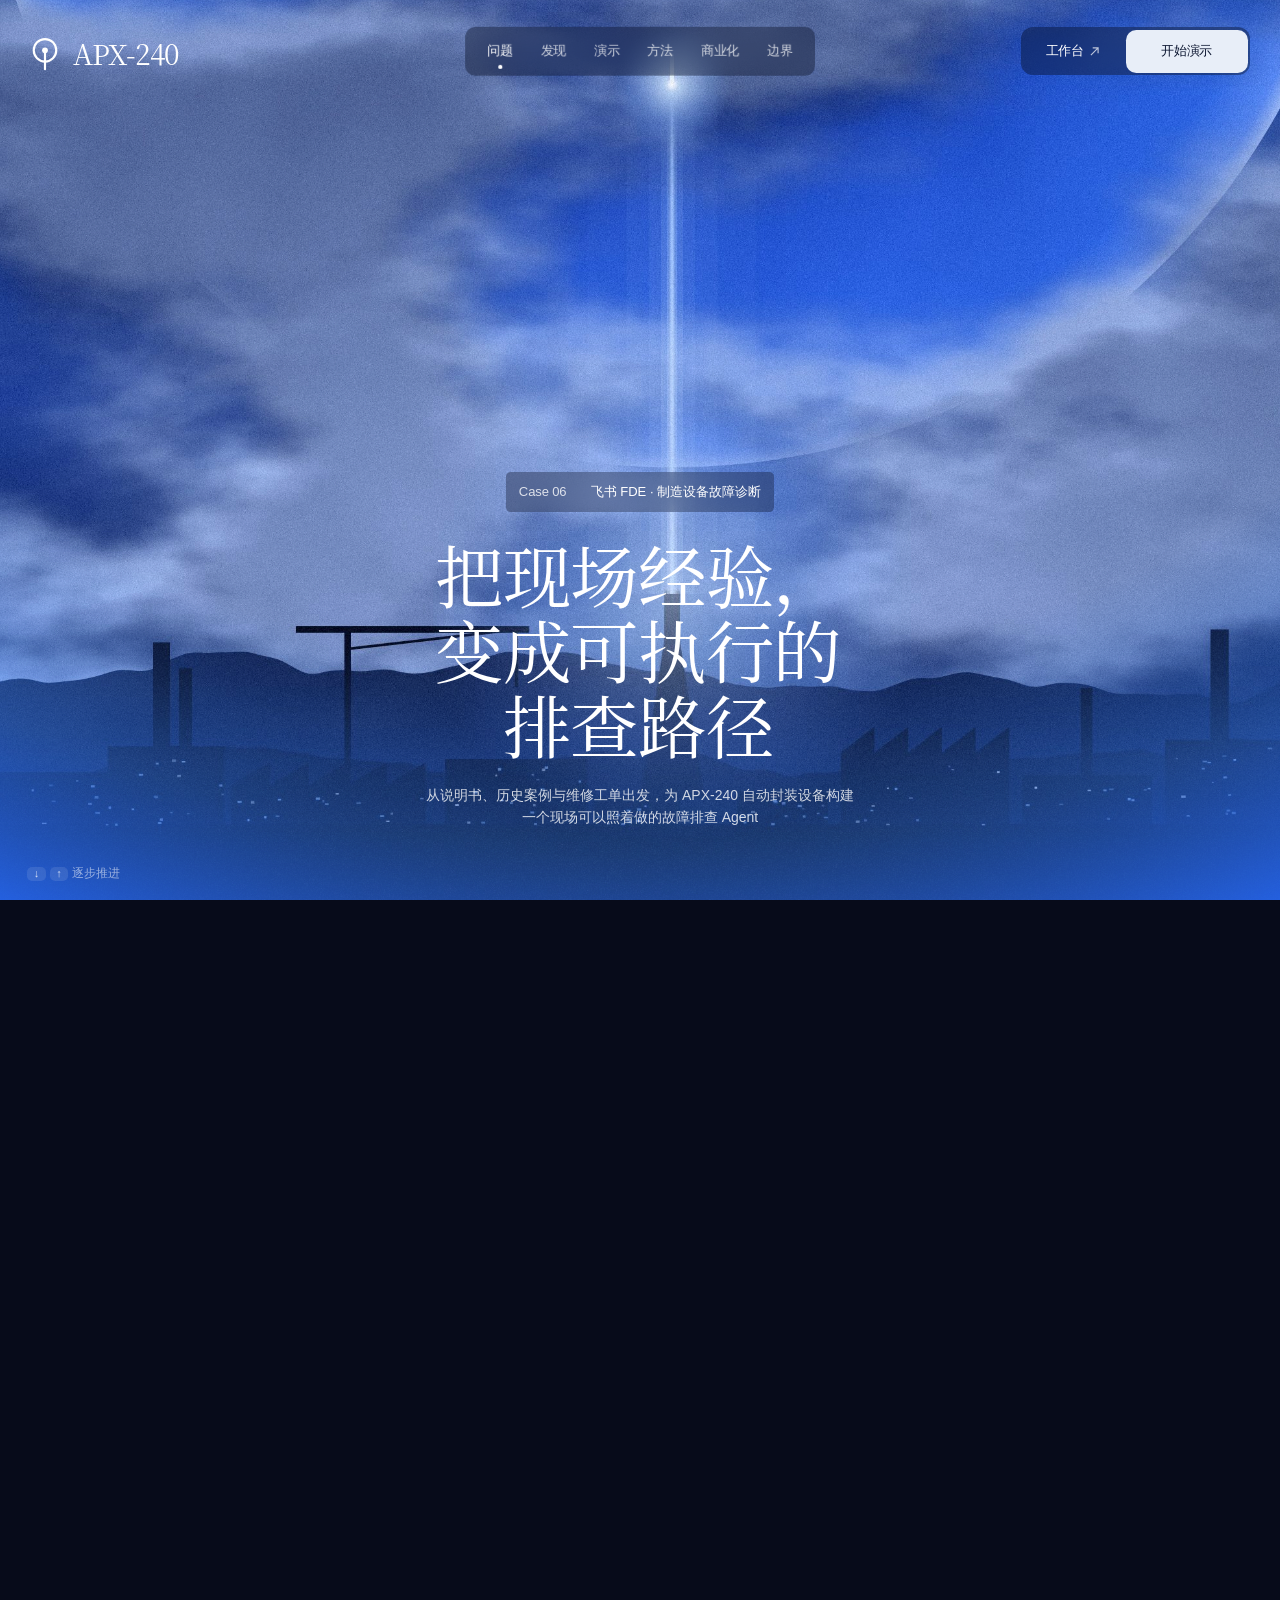
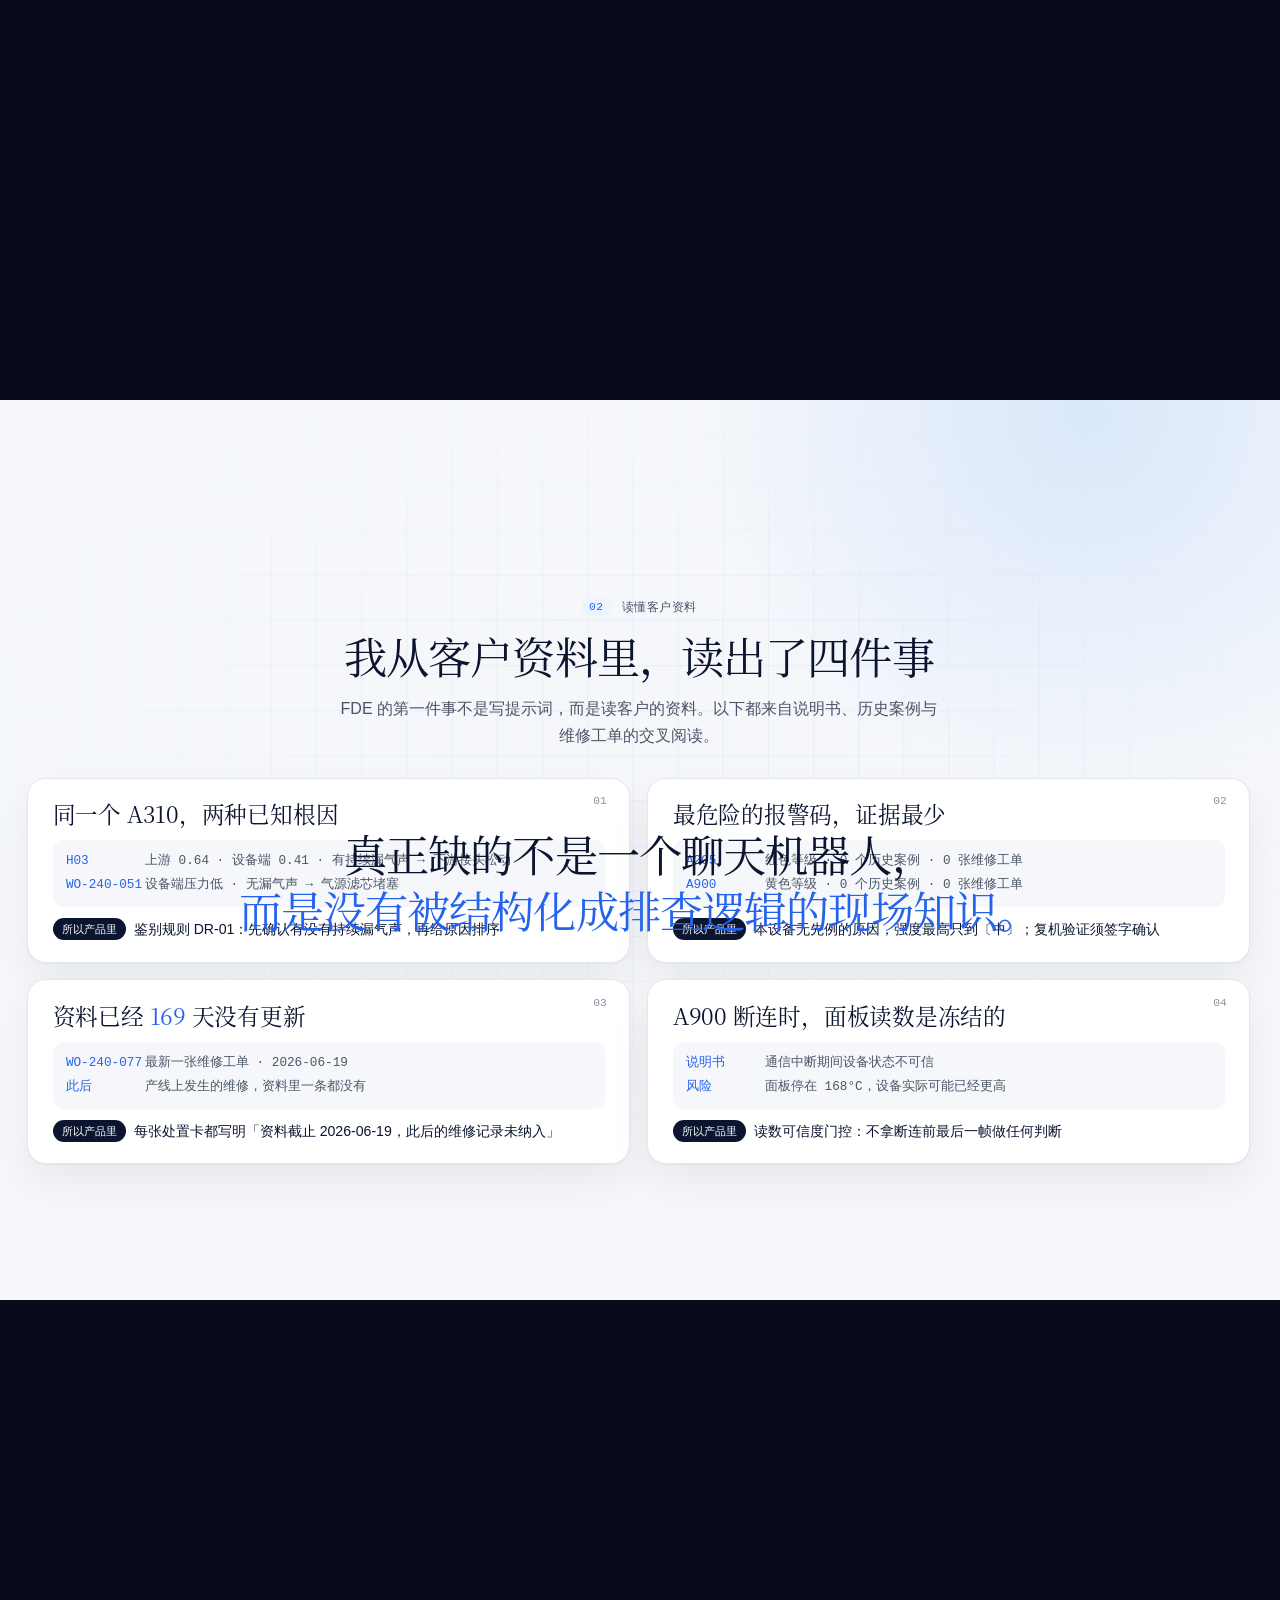
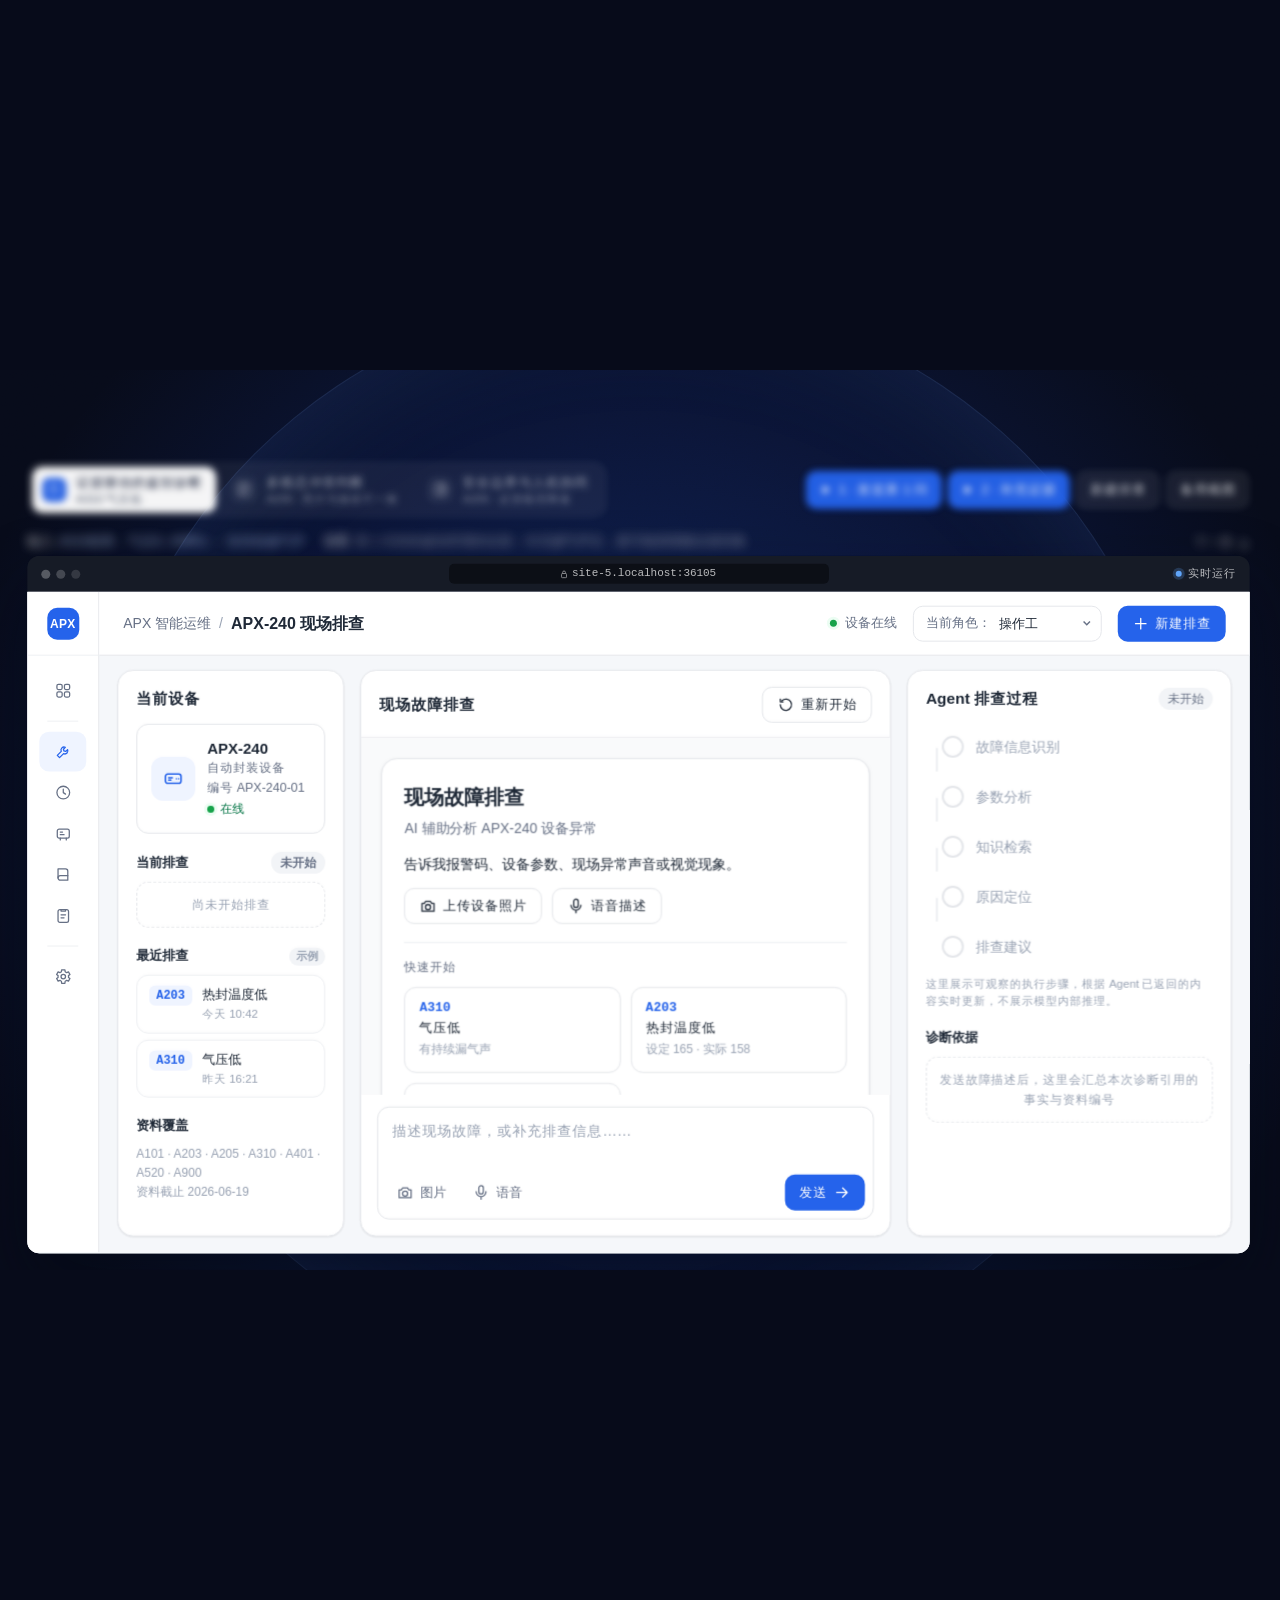
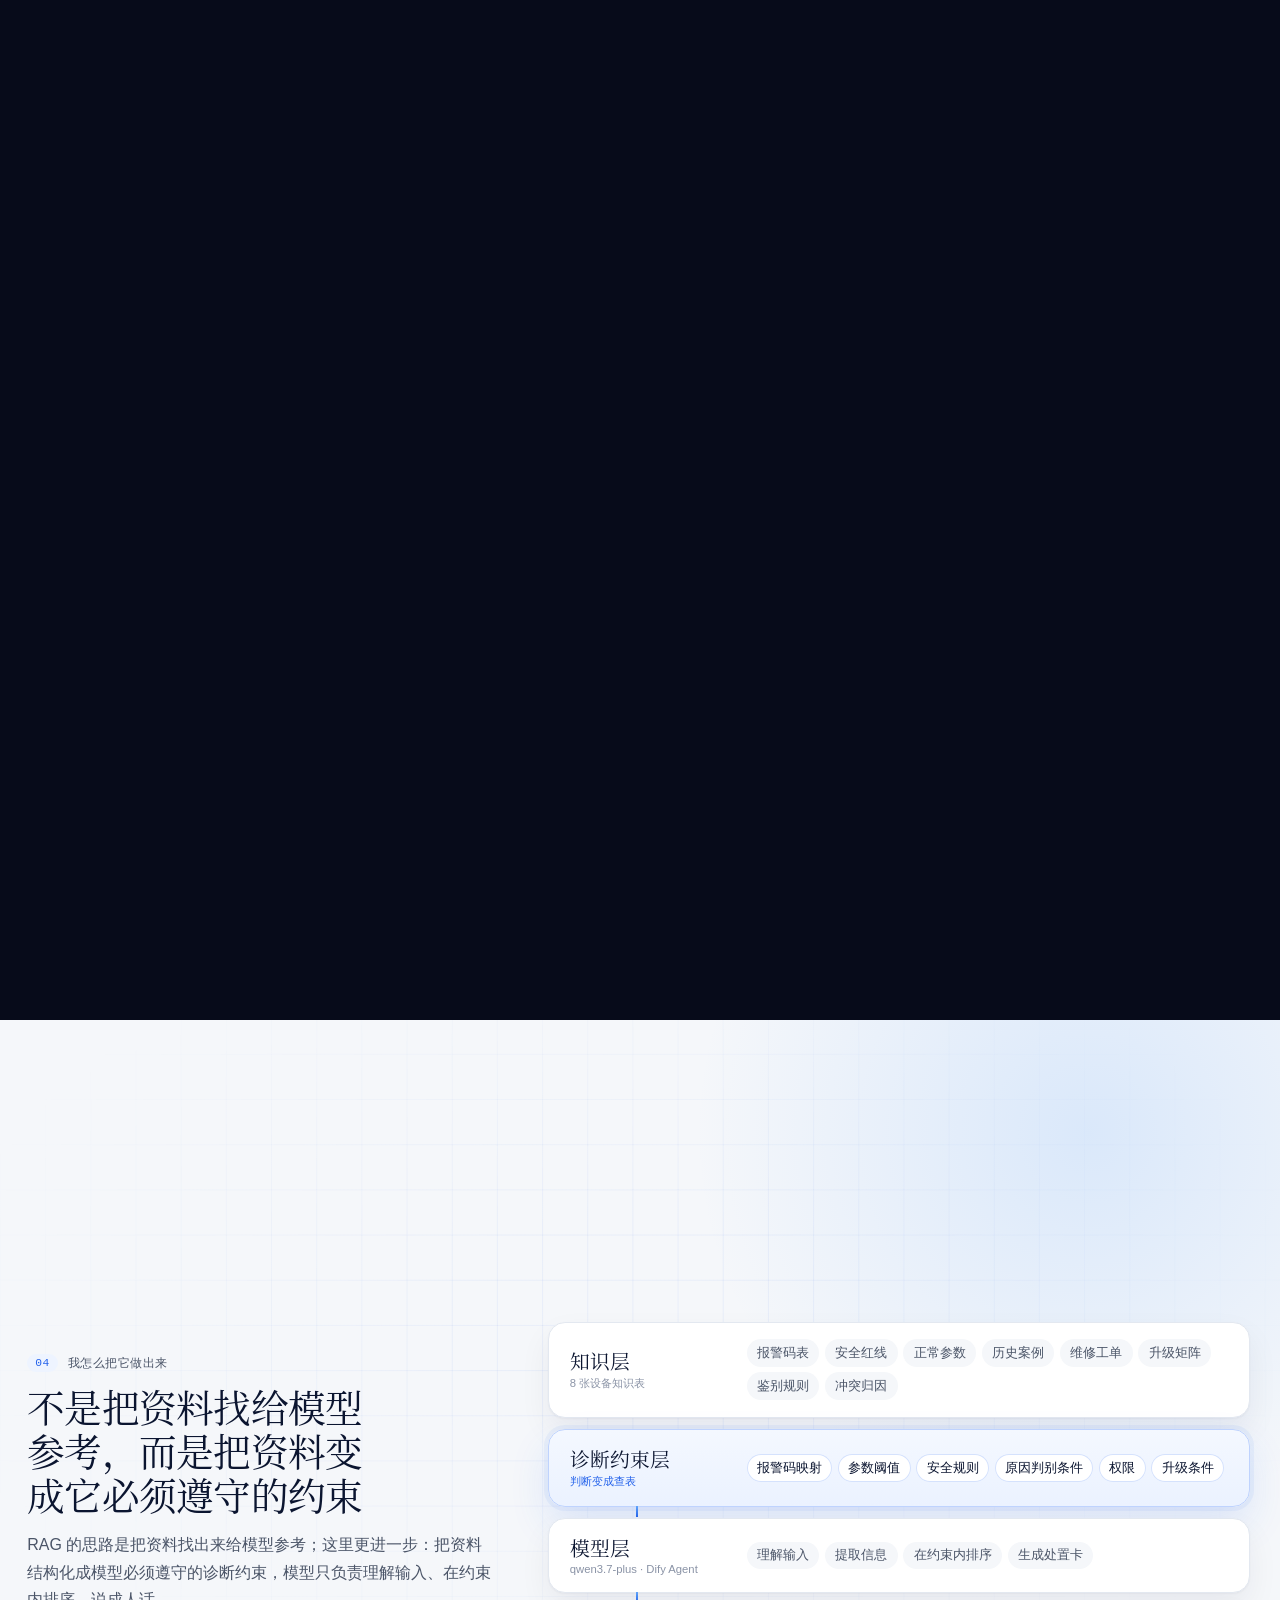
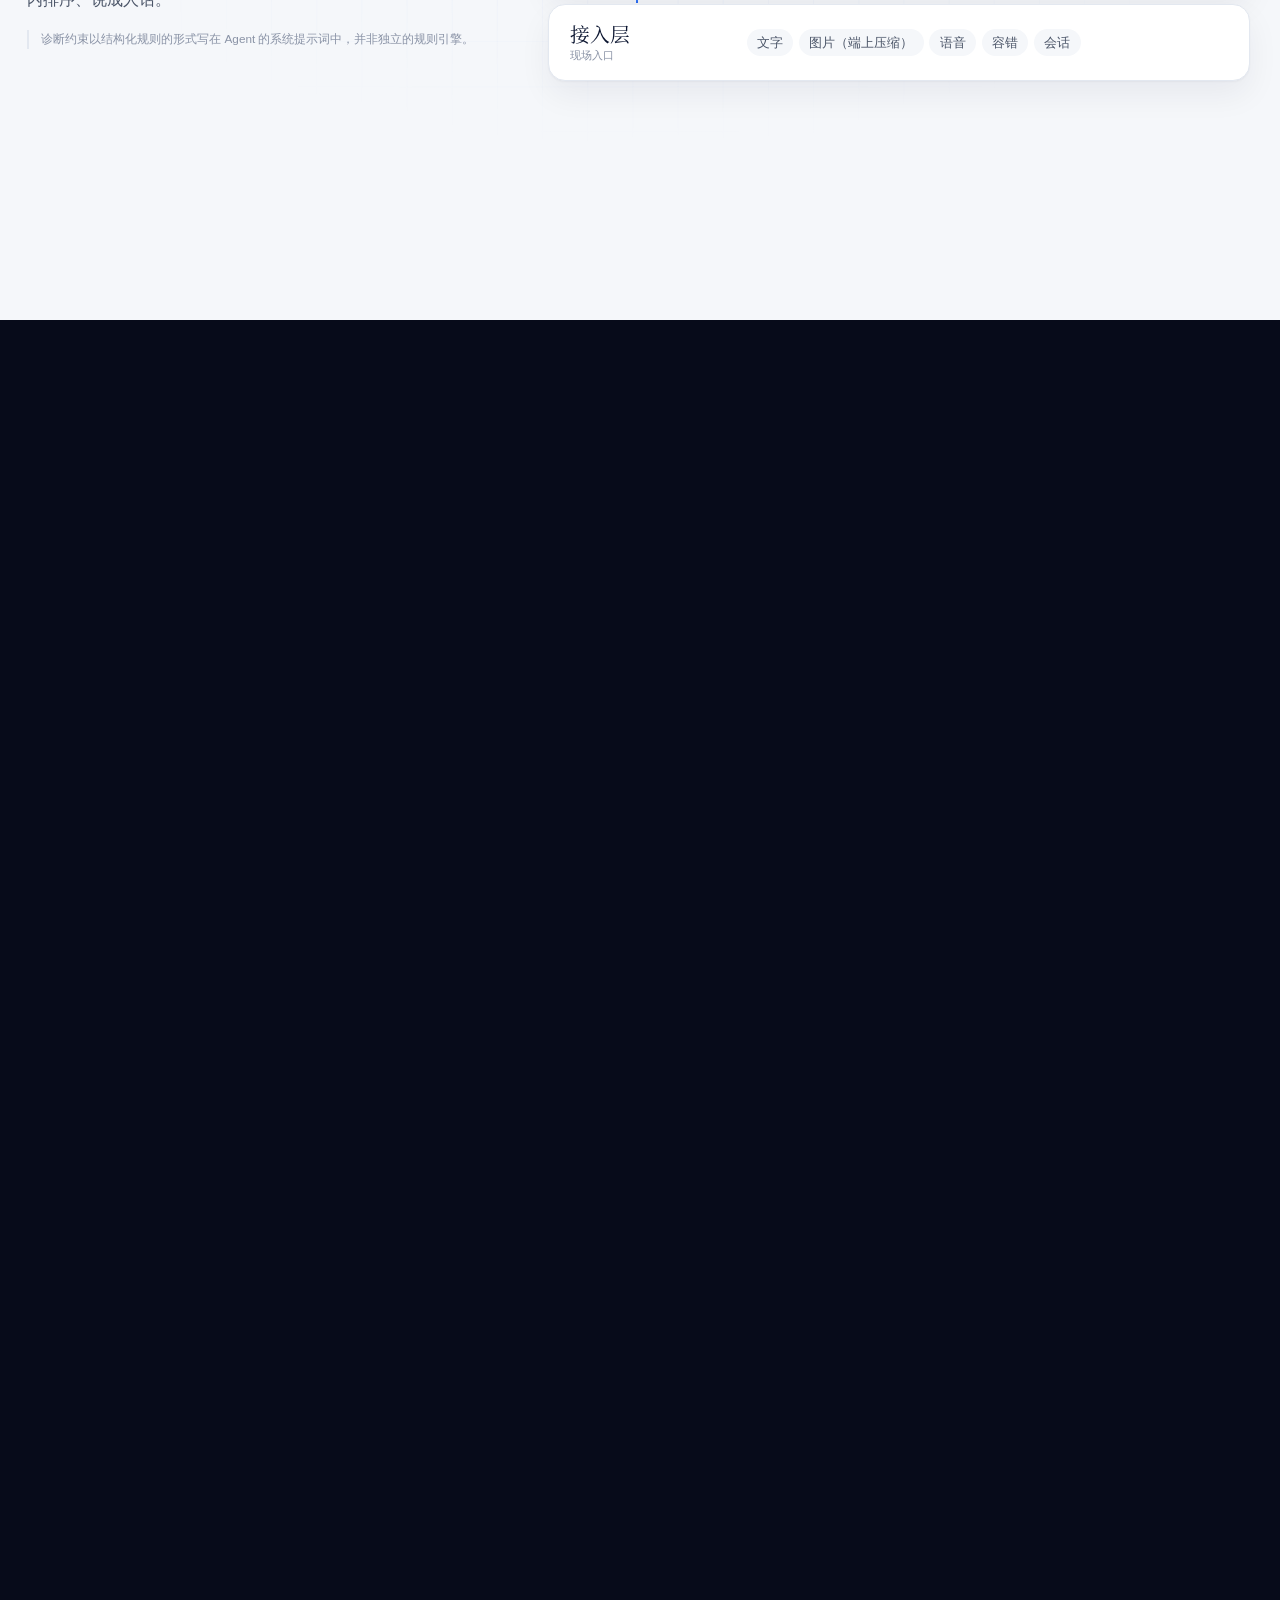
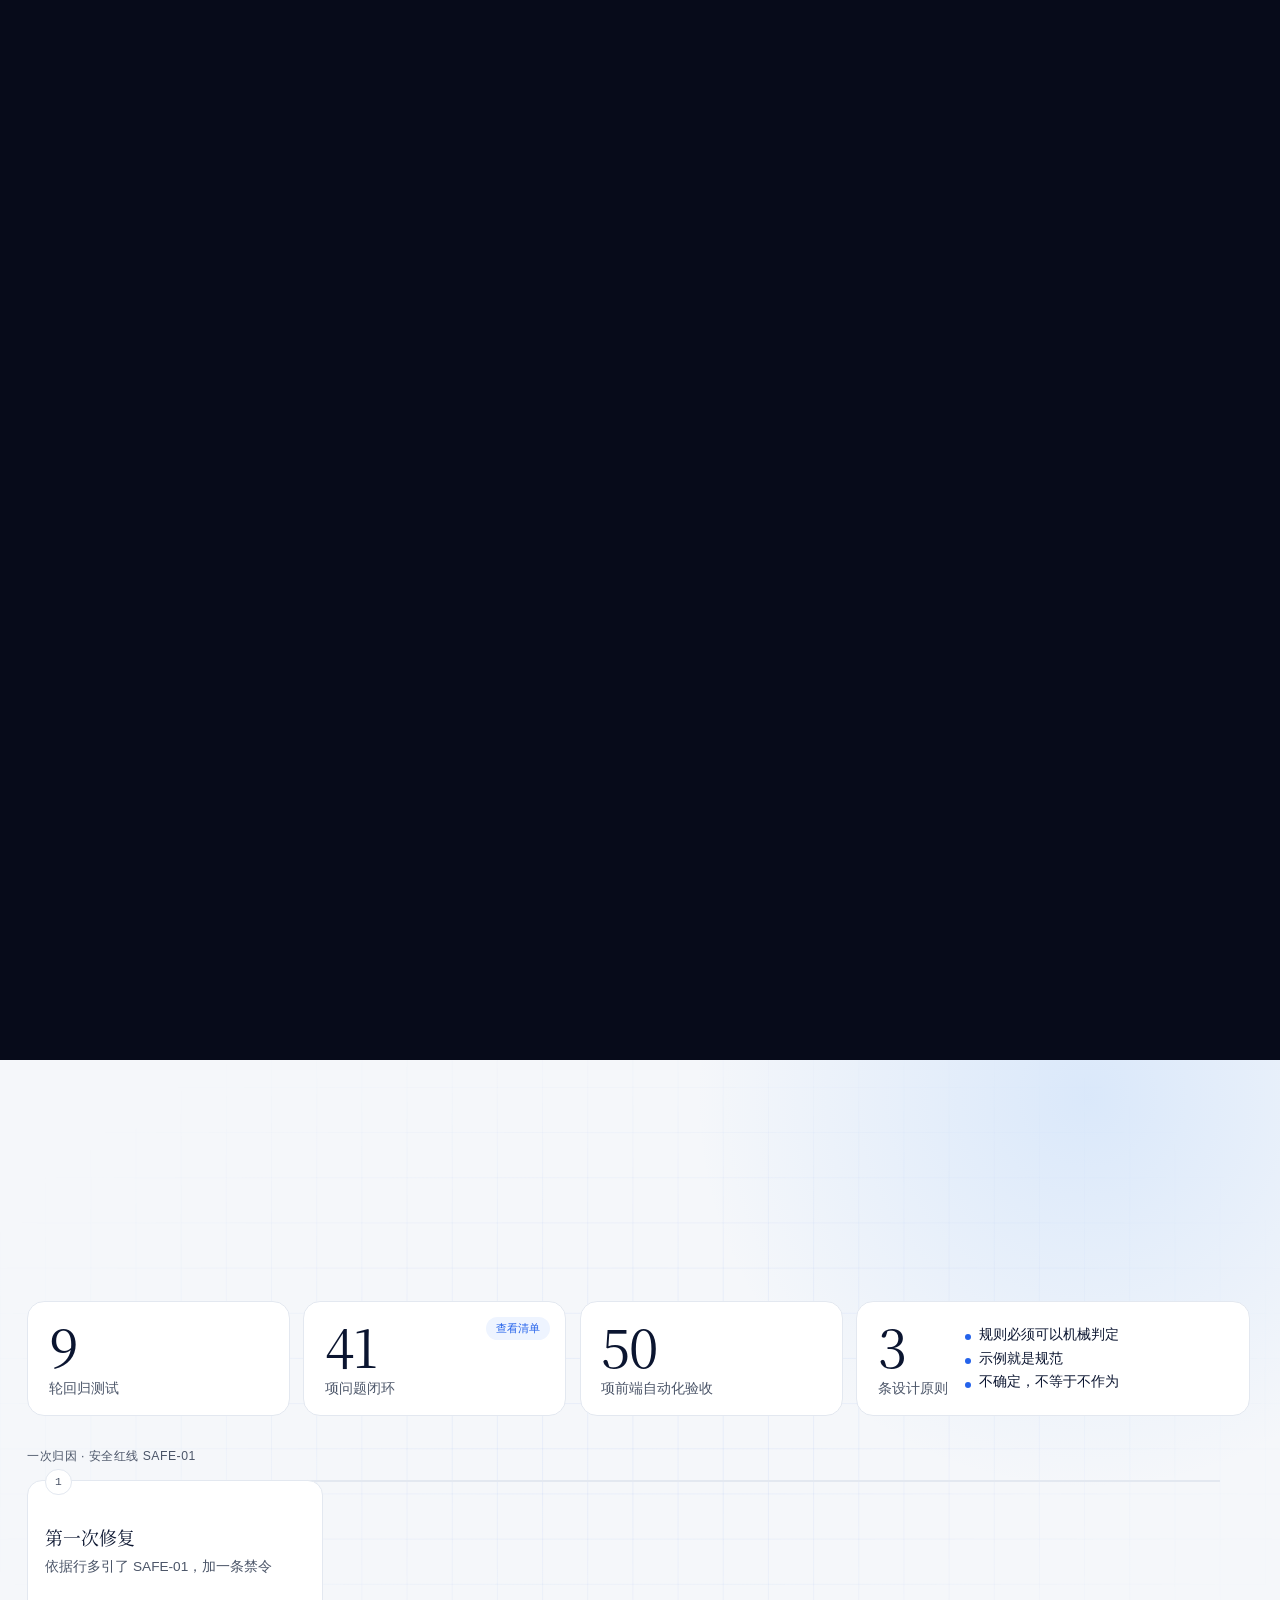
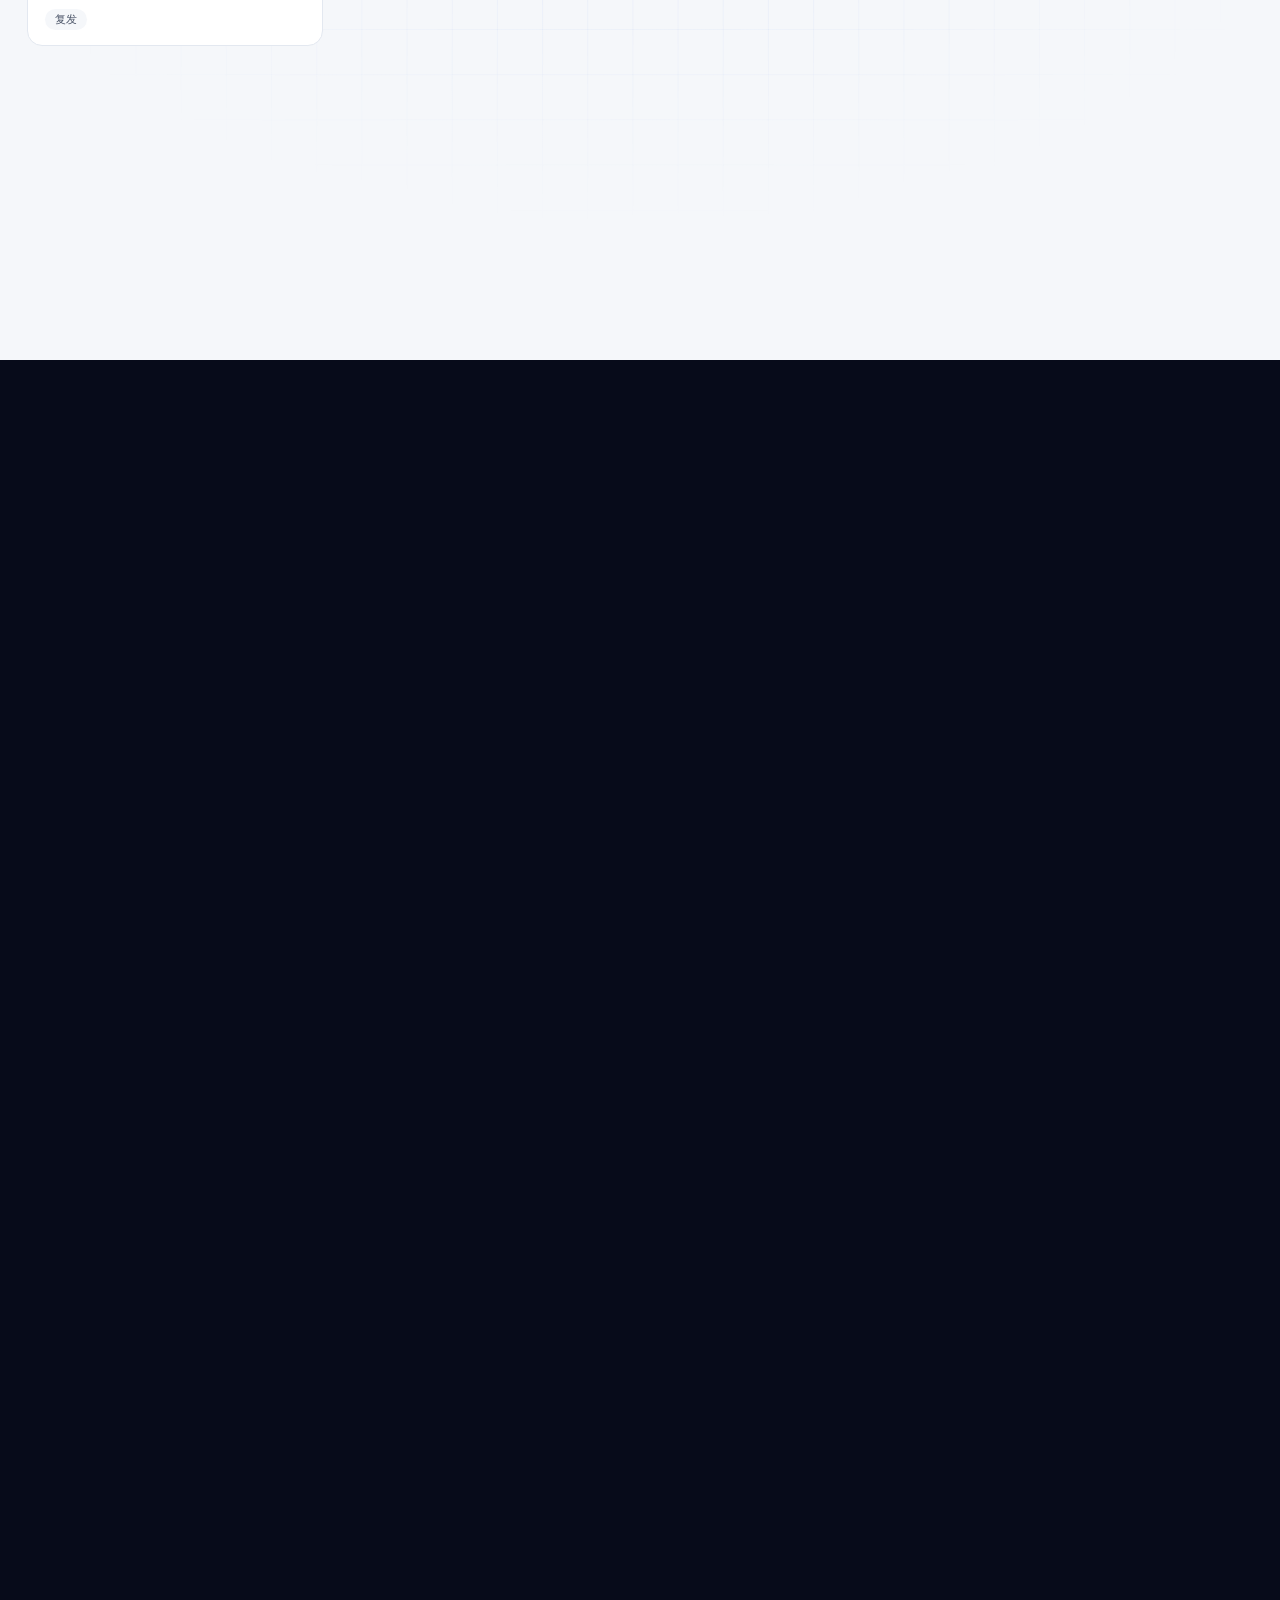
==== pre/index.html @ 39c69b51 "Add files via upload" ====
<!doctype html>
<html lang="zh-CN">
<head>
<meta charset="utf-8">
<script>document.documentElement.classList.add('js')</script>
<meta name="viewport" content="width=device-width, initial-scale=1, viewport-fit=cover">
<title>APX-240 · 把现场经验变成可执行的排查路径</title>
<meta name="description" content="APX-240 自动封装设备现场故障排查 Agent：从说明书、历史案例与维修工单出发，构建现场可执行、可维护、可复制的排查路径。">
<meta name="theme-color" content="#070B1A">
<link rel="icon" type="image/svg+xml" href="assets/favicon.svg">
<link rel="preload" as="image" href="assets/hero.jpg">
<link rel="preload" as="font" type="font/woff2" href="assets/fonts/display.woff2" crossorigin>
<!-- 在线字体异步加载：网络受限时不阻塞首屏，自动回退到本地字体 -->
<link rel="preconnect" href="https://api.fontshare.com" crossorigin>
<link rel="stylesheet" href="https://api.fontshare.com/v2/css?f[]=switzer@100,200,300,400,500,600,700,800,900&f[]=general-sans@400&display=swap" media="print" onload="this.media='all'">
<link rel="stylesheet" href="css/style.css">
</head>
<body>

<a class="skip" href="#top">跳到正文</a>

<!-- ============================ Header ============================ -->
<header class="site-header" id="site-header">
  <div class="site-header__inner">
    <a class="brand" href="#top" aria-label="APX-240 回到开头">
      <img class="brand__mark" src="assets/mark.svg" alt="" aria-hidden="true">
      <span class="brand__name">APX-240</span>
    </a>

    <nav class="nav" aria-label="Primary">
      <a class="nav__link" href="#intro" data-chapter="intro">问题</a>
      <a class="nav__link" href="#findings" data-chapter="findings">发现</a>
      <a class="nav__link" href="#demo" data-chapter="demo">演示</a>
      <a class="nav__link" href="#arch" data-chapter="method">方法</a>
      <a class="nav__link" href="#loop" data-chapter="business">商业化</a>
      <a class="nav__link" href="#close" data-chapter="close">边界</a>
    </nav>

    <div class="header-actions">
      <a class="button button--ghost" href="../" target="_blank" rel="noopener">工作台<svg class="ext" viewBox="0 0 10 10" aria-hidden="true"><path d="M3 1h6v6M9 1 1 9"/></svg></a>
      <a class="button button--solid" href="#demo">开始演示</a>
    </div>

    <button class="menu-toggle" type="button" aria-expanded="false" aria-controls="mobile-menu" aria-label="Menu">
      <span></span><span></span>
    </button>
  </div>

  <div class="mobile-menu" id="mobile-menu" hidden>
    <a class="mobile-menu__link" href="#intro">问题</a>
    <a class="mobile-menu__link" href="#findings">发现</a>
    <a class="mobile-menu__link" href="#demo">演示</a>
    <a class="mobile-menu__link" href="#arch">方法</a>
    <a class="mobile-menu__link" href="#loop">商业化</a>
    <a class="mobile-menu__link" href="#close">边界</a>
    <div class="mobile-menu__actions">
      <a class="button button--ghost" href="../" target="_blank" rel="noopener">工作台</a>
      <a class="button button--solid" href="#demo">开始演示</a>
    </div>
  </div>
</header>

<main id="top">

  <!-- ============== 01 · 问题：一张图上的一次镜头运动 ============== -->
  <section class="scene" id="intro" data-scene="intro" data-chapter="intro" data-theme="dark" data-beats="0,1">
    <div class="scene__viewport">
      <div class="scene__backdrop" aria-hidden="true">
        <div class="scene__camera"><img class="scene__photo" src="assets/hero.jpg" alt="" aria-hidden="true" decoding="async" fetchpriority="high"></div>
        <div class="scene__glow"></div>
        <div class="grain"></div>
      </div>

      <div class="hero__content">
        <div class="hero__badge">
          <div class="hero__badge-row">
            <span class="hero__badge-label">Case 06</span>
            <span class="hero__badge-logo">飞书 FDE · 制造设备故障诊断</span>
          </div>
        </div>
        <h1 class="hero__title">
          <span class="line"><span class="line__in">把现场经验，</span></span>
          <span class="line"><span class="line__in">变成可执行的</span></span>
          <span class="line"><span class="line__in">排查路径</span></span>
        </h1>
        <p class="hero__subtitle">从说明书、历史案例与维修工单出发，为 APX-240 自动封装设备构建一个现场可以照着做的故障排查 Agent</p>
      </div>

      <div class="platform__content">
        <div class="pill"><span class="pill__dot"></span>已上线 · APX-240 现场排查工作台</div>
        <h2 class="platform__title">一台设备的现场经验，<br>收进一个 Agent 工作台</h2>
        <div class="shot">
          <div class="shot__window">
            <div class="shot__toolbar" aria-hidden="true">
              <span class="tl"><i></i><i></i><i></i></span>
              <svg class="tb tb--side" viewBox="0 0 14 11"><rect x=".5" y=".5" width="13" height="10" rx="2"/><path d="M5 .5v10"/></svg>
              <span class="tb-hist"><svg viewBox="0 0 8 12"><path d="M6.5 1 1.5 6l5 5"/></svg><svg viewBox="0 0 8 12"><path d="M1.5 1 6.5 6l-5 5"/></svg></span>
              <span class="addr">
                <svg class="addr__shield" viewBox="0 0 10 12"><path d="M5 .6 9.4 2.3v3.6c0 2.7-1.9 4.6-4.4 5.5C2.5 10.5.6 8.6.6 5.9V2.3z"/></svg>
                <span class="addr__plate"><span class="addr__in"><svg viewBox="0 0 6 8"><rect x=".5" y="3.3" width="5" height="4.2" rx=".8"/><path d="M1.6 3.3V2.2a1.4 1.4 0 0 1 2.8 0v1.1"/></svg><span class="addr__url" data-url>apx240 · github.io</span></span>
                  <svg class="addr__reload" viewBox="0 0 8 9"><path d="M6.9 4.9A3 3 0 1 1 6 2.4M6.4.8 6.1 2.6l-1.8-.2"/></svg></span>
              </span>
              <span class="tb-tools"><svg viewBox="0 0 12 12"><path d="M6 1v7M3 5.5 6 8.5l3-3M1.5 10.8h9"/></svg><svg viewBox="0 0 12 12"><path d="M6 8V1M3.5 3.3 6 .8l2.5 2.5M2 5.5v5.3h8V5.5"/></svg><svg viewBox="0 0 12 12"><path d="M6 1.5v9M1.5 6h9"/></svg><svg viewBox="0 0 12 12"><rect x="1" y="3" width="8" height="8" rx="1.5"/><path d="M3.5 1h6A1.5 1.5 0 0 1 11 2.5v6"/></svg></span>
            </div>
            <img class="shot__screen" src="assets/shot.jpg" alt="APX-240 现场排查工作台界面：左侧设备上下文，中间 Agent 诊断卡，右侧排查过程" loading="lazy" decoding="async">
          </div>
        </div>
      </div>
    </div>
  </section>

  <!-- ============== 02 · 发现：读懂客户资料 ============== -->
  <section class="scene scene--sec scene--light" id="findings" data-scene="findings" data-chapter="findings" data-theme="light" data-beats="0,.2,.37,.54,.71,.9" style="--travel:430svh">
    <div class="scene__viewport sec">
      <div class="sheet" aria-hidden="true"><div class="blueprint"></div></div>
      <div class="sec__inner">
        <header class="sec-head" data-anim="lead" data-win="-0.35,0">
          <p class="eyebrow"><span>02</span>读懂客户资料</p>
          <h2 class="sec-title">我从客户资料里，读出了四件事</h2>
          <p class="sec-lead">FDE 的第一件事不是写提示词，而是读客户的资料。以下都来自说明书、历史案例与维修工单的交叉阅读。</p>
        </header>

        <div class="finds">
          <article class="find" data-anim="card" data-win=".06,.2">
            <div class="find__no">01</div>
            <h3 class="find__t">同一个 A310，两种已知根因</h3>
            <div class="find__ev"><span>H03</span>上游 0.64 · 设备端 0.41 · 有持续漏气声 → 下游接头松动<br><span>WO-240-051</span>设备端压力低 · 无漏气声 → 气源滤芯堵塞</div>
            <p class="find__so"><b>所以产品里</b>鉴别规则 DR-01：先确认有没有持续漏气声，再给原因排序</p>
          </article>
          <article class="find" data-anim="card" data-win=".23,.37">
            <div class="find__no">02</div>
            <h3 class="find__t">最危险的报警码，证据最少</h3>
            <div class="find__ev"><span>A205</span>红色等级 · 0 个历史案例 · 0 张维修工单<br><span>A900</span>黄色等级 · 0 个历史案例 · 0 张维修工单</div>
            <p class="find__so"><b>所以产品里</b>本设备无先例的原因，强度最高只到〔中〕；复机验证须签字确认</p>
          </article>
          <article class="find" data-anim="card" data-win=".40,.54">
            <div class="find__no">03</div>
            <h3 class="find__t">资料已经 <span data-days>—</span> 天没有更新</h3>
            <div class="find__ev"><span>WO-240-077</span>最新一张维修工单 · 2026-06-19<br><span>此后</span>产线上发生的维修，资料里一条都没有</div>
            <p class="find__so"><b>所以产品里</b>每张处置卡都写明「资料截止 2026-06-19，此后的维修记录未纳入」</p>
          </article>
          <article class="find" data-anim="card" data-win=".57,.71">
            <div class="find__no">04</div>
            <h3 class="find__t">A900 断连时，面板读数是冻结的</h3>
            <div class="find__ev"><span>说明书</span>通信中断期间设备状态不可信<br><span>风险</span>面板停在 168°C，设备实际可能已经更高</div>
            <p class="find__so"><b>所以产品里</b>读数可信度门控：不拿断连前最后一帧做任何判断</p>
          </article>
        </div>

        <div class="verdict" data-anim="verdict" data-win=".76,.9">
          <p class="verdict__t"><span class="line"><span class="line__in">真正缺的不是一个聊天机器人，</span></span><span class="line"><span class="line__in">而是没有被结构化成排查逻辑的现场知识。</span></span></p>
        </div>
      </div>
    </div>
  </section>

  <!-- ============== 03 · 演示：嵌入真实工作台 ============== -->
  <section class="scene scene--sec scene--dark" id="demo" data-scene="demo" data-chapter="demo" data-theme="dark" data-beats="0,1" style="--travel:150svh">
    <div class="scene__viewport sec">
      <div class="sheet sheet--dark" aria-hidden="true"><div class="orb"></div><div class="grain"></div></div>

      <div class="demo-intro" data-anim="exit" data-win=".08,.46">
        <p class="eyebrow eyebrow--dark"><span>03</span>现场演示</p>
        <h2 class="sec-title sec-title--dark">同一个 Agent，三种现场能力</h2>
        <p class="sec-lead sec-lead--dark">下面是真实运行的工作台，不是录屏。</p>
      </div>

      <div class="demo" data-anim="demo" data-win=".18,.8">
        <div class="demo-bar" data-anim="fade" data-win=".6,.84">
          <div class="demo-tabs" role="tablist" aria-label="演示场景">
            <button type="button" role="tab" class="demo-tab" data-case="0" aria-selected="true"><i>①</i><span><b>证据驱动的鉴别诊断</b><small>A310 气压低</small></span></button>
            <button type="button" role="tab" class="demo-tab" data-case="1" aria-selected="false"><i>②</i><span><b>多模态冲突判断</b><small>A205 · 照片与描述不一致</small></span></button>
            <button type="button" role="tab" class="demo-tab" data-case="2" aria-selected="false"><i>③</i><span><b>安全边界与人机协同</b><small>A205 · 赶货能否降速</small></span></button>
          </div>
          <div class="demo-acts" id="demo-acts"></div>
        </div>
        <p class="demo-cap" id="demo-cap" data-anim="fade" data-win=".66,.88"></p>

        <div class="shot shot--live">
          <div class="shot__window">
            <div class="shot__toolbar" aria-hidden="true">
              <span class="tl"><i></i><i></i><i></i></span>
              <span class="addr addr--live"><span class="addr__plate"><span class="addr__in"><svg viewBox="0 0 6 8"><rect x=".5" y="3.3" width="5" height="4.2" rx=".8"/><path d="M1.6 3.3V2.2a1.4 1.4 0 0 1 2.8 0v1.1"/></svg><span class="addr__url" data-url>apx240 · github.io</span></span></span></span>
              <span class="live-dot"><i></i>实时运行</span>
            </div>
            <div class="live">
              <iframe id="app-frame" title="APX-240 现场排查工作台（实时）" data-src="../" allow="microphone; camera; clipboard-write" loading="eager"></iframe>
              <div class="backup" id="backup" hidden>
                <div class="backup__bar"><span id="backup-t">备用截图</span><button type="button" class="backup__x" id="backup-close">关闭备用截图</button></div>
                <div class="backup__body" id="backup-body"></div>
              </div>
            </div>
          </div>
        </div>
        <button type="button" class="next-ch" data-goto="#arch">下一章 · 我怎么把它做出来<svg viewBox="0 0 12 12" aria-hidden="true"><path d="M6 1v10M2 7l4 4 4-4"/></svg></button>
      </div>
    </div>
  </section>

  <!-- ============== 04A · 方法：四层架构 ============== -->
  <section class="scene scene--sec scene--light" id="arch" data-scene="arch" data-chapter="method" data-theme="light" data-beats="0,.42,.8" style="--travel:260svh">
    <div class="scene__viewport sec">
      <div class="sheet" aria-hidden="true"><div class="blueprint"></div></div>
      <div class="sec__inner arch-grid">
        <header class="sec-head sec-head--side" data-anim="lead" data-win="-0.35,0">
          <p class="eyebrow"><span>04</span>我怎么把它做出来</p>
          <h2 class="sec-title">不是把资料找给模型参考，而是把资料变成它必须遵守的约束</h2>
          <p class="sec-lead" data-anim="fade" data-win=".5,.72">RAG 的思路是把资料找出来给模型参考；这里更进一步：把资料结构化成模型必须遵守的诊断约束，模型只负责理解输入、在约束内排序、说成人话。</p>
          <p class="footnote" data-anim="fade" data-win=".58,.78">诊断约束以结构化规则的形式写在 Agent 的系统提示词中，并非独立的规则引擎。</p>
        </header>

        <div class="stack" data-anim="stack" data-win=".04,.4">
          <div class="layer" style="--i:0">
            <div class="layer__k"><b>知识层</b><small>8 张设备知识表</small></div>
            <div class="layer__v"><span>报警码表</span><span>安全红线</span><span>正常参数</span><span>历史案例</span><span>维修工单</span><span>升级矩阵</span><span>鉴别规则</span><span>冲突归因</span></div>
          </div>
          <div class="layer layer--core" style="--i:1">
            <div class="layer__k"><b>诊断约束层</b><small>判断变成查表</small></div>
            <div class="layer__v"><span>报警码映射</span><span>参数阈值</span><span>安全规则</span><span>原因判别条件</span><span>权限</span><span>升级条件</span></div>
          </div>
          <div class="layer" style="--i:2">
            <div class="layer__k"><b>模型层</b><small>qwen3.7-plus · Dify Agent</small></div>
            <div class="layer__v"><span>理解输入</span><span>提取信息</span><span>在约束内排序</span><span>生成处置卡</span></div>
          </div>
          <div class="layer" style="--i:3">
            <div class="layer__k"><b>接入层</b><small>现场入口</small></div>
            <div class="layer__v"><span>文字</span><span>图片（端上压缩）</span><span>语音</span><span>容错</span><span>会话</span></div>
          </div>
        </div>
      </div>
    </div>
  </section>

  <!-- ============== 04B · 方法：迭代与归因 ============== -->
  <section class="scene scene--sec scene--light" id="iter" data-scene="iter" data-chapter="method" data-theme="light" data-beats="0,.32,.5,.68,.82,.96" style="--travel:340svh">
    <div class="scene__viewport sec">
      <div class="sheet sheet--flat" aria-hidden="true"><div class="blueprint"></div></div>
      <div class="sec__inner">
        <div class="stats" data-anim="card" data-win="-0.25,0">
          <div class="stat"><b data-count="9">9</b><span>轮回归测试</span></div>
          <div class="stat"><b data-count-issues>—</b><span>项问题闭环</span><button type="button" class="stat__more" id="issues-open">查看清单</button></div>
          <div class="stat"><b data-count="50">50</b><span>项前端自动化验收</span></div>
          <div class="stat stat--wide"><b data-count="3">3</b><span>条设计原则</span><ul><li>规则必须可以机械判定</li><li>示例就是规范</li><li>不确定，不等于不作为</li></ul></div>
        </div>

        <div class="story">
          <p class="story__k" data-anim="fade" data-win=".1,.24">一次归因 · 安全红线 SAFE-01</p>
          <ol class="tl-steps">
            <li class="tls" data-anim="step" data-win=".2,.32"><i>1</i><b>第一次修复</b><span>依据行多引了 SAFE-01，加一条禁令</span><em>复发</em></li>
            <li class="tls" data-anim="step" data-win=".38,.5"><i>2</i><b>第二次修复</b><span>再强调"不要凑条款"</span><em>复发</em></li>
            <li class="tls tls--turn" data-anim="step" data-win=".56,.68"><i>3</i><b>回到数据定义</b><span>「异常高温」与「A205 热封温度高」语义重叠，模型其实在严格执行"取更严"</span><em>找到根因</em></li>
            <li class="tls tls--ok" data-anim="step" data-win=".72,.82"><i>4</i><b>给两者划界</b><span>人能感知的异常 ≠ 仪表读数超限</span><em>一次修好</em></li>
          </ol>
          <div class="tl-line" data-anim="line" data-win=".2,.82"><span></span></div>
        </div>

        <blockquote class="quote" data-anim="verdict" data-win=".84,.96">
          <p><span class="line"><span class="line__in">同一个问题改两次还复发，</span></span><span class="line"><span class="line__in">说明我修的可能不是根因。</span></span></p>
        </blockquote>
      </div>
    </div>
  </section>

  <!-- ============== 05A · 商业化：业务闭环 ============== -->
  <section class="scene scene--sec scene--dark" id="loop" data-scene="loop" data-chapter="business" data-theme="dark" data-beats="0,.5,.96" style="--travel:300svh">
    <div class="scene__viewport sec">
      <div class="sheet sheet--dark" aria-hidden="true"><div class="orb orb--left"></div><div class="grain"></div></div>
      <div class="sec__inner loop-grid">
        <header class="sec-head sec-head--side" data-anim="lead" data-win="-0.35,0">
          <p class="eyebrow eyebrow--dark"><span>05</span>它怎么变成客户愿意持续用的产品</p>
          <h2 class="sec-title sec-title--dark">现场的问题不是一次性回答，而是一个需要持续维护的业务流程</h2>
          <p class="sec-lead sec-lead--dark">所以它需要长在一个协同平台里，而不是停在一个 AI 页面上：知识在多维表格，升级走消息，复机走审批，工单回填再更新知识。</p>
          <div class="legend" data-anim="fade" data-win=".8,.95"><span><i class="st st--on"></i>已实现</span><span><i class="st st--plan"></i>产品化设计</span></div>
        </header>

        <div class="ring" data-anim="ring" data-win=".05,.85">
          <svg class="ring__svg" viewBox="0 0 600 600" aria-hidden="true">
            <circle class="ring__track" cx="300" cy="300" r="222"/>
            <circle class="ring__draw" cx="300" cy="300" r="222" pathLength="1"/>
          </svg>
          <div class="ring__hub" data-anim="fade" data-win=".6,.85"><b>一次故障</b><span>从报修到知识更新</span></div>
          <div class="node" style="--a:-90deg" data-node="0"><div class="node__c"><b>报修</b><p><i class="st st--on"></i>文字 · 照片 · 语音多入口</p></div></div>
          <div class="node" style="--a:-38.57deg" data-node="1"><div class="node__c"><b>诊断</b><p><i class="st st--on"></i>约束下的故障诊断</p></div></div>
          <div class="node" style="--a:12.86deg" data-node="2"><div class="node__c"><b>处置</b><p><i class="st st--on"></i>九字段处置卡</p></div></div>
          <div class="node" style="--a:64.29deg" data-node="3"><div class="node__c"><b>升级</b><p><i class="st st--on"></i>处置卡给出 U0/U1/U2 与通知对象</p><p><i class="st st--plan"></i>飞书消息卡片推送</p></div></div>
          <div class="node" style="--a:115.71deg" data-node="4"><div class="node__c"><b>复机</b><p><i class="st st--on"></i>复机验证标准</p><p><i class="st st--plan"></i>飞书审批签字</p></div></div>
          <div class="node" style="--a:167.14deg" data-node="5"><div class="node__c"><b>工单</b><p><i class="st st--plan"></i>多维表格自动回填</p></div></div>
          <div class="node" style="--a:218.57deg" data-node="6"><div class="node__c"><b>知识更新</b><p><i class="st st--on"></i>多维表格结构化维护</p><p><i class="st st--plan"></i>维修结果回流更新</p></div></div>
        </div>
        <p class="ring__note" data-anim="fade" data-win=".82,.95">知识目前在多维表格中维护，Agent 运行时读取的是内置副本，同步靠人工。</p>
      </div>
    </div>
  </section>

  <!-- ============== 05B · 商业化：价值与复制 ============== -->
  <section class="scene scene--sec scene--light" id="value" data-scene="value" data-chapter="business" data-theme="light" data-beats="0,.4,.95" style="--travel:260svh">
    <div class="scene__viewport sec">
      <div class="sheet" aria-hidden="true"><div class="blueprint"></div></div>
      <div class="sec__inner value-grid">
        <div class="val" data-anim="card" data-win="-0.3,0">
          <p class="eyebrow"><span>05</span>价值测算框架</p>
          <h3 class="val__t">没有客户数据时，我不虚构 ROI，<br>只给测算框架</h3>
          <div class="formula">
            <span class="slot"><b>单次非计划停机成本</b><small>客户提供</small></span><i>×</i>
            <span class="slot"><b>平均停机时长缩短</b><small>试点测得</small></span><i>×</i>
            <span class="slot"><b>年故障次数</b><small>客户提供</small></span>
          </div>
          <div class="metrics" data-anim="fade" data-win=".15,.38">
            <p>试点期跟踪四个指标</p>
            <div><span>平均修复时长</span><span>首次修复率</span><span>误升级率</span><span>专家到场次数</span></div>
          </div>
        </div>

        <div class="path">
          <p class="eyebrow" data-anim="fade" data-win=".38,.5"><span>→</span>复制路径</p>
          <ol class="stairs">
            <li class="stair" style="--s:0" data-anim="stair" data-win=".42,.58"><i>01</i><b>一台设备 POC</b><span>验证诊断准确与现场采纳</span></li>
            <li class="stair" style="--s:1" data-anim="stair" data-win=".52,.68"><i>02</i><b>一条产线</b><span>接入升级推送与工单回填</span></li>
            <li class="stair" style="--s:2" data-anim="stair" data-win=".62,.78"><i>03</i><b>同型号设备复制</b><span>换表不换约束逻辑</span></li>
            <li class="stair" style="--s:3" data-anim="stair" data-win=".72,.88"><i>04</i><b>生态伙伴配置新设备</b><span>按模板填写 8 张表</span></li>
          </ol>
          <p class="path__note" data-anim="fade" data-win=".82,.95"><b>8 张表 = 一套可交付的配置模板</b>，伙伴不需要改约束逻辑，只需要填新设备的资料。</p>
        </div>
      </div>
    </div>
  </section>

  <!-- ============== 06 · 边界与收尾 ============== -->
  <section class="scene scene--sec scene--dark" id="close" data-scene="close" data-chapter="close" data-theme="dark" data-beats="0,.62,.94" style="--travel:320svh">
    <div class="scene__viewport sec">
      <div class="sheet sheet--dark" aria-hidden="true"><div class="orb orb--low"></div><div class="grain"></div></div>
      <div class="sec__inner close">
        <div class="limits" data-anim="limits" data-win="-0.3,0|.26,.4">
          <p class="eyebrow eyebrow--dark"><span>06</span>边界：它现在哪里还不行</p>
          <div class="lims">
            <article class="lim"><b>响应约 15 秒</b><p><span>原因</span>提示词约 2.4 万字符，每次全量传入</p><p><span>下一步</span>提示词缓存，或拆成路由加子规则</p></article>
            <article class="lim"><b>知识同步靠人工</b><p><span>原因</span>同一份知识存在三处：原始表格、多维表格、提示词</p><p><span>下一步</span>让多维表格成为唯一来源</p></article>
          </div>
        </div>

        <div class="asks" data-anim="asks" data-win=".4,.6|.7,.78">
          <p class="asks__k">如果明天去见这家工厂，我会先问三个问题</p>
          <p class="ask"><span class="line"><span class="line__in">这台设备一次非计划停机，成本是多少？</span></span></p>
          <p class="ask"><span class="line"><span class="line__in">从报修到工程师到场，现在平均要多久？</span></span></p>
          <p class="ask"><span class="line"><span class="line__in">手册最后一次更新是什么时候，谁负责？</span></span></p>
          <p class="asks__so">前两个决定这个方案值不值得买，第三个决定它三个月后还活不活着。</p>
        </div>

        <div class="finale" data-anim="finale" data-win=".76,.92">
          <p class="finale__t"><span class="line"><span class="line__in">我做的不是一个能回答设备问题的 AI，</span></span><span class="line"><span class="line__in">而是把一套现场排查经验，变成可以执行、</span></span><span class="line"><span class="line__in">可以维护、也可以复制的 Agent。</span></span></p>
          <div class="finale__acts">
            <a class="button button--solid" href="../" target="_blank" rel="noopener">打开工作台</a>
            <a class="button button--ghost" href="#top">回到开头</a>
          </div>
        </div>
      </div>
      <p class="colophon">APX-240 现场排查助手 · 飞书 FDE 实习生作业 06 · 基于虚构考试资料《APX-240 自动封装设备说明书》编制</p>
    </div>
  </section>

</main>

<!-- 问题清单 -->
<div class="drawer" id="issues" hidden>
  <div class="drawer__panel" role="dialog" aria-modal="true" aria-labelledby="issues-t">
    <div class="drawer__head"><h3 id="issues-t">问题清单</h3><p id="issues-sum"></p><button type="button" class="drawer__x" id="issues-close" aria-label="关闭">×</button></div>
    <div class="drawer__body" id="issues-body"></div>
  </div>
</div>

<div class="hint-keys" aria-hidden="true"><kbd>↓</kbd><kbd>↑</kbd> 逐步推进</div>
<div class="toast" id="toast" role="status" hidden></div>

<script src="js/script.js" defer></script>
</body>
</html>
---- pre/css/style.css ----
/* =============================================================================
   APX-240 · 演示站
   第 01 章沿用原模板：单张图片上的一次镜头运动（hero → product）
   其余章节沿用同一套动效语言：固定舞台 + 滚动驱动 + 视差 + 上升模糊退场
   ============================================================================= */

@font-face {
  font-family: "APX Display";
  src: url("../assets/fonts/display.woff2") format("woff2");
  font-weight: 400; font-style: normal; font-display: swap;
}

/* ---------- 3. Design tokens：流体单位 ---------- */
:root {
  --u-ui:   clamp(0.93px, calc(100vw / 1644), 1.15px);
  --u-hero: clamp(0.74px, calc(100vw / 1644), 1.3px);
  --u-shot: clamp(0.62px, min(calc(100vw / 1644), calc(100svh / 1033)), 1.45px);
  --u:      clamp(0.66px, min(calc(100vw / 1360), calc(100svh / 860)), 1.5px);

  --gutter-start: clamp(24px, 2.129vw, 56px);
  --gutter-end:   clamp(26px, 2.311vw, 60px);
  --scene-travel: 300svh;

  --font-display: "APX Display", "STIX Two Text", "Noto Serif SC", "Songti SC", "STSong", serif;
  --font-ui:      "Switzer", "Inter", "PingFang SC", "Microsoft YaHei", "Helvetica Neue", Arial, sans-serif;
  --font-label:   "General Sans", "Switzer", "Inter", "PingFang SC", "Microsoft YaHei", Arial, sans-serif;
  --font-ui-mono: "Inter", "SF Mono", Menlo, Consolas, "PingFang SC", monospace;
  --font-mono:    "SF Mono", Menlo, Consolas, "Roboto Mono", "PingFang SC", monospace;

  --color-void:            #070B1A;
  --color-navy:            #0B1530;
  --color-white:           #FFFFFF;
  --color-ink:             #0B1530;
  --color-button-solid:    #E8EEF8;
  --color-nav-surface:     rgba(7, 12, 30, 0.38);
  --color-actions-surface: rgba(4, 8, 22, 0.38);
  --color-badge-surface:   rgba(4, 8, 22, 0.32);
  --color-text-muted:      rgba(255, 255, 255, 0.8);

  --blue:     #2563EB;
  --blue-2:   #60A5FA;
  --blue-50:  #EEF4FF;
  --blue-100: #DCE7FE;
  --paper:    #F5F7FA;
  --line:     #E3E8F0;
  --text:     #0B1530;
  --text-2:   #4B5568;
  --text-3:   #8A93A6;

  --glow: radial-gradient(
    109.987% 112.486% at 50% 0%,
    rgba(96, 165, 250, 0)   66.43%,
    rgba(59, 130, 246, 0.42) 84.06%,
    rgba(37, 99, 235, 0.95) 100%
  );
}

/* ---------- Base ---------- */
*, *::before, *::after { box-sizing: border-box; }
[hidden] { display: none !important; }
html { background: var(--color-void); -webkit-text-size-adjust: 100%; }
body {
  margin: 0; background: var(--color-void); color: var(--color-white);
  font-family: var(--font-ui); font-weight: 450; -webkit-font-smoothing: antialiased; text-rendering: optimizeLegibility;
  overflow-x: clip;
}
img { display: block; max-width: 100%; }
a { color: inherit; text-decoration: none; }
button { font: inherit; color: inherit; background: none; border: 0; padding: 0; cursor: pointer; }
:focus-visible { outline: 2px solid rgba(255,255,255,.85); outline-offset: 3px; border-radius: 4px; }
.scene--light :focus-visible, .drawer :focus-visible { outline-color: var(--blue); }
.skip { position: fixed; left: 12px; top: -60px; z-index: 50; background: #fff; color: var(--text); padding: 8px 12px; border-radius: 8px; }
.skip:focus { top: 12px; }

/* =============================================================================
   5. Header
   ============================================================================= */
.site-header { position: fixed; z-index: 10; top: calc(29 * var(--u-ui)); left: 0; right: 0; pointer-events: none; }
.js:not(.is-open) .site-header { opacity: 0; }
.site-header__inner {
  position: relative; display: flex; align-items: center; justify-content: space-between;
  padding: 0 var(--gutter-end) 0 var(--gutter-start); pointer-events: none;
}
.site-header__inner > * { pointer-events: auto; }
.brand { display: flex; align-items: center; gap: calc(11.57 * var(--u-ui)); margin-top: calc(4 * var(--u-ui)); }
.brand__mark { height: calc(38 * var(--u-ui)); width: auto; transition: filter .3s ease; }
.brand__name {
  font-family: var(--font-display); font-weight: 400; font-size: calc(30 * var(--u-ui));
  line-height: .95; letter-spacing: -0.04em; transition: color .3s ease;
}
.nav {
  position: absolute; left: 50%; top: 50%; transform: translate(-50%, -50%);
  height: calc(52 * var(--u-ui)); min-width: calc(343 * var(--u-ui)); padding: 0 calc(24 * var(--u-ui));
  display: flex; align-items: center; justify-content: center; gap: calc(30 * var(--u-ui));
  border-radius: calc(11 * var(--u-ui)); background: var(--color-nav-surface);
  -webkit-backdrop-filter: blur(calc(14.6 * var(--u-ui))); backdrop-filter: blur(calc(14.6 * var(--u-ui)));
  transition: background .3s ease, box-shadow .3s ease;
}
.nav__link {
  position: relative; font-weight: 450; font-size: calc(14 * var(--u-ui)); letter-spacing: -0.02em;
  color: var(--color-text-muted); transition: color .18s ease; white-space: nowrap;
}
.nav__link:hover, .nav__link.is-active { color: var(--color-white); }
.nav__link.is-active::after {
  content: ""; position: absolute; left: 50%; bottom: calc(-9 * var(--u-ui)); width: calc(4 * var(--u-ui)); height: calc(4 * var(--u-ui));
  border-radius: 50%; background: currentColor; transform: translateX(-50%);
}
.header-actions {
  display: flex; align-items: center; height: calc(52 * var(--u-ui)); padding: calc(3 * var(--u-ui)); gap: calc(5 * var(--u-ui));
  border-radius: calc(13 * var(--u-ui)); background: var(--color-actions-surface);
  -webkit-backdrop-filter: blur(calc(14.6 * var(--u-ui))); backdrop-filter: blur(calc(14.6 * var(--u-ui)));
  transition: background .3s ease;
}
.button {
  display: inline-flex; align-items: center; justify-content: center; gap: 6px;
  height: calc(46 * var(--u-ui)); padding: 0 calc(24 * var(--u-ui)); border-radius: calc(11 * var(--u-ui));
  font-weight: 450; font-size: calc(14 * var(--u-ui)); letter-spacing: -0.02em; white-space: nowrap;
  transition: background .18s ease, color .18s ease, border-color .18s ease;
}
.button--ghost { min-width: calc(84 * var(--u-ui)); background: transparent; color: var(--color-white); }
.button--ghost:hover { background: rgba(255,255,255,.1); }
.button--solid { min-width: calc(131 * var(--u-ui)); background: var(--color-button-solid); color: var(--color-ink); }
.button--solid:hover { background: var(--color-white); }
.ext { width: 9px; height: 9px; stroke: currentColor; fill: none; stroke-width: 1.3; opacity: .7; }

/* 浅色章节下的页头 */
.site-header.on-light .brand__name { color: var(--text); }
.site-header.on-light .brand__mark { filter: brightness(0) saturate(100%) invert(9%) sepia(36%) saturate(2400%) hue-rotate(210deg); }
.site-header.on-light .nav { background: rgba(255,255,255,.72); box-shadow: 0 0 0 1px var(--line), 0 8px 24px rgba(11,21,48,.06); }
.site-header.on-light .nav__link { color: var(--text-2); }
.site-header.on-light .nav__link:hover, .site-header.on-light .nav__link.is-active { color: var(--text); }
.site-header.on-light .header-actions { background: rgba(255,255,255,.72); box-shadow: 0 0 0 1px var(--line); }
.site-header.on-light .button--ghost { color: var(--text); }
.site-header.on-light .button--ghost:hover { background: rgba(11,21,48,.06); }
.site-header.on-light .button--solid { background: var(--color-navy); color: #fff; }
.site-header.on-light .button--solid:hover { background: var(--blue); }
.site-header.on-light .menu-toggle span { background: var(--text); }

.menu-toggle { display: none; width: 44px; height: 44px; border-radius: 11px; background: var(--color-actions-surface); flex-direction: column; align-items: center; justify-content: center; gap: 6px; }
.menu-toggle span { display: block; width: 18px; height: 1.5px; background: #fff; border-radius: 2px; transition: transform .2s ease; }
.menu-toggle[aria-expanded="true"] span:first-child { transform: translateY(3.75px) rotate(45deg); }
.menu-toggle[aria-expanded="true"] span:last-child { transform: translateY(-3.75px) rotate(-45deg); }
.mobile-menu { pointer-events: auto; }
.mobile-menu__actions { display: flex; gap: 8px; margin-top: 8px; }
.mobile-menu__actions .button { flex: 1; height: 44px; font-size: 14px; }

/* =============================================================================
   4 / 6. 第 01 章：舞台与镜头
   ============================================================================= */
.scene { position: relative; height: calc(100svh + var(--scene-travel)); }
.scene__viewport {
  position: sticky; top: 0; height: 100svh; overflow: hidden; isolation: isolate;
  display: flex; flex-direction: column; justify-content: flex-end; align-items: center;
  padding-bottom: calc(92 * var(--u-hero));
}
.scene__backdrop { position: absolute; inset: 0; z-index: -1; overflow: hidden; background: var(--color-void); }
.scene__camera { position: absolute; inset: 0; transform: scale(var(--cam-z, 1)); transform-origin: 50% 50%; }
.scene__photo {
  position: absolute; left: 50%; top: 50%;
  width: max(108.699%, 172.95svh); height: auto; max-width: none;
  transform: translate(var(--cam-x, -47.957%), var(--cam-y, -80.097%));
}
.scene__glow { position: absolute; inset: 0; background: var(--glow); opacity: var(--glow-o, 1); }
.grain {
  position: absolute; inset: -50%; pointer-events: none; opacity: .07; mix-blend-mode: overlay;
  background-image: url("data:image/svg+xml,%3Csvg xmlns='http://www.w3.org/2000/svg' width='220' height='220'%3E%3Cfilter id='n'%3E%3CfeTurbulence type='fractalNoise' baseFrequency='.9' numOctaves='2' stitchTiles='stitch'/%3E%3C/filter%3E%3Crect width='100%25' height='100%25' filter='url(%23n)'/%3E%3C/svg%3E");
}
.is-moving .scene__camera, .is-moving .scene__photo, .is-moving .hero__content,
.is-moving .platform__content, .is-moving .platform__content .pill,
.is-moving .platform__title, .is-moving .shot { will-change: transform; }

/* ---------- 9. Hero ---------- */
.hero__content {
  display: flex; flex-direction: column; align-items: center; gap: calc(30 * var(--u-hero));
  width: calc(820 * var(--u-hero)); max-width: 100%;
  transform: translateY(calc(var(--hero-out, 0) * -163 * var(--u-hero)));
  visibility: var(--hero-vis, visible);
}
.hero__badge, .hero__title, .hero__subtitle { opacity: var(--hero-o, 1); filter: var(--hero-filter, none); }
.hero__badge {
  padding: calc(9.86 * var(--u-ui)) calc(14.0305 * var(--u-ui)); border-radius: calc(5 * var(--u-ui));
  background: var(--color-badge-surface);
  -webkit-backdrop-filter: var(--badge-backdrop, blur(calc(14.6 * var(--u-ui))));
  backdrop-filter: var(--badge-backdrop, blur(calc(14.6 * var(--u-ui))));
}
.hero__badge-row { display: flex; align-items: center; min-height: calc(24 * var(--u-ui)); gap: calc(8.1845 * var(--u-ui)); }
.hero__badge-label {
  width: calc(69 * var(--u-ui)); font-family: var(--font-label); font-weight: 400; font-size: calc(14.0305 * var(--u-ui));
  line-height: calc(23.3842 * var(--u-ui)); letter-spacing: -0.01em; color: var(--color-text-muted); white-space: nowrap;
}
.hero__badge-logo { font-weight: 450; font-size: calc(14 * var(--u-ui)); letter-spacing: 0; color: #fff; white-space: nowrap; }
.hero__title {
  width: 100%; margin: 0; transform: translateX(-0.03em);
  font-family: var(--font-display); font-weight: 400; font-size: calc(88 * var(--u-hero));
  line-height: 1.1; letter-spacing: -0.02em; text-align: center;
}
.hero__title .line, .verdict .line, .quote .line, .ask .line, .finale .line { display: block; clip-path: inset(-0.35em -0.6em -0.12em -0.6em); }
.hero__title .line__in { display: block; }
.hero__subtitle {
  width: calc(560 * var(--u-hero)); max-width: 100%; margin: 0;
  font-weight: 450; font-size: calc(18 * var(--u-hero)); line-height: 1.55; letter-spacing: 0;
  text-align: center; color: var(--color-text-muted);
}

/* ---------- 8. Intro ---------- */
@keyframes line-reveal { 0% { transform: translateY(100%); opacity: 0; } 25% { opacity: 1; } 100% { transform: translateY(0); opacity: 1; } }
@keyframes fade-in { to { opacity: 1; } }
.js:not(.is-open) .hero__title .line__in { transform: translateY(100%); opacity: 0; }
.js:not(.is-open) .hero__badge, .js:not(.is-open) .hero__subtitle { opacity: 0; }
.is-ready .site-header { animation: fade-in .35s linear forwards; }
.is-ready .hero__title .line__in { animation: line-reveal .9s cubic-bezier(.16,1,.3,1) forwards; }
.is-ready .hero__title .line:nth-child(1) .line__in { animation-delay: .08s; }
.is-ready .hero__title .line:nth-child(2) .line__in { animation-delay: .21s; }
.is-ready .hero__title .line:nth-child(3) .line__in { animation-delay: .34s; }
.is-ready .hero__badge, .is-ready .hero__subtitle { animation: fade-in .35s linear .95s forwards; }
.is-open .site-header, .is-open .hero__badge, .is-open .hero__subtitle, .is-open .hero__title .line__in { animation: none; }
.is-open .site-header { opacity: 1; }
.is-open .hero__title .line__in { transform: none; opacity: 1; }
.is-open .hero__badge, .is-open .hero__subtitle { opacity: var(--hero-o, 1); }
.is-open .hero__title .line { clip-path: none; }
.is-instant .site-header, .is-instant .hero__badge, .is-instant .hero__subtitle, .is-instant .hero__title .line__in { opacity: 1; transform: none; animation: none; }

/* ---------- 10. Product frame ---------- */
.platform__content {
  position: absolute; left: 50%; top: 20.813%; width: calc(901 * var(--u-shot));
  transform: translateX(-50%); opacity: var(--plat-o, 1); visibility: var(--plat-vis, hidden);
  display: flex; flex-direction: column; align-items: center;
}
.platform__content .pill, .platform__title {
  transform: translateX(calc(-8.25 * var(--u-shot))) translateY(calc((1 - var(--plat-text-p, 1)) * 638 * var(--u-shot)));
}
.pill {
  display: inline-flex; align-items: center; justify-content: center; min-width: calc(138 * var(--u-shot)); gap: calc(10 * var(--u-shot));
  padding: calc(12 * var(--u-shot)) calc(16 * var(--u-shot)); border-radius: calc(6 * var(--u-shot));
  background: rgba(4, 8, 22, 0.35); font-weight: 450; font-size: calc(12 * var(--u-shot)); white-space: nowrap;
  -webkit-backdrop-filter: blur(10px); backdrop-filter: blur(10px);
}
.pill__dot { width: calc(4 * var(--u-shot)); height: calc(4 * var(--u-shot)); border-radius: 50%; background: #fff; box-shadow: 0 0 0 calc(3 * var(--u-shot)) rgba(255,255,255,.18); }
.platform__title {
  width: calc(620 * var(--u-shot)); margin: calc(34 * var(--u-shot)) 0 0; text-align: center;
  font-family: var(--font-display); font-weight: 400; font-size: calc(44 * var(--u-shot)); line-height: 1.16; letter-spacing: -0.02em;
}
.shot {
  position: relative; width: calc(901 * var(--u-shot)); height: calc(680 * var(--u-shot)); margin-top: calc(46 * var(--u-shot));
  transform: translateY(calc((1 - var(--plat-shot-p, 1)) * 555 * var(--u-shot)));
}
.shot__window { position: absolute; inset: 0; }
.shot__window::before {
  content: ""; position: absolute; left: 0; top: 0; width: calc(900 * var(--u-shot)); height: 100%;
  border-radius: calc(7 * var(--u-shot)); background: rgba(8, 14, 34, 0.35);
  -webkit-backdrop-filter: blur(calc(49.25 * var(--u-shot))); backdrop-filter: blur(calc(49.25 * var(--u-shot)));
  box-shadow: 0 calc(40 * var(--u-shot)) calc(90 * var(--u-shot)) rgba(2, 6, 20, 0.45);
}
.shot__toolbar {
  position: absolute; left: 0; top: 0; width: calc(899.24 * var(--u-shot)); height: calc(37.23 * var(--u-shot));
  border-radius: calc(7.025 * var(--u-shot)) calc(7.025 * var(--u-shot)) 0 0; background: #161B26;
}
.shot__toolbar svg { fill: none; stroke: #fff; stroke-width: 1; stroke-linecap: round; stroke-linejoin: round; opacity: .5; }
.tl { position: absolute; left: calc(14.75 * var(--u-shot)); top: calc(14.05 * var(--u-shot)); display: flex; gap: calc(5.62 * var(--u-shot)); }
.tl i { width: calc(8.4304 * var(--u-shot)); height: calc(8.4304 * var(--u-shot)); border-radius: 50%; background: rgba(255,255,255,.28); }
.tl i:nth-child(2) { background: rgba(255,255,255,.2); } .tl i:nth-child(3) { background: rgba(255,255,255,.13); }
.tb--side { position: absolute; left: calc(69.35 * var(--u-shot)); top: calc(12.91 * var(--u-shot)); width: calc(13.75 * var(--u-shot)); height: calc(10.74 * var(--u-shot)); }
.tb-hist { position: absolute; left: calc(94.14 * var(--u-shot)); top: calc(8.43 * var(--u-shot)); display: flex; }
.tb-hist svg { width: calc(23.18 * var(--u-shot)); height: calc(19.67 * var(--u-shot)); padding: calc(4 * var(--u-shot)) calc(8 * var(--u-shot)); }
.addr { position: absolute; left: calc(238.86 * var(--u-shot)); top: calc(8.43 * var(--u-shot)); width: calc(421.52 * var(--u-shot)); height: calc(19.67 * var(--u-shot)); }
.addr__shield { position: absolute; left: calc(6.75 * var(--u-shot)); top: calc(4.11 * var(--u-shot)); width: calc(9.69 * var(--u-shot)); height: calc(11.78 * var(--u-shot)); }
.addr__plate { position: absolute; left: calc(29.51 * var(--u-shot)); top: 0; width: calc(362.99 * var(--u-shot)); height: 100%; border-radius: calc(4.215 * var(--u-shot)); background: #0C0F16; }
.addr__in { position: absolute; left: 0; right: 0; top: calc(4.5 * var(--u-shot)); display: flex; align-items: center; justify-content: center; gap: calc(4 * var(--u-shot)); }
.addr__in svg { width: calc(5.5 * var(--u-shot)); height: calc(8.03 * var(--u-shot)); }
.addr__url { font-family: var(--font-ui-mono); font-weight: 400; font-size: calc(9.1329 * var(--u-shot)); letter-spacing: -0.004em; color: rgba(255,255,255,.72); line-height: 1.2; }
.addr__reload { position: absolute; left: calc(351.28 * var(--u-shot)); top: calc(5.62 * var(--u-shot)); width: calc(7.27 * var(--u-shot)); height: calc(8.86 * var(--u-shot)); }
.tb-tools { position: absolute; left: calc(780.97 * var(--u-shot)); top: calc(11.5 * var(--u-shot)); display: flex; gap: calc(5.62 * var(--u-shot)); }
.tb-tools svg { width: calc(22 * var(--u-shot)); height: calc(13 * var(--u-shot)); padding: 0 calc(5 * var(--u-shot)); }
.shot__screen {
  position: absolute; left: 0; top: calc(37.23 * var(--u-shot)); width: calc(899.24 * var(--u-shot)); height: calc(642.77 * var(--u-shot));
  object-fit: cover; object-position: top center; border-radius: 0 0 calc(7 * var(--u-shot)) calc(7 * var(--u-shot));
}

/* =============================================================================
   后续章节：同一套动效语言
   ============================================================================= */
.scene--sec { height: calc(100svh + var(--travel, 300svh)); }
.scene__viewport.sec { justify-content: center; padding: calc(96 * var(--u-ui)) var(--gutter-end) calc(28 * var(--u)) var(--gutter-start); }
.sheet {
  position: absolute; inset: 0; z-index: -1; overflow: hidden; background: var(--paper);
  border-radius: calc((1 - var(--e, 1)) * 44px) calc((1 - var(--e, 1)) * 44px) 0 0;
  transform: scale(calc(0.955 + 0.045 * var(--e, 1))); transform-origin: 50% 100%;
}
.sheet--flat { border-radius: 0; transform: none; }
.sheet--dark { background: var(--color-void); }
.blueprint { position: absolute; inset: 0; }
.blueprint::before {
  content: ""; position: absolute; inset: 0;
  background-image: linear-gradient(rgba(37,99,235,.06) 1px, transparent 1px), linear-gradient(90deg, rgba(37,99,235,.06) 1px, transparent 1px);
  background-size: calc(48 * var(--u)) calc(48 * var(--u));
  -webkit-mask-image: radial-gradient(ellipse 70% 60% at 50% 40%, #000 20%, transparent 80%);
  mask-image: radial-gradient(ellipse 70% 60% at 50% 40%, #000 20%, transparent 80%);
  transform: translateY(calc(var(--p, 0) * -60 * var(--u)));
}
.blueprint::after {
  content: ""; position: absolute; width: 70vw; height: 70vw; right: -20vw; top: -35vw; border-radius: 50%;
  background: radial-gradient(circle, rgba(96,165,250,.18), rgba(96,165,250,0) 62%);
  transform: translateY(calc(var(--p, 0) * 120 * var(--u)));
}
.orb {
  position: absolute; left: 50%; top: 58%; width: 118vmax; height: 118vmax; border-radius: 50%;
  transform: translate(-50%, calc(-50% + var(--p, 0) * -8vh));
  background: radial-gradient(circle at 50% 50%, rgba(37,99,235,.32) 0%, rgba(30,70,200,.18) 38%, rgba(7,11,26,0) 66%);
}
.orb::after {
  content: ""; position: absolute; inset: 14%; border-radius: 50%;
  box-shadow: 0 0 0 1px rgba(120,170,255,.16), 0 0 120px rgba(80,140,255,.16) inset;
}
.orb--left { left: 28%; top: 50%; width: 90vmax; height: 90vmax; }
.orb--low { top: 96%; }
.sec__inner { position: relative; width: min(calc(1320 * var(--u)), 100%); margin: 0 auto; }

.eyebrow { display: flex; align-items: center; gap: 10px; margin: 0 0 calc(14 * var(--u)); font-size: calc(13 * var(--u)); letter-spacing: .04em; color: var(--text-2); }
.eyebrow span { font-family: var(--font-mono); font-size: calc(12 * var(--u)); color: var(--blue); padding: 3px 8px; border-radius: 999px; background: var(--blue-50); }
.eyebrow--dark { color: rgba(255,255,255,.72); }
.eyebrow--dark span { color: #BFD6FF; background: rgba(96,165,250,.14); }
.sec-title { margin: 0; font-family: var(--font-display); font-weight: 400; font-size: calc(46 * var(--u)); line-height: 1.16; letter-spacing: -0.02em; color: var(--text); text-wrap: balance; }
.sec-title--dark { color: #fff; }
.sec-lead { margin: calc(16 * var(--u)) 0 0; max-width: calc(640 * var(--u)); font-size: calc(17 * var(--u)); line-height: 1.7; color: var(--text-2); }
.sec-lead--dark { color: rgba(255,255,255,.72); }
.footnote { margin: calc(18 * var(--u)) 0 0; max-width: calc(560 * var(--u)); font-size: calc(12.5 * var(--u)); line-height: 1.6; color: var(--text-3); padding-left: 12px; border-left: 2px solid var(--line); }

/* ---------- 02 · 发现 ---------- */
.sec-head { text-align: center; margin: 0 auto calc(30 * var(--u)); max-width: calc(820 * var(--u)); }
.sec-head .eyebrow { justify-content: center; }
.sec-head .sec-lead { margin-left: auto; margin-right: auto; }
.sec-head--side { text-align: left; margin: 0; }
.sec-head--side .eyebrow { justify-content: flex-start; }
.finds { display: grid; grid-template-columns: 1fr 1fr; gap: calc(18 * var(--u)); }
.find {
  position: relative; background: #fff; border: 1px solid var(--line); border-radius: calc(20 * var(--u));
  padding: calc(22 * var(--u)) calc(26 * var(--u)) calc(22 * var(--u)); box-shadow: 0 1px 2px rgba(11,21,48,.04), 0 18px 40px rgba(11,21,48,.06);
  color: var(--text);
}
.find__no { position: absolute; right: calc(24 * var(--u)); top: calc(18 * var(--u)); font-family: var(--font-mono); font-size: calc(12 * var(--u)); color: var(--text-3); }
.find__t { text-wrap: balance; margin: 0 0 calc(12 * var(--u)); font-family: var(--font-display); font-weight: 400; font-size: calc(24 * var(--u)); line-height: 1.3; letter-spacing: -0.01em; }
.find__t [data-days] { color: var(--blue); }
.find__ev {
  font-family: var(--font-mono); font-size: calc(13.5 * var(--u)); line-height: 1.9; color: var(--text-2);
  background: var(--paper); border-radius: calc(12 * var(--u)); padding: calc(10 * var(--u)) calc(14 * var(--u));
}
.find__ev span { display: inline-block; min-width: calc(84 * var(--u)); color: var(--blue); }
.find__so { margin: calc(12 * var(--u)) 0 0; font-size: calc(15 * var(--u)); line-height: 1.6; color: var(--text); }
.find__so b { display: inline-block; margin-right: 8px; font-weight: 500; font-size: calc(12 * var(--u)); color: #fff; background: var(--color-navy); padding: 2px 9px; border-radius: 999px; vertical-align: 1px; }
.verdict { position: absolute; inset: 0; display: grid; place-items: center; pointer-events: none; }
.verdict__t, .quote p {
  margin: 0; text-align: center; font-family: var(--font-display); font-weight: 400;
  font-size: calc(46 * var(--u)); line-height: 1.3; letter-spacing: -0.02em; color: var(--text);
}
.verdict__t .line:last-child .line__in { color: var(--blue); }

/* ---------- 03 · 演示 ---------- */
.demo-intro { position: absolute; left: 50%; top: 50%; width: min(calc(900 * var(--u)), 90vw); transform: translate(-50%, -50%); text-align: center; }
.demo-intro .eyebrow { justify-content: center; }
.demo-intro .sec-title { font-size: calc(64 * var(--u)); }
.demo-intro .sec-lead { margin-left: auto; margin-right: auto; }
.demo {
  position: absolute; left: var(--gutter-start); right: var(--gutter-end); top: calc(96 * var(--u-ui)); bottom: calc(18 * var(--u));
  display: flex; flex-direction: column; gap: 10px; transform-origin: 50% 70%;
}
.demo-bar { display: flex; align-items: center; justify-content: space-between; gap: 12px; flex-shrink: 0; }
.demo-tabs { display: flex; gap: 6px; padding: 5px; border-radius: 14px; background: rgba(255,255,255,.06); box-shadow: inset 0 0 0 1px rgba(255,255,255,.08); min-width: 0; overflow-x: auto; scrollbar-width: none; }
.demo-tab { display: flex; align-items: center; gap: 10px; padding: 7px 14px 7px 10px; border-radius: 10px; color: rgba(255,255,255,.66); text-align: left; transition: background .2s ease, color .2s ease; white-space: nowrap; }
.demo-tab i { font-style: normal; font-family: var(--font-mono); font-size: 13px; width: 24px; height: 24px; display: grid; place-items: center; border-radius: 7px; background: rgba(255,255,255,.08); }
.demo-tab b { display: block; font-weight: 500; font-size: 13.5px; line-height: 1.3; }
.demo-tab small { display: block; font-size: 11.5px; color: rgba(255,255,255,.5); line-height: 1.3; }
.demo-tab:hover { color: #fff; }
.demo-tab[aria-selected="true"] { background: #fff; color: var(--text); }
.demo-tab[aria-selected="true"] i { background: var(--blue); color: #fff; }
.demo-tab[aria-selected="true"] small { color: var(--text-2); }
.demo-acts { display: flex; gap: 6px; flex-shrink: 0; }
.dbtn { height: 38px; padding: 0 14px; border-radius: 10px; font-size: 13.5px; font-weight: 450; display: inline-flex; align-items: center; gap: 7px; white-space: nowrap; transition: background .18s ease, opacity .18s ease; }
.dbtn--run { background: var(--blue); color: #fff; }
.dbtn--run:hover { background: #1D4ED8; }
.dbtn--run[data-done="1"] { background: rgba(37,99,235,.35); }
.dbtn--ghost { background: rgba(255,255,255,.08); color: rgba(255,255,255,.86); box-shadow: inset 0 0 0 1px rgba(255,255,255,.1); }
.dbtn--ghost:hover { background: rgba(255,255,255,.14); }
.dbtn svg { width: 12px; height: 12px; fill: currentColor; }
.demo-cap { margin: 0; display: flex; gap: 18px; font-size: 13px; color: rgba(255,255,255,.66); flex-shrink: 0; min-height: 20px; }
.demo-cap b { font-weight: 500; color: #fff; margin-right: 6px; }
.demo-cap code { font-family: var(--font-mono); font-size: 12.5px; color: #BFD6FF; }
.shot--live { width: 100%; height: auto; flex: 1; min-height: 0; margin: 0; transform: none; }
.shot--live .shot__window::before { width: 100%; border-radius: 12px; background: rgba(8,14,34,.5); }
.shot--live .shot__toolbar { width: 100%; height: 36px; border-radius: 12px 12px 0 0; }
.shot--live .tl { left: 14px; top: 14px; gap: 6px; }
.shot--live .tl i { width: 9px; height: 9px; }
.addr--live { left: 50%; top: 8px; width: 380px; height: 20px; transform: translateX(-50%); }
.addr--live .addr__plate { left: 0; width: 100%; border-radius: 5px; }
.addr--live .addr__in { top: 3px; gap: 5px; }
.addr--live .addr__in svg { width: 6px; height: 9px; }
.addr--live .addr__url { font-size: 11px; }
.live-dot { position: absolute; right: 14px; top: 10px; display: flex; align-items: center; gap: 6px; font-size: 11.5px; color: rgba(255,255,255,.7); }
.live-dot i { width: 6px; height: 6px; border-radius: 50%; background: var(--blue-2); box-shadow: 0 0 0 3px rgba(96,165,250,.22); }
.live { position: absolute; left: 0; right: 0; top: 36px; bottom: 0; border-radius: 0 0 12px 12px; overflow: hidden; background: var(--paper); }
.live iframe { width: 100%; height: 100%; border: 0; display: block; background: var(--paper); }
.backup { position: absolute; inset: 0; background: var(--paper); display: flex; flex-direction: column; }
.backup__bar { display: flex; align-items: center; justify-content: space-between; padding: 8px 14px; background: var(--blue-50); color: var(--color-navy); font-size: 12.5px; border-bottom: 1px solid var(--blue-100); }
.backup__x { font-size: 12.5px; color: var(--blue); text-decoration: underline; }
.backup__body { flex: 1; min-height: 0; overflow: auto; display: grid; place-items: start center; color: var(--text-2); font-size: 14px; }
.backup__body img { width: 100%; height: auto; }
.backup__body p { margin: 40px 24px; text-align: center; line-height: 1.8; }
.next-ch { position: absolute; right: 0; bottom: calc(-2 * var(--u)); transform: translateY(100%); display: none; }
.demo-cap .next-inline { margin-left: auto; display: inline-flex; align-items: center; gap: 6px; color: rgba(255,255,255,.8); font-size: 12.5px; }
.demo-cap .next-inline svg { width: 11px; height: 11px; stroke: currentColor; fill: none; stroke-width: 1.4; }
.demo-cap .next-inline:hover { color: #fff; }

/* ---------- 04A · 架构 ---------- */
.arch-grid { display: grid; grid-template-columns: minmax(0, 40fr) minmax(0, 60fr); gap: calc(56 * var(--u)); align-items: center; }
.arch-grid .sec-title { font-size: calc(40 * var(--u)); }
.stack { position: relative; display: flex; flex-direction: column; gap: calc(12 * var(--u)); perspective: 1600px; }
.layer {
  position: relative; display: grid; grid-template-columns: calc(170 * var(--u)) 1fr; gap: calc(18 * var(--u)); align-items: center;
  padding: calc(18 * var(--u)) calc(22 * var(--u)); border-radius: calc(18 * var(--u)); background: #fff; border: 1px solid var(--line);
  box-shadow: 0 1px 2px rgba(11,21,48,.04), 0 14px 32px rgba(11,21,48,.06); color: var(--text); transform-origin: 50% 50%;
}
.layer::after {
  content: ""; position: absolute; left: calc(92 * var(--u)); bottom: calc(-12 * var(--u)); width: 2px; height: calc(12 * var(--u));
  background: linear-gradient(var(--blue-2), var(--blue)); opacity: var(--link-o, 0);
}
.layer:last-child::after { display: none; }
.layer--core { border-color: #BFD3FE; background: linear-gradient(180deg, #F4F8FF, #EBF2FF); box-shadow: 0 0 0 4px rgba(37,99,235,.06), 0 18px 40px rgba(37,99,235,.12); }
.layer__k b { display: block; font-family: var(--font-display); font-weight: 400; font-size: calc(21 * var(--u)); line-height: 1.25; }
.layer__k small { display: block; font-size: calc(12 * var(--u)); color: var(--text-3); margin-top: 2px; }
.layer--core .layer__k small { color: var(--blue); }
.layer__v { display: flex; flex-wrap: wrap; gap: calc(6 * var(--u)); }
.layer__v span { font-size: calc(14 * var(--u)); padding: calc(5 * var(--u)) calc(11 * var(--u)); border-radius: 999px; background: var(--paper); color: var(--text-2); white-space: nowrap; }
.layer--core .layer__v span { background: #fff; color: var(--text); box-shadow: inset 0 0 0 1px #D5E2FD; }

/* ---------- 04B · 迭代 ---------- */
.stats { display: grid; grid-template-columns: repeat(3, minmax(0, 1fr)) minmax(0, 1.5fr); gap: calc(14 * var(--u)); }
.stat { position: relative; background: #fff; border: 1px solid var(--line); border-radius: calc(18 * var(--u)); padding: calc(18 * var(--u)) calc(22 * var(--u)); color: var(--text); }
.stat b { display: block; font-family: var(--font-display); font-weight: 400; font-size: calc(56 * var(--u)); line-height: 1; letter-spacing: -0.03em; font-variant-numeric: tabular-nums; }
.stat > span { display: block; margin-top: calc(8 * var(--u)); font-size: calc(15 * var(--u)); color: var(--text-2); }
.stat--wide { display: grid; grid-template-columns: auto 1fr; column-gap: calc(18 * var(--u)); align-items: center; }
.stat--wide > span { grid-column: 1; }
.stat--wide ul { grid-column: 2; grid-row: 1 / span 2; margin: 0; padding: 0; list-style: none; display: flex; flex-direction: column; gap: calc(6 * var(--u)); }
.stat--wide li { font-size: calc(14.5 * var(--u)); color: var(--text); padding-left: 14px; position: relative; }
.stat--wide li::before { content: ""; position: absolute; left: 0; top: .62em; width: 6px; height: 6px; border-radius: 50%; background: var(--blue); }
.stat__more { position: absolute; right: calc(16 * var(--u)); top: calc(16 * var(--u)); font-size: calc(12 * var(--u)); color: var(--blue); padding: 4px 10px; border-radius: 999px; background: var(--blue-50); }
.stat__more:hover { background: var(--blue-100); }
.story { position: relative; margin-top: calc(34 * var(--u)); }
.story__k { margin: 0 0 calc(16 * var(--u)); font-size: calc(13 * var(--u)); color: var(--text-2); letter-spacing: .04em; }
.tl-steps { list-style: none; margin: 0; padding: 0; display: grid; grid-template-columns: repeat(4, minmax(0, 1fr)); gap: calc(14 * var(--u)); position: relative; z-index: 1; }
.tls { position: relative; background: #fff; border: 1px solid var(--line); border-radius: calc(16 * var(--u)); padding: calc(46 * var(--u)) calc(18 * var(--u)) calc(16 * var(--u)); color: var(--text); }
.tls i { position: absolute; left: calc(18 * var(--u)); top: calc(-13 * var(--u)); width: calc(28 * var(--u)); height: calc(28 * var(--u)); border-radius: 50%; display: grid; place-items: center; font-style: normal; font-family: var(--font-mono); font-size: calc(12 * var(--u)); background: #fff; border: 1.5px solid var(--line); color: var(--text-2); }
.tls b { display: block; font-family: var(--font-display); font-weight: 400; font-size: calc(19 * var(--u)); margin-bottom: 6px; }
.tls span { display: block; font-size: calc(14.5 * var(--u)); line-height: 1.6; color: var(--text-2); min-height: 3.2em; }
.tls em { display: inline-block; margin-top: calc(10 * var(--u)); font-style: normal; font-size: calc(12 * var(--u)); padding: 3px 10px; border-radius: 999px; background: var(--paper); color: var(--text-2); }
.tls--turn { border-color: #BFD3FE; background: #F4F8FF; }
.tls--turn i, .tls--ok i { background: var(--blue); border-color: var(--blue); color: #fff; }
.tls--turn em { background: var(--blue); color: #fff; }
.tls--ok em { background: var(--color-navy); color: #fff; }
.tl-line { position: absolute; left: calc(32 * var(--u)); right: calc(32 * var(--u)); top: calc(34 * var(--u) + 13px * 0); height: 2px; background: var(--line); z-index: 0; top: calc(34 * var(--u)); }
.tl-line span { display: block; height: 100%; width: 100%; background: linear-gradient(90deg, var(--blue-2), var(--blue)); transform-origin: 0 50%; transform: scaleX(var(--line-k, 0)); }
.quote { margin: calc(40 * var(--u)) 0 0; }
.quote p { font-size: calc(40 * var(--u)); }
.quote .line:last-child .line__in { color: var(--blue); }

/* ---------- 05A · 闭环 ---------- */
.loop-grid { display: grid; grid-template-columns: minmax(0, 38fr) minmax(0, 62fr); gap: calc(40 * var(--u)); align-items: center; }
.loop-grid .sec-title { font-size: calc(38 * var(--u)); }
.legend { display: flex; gap: 18px; margin-top: calc(24 * var(--u)); font-size: calc(13 * var(--u)); color: rgba(255,255,255,.8); }
.legend span { display: inline-flex; align-items: center; gap: 8px; }
.st { display: inline-block; width: 9px; height: 9px; border-radius: 50%; flex-shrink: 0; }
.st--on { background: var(--blue-2); box-shadow: 0 0 0 3px rgba(96,165,250,.2); }
.st--plan { border: 1.5px solid rgba(255,255,255,.7); }
.ring { position: relative; width: min(calc(540 * var(--u)), 100%); aspect-ratio: 1; margin: 0 auto; }
.ring__svg { position: absolute; inset: 0; width: 100%; height: 100%; overflow: visible; transform: rotate(-90deg); }
.ring__track { fill: none; stroke: rgba(255,255,255,.08); stroke-width: 1.5; }
.ring__draw { fill: none; stroke: url(#none); stroke: var(--blue-2); stroke-width: 2; stroke-linecap: round; stroke-dasharray: 1; stroke-dashoffset: calc(1 - var(--ring-k, 0)); filter: drop-shadow(0 0 6px rgba(96,165,250,.6)); }
.ring__hub { position: absolute; left: 50%; top: 50%; transform: translate(-50%, -50%); text-align: center; }
.ring__hub b { display: block; font-family: var(--font-display); font-weight: 400; font-size: calc(30 * var(--u)); }
.ring__hub span { font-size: calc(13 * var(--u)); color: rgba(255,255,255,.6); }
.node { position: absolute; left: var(--x, 50%); top: var(--y, 50%); width: 0; height: 0; }
.node::before { content: ""; position: absolute; left: -7px; top: -7px; width: 14px; height: 14px; border-radius: 50%; background: var(--color-void); border: 2px solid var(--blue-2); box-shadow: 0 0 0 5px rgba(96,165,250,.14); }
.node__c {
  position: absolute; width: calc(184 * var(--u)); padding: calc(11 * var(--u)) calc(13 * var(--u)); border-radius: calc(14 * var(--u));
  background: rgba(12, 22, 52, .62); box-shadow: inset 0 0 0 1px rgba(255,255,255,.1); -webkit-backdrop-filter: blur(12px); backdrop-filter: blur(12px);
}
.node__c b { display: block; font-family: var(--font-display); font-weight: 400; font-size: calc(19 * var(--u)); margin-bottom: 4px; }
.node__c p { margin: 3px 0 0; display: flex; gap: 8px; align-items: baseline; font-size: calc(13.5 * var(--u)); line-height: 1.5; color: rgba(255,255,255,.82); }
.node__c p .st { transform: translateY(1px); }
.ring__note { margin: calc(8 * var(--u)) 0 0; grid-column: 2; text-align: center; font-size: calc(12.5 * var(--u)); color: rgba(255,255,255,.55); }

/* ---------- 05B · 价值与复制 ---------- */
.value-grid { display: grid; grid-template-columns: minmax(0, 52fr) minmax(0, 48fr); gap: calc(40 * var(--u)); align-items: end; }
.val { background: #fff; border: 1px solid var(--line); border-radius: calc(22 * var(--u)); padding: calc(30 * var(--u)); color: var(--text); box-shadow: 0 18px 44px rgba(11,21,48,.07); }
.val__t { margin: 0 0 calc(24 * var(--u)); font-family: var(--font-display); font-weight: 400; font-size: calc(30 * var(--u)); line-height: 1.3; letter-spacing: -0.01em; }
.formula { display: flex; align-items: stretch; gap: calc(10 * var(--u)); }
.formula i { align-self: center; font-style: normal; font-size: calc(22 * var(--u)); color: var(--text-3); }
.slot { flex: 1; display: flex; flex-direction: column; justify-content: space-between; gap: 10px; padding: calc(14 * var(--u)); border-radius: calc(14 * var(--u)); border: 1.5px dashed #BFD3FE; background: #F7FAFF; }
.slot b { font-weight: 500; font-size: calc(16 * var(--u)); line-height: 1.4; }
.slot small { font-size: calc(12 * var(--u)); color: var(--blue); }
.metrics { margin-top: calc(22 * var(--u)); }
.metrics p { margin: 0 0 10px; font-size: calc(13 * var(--u)); color: var(--text-2); }
.metrics div { display: flex; flex-wrap: wrap; gap: 8px; }
.metrics span { font-size: calc(13.5 * var(--u)); padding: 7px 14px; border-radius: 999px; background: var(--paper); border: 1px solid var(--line); }
.path .eyebrow span { background: var(--color-navy); color: #fff; }
.stairs { list-style: none; margin: 0; padding: 0; display: grid; grid-template-columns: repeat(4, minmax(0, 1fr)); gap: calc(10 * var(--u)); align-items: end; }
.stair {
  display: flex; flex-direction: column; justify-content: flex-start; gap: 6px; height: calc(150 * var(--u) + var(--s) * 58 * var(--u));
  padding: calc(16 * var(--u)); border-radius: calc(16 * var(--u)); color: #fff;
  background: linear-gradient(180deg, color-mix(in srgb, var(--blue) calc(55% + var(--s) * 15%), var(--color-navy)), var(--color-navy));
  box-shadow: 0 18px 40px rgba(11,21,48,.14);
}
.stair i { font-style: normal; font-family: var(--font-mono); font-size: calc(12 * var(--u)); color: rgba(255,255,255,.6); }
.stair b { font-family: var(--font-display); font-weight: 400; font-size: calc(19 * var(--u)); line-height: 1.3; }
.stair span { font-size: calc(13.5 * var(--u)); line-height: 1.5; color: rgba(255,255,255,.72); }
.path__note { margin: calc(18 * var(--u)) 0 0; font-size: calc(14 * var(--u)); line-height: 1.7; color: var(--text-2); }
.path__note b { color: var(--text); font-weight: 500; }

/* ---------- 06 · 边界 ---------- */
.close { height: 100%; display: grid; place-items: center; }
.close > * { grid-area: 1 / 1; width: 100%; }
.limits { max-width: calc(1040 * var(--u)); margin: 0 auto; }
.lims { display: grid; grid-template-columns: 1fr 1fr; gap: calc(16 * var(--u)); margin-top: calc(10 * var(--u)); }
.lim { padding: calc(26 * var(--u)); border-radius: calc(20 * var(--u)); background: rgba(12, 22, 52, .55); box-shadow: inset 0 0 0 1px rgba(255,255,255,.1); -webkit-backdrop-filter: blur(14px); backdrop-filter: blur(14px); }
.lim b { display: block; font-family: var(--font-display); font-weight: 400; font-size: calc(32 * var(--u)); margin-bottom: calc(14 * var(--u)); }
.lim p { margin: calc(8 * var(--u)) 0 0; display: flex; gap: 12px; font-size: calc(16.5 * var(--u)); line-height: 1.6; color: rgba(255,255,255,.82); }
.lim p span { flex-shrink: 0; font-size: calc(12 * var(--u)); padding: 2px 9px; height: fit-content; border-radius: 999px; background: rgba(96,165,250,.16); color: #BFD6FF; }
.asks { text-align: center; }
.asks__k { margin: 0 0 calc(26 * var(--u)); font-size: calc(14 * var(--u)); color: rgba(255,255,255,.6); letter-spacing: .04em; }
.ask { margin: 0; font-family: var(--font-display); font-weight: 400; font-size: calc(46 * var(--u)); line-height: 1.45; letter-spacing: -0.02em; }
.asks__so { margin: calc(26 * var(--u)) auto 0; max-width: calc(760 * var(--u)); font-size: calc(17 * var(--u)); line-height: 1.7; color: #BFD6FF; }
.finale { text-align: center; }
.finale__t { margin: 0; font-family: var(--font-display); font-weight: 400; font-size: calc(46 * var(--u)); line-height: 1.34; letter-spacing: -0.02em; }
.finale__t .line:last-child .line__in { color: #BFD6FF; }
.finale__acts { display: flex; justify-content: center; gap: 10px; margin-top: calc(34 * var(--u)); }
.finale__acts .button { height: 48px; font-size: 15px; }
.finale__acts .button--ghost { box-shadow: inset 0 0 0 1px rgba(255,255,255,.2); }
.colophon { position: absolute; left: 0; right: 0; bottom: calc(16 * var(--u)); margin: 0; text-align: center; font-size: 11.5px; color: rgba(255,255,255,.38); }

/* ---------- 问题清单 ---------- */
.drawer { position: fixed; inset: 0; z-index: 40; background: rgba(7, 11, 26, .42); display: flex; justify-content: flex-end; animation: fade-in .2s ease both; opacity: 0; }
.drawer__panel { width: min(560px, 100%); height: 100%; background: #fff; color: var(--text); display: flex; flex-direction: column; box-shadow: -20px 0 60px rgba(7,11,26,.25); animation: drawer-in .28s cubic-bezier(.16,1,.3,1) both; }
@keyframes drawer-in { from { transform: translateX(40px); opacity: 0; } to { transform: none; opacity: 1; } }
.drawer__head { position: relative; padding: 22px 24px 14px; border-bottom: 1px solid var(--line); }
.drawer__head h3 { margin: 0; font-family: var(--font-display); font-weight: 400; font-size: 24px; }
.drawer__head p { margin: 6px 0 0; font-size: 13px; color: var(--text-2); }
.drawer__x { position: absolute; right: 16px; top: 16px; width: 34px; height: 34px; border-radius: 10px; font-size: 22px; color: var(--text-2); }
.drawer__x:hover { background: var(--paper); }
.drawer__body { flex: 1; overflow: auto; padding: 6px 24px 28px; }
.ig h4 { margin: 18px 0 8px; font-size: 13px; font-weight: 600; color: var(--text-2); }
.ii { display: grid; grid-template-columns: 42px 1fr auto; gap: 10px; padding: 9px 0; border-top: 1px solid var(--paper); font-size: 13.5px; line-height: 1.55; }
.ii i { white-space: nowrap; font-style: normal; font-family: var(--font-mono); font-size: 11.5px; color: var(--text-3); padding-top: 2px; }
.ii small { display: block; color: var(--text-2); font-size: 12.5px; }
.ii em { font-style: normal; font-size: 11.5px; padding: 2px 8px; border-radius: 999px; height: fit-content; white-space: nowrap; background: var(--color-navy); color: #fff; }
.ii em.sim { background: var(--blue-50); color: var(--blue); }
.ii em.open { background: var(--paper); color: var(--text-2); box-shadow: inset 0 0 0 1px var(--line); }

.hint-keys { position: fixed; left: var(--gutter-start); bottom: 18px; z-index: 9; font-size: 12px; color: rgba(255,255,255,.55); display: flex; align-items: center; gap: 4px; transition: opacity .4s ease; }
.hint-keys kbd { font-family: var(--font-mono); font-size: 11px; padding: 1px 6px; border-radius: 5px; background: rgba(255,255,255,.1); color: rgba(255,255,255,.8); }
.hint-keys.is-gone { opacity: 0; pointer-events: none; }
.toast { position: fixed; left: 50%; bottom: 28px; transform: translateX(-50%); z-index: 60; background: var(--color-navy); color: #fff; padding: 10px 16px; border-radius: 12px; font-size: 13.5px; box-shadow: 0 12px 30px rgba(7,11,26,.3); max-width: 90vw; }

/* =============================================================================
   11. Responsive
   ============================================================================= */
@media (max-width: 1180px) {
  .arch-grid, .loop-grid { grid-template-columns: 1fr; gap: calc(26 * var(--u)); }
  .ring__note { grid-column: 1; }
  .stats { grid-template-columns: repeat(3, minmax(0, 1fr)); }
  .stat--wide { grid-column: 1 / -1; }
  .value-grid { grid-template-columns: 1fr; }
}
@media (max-width: 900px) {
  :root {
    --u-ui: 1px;
    --tablet-gutter: clamp(24px, 4vw, 36px);
    --gutter-start: var(--tablet-gutter);
    --gutter-end: var(--tablet-gutter);
    --u-shot: calc(min(calc(100vw - 2 * var(--tablet-gutter)), calc((100svh - 330px) * 1.325)) / 901);
    --u: clamp(0.62px, calc(100vw / 760), 1px);
  }
  .site-header { top: 20px; }
  .nav, .header-actions { display: none; }
  .menu-toggle { display: flex; }
  .mobile-menu {
    display: flex; flex-direction: column; gap: 4px; width: min(360px, calc(100% - 2 * var(--tablet-gutter)));
    margin: 10px var(--tablet-gutter) 0 auto; padding: 14px; border-radius: 13px;
    border: 1px solid rgba(255,255,255,.1); background: rgba(8,10,25,.78);
    -webkit-backdrop-filter: blur(14.6px); backdrop-filter: blur(14.6px); box-shadow: 0 18px 48px rgba(0,0,0,.28);
    transform-origin: top right; animation: tablet-menu-in .2s ease-out both;
  }
  .mobile-menu[hidden] { display: none !important; }
  @keyframes tablet-menu-in { from { opacity: 0; transform: translateY(-8px) scale(.98); } to { opacity: 1; transform: none; } }
  .mobile-menu__link { min-height: 44px; padding: 10px 12px; border-radius: 9px; font-size: 16px; display: flex; align-items: center; color: #fff; }
  .mobile-menu__link:hover { background: rgba(255,255,255,.08); }
  .hero__content { width: 100%; gap: clamp(20px, 3svh, 26px); }
  .hero__title { font-size: clamp(38px, 10.2vw, 68px); }
  .hero__subtitle { width: 100%; max-width: 423px; font-size: clamp(15px, 4.2vw, 18px); }
  .platform__content { top: clamp(88px, 11svh, 132px); width: calc(100% - 2 * var(--tablet-gutter)); }
  .platform__content .pill, .platform__title { transform: translateX(0) translateY(calc((1 - var(--plat-text-p, 1)) * 638 * var(--u-shot))); }
  .pill { min-width: 138px; padding: 11px 16px; border-radius: 6px; font-size: 12px; }
  .platform__title { width: min(500px, 100%); margin-top: clamp(22px, 3svh, 30px); font-size: clamp(26px, 5.2vw, 40px); }
  .shot { margin-top: clamp(28px, 4svh, 42px); }
  .scene__viewport { padding-inline: var(--tablet-gutter); padding-bottom: clamp(32px, 6.5svh, 64px); }
  .scene__viewport.sec { padding: 84px var(--tablet-gutter) 20px; }
  .finds, .lims, .tl-steps, .stairs { grid-template-columns: 1fr 1fr; }
  .stats { grid-template-columns: 1fr 1fr; }
  .demo { top: 80px; }
  .demo-bar { flex-direction: column; align-items: stretch; }
  .demo-tab small { display: none; }
  .hint-keys { display: none; }
}
@media (max-width: 560px) {
  .finds, .lims, .tl-steps, .stairs, .stats { grid-template-columns: 1fr; }
  .formula { flex-direction: column; }
  .formula i { align-self: flex-start; }
}


/* 浅色章节下的按键提示 */
body.on-light .hint-keys { color: var(--text-3); }
body.on-light .hint-keys kbd { background: rgba(11,21,48,.06); color: var(--text-2); }
.backup__body code { font-family: var(--font-mono); font-size: 12.5px; background: var(--blue-50); color: var(--blue); padding: 1px 6px; border-radius: 5px; }
.dbtn--run[data-done="1"]::after { content: "已发送"; font-size: 11px; opacity: .8; margin-left: 2px; }

/* 窄屏：后续章节不再固定舞台，内容顺序排布、直接可见 */
@media (max-width: 900px) {
  .scene--sec { height: auto; }
  .scene--sec > .scene__viewport.sec { position: relative; height: auto; min-height: 100svh; overflow: visible; padding-top: 96px; padding-bottom: 56px; }
  .sheet { border-radius: 0; transform: none; }
  .verdict { position: relative; inset: auto; margin-top: 40px; }
  .verdict__t, .quote p, .ask, .finale__t { font-size: clamp(24px, 6.4vw, 36px); }
  .demo-intro { position: relative; left: auto; top: auto; transform: none; width: 100%; margin-bottom: 20px; }
  .demo-intro .sec-title { font-size: clamp(30px, 8vw, 44px); }
  .demo { position: relative; left: auto; right: auto; top: auto; bottom: auto; height: 86svh; width: 100%; }
  .close { display: flex; flex-direction: column; gap: 64px; }
  .close > * { grid-area: auto; }
  .colophon { position: relative; bottom: auto; margin-top: 40px; }
  .ring { width: 100%; aspect-ratio: auto; display: grid; grid-template-columns: 1fr 1fr; gap: 10px; }
  .ring__svg, .node::before { display: none; }
  .ring__hub { position: relative; left: auto; top: auto; transform: none; grid-column: 1 / -1; text-align: left; margin-bottom: 6px; }
  .node { position: relative; left: auto; top: auto; width: auto; height: auto; }
  .node__c { position: relative; width: auto; height: 100%; }
  .stair { height: auto; min-height: 120px; }
  .sec-title { font-size: clamp(26px, 7vw, 40px); }
}
@media (max-width: 560px) { .ring { grid-template-columns: 1fr; } }

/* =============================================================================
   12. Motion
   ============================================================================= */
@media (prefers-reduced-motion: reduce) {
  html { scroll-behavior: auto; }
  *, *::before, *::after { transition-duration: .01ms !important; animation-duration: .01ms !important; }
  :root { --scene-travel: 120svh; }
}
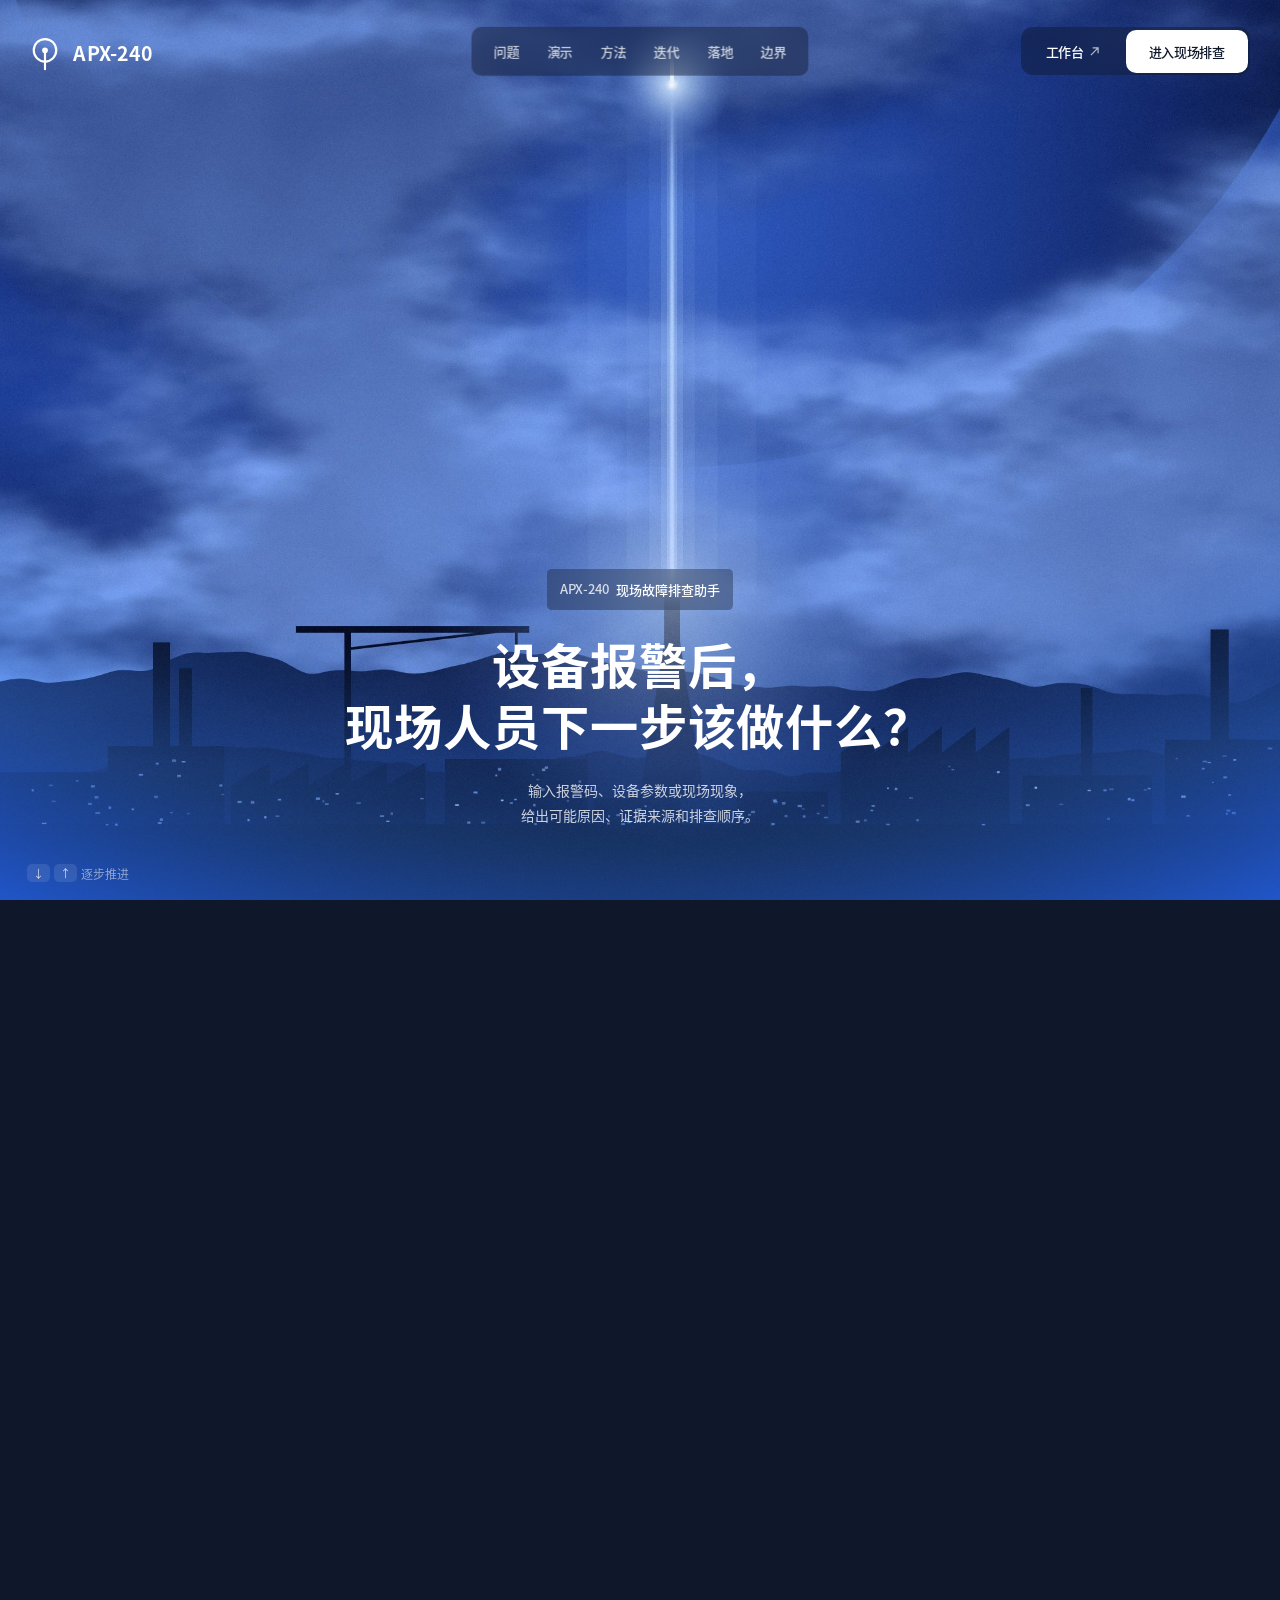
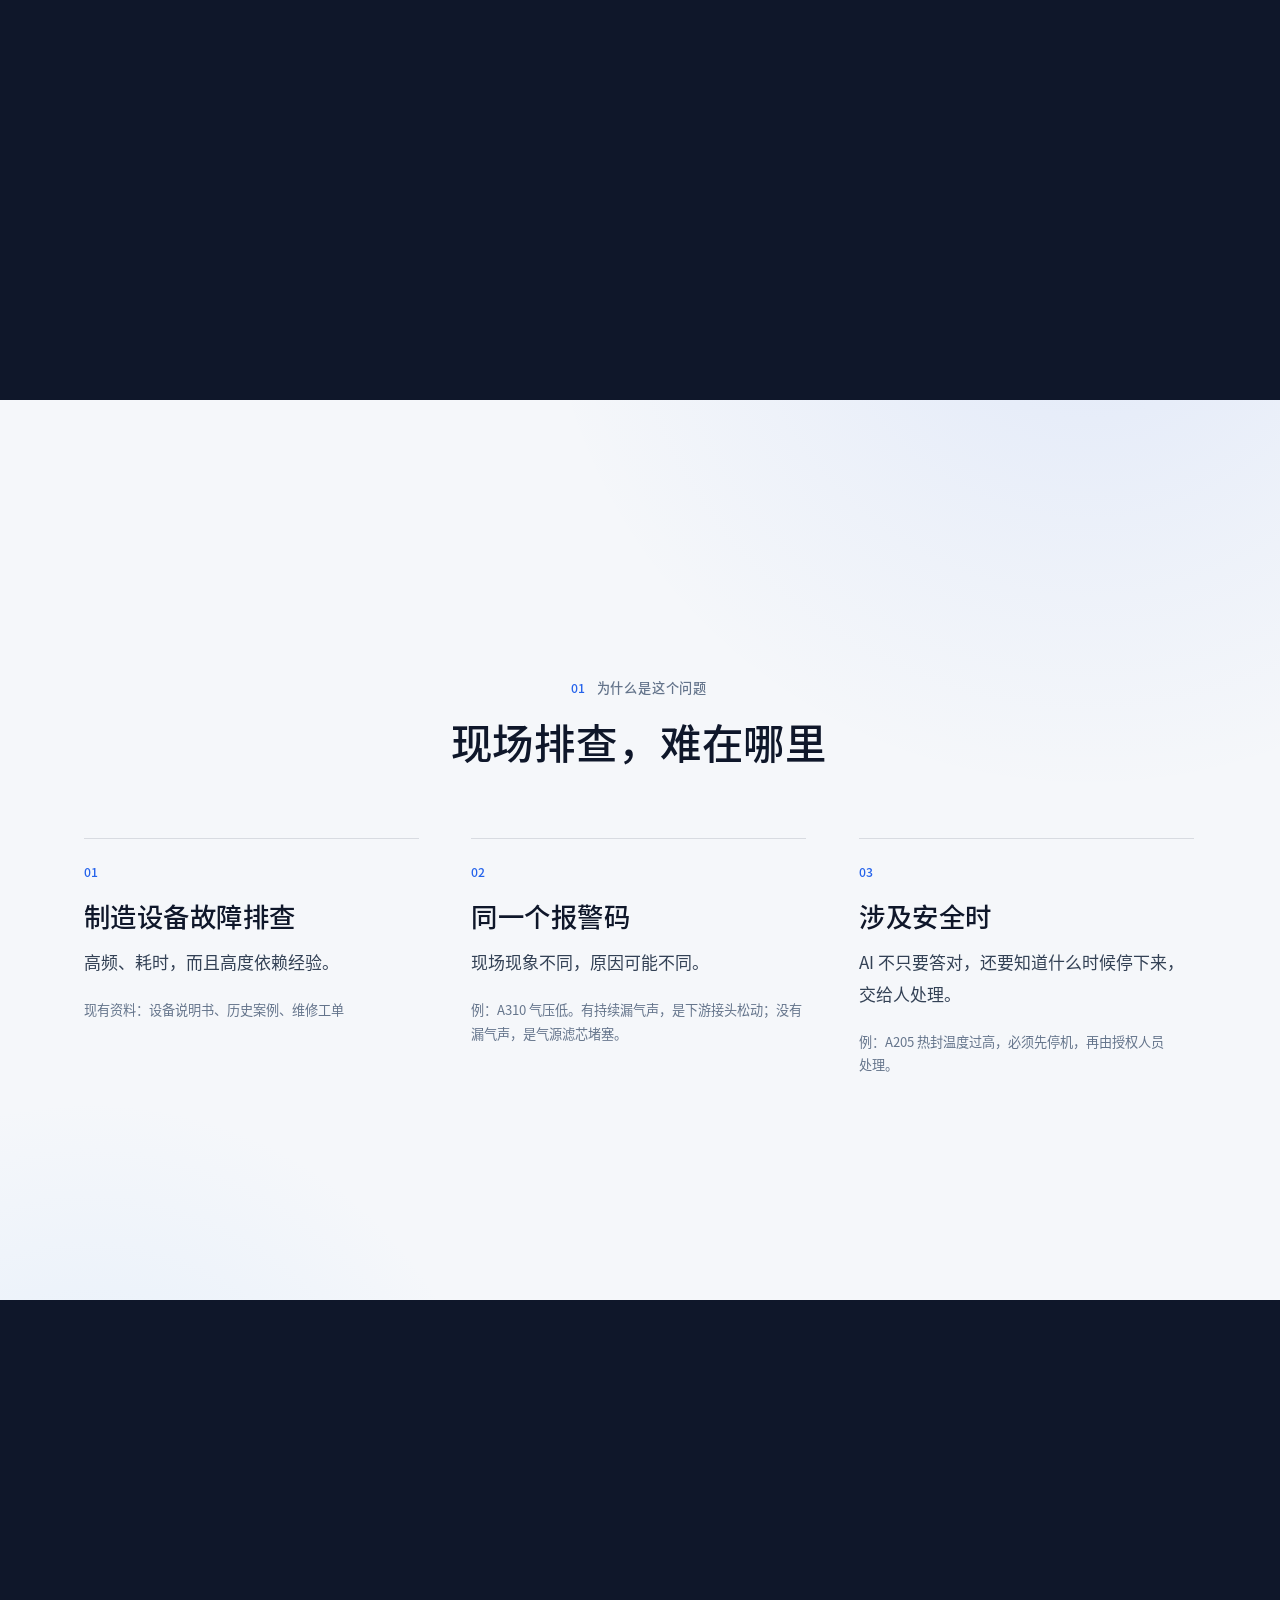
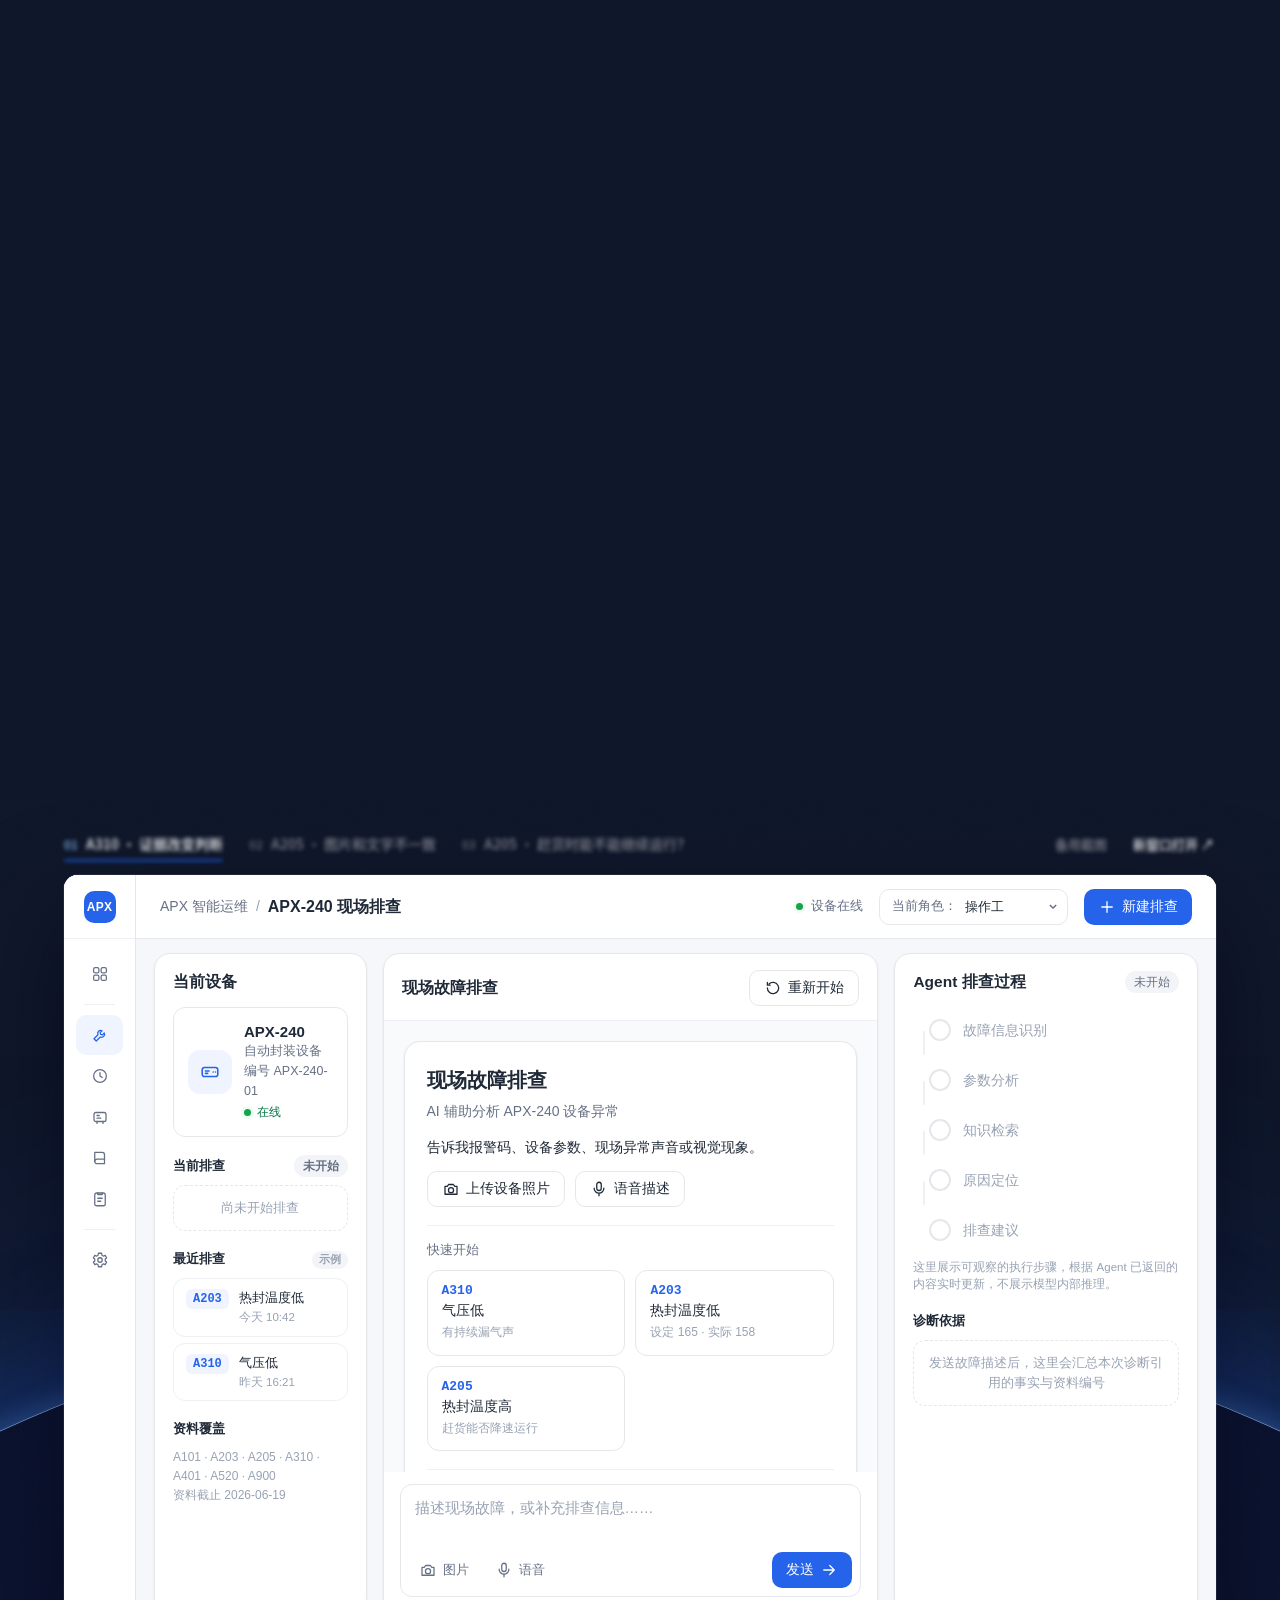
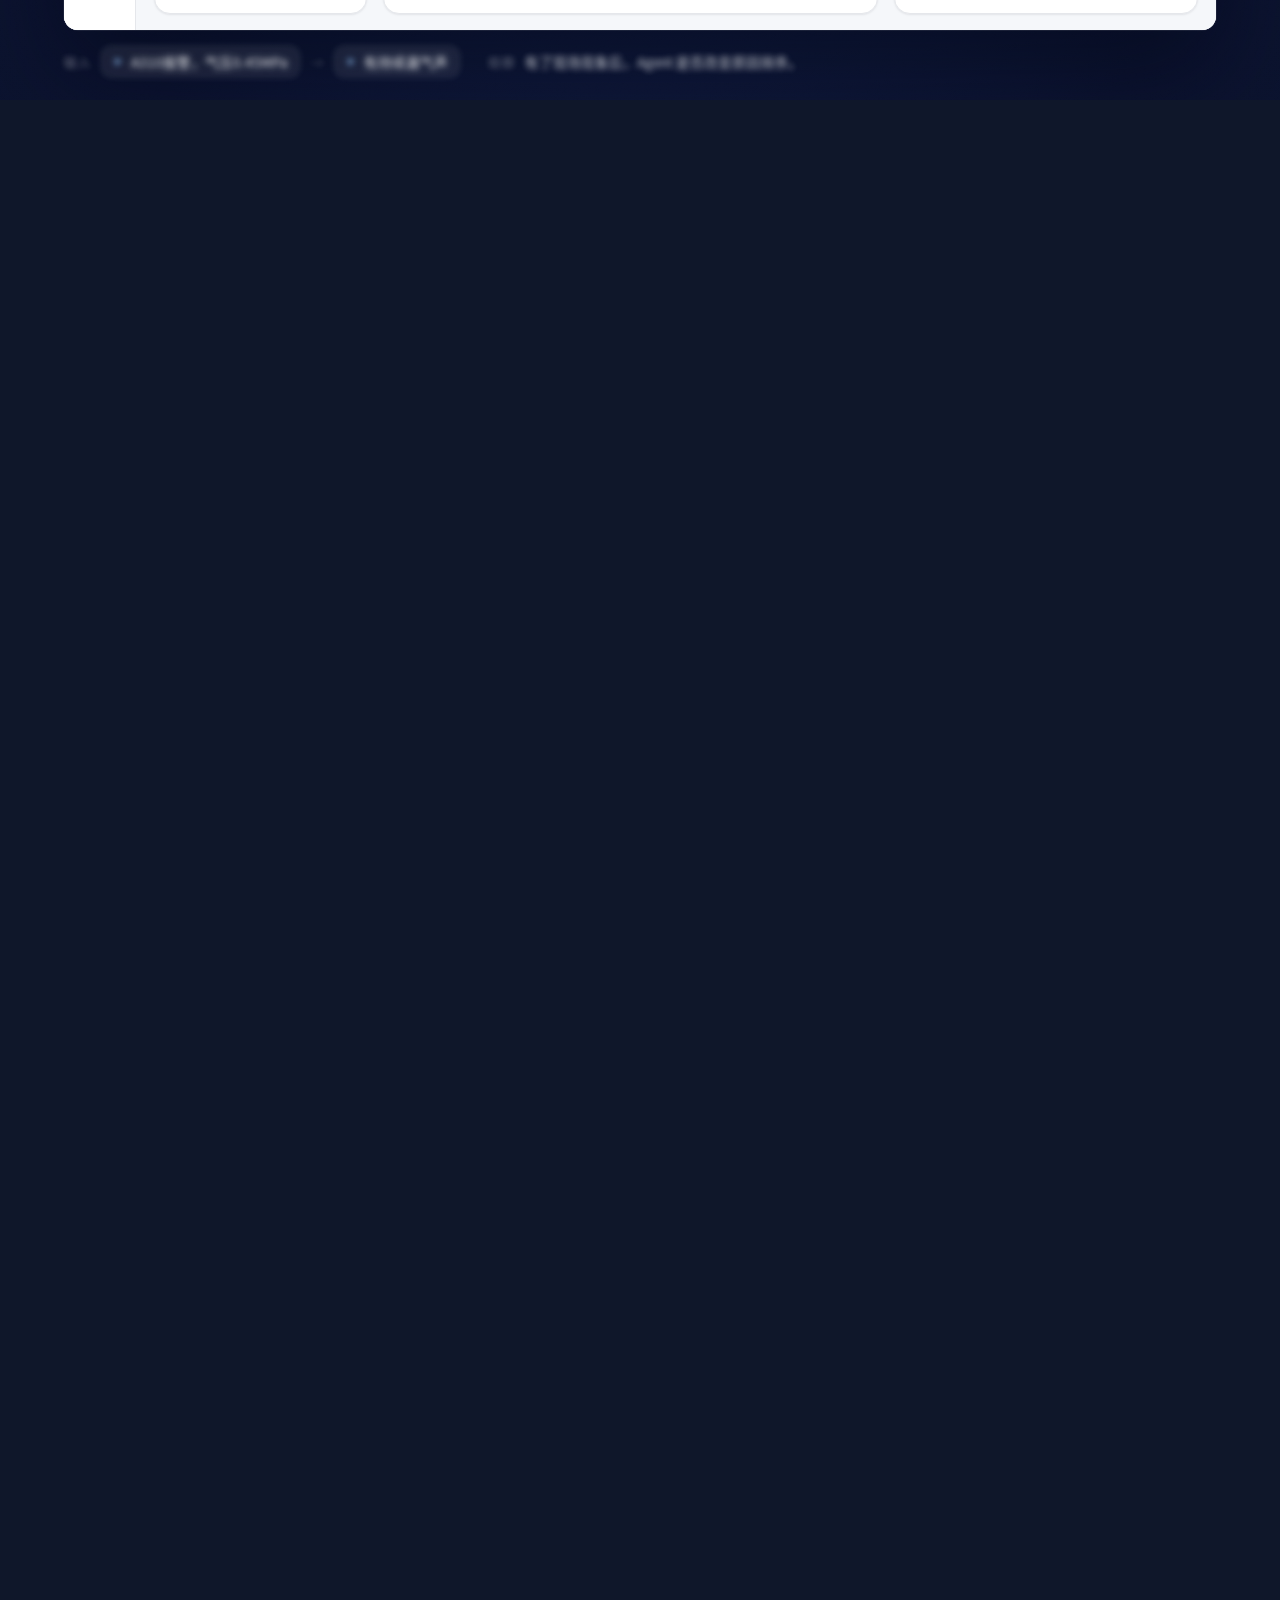
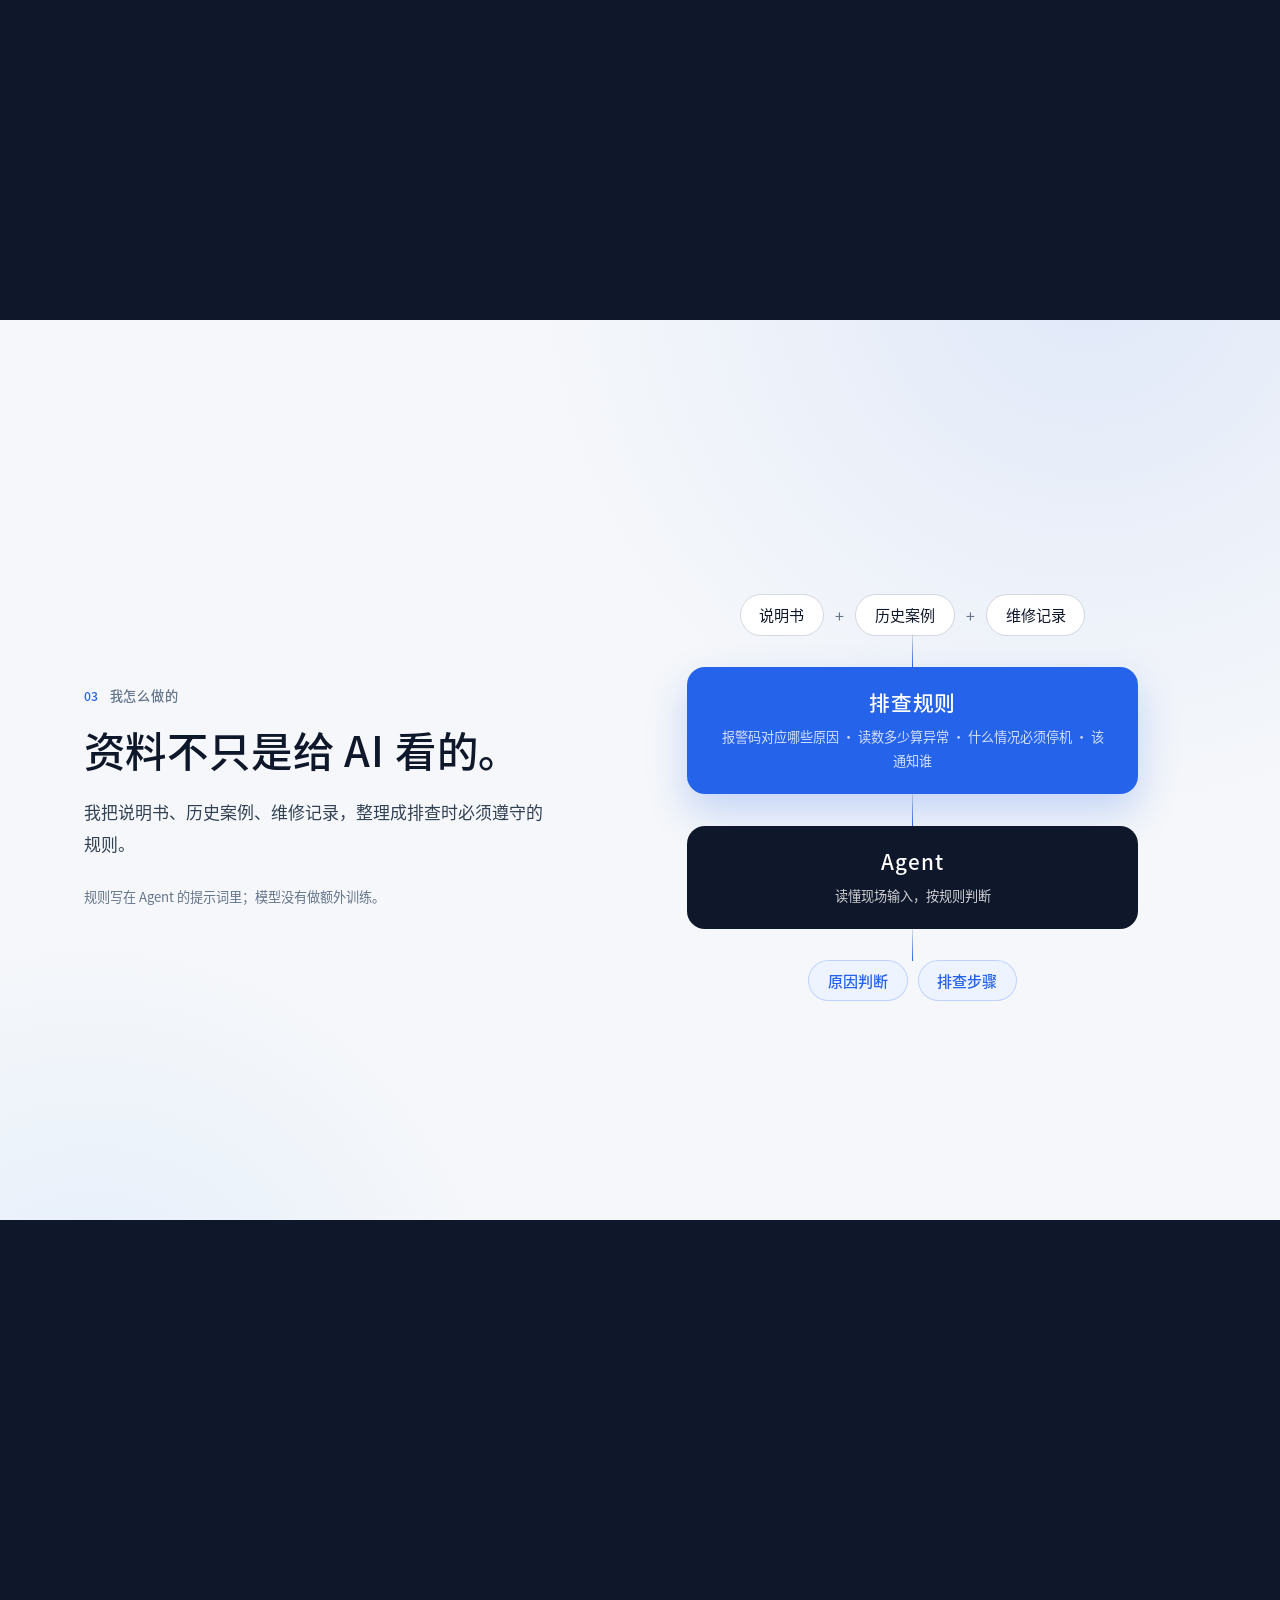
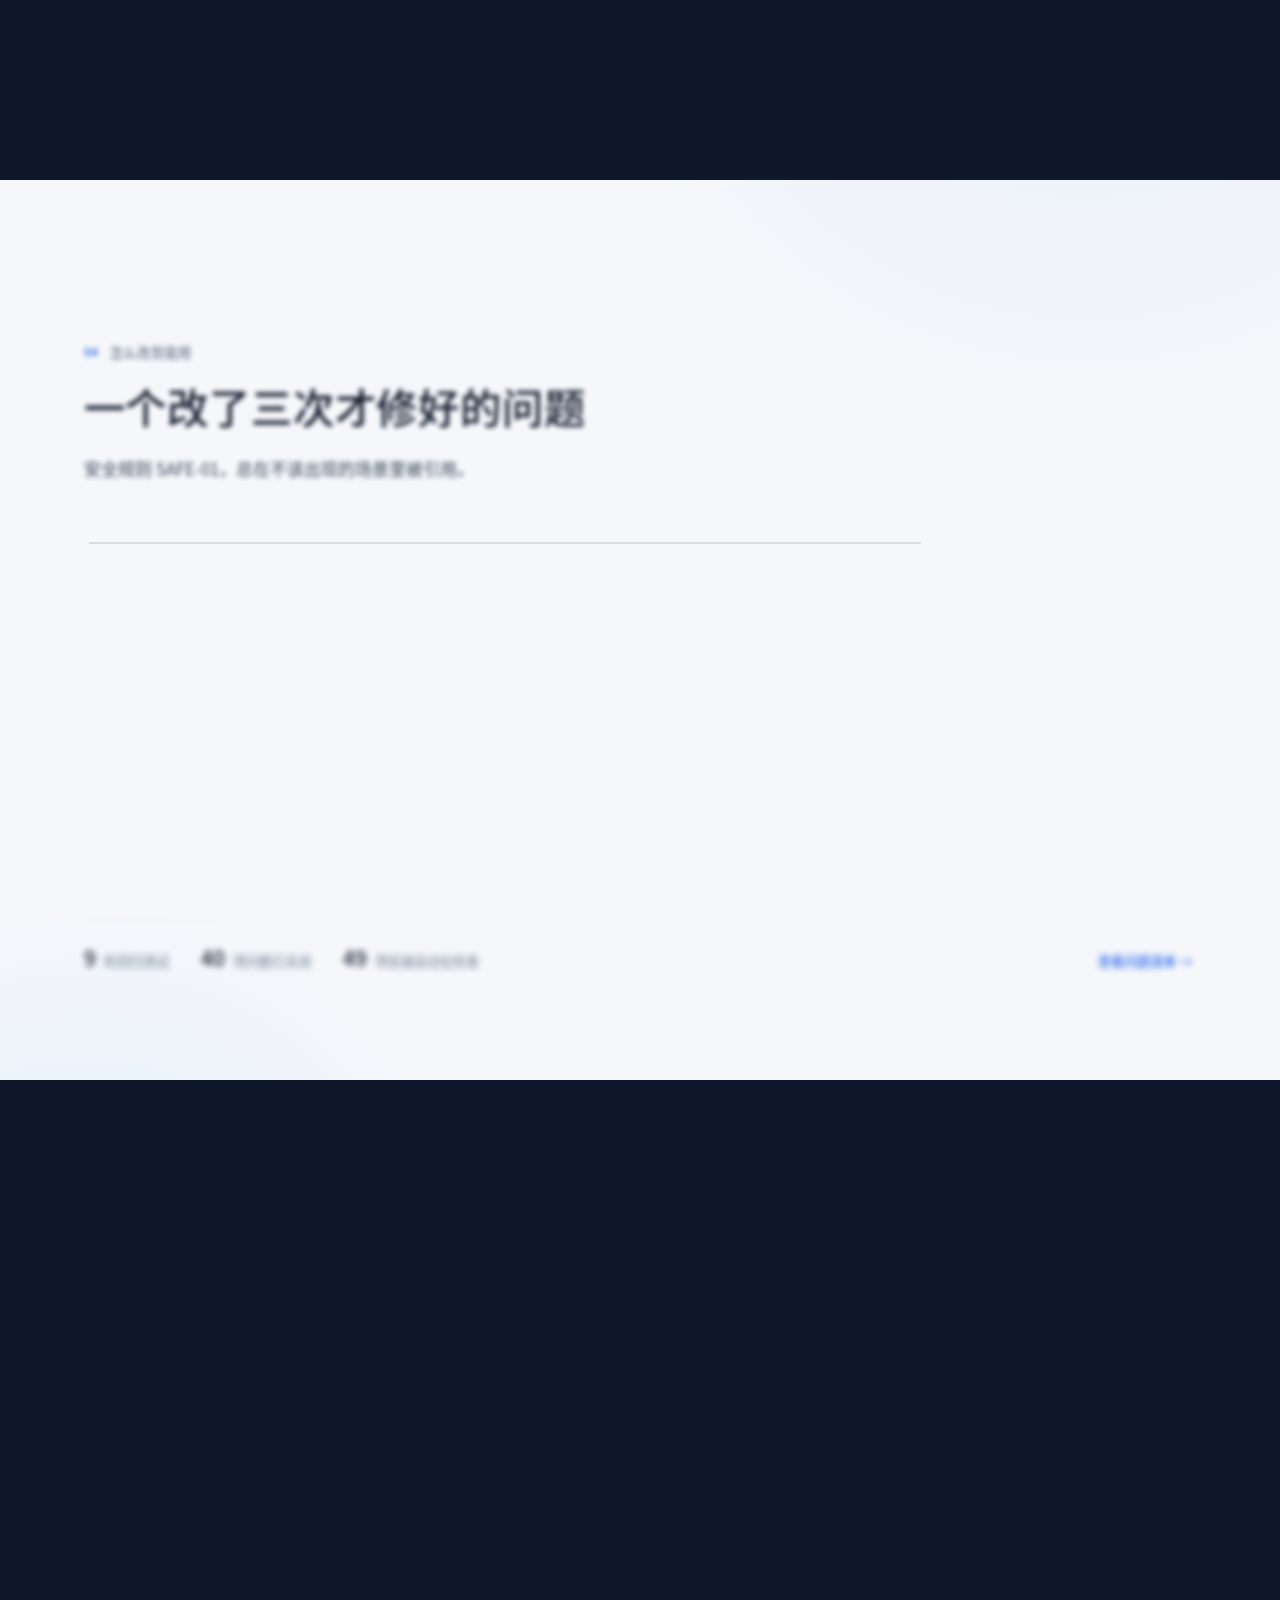
==== commit e5b93699: "Add files via upload" ====
--- a/pre/index.html
+++ b/pre/index.html
@@ -4,15 +4,13 @@
 <meta charset="utf-8">
 <script>document.documentElement.classList.add('js')</script>
 <meta name="viewport" content="width=device-width, initial-scale=1, viewport-fit=cover">
-<title>APX-240 · 把现场经验变成可执行的排查路径</title>
-<meta name="description" content="APX-240 自动封装设备现场故障排查 Agent：从说明书、历史案例与维修工单出发，构建现场可执行、可维护、可复制的排查路径。">
-<meta name="theme-color" content="#070B1A">
+<title>APX-240 · 现场故障排查助手</title>
+<meta name="description" content="设备报警后，现场人员下一步该做什么？输入报警码、设备参数或现场现象，给出可能原因、证据来源和排查顺序。">
+<meta name="theme-color" content="#0F172A">
 <link rel="icon" type="image/svg+xml" href="assets/favicon.svg">
 <link rel="preload" as="image" href="assets/hero.jpg">
-<link rel="preload" as="font" type="font/woff2" href="assets/fonts/display.woff2" crossorigin>
-<!-- 在线字体异步加载：网络受限时不阻塞首屏，自动回退到本地字体 -->
-<link rel="preconnect" href="https://api.fontshare.com" crossorigin>
-<link rel="stylesheet" href="https://api.fontshare.com/v2/css?f[]=switzer@100,200,300,400,500,600,700,800,900&f[]=general-sans@400&display=swap" media="print" onload="this.media='all'">
+<link rel="preload" as="font" type="font/woff2" href="assets/fonts/sans-400.woff2" crossorigin>
+<link rel="preload" as="font" type="font/woff2" href="assets/fonts/sans-700.woff2" crossorigin>
 <link rel="stylesheet" href="css/style.css">
 </head>
 <body>
@@ -27,42 +25,42 @@
       <span class="brand__name">APX-240</span>
     </a>
 
-    <nav class="nav" aria-label="Primary">
-      <a class="nav__link" href="#intro" data-chapter="intro">问题</a>
-      <a class="nav__link" href="#findings" data-chapter="findings">发现</a>
+    <nav class="nav" aria-label="章节">
+      <a class="nav__link" href="#findings" data-chapter="findings">问题</a>
       <a class="nav__link" href="#demo" data-chapter="demo">演示</a>
       <a class="nav__link" href="#arch" data-chapter="method">方法</a>
-      <a class="nav__link" href="#loop" data-chapter="business">商业化</a>
+      <a class="nav__link" href="#iter" data-chapter="iter">迭代</a>
+      <a class="nav__link" href="#loop" data-chapter="business">落地</a>
       <a class="nav__link" href="#close" data-chapter="close">边界</a>
     </nav>
 
     <div class="header-actions">
       <a class="button button--ghost" href="../" target="_blank" rel="noopener">工作台<svg class="ext" viewBox="0 0 10 10" aria-hidden="true"><path d="M3 1h6v6M9 1 1 9"/></svg></a>
-      <a class="button button--solid" href="#demo">开始演示</a>
-    </div>
-
-    <button class="menu-toggle" type="button" aria-expanded="false" aria-controls="mobile-menu" aria-label="Menu">
+      <a class="button button--solid" href="#demo">进入现场排查</a>
+    </div>
+
+    <button class="menu-toggle" type="button" aria-expanded="false" aria-controls="mobile-menu" aria-label="菜单">
       <span></span><span></span>
     </button>
   </div>
 
   <div class="mobile-menu" id="mobile-menu" hidden>
-    <a class="mobile-menu__link" href="#intro">问题</a>
-    <a class="mobile-menu__link" href="#findings">发现</a>
+    <a class="mobile-menu__link" href="#findings">问题</a>
     <a class="mobile-menu__link" href="#demo">演示</a>
     <a class="mobile-menu__link" href="#arch">方法</a>
-    <a class="mobile-menu__link" href="#loop">商业化</a>
+    <a class="mobile-menu__link" href="#iter">迭代</a>
+    <a class="mobile-menu__link" href="#loop">落地</a>
     <a class="mobile-menu__link" href="#close">边界</a>
     <div class="mobile-menu__actions">
       <a class="button button--ghost" href="../" target="_blank" rel="noopener">工作台</a>
-      <a class="button button--solid" href="#demo">开始演示</a>
+      <a class="button button--solid" href="#demo">进入现场排查</a>
     </div>
   </div>
 </header>
 
 <main id="top">
 
-  <!-- ============== 01 · 问题：一张图上的一次镜头运动 ============== -->
+  <!-- ============== 首屏：一张图上的一次镜头运动 ============== -->
   <section class="scene" id="intro" data-scene="intro" data-chapter="intro" data-theme="dark" data-beats="0,1">
     <div class="scene__viewport">
       <div class="scene__backdrop" aria-hidden="true">
@@ -74,21 +72,20 @@
       <div class="hero__content">
         <div class="hero__badge">
           <div class="hero__badge-row">
-            <span class="hero__badge-label">Case 06</span>
-            <span class="hero__badge-logo">飞书 FDE · 制造设备故障诊断</span>
+            <span class="hero__badge-label">APX-240</span>
+            <span class="hero__badge-logo">现场故障排查助手</span>
           </div>
         </div>
         <h1 class="hero__title">
-          <span class="line"><span class="line__in">把现场经验，</span></span>
-          <span class="line"><span class="line__in">变成可执行的</span></span>
-          <span class="line"><span class="line__in">排查路径</span></span>
+          <span class="line"><span class="line__in">设备报警后，</span></span>
+          <span class="line"><span class="line__in">现场人员下一步该做什么？</span></span>
         </h1>
-        <p class="hero__subtitle">从说明书、历史案例与维修工单出发，为 APX-240 自动封装设备构建一个现场可以照着做的故障排查 Agent</p>
+        <p class="hero__subtitle">输入报警码、设备参数或现场现象，<br>给出可能原因、证据来源和排查顺序。</p>
       </div>
 
       <div class="platform__content">
         <div class="pill"><span class="pill__dot"></span>已上线 · APX-240 现场排查工作台</div>
-        <h2 class="platform__title">一台设备的现场经验，<br>收进一个 Agent 工作台</h2>
+        <h2 class="platform__title">一张诊断卡，<br>告诉现场下一步做什么</h2>
         <div class="shot">
           <div class="shot__window">
             <div class="shot__toolbar" aria-hidden="true">
@@ -102,175 +99,183 @@
               </span>
               <span class="tb-tools"><svg viewBox="0 0 12 12"><path d="M6 1v7M3 5.5 6 8.5l3-3M1.5 10.8h9"/></svg><svg viewBox="0 0 12 12"><path d="M6 8V1M3.5 3.3 6 .8l2.5 2.5M2 5.5v5.3h8V5.5"/></svg><svg viewBox="0 0 12 12"><path d="M6 1.5v9M1.5 6h9"/></svg><svg viewBox="0 0 12 12"><rect x="1" y="3" width="8" height="8" rx="1.5"/><path d="M3.5 1h6A1.5 1.5 0 0 1 11 2.5v6"/></svg></span>
             </div>
-            <img class="shot__screen" src="assets/shot.jpg" alt="APX-240 现场排查工作台界面：左侧设备上下文，中间 Agent 诊断卡，右侧排查过程" loading="lazy" decoding="async">
-          </div>
-        </div>
-      </div>
-    </div>
-  </section>
-
-  <!-- ============== 02 · 发现：读懂客户资料 ============== -->
-  <section class="scene scene--sec scene--light" id="findings" data-scene="findings" data-chapter="findings" data-theme="light" data-beats="0,.2,.37,.54,.71,.9" style="--travel:430svh">
-    <div class="scene__viewport sec">
-      <div class="sheet" aria-hidden="true"><div class="blueprint"></div></div>
+            <img class="shot__screen" src="assets/shot.jpg" alt="APX-240 现场排查工作台：左侧设备信息，中间诊断卡，右侧排查过程" loading="lazy" decoding="async">
+          </div>
+
+          <!-- 浮出的诊断卡 -->
+          <div class="dx" aria-label="诊断卡示例">
+            <div class="dx__head"><span class="dx__code">A310</span><span class="dx__name">气压低</span></div>
+            <div class="dx__val"><b>0.45</b><span>MPa</span></div>
+            <p class="dx__ref">正常范围 0.55–0.70 MPa</p>
+            <div class="dx__row"><span>现场现象</span><b>持续漏气声</b></div>
+            <div class="dx__row dx__row--em"><span>初步判断</span><b>下游管路泄漏</b></div>
+          </div>
+        </div>
+      </div>
+    </div>
+  </section>
+
+  <!-- ============== 01 · 问题：三个事实 ============== -->
+  <section class="scene scene--sec scene--light" id="findings" data-scene="findings" data-chapter="findings" data-theme="light" data-beats="0,.34,.6,.9" style="--travel:300svh">
+    <div class="scene__viewport sec">
+      <div class="sheet" aria-hidden="true"><div class="wash"></div></div>
       <div class="sec__inner">
         <header class="sec-head" data-anim="lead" data-win="-0.35,0">
-          <p class="eyebrow"><span>02</span>读懂客户资料</p>
-          <h2 class="sec-title">我从客户资料里，读出了四件事</h2>
-          <p class="sec-lead">FDE 的第一件事不是写提示词，而是读客户的资料。以下都来自说明书、历史案例与维修工单的交叉阅读。</p>
-        </header>
-
-        <div class="finds">
-          <article class="find" data-anim="card" data-win=".06,.2">
-            <div class="find__no">01</div>
-            <h3 class="find__t">同一个 A310，两种已知根因</h3>
-            <div class="find__ev"><span>H03</span>上游 0.64 · 设备端 0.41 · 有持续漏气声 → 下游接头松动<br><span>WO-240-051</span>设备端压力低 · 无漏气声 → 气源滤芯堵塞</div>
-            <p class="find__so"><b>所以产品里</b>鉴别规则 DR-01：先确认有没有持续漏气声，再给原因排序</p>
+          <p class="eyebrow"><span>01</span>为什么是这个问题</p>
+          <h2 class="h2">现场排查，难在哪里</h2>
+        </header>
+
+        <div class="facts">
+          <article class="fact" data-anim="card" data-win=".14,.34">
+            <i class="fact__no">01</i>
+            <h3 class="fact__t">制造设备故障排查</h3>
+            <p class="fact__d">高频、耗时，而且高度依赖经验。</p>
+            <p class="fact__eg">现有资料：设备说明书、历史案例、维修工单</p>
           </article>
-          <article class="find" data-anim="card" data-win=".23,.37">
-            <div class="find__no">02</div>
-            <h3 class="find__t">最危险的报警码，证据最少</h3>
-            <div class="find__ev"><span>A205</span>红色等级 · 0 个历史案例 · 0 张维修工单<br><span>A900</span>黄色等级 · 0 个历史案例 · 0 张维修工单</div>
-            <p class="find__so"><b>所以产品里</b>本设备无先例的原因，强度最高只到〔中〕；复机验证须签字确认</p>
+          <article class="fact" data-anim="card" data-win=".4,.6">
+            <i class="fact__no">02</i>
+            <h3 class="fact__t">同一个报警码</h3>
+            <p class="fact__d">现场现象不同，原因可能不同。</p>
+            <p class="fact__eg">例：A310 气压低。有持续漏气声，是下游接头松动；没有漏气声，是气源滤芯堵塞。</p>
           </article>
-          <article class="find" data-anim="card" data-win=".40,.54">
-            <div class="find__no">03</div>
-            <h3 class="find__t">资料已经 <span data-days>—</span> 天没有更新</h3>
-            <div class="find__ev"><span>WO-240-077</span>最新一张维修工单 · 2026-06-19<br><span>此后</span>产线上发生的维修，资料里一条都没有</div>
-            <p class="find__so"><b>所以产品里</b>每张处置卡都写明「资料截止 2026-06-19，此后的维修记录未纳入」</p>
+          <article class="fact" data-anim="card" data-win=".66,.86">
+            <i class="fact__no">03</i>
+            <h3 class="fact__t">涉及安全时</h3>
+            <p class="fact__d">AI 不只要答对，还要知道什么时候停下来，交给人处理。</p>
+            <p class="fact__eg">例：A205 热封温度过高，必须先停机，再由授权人员处理。</p>
           </article>
-          <article class="find" data-anim="card" data-win=".57,.71">
-            <div class="find__no">04</div>
-            <h3 class="find__t">A900 断连时，面板读数是冻结的</h3>
-            <div class="find__ev"><span>说明书</span>通信中断期间设备状态不可信<br><span>风险</span>面板停在 168°C，设备实际可能已经更高</div>
-            <p class="find__so"><b>所以产品里</b>读数可信度门控：不拿断连前最后一帧做任何判断</p>
-          </article>
-        </div>
-
-        <div class="verdict" data-anim="verdict" data-win=".76,.9">
-          <p class="verdict__t"><span class="line"><span class="line__in">真正缺的不是一个聊天机器人，</span></span><span class="line"><span class="line__in">而是没有被结构化成排查逻辑的现场知识。</span></span></p>
-        </div>
-      </div>
-    </div>
-  </section>
-
-  <!-- ============== 03 · 演示：嵌入真实工作台 ============== -->
-  <section class="scene scene--sec scene--dark" id="demo" data-scene="demo" data-chapter="demo" data-theme="dark" data-beats="0,1" style="--travel:150svh">
-    <div class="scene__viewport sec">
-      <div class="sheet sheet--dark" aria-hidden="true"><div class="orb"></div><div class="grain"></div></div>
-
-      <div class="demo-intro" data-anim="exit" data-win=".08,.46">
-        <p class="eyebrow eyebrow--dark"><span>03</span>现场演示</p>
-        <h2 class="sec-title sec-title--dark">同一个 Agent，三种现场能力</h2>
-        <p class="sec-lead sec-lead--dark">下面是真实运行的工作台，不是录屏。</p>
-      </div>
-
-      <div class="demo" data-anim="demo" data-win=".18,.8">
-        <div class="demo-bar" data-anim="fade" data-win=".6,.84">
+        </div>
+      </div>
+    </div>
+  </section>
+
+  <!-- ============== 02 · 演示：真实工作台 ============== -->
+  <section class="scene scene--sec scene--dark" id="demo" data-scene="demo" data-chapter="demo" data-theme="dark" data-beats="0,.27,.39,.51,.63,1" style="--travel:380svh">
+    <div class="scene__viewport sec">
+      <div class="sheet sheet--dark" aria-hidden="true"><div class="horizon"></div><div class="grain"></div></div>
+
+      <div class="demo-intro" data-anim="lead" data-win="-0.22,0|.07,.17">
+        <p class="eyebrow eyebrow--dark"><span>02</span>现场演示</p>
+        <h2 class="h1">进入现场排查</h2>
+        <p class="lead lead--dark">三个场景，都在真实工作台里运行。</p>
+      </div>
+
+      <!-- 场景 01 的前奏：证据一条条出现 -->
+      <div class="chain" data-anim="fade" data-win=".12,.18|.68,.76">
+        <p class="chain__k">场景 01 · A310 低压报警</p>
+        <ol class="chain__row">
+          <li class="ch" data-anim="card" data-win=".17,.27"><small>报警</small><b>A310</b><span>气压低</span></li>
+          <li class="ch" data-anim="card" data-win=".29,.39"><small>读数</small><b>0.45 <em>MPa</em></b><span>正常范围 0.55–0.70 MPa</span></li>
+          <li class="ch" data-anim="card" data-win=".41,.51"><small>现场现象</small><b>持续漏气声</b><span>由现场人员补充</span></li>
+          <li class="ch ch--rank" data-anim="card" data-win=".51,.57">
+            <small>原因排序</small>
+            <div class="rank" data-anim="swap" data-win=".57,.63">
+              <div class="rk" data-a="0" data-b="1"><i></i>气源滤芯堵塞</div>
+              <div class="rk rk--hit" data-a="1" data-b="0"><i></i>下游管路泄漏</div>
+            </div>
+            <span>有了漏气声，排序随之改变</span>
+          </li>
+        </ol>
+      </div>
+
+      <!-- 真实工作台 -->
+      <div class="demo" data-anim="demo" data-win=".7,.92">
+        <div class="demo-top" data-anim="fade" data-win=".84,.96">
           <div class="demo-tabs" role="tablist" aria-label="演示场景">
-            <button type="button" role="tab" class="demo-tab" data-case="0" aria-selected="true"><i>①</i><span><b>证据驱动的鉴别诊断</b><small>A310 气压低</small></span></button>
-            <button type="button" role="tab" class="demo-tab" data-case="1" aria-selected="false"><i>②</i><span><b>多模态冲突判断</b><small>A205 · 照片与描述不一致</small></span></button>
-            <button type="button" role="tab" class="demo-tab" data-case="2" aria-selected="false"><i>③</i><span><b>安全边界与人机协同</b><small>A205 · 赶货能否降速</small></span></button>
-          </div>
-          <div class="demo-acts" id="demo-acts"></div>
-        </div>
-        <p class="demo-cap" id="demo-cap" data-anim="fade" data-win=".66,.88"></p>
-
-        <div class="shot shot--live">
-          <div class="shot__window">
-            <div class="shot__toolbar" aria-hidden="true">
-              <span class="tl"><i></i><i></i><i></i></span>
-              <span class="addr addr--live"><span class="addr__plate"><span class="addr__in"><svg viewBox="0 0 6 8"><rect x=".5" y="3.3" width="5" height="4.2" rx=".8"/><path d="M1.6 3.3V2.2a1.4 1.4 0 0 1 2.8 0v1.1"/></svg><span class="addr__url" data-url>apx240 · github.io</span></span></span></span>
-              <span class="live-dot"><i></i>实时运行</span>
-            </div>
-            <div class="live">
-              <iframe id="app-frame" title="APX-240 现场排查工作台（实时）" data-src="../" allow="microphone; camera; clipboard-write" loading="eager"></iframe>
-              <div class="backup" id="backup" hidden>
-                <div class="backup__bar"><span id="backup-t">备用截图</span><button type="button" class="backup__x" id="backup-close">关闭备用截图</button></div>
-                <div class="backup__body" id="backup-body"></div>
-              </div>
-            </div>
-          </div>
-        </div>
-        <button type="button" class="next-ch" data-goto="#arch">下一章 · 我怎么把它做出来<svg viewBox="0 0 12 12" aria-hidden="true"><path d="M6 1v10M2 7l4 4 4-4"/></svg></button>
-      </div>
-    </div>
-  </section>
-
-  <!-- ============== 04A · 方法：四层架构 ============== -->
-  <section class="scene scene--sec scene--light" id="arch" data-scene="arch" data-chapter="method" data-theme="light" data-beats="0,.42,.8" style="--travel:260svh">
-    <div class="scene__viewport sec">
-      <div class="sheet" aria-hidden="true"><div class="blueprint"></div></div>
-      <div class="sec__inner arch-grid">
+            <button type="button" role="tab" class="demo-tab" data-case="0" aria-selected="true"><i>01</i>A310 · 证据改变判断</button>
+            <button type="button" role="tab" class="demo-tab" data-case="1" aria-selected="false"><i>02</i>A205 · 图片和文字不一致</button>
+            <button type="button" role="tab" class="demo-tab" data-case="2" aria-selected="false"><i>03</i>A205 · 赶货时能不能继续运行？</button>
+          </div>
+          <div class="demo-links">
+            <button type="button" class="tlink" id="backup-btn">备用截图</button>
+            <a class="tlink tlink--strong" href="../" target="_blank" rel="noopener">新窗口打开 ↗</a>
+          </div>
+        </div>
+
+        <div class="frame">
+          <iframe id="app-frame" title="APX-240 现场排查工作台（实时）" data-src="../" allow="microphone; camera; clipboard-write"></iframe>
+          <div class="backup" id="backup" hidden>
+            <div class="backup__bar"><span id="backup-t">备用截图</span><button type="button" class="backup__x" id="backup-close">返回实时工作台</button></div>
+            <div class="backup__body" id="backup-body"></div>
+          </div>
+        </div>
+
+        <div class="demo-cap" id="demo-cap" data-anim="fade" data-win=".86,.98"></div>
+      </div>
+    </div>
+  </section>
+
+  <!-- ============== 03 · 方法 ============== -->
+  <section class="scene scene--sec scene--light" id="arch" data-scene="arch" data-chapter="method" data-theme="light" data-beats="0,.55,.9" style="--travel:240svh">
+    <div class="scene__viewport sec">
+      <div class="sheet" aria-hidden="true"><div class="wash"></div></div>
+      <div class="sec__inner split">
         <header class="sec-head sec-head--side" data-anim="lead" data-win="-0.35,0">
-          <p class="eyebrow"><span>04</span>我怎么把它做出来</p>
-          <h2 class="sec-title">不是把资料找给模型参考，而是把资料变成它必须遵守的约束</h2>
-          <p class="sec-lead" data-anim="fade" data-win=".5,.72">RAG 的思路是把资料找出来给模型参考；这里更进一步：把资料结构化成模型必须遵守的诊断约束，模型只负责理解输入、在约束内排序、说成人话。</p>
-          <p class="footnote" data-anim="fade" data-win=".58,.78">诊断约束以结构化规则的形式写在 Agent 的系统提示词中，并非独立的规则引擎。</p>
-        </header>
-
-        <div class="stack" data-anim="stack" data-win=".04,.4">
-          <div class="layer" style="--i:0">
-            <div class="layer__k"><b>知识层</b><small>8 张设备知识表</small></div>
-            <div class="layer__v"><span>报警码表</span><span>安全红线</span><span>正常参数</span><span>历史案例</span><span>维修工单</span><span>升级矩阵</span><span>鉴别规则</span><span>冲突归因</span></div>
-          </div>
-          <div class="layer layer--core" style="--i:1">
-            <div class="layer__k"><b>诊断约束层</b><small>判断变成查表</small></div>
-            <div class="layer__v"><span>报警码映射</span><span>参数阈值</span><span>安全规则</span><span>原因判别条件</span><span>权限</span><span>升级条件</span></div>
-          </div>
-          <div class="layer" style="--i:2">
-            <div class="layer__k"><b>模型层</b><small>qwen3.7-plus · Dify Agent</small></div>
-            <div class="layer__v"><span>理解输入</span><span>提取信息</span><span>在约束内排序</span><span>生成处置卡</span></div>
-          </div>
-          <div class="layer" style="--i:3">
-            <div class="layer__k"><b>接入层</b><small>现场入口</small></div>
-            <div class="layer__v"><span>文字</span><span>图片（端上压缩）</span><span>语音</span><span>容错</span><span>会话</span></div>
-          </div>
-        </div>
-      </div>
-    </div>
-  </section>
-
-  <!-- ============== 04B · 方法：迭代与归因 ============== -->
-  <section class="scene scene--sec scene--light" id="iter" data-scene="iter" data-chapter="method" data-theme="light" data-beats="0,.32,.5,.68,.82,.96" style="--travel:340svh">
-    <div class="scene__viewport sec">
-      <div class="sheet sheet--flat" aria-hidden="true"><div class="blueprint"></div></div>
+          <p class="eyebrow"><span>03</span>我怎么做的</p>
+          <h2 class="h2">资料不只是给 AI 看的。</h2>
+          <p class="lead">我把说明书、历史案例、维修记录，整理成排查时必须遵守的规则。</p>
+          <p class="note" data-anim="fade" data-win=".7,.9">规则写在 Agent 的提示词里；模型没有做额外训练。</p>
+        </header>
+
+        <div class="flow" data-anim="flow" data-win=".04,.55">
+          <div class="frow frow--src"><span>说明书</span><i>+</i><span>历史案例</span><i>+</i><span>维修记录</span></div>
+          <div class="fconn"></div>
+          <div class="frow frow--rule"><b>排查规则</b><small>报警码对应哪些原因 · 读数多少算异常 · 什么情况必须停机 · 该通知谁</small></div>
+          <div class="fconn"></div>
+          <div class="frow frow--agent"><b>Agent</b><small>读懂现场输入，按规则判断</small></div>
+          <div class="fconn"></div>
+          <div class="frow frow--out"><span>原因判断</span><span>排查步骤</span></div>
+        </div>
+      </div>
+    </div>
+  </section>
+
+  <!-- ============== 04 · 迭代 ============== -->
+  <section class="scene scene--sec scene--light" id="iter" data-scene="iter" data-chapter="iter" data-theme="light" data-beats="0,.3,.46,.62,.76,.94" style="--travel:340svh">
+    <div class="scene__viewport sec">
+      <div class="sheet sheet--flat" aria-hidden="true"><div class="wash wash--low"></div></div>
       <div class="sec__inner">
-        <div class="stats" data-anim="card" data-win="-0.25,0">
-          <div class="stat"><b data-count="9">9</b><span>轮回归测试</span></div>
-          <div class="stat"><b data-count-issues>—</b><span>项问题闭环</span><button type="button" class="stat__more" id="issues-open">查看清单</button></div>
-          <div class="stat"><b data-count="50">50</b><span>项前端自动化验收</span></div>
-          <div class="stat stat--wide"><b data-count="3">3</b><span>条设计原则</span><ul><li>规则必须可以机械判定</li><li>示例就是规范</li><li>不确定，不等于不作为</li></ul></div>
-        </div>
-
-        <div class="story">
-          <p class="story__k" data-anim="fade" data-win=".1,.24">一次归因 · 安全红线 SAFE-01</p>
-          <ol class="tl-steps">
-            <li class="tls" data-anim="step" data-win=".2,.32"><i>1</i><b>第一次修复</b><span>依据行多引了 SAFE-01，加一条禁令</span><em>复发</em></li>
-            <li class="tls" data-anim="step" data-win=".38,.5"><i>2</i><b>第二次修复</b><span>再强调"不要凑条款"</span><em>复发</em></li>
-            <li class="tls tls--turn" data-anim="step" data-win=".56,.68"><i>3</i><b>回到数据定义</b><span>「异常高温」与「A205 热封温度高」语义重叠，模型其实在严格执行"取更严"</span><em>找到根因</em></li>
-            <li class="tls tls--ok" data-anim="step" data-win=".72,.82"><i>4</i><b>给两者划界</b><span>人能感知的异常 ≠ 仪表读数超限</span><em>一次修好</em></li>
+        <header class="sec-head sec-head--left" data-anim="lead" data-win="-0.3,0">
+          <p class="eyebrow"><span>04</span>怎么改到能用</p>
+          <h2 class="h2">一个改了三次才修好的问题</h2>
+          <p class="lead">安全规则 SAFE-01，总在不该出现的场景里被引用。</p>
+        </header>
+
+        <div class="tl-wrap">
+          <div class="tl-line" data-anim="line" data-win=".16,.76"><span></span></div>
+          <ol class="tl">
+            <li class="tl__s" data-anim="step" data-win=".16,.3"><i></i><small>第一次</small><b>加一条禁止规则</b><em>仍然出现</em></li>
+            <li class="tl__s" data-anim="step" data-win=".32,.46"><i></i><small>第二次</small><b>继续强调这条规则</b><em>仍然出现</em></li>
+            <li class="tl__s tl__s--turn" data-anim="step" data-win=".48,.62"><i></i><small>回头查数据</small><b>「异常高温」和「A205 热封温度高」，两个定义重叠了</b><em>找到原因</em></li>
+            <li class="tl__s tl__s--ok" data-anim="step" data-win=".64,.76"><i></i><small>最后</small><b>人能察觉的异常，和仪表读数超限，分开处理</b><em>不再出现</em></li>
           </ol>
-          <div class="tl-line" data-anim="line" data-win=".2,.82"><span></span></div>
-        </div>
-
-        <blockquote class="quote" data-anim="verdict" data-win=".84,.96">
-          <p><span class="line"><span class="line__in">同一个问题改两次还复发，</span></span><span class="line"><span class="line__in">说明我修的可能不是根因。</span></span></p>
+        </div>
+
+        <blockquote class="quote" data-anim="verdict" data-win=".8,.94">
+          <p><span class="line"><span class="line__in">同一个问题改了两次还复发，</span></span><span class="line"><span class="line__in">说明我修的可能不是根因。</span></span></p>
         </blockquote>
-      </div>
-    </div>
-  </section>
-
-  <!-- ============== 05A · 商业化：业务闭环 ============== -->
-  <section class="scene scene--sec scene--dark" id="loop" data-scene="loop" data-chapter="business" data-theme="dark" data-beats="0,.5,.96" style="--travel:300svh">
-    <div class="scene__viewport sec">
-      <div class="sheet sheet--dark" aria-hidden="true"><div class="orb orb--left"></div><div class="grain"></div></div>
-      <div class="sec__inner loop-grid">
+
+        <p class="stats" data-anim="fade" data-win="-0.25,0">
+          <span><b data-count="9">9</b>轮回归测试</span>
+          <span><b data-count-issues>—</b>项问题已关闭</span>
+          <span><b data-count="50">50</b>项前端自动化检查</span>
+          <button type="button" class="tlink tlink--blue" id="issues-open">查看问题清单 →</button>
+        </p>
+      </div>
+    </div>
+  </section>
+
+  <!-- ============== 05A · 落地：一次故障的完整流程 ============== -->
+  <section class="scene scene--sec scene--light" id="loop" data-scene="loop" data-chapter="business" data-theme="light" data-beats="0,.5,.94" style="--travel:300svh">
+    <div class="scene__viewport sec">
+      <div class="sheet" aria-hidden="true"><div class="wash"></div></div>
+      <div class="sec__inner split split--loop">
         <header class="sec-head sec-head--side" data-anim="lead" data-win="-0.35,0">
-          <p class="eyebrow eyebrow--dark"><span>05</span>它怎么变成客户愿意持续用的产品</p>
-          <h2 class="sec-title sec-title--dark">现场的问题不是一次性回答，而是一个需要持续维护的业务流程</h2>
-          <p class="sec-lead sec-lead--dark">所以它需要长在一个协同平台里，而不是停在一个 AI 页面上：知识在多维表格，升级走消息，复机走审批，工单回填再更新知识。</p>
-          <div class="legend" data-anim="fade" data-win=".8,.95"><span><i class="st st--on"></i>已实现</span><span><i class="st st--plan"></i>产品化设计</span></div>
+          <p class="eyebrow"><span>05</span>落地</p>
+          <h2 class="h2">一次故障结束后，<br>经验不能跟着人一起离开。</h2>
+          <p class="lead">维修结果进入记录，下一次同类故障可以直接复用。</p>
+          <div class="legend" data-anim="fade" data-win=".78,.92"><span><i class="st st--on"></i>已实现</span><span><i class="st st--plan"></i>下一步产品化</span></div>
+          <p class="note" data-anim="fade" data-win=".8,.94">升级通知、复机审批、维修记录，都可以放在飞书里完成，不用另建一套系统。</p>
         </header>
 
         <div class="ring" data-anim="ring" data-win=".05,.85">
@@ -278,83 +283,76 @@
             <circle class="ring__track" cx="300" cy="300" r="222"/>
             <circle class="ring__draw" cx="300" cy="300" r="222" pathLength="1"/>
           </svg>
-          <div class="ring__hub" data-anim="fade" data-win=".6,.85"><b>一次故障</b><span>从报修到知识更新</span></div>
-          <div class="node" style="--a:-90deg" data-node="0"><div class="node__c"><b>报修</b><p><i class="st st--on"></i>文字 · 照片 · 语音多入口</p></div></div>
-          <div class="node" style="--a:-38.57deg" data-node="1"><div class="node__c"><b>诊断</b><p><i class="st st--on"></i>约束下的故障诊断</p></div></div>
-          <div class="node" style="--a:12.86deg" data-node="2"><div class="node__c"><b>处置</b><p><i class="st st--on"></i>九字段处置卡</p></div></div>
-          <div class="node" style="--a:64.29deg" data-node="3"><div class="node__c"><b>升级</b><p><i class="st st--on"></i>处置卡给出 U0/U1/U2 与通知对象</p><p><i class="st st--plan"></i>飞书消息卡片推送</p></div></div>
-          <div class="node" style="--a:115.71deg" data-node="4"><div class="node__c"><b>复机</b><p><i class="st st--on"></i>复机验证标准</p><p><i class="st st--plan"></i>飞书审批签字</p></div></div>
-          <div class="node" style="--a:167.14deg" data-node="5"><div class="node__c"><b>工单</b><p><i class="st st--plan"></i>多维表格自动回填</p></div></div>
-          <div class="node" style="--a:218.57deg" data-node="6"><div class="node__c"><b>知识更新</b><p><i class="st st--on"></i>多维表格结构化维护</p><p><i class="st st--plan"></i>维修结果回流更新</p></div></div>
-        </div>
-        <p class="ring__note" data-anim="fade" data-win=".82,.95">知识目前在多维表格中维护，Agent 运行时读取的是内置副本，同步靠人工。</p>
-      </div>
-    </div>
-  </section>
-
-  <!-- ============== 05B · 商业化：价值与复制 ============== -->
-  <section class="scene scene--sec scene--light" id="value" data-scene="value" data-chapter="business" data-theme="light" data-beats="0,.4,.95" style="--travel:260svh">
-    <div class="scene__viewport sec">
-      <div class="sheet" aria-hidden="true"><div class="blueprint"></div></div>
-      <div class="sec__inner value-grid">
-        <div class="val" data-anim="card" data-win="-0.3,0">
-          <p class="eyebrow"><span>05</span>价值测算框架</p>
-          <h3 class="val__t">没有客户数据时，我不虚构 ROI，<br>只给测算框架</h3>
-          <div class="formula">
-            <span class="slot"><b>单次非计划停机成本</b><small>客户提供</small></span><i>×</i>
-            <span class="slot"><b>平均停机时长缩短</b><small>试点测得</small></span><i>×</i>
-            <span class="slot"><b>年故障次数</b><small>客户提供</small></span>
-          </div>
-          <div class="metrics" data-anim="fade" data-win=".15,.38">
-            <p>试点期跟踪四个指标</p>
-            <div><span>平均修复时长</span><span>首次修复率</span><span>误升级率</span><span>专家到场次数</span></div>
-          </div>
-        </div>
-
-        <div class="path">
-          <p class="eyebrow" data-anim="fade" data-win=".38,.5"><span>→</span>复制路径</p>
-          <ol class="stairs">
-            <li class="stair" style="--s:0" data-anim="stair" data-win=".42,.58"><i>01</i><b>一台设备 POC</b><span>验证诊断准确与现场采纳</span></li>
-            <li class="stair" style="--s:1" data-anim="stair" data-win=".52,.68"><i>02</i><b>一条产线</b><span>接入升级推送与工单回填</span></li>
-            <li class="stair" style="--s:2" data-anim="stair" data-win=".62,.78"><i>03</i><b>同型号设备复制</b><span>换表不换约束逻辑</span></li>
-            <li class="stair" style="--s:3" data-anim="stair" data-win=".72,.88"><i>04</i><b>生态伙伴配置新设备</b><span>按模板填写 8 张表</span></li>
-          </ol>
-          <p class="path__note" data-anim="fade" data-win=".82,.95"><b>8 张表 = 一套可交付的配置模板</b>，伙伴不需要改约束逻辑，只需要填新设备的资料。</p>
-        </div>
+          <div class="ring__hub" data-anim="fade" data-win=".62,.85"><b>一次故障</b><span>从报修到下一次复用</span></div>
+          <div class="node" style="--a:-90deg"><div class="node__c"><b>报修</b><p><i class="st st--on"></i>文字、照片、语音</p></div></div>
+          <div class="node" style="--a:-38.57deg"><div class="node__c"><b>诊断</b><p><i class="st st--on"></i>给出原因和证据来源</p></div></div>
+          <div class="node" style="--a:12.86deg"><div class="node__c"><b>处置</b><p><i class="st st--on"></i>排查步骤和停机条件</p></div></div>
+          <div class="node" style="--a:64.29deg"><div class="node__c"><b>升级</b><p><i class="st st--on"></i>写明通知谁、多久响应</p><p><i class="st st--plan"></i>自动推送飞书消息</p></div></div>
+          <div class="node" style="--a:115.71deg"><div class="node__c"><b>复机</b><p><i class="st st--on"></i>复机检查标准</p><p><i class="st st--plan"></i>飞书审批签字</p></div></div>
+          <div class="node" style="--a:167.14deg"><div class="node__c"><b>维修记录</b><p><i class="st st--plan"></i>自动写入多维表格</p></div></div>
+          <div class="node" style="--a:218.57deg"><div class="node__c"><b>知识更新</b><p><i class="st st--on"></i>资料在多维表格维护</p><p><i class="st st--plan"></i>维修结果自动回流</p></div></div>
+        </div>
+      </div>
+    </div>
+  </section>
+
+  <!-- ============== 05B · 落地：ROI ============== -->
+  <section class="scene scene--sec scene--light" id="value" data-scene="value" data-chapter="business" data-theme="light" data-beats="0,.46,.9" style="--travel:240svh">
+    <div class="scene__viewport sec">
+      <div class="sheet sheet--flat" aria-hidden="true"><div class="wash wash--low"></div></div>
+      <div class="sec__inner roi">
+        <header class="sec-head" data-anim="lead" data-win="-0.35,0">
+          <p class="eyebrow"><span>05</span>值不值得做</p>
+          <h2 class="h2">没有客户数据，不虚构 ROI。</h2>
+        </header>
+
+        <div class="formula" data-anim="card" data-win="-0.2,0">
+          <span class="slot"><b>单次非计划停机成本</b><small>客户提供</small></span><i>×</i>
+          <span class="slot"><b>平均停机时间缩短</b><small>试点测得</small></span><i>×</i>
+          <span class="slot"><b>年故障次数</b><small>客户提供</small></span>
+        </div>
+
+        <div class="metrics" data-anim="fade" data-win=".22,.46">
+          <p>试点阶段只看四个指标</p>
+          <div><span>平均维修时长</span><span>首次修复率</span><span>误升级率</span><span>专家到场次数</span></div>
+        </div>
+
+        <p class="roi__end" data-anim="card" data-win=".7,.9">先测真实结果，再谈 ROI。</p>
       </div>
     </div>
   </section>
 
   <!-- ============== 06 · 边界与收尾 ============== -->
-  <section class="scene scene--sec scene--dark" id="close" data-scene="close" data-chapter="close" data-theme="dark" data-beats="0,.62,.94" style="--travel:320svh">
-    <div class="scene__viewport sec">
-      <div class="sheet sheet--dark" aria-hidden="true"><div class="orb orb--low"></div><div class="grain"></div></div>
+  <section class="scene scene--sec scene--dark" id="close" data-scene="close" data-chapter="close" data-theme="dark" data-beats="0,.6,.94" style="--travel:320svh">
+    <div class="scene__viewport sec">
+      <div class="sheet sheet--dark" aria-hidden="true"><div class="horizon horizon--low"></div><div class="grain"></div></div>
       <div class="sec__inner close">
         <div class="limits" data-anim="limits" data-win="-0.3,0|.26,.4">
-          <p class="eyebrow eyebrow--dark"><span>06</span>边界：它现在哪里还不行</p>
+          <p class="eyebrow eyebrow--dark"><span>06</span>边界</p>
+          <h2 class="h2 h2--dark">现在还做不到的</h2>
           <div class="lims">
-            <article class="lim"><b>响应约 15 秒</b><p><span>原因</span>提示词约 2.4 万字符，每次全量传入</p><p><span>下一步</span>提示词缓存，或拆成路由加子规则</p></article>
-            <article class="lim"><b>知识同步靠人工</b><p><span>原因</span>同一份知识存在三处：原始表格、多维表格、提示词</p><p><span>下一步</span>让多维表格成为唯一来源</p></article>
-          </div>
-        </div>
-
-        <div class="asks" data-anim="asks" data-win=".4,.6|.7,.78">
+            <article class="lim"><b>回答一次要 15 秒左右</b><p>提示词约 2.4 万字，每次都要完整传入。</p><p class="lim__next">下一步：缓存提示词，或按报警码拆成小规则。</p></article>
+            <article class="lim"><b>资料更新要手动同步</b><p>同一份资料存在原始表格、多维表格、提示词三处。</p><p class="lim__next">下一步：只保留多维表格这一个来源。</p></article>
+          </div>
+        </div>
+
+        <div class="asks" data-anim="asks" data-win=".4,.62|.7,.78">
           <p class="asks__k">如果明天去见这家工厂，我会先问三个问题</p>
           <p class="ask"><span class="line"><span class="line__in">这台设备一次非计划停机，成本是多少？</span></span></p>
-          <p class="ask"><span class="line"><span class="line__in">从报修到工程师到场，现在平均要多久？</span></span></p>
-          <p class="ask"><span class="line"><span class="line__in">手册最后一次更新是什么时候，谁负责？</span></span></p>
-          <p class="asks__so">前两个决定这个方案值不值得买，第三个决定它三个月后还活不活着。</p>
-        </div>
-
-        <div class="finale" data-anim="finale" data-win=".76,.92">
-          <p class="finale__t"><span class="line"><span class="line__in">我做的不是一个能回答设备问题的 AI，</span></span><span class="line"><span class="line__in">而是把一套现场排查经验，变成可以执行、</span></span><span class="line"><span class="line__in">可以维护、也可以复制的 Agent。</span></span></p>
+          <p class="ask"><span class="line"><span class="line__in">从报修到工程师到场，平均需要多久？</span></span></p>
+          <p class="ask"><span class="line"><span class="line__in">设备手册最后一次更新，是什么时候？</span></span></p>
+          <p class="asks__so">前两个决定这个方案值不值得做，<br>第三个决定它能不能长期运行。</p>
+        </div>
+
+        <div class="finale" data-anim="finale" data-win=".78,.94">
+          <p class="finale__t"><span class="line"><span class="line__in">APX-240</span></span><span class="line"><span class="line__in">现场故障排查助手</span></span></p>
           <div class="finale__acts">
-            <a class="button button--solid" href="../" target="_blank" rel="noopener">打开工作台</a>
+            <a class="button button--solid" href="../" target="_blank" rel="noopener">进入现场排查 →</a>
             <a class="button button--ghost" href="#top">回到开头</a>
           </div>
         </div>
       </div>
-      <p class="colophon">APX-240 现场排查助手 · 飞书 FDE 实习生作业 06 · 基于虚构考试资料《APX-240 自动封装设备说明书》编制</p>
+      <p class="colophon">飞书 FDE 实习生作业 06 · 设备资料来自虚构考试材料《APX-240 自动封装设备说明书》</p>
     </div>
   </section>
 
--- a/pre/css/style.css
+++ b/pre/css/style.css
@@ -1,17 +1,15 @@
 /* =============================================================================
-   APX-240 · 演示站
-   第 01 章沿用原模板：单张图片上的一次镜头运动（hero → product）
-   其余章节沿用同一套动效语言：固定舞台 + 滚动驱动 + 视差 + 上升模糊退场
+   APX-240 · 现场故障排查助手 · 发布页
+   首屏沿用单张图片上的镜头运动；其后每章是一张升起的"页面"，
+   内容随滚动依次出现。视觉系统：蓝 / 白 / 深蓝，无衬线中文。
    ============================================================================= */
 
-@font-face {
-  font-family: "APX Display";
-  src: url("../assets/fonts/display.woff2") format("woff2");
-  font-weight: 400; font-style: normal; font-display: swap;
-}
-
-/* ---------- 3. Design tokens：流体单位 ---------- */
+@font-face { font-family: "APX Sans"; src: url("../assets/fonts/sans-400.woff2") format("woff2"); font-weight: 400; font-style: normal; font-display: swap; }
+@font-face { font-family: "APX Sans"; src: url("../assets/fonts/sans-500.woff2") format("woff2"); font-weight: 500 600; font-style: normal; font-display: swap; }
+@font-face { font-family: "APX Sans"; src: url("../assets/fonts/sans-700.woff2") format("woff2"); font-weight: 700; font-style: normal; font-display: swap; }
+
 :root {
+  /* 流体单位 */
   --u-ui:   clamp(0.93px, calc(100vw / 1644), 1.15px);
   --u-hero: clamp(0.74px, calc(100vw / 1644), 1.3px);
   --u-shot: clamp(0.62px, min(calc(100vw / 1644), calc(100svh / 1033)), 1.45px);
@@ -21,55 +19,59 @@
   --gutter-end:   clamp(26px, 2.311vw, 60px);
   --scene-travel: 300svh;
 
-  --font-display: "APX Display", "STIX Two Text", "Noto Serif SC", "Songti SC", "STSong", serif;
-  --font-ui:      "Switzer", "Inter", "PingFang SC", "Microsoft YaHei", "Helvetica Neue", Arial, sans-serif;
-  --font-label:   "General Sans", "Switzer", "Inter", "PingFang SC", "Microsoft YaHei", Arial, sans-serif;
-  --font-ui-mono: "Inter", "SF Mono", Menlo, Consolas, "PingFang SC", monospace;
-  --font-mono:    "SF Mono", Menlo, Consolas, "Roboto Mono", "PingFang SC", monospace;
-
-  --color-void:            #070B1A;
-  --color-navy:            #0B1530;
+  --font-sans: "APX Sans", "Noto Sans SC", "Source Han Sans SC", "PingFang SC", "Microsoft YaHei", system-ui, sans-serif;
+  --font-mono: "SF Mono", "JetBrains Mono", Menlo, Consolas, "APX Sans", monospace;
+  --font-ui-mono: var(--font-mono);
+
+  /* APX 视觉系统 */
+  --primary:   #2563EB;
+  --primary-l: #93C5FD;
+  --deep:      #0F172A;
+  --deep-2:    #172554;
+  --bg:        #F5F7FA;
+  --white:     #FFFFFF;
+  --tint:      #EEF4FF;
+  --t1:        #0F172A;
+  --t2:        #334155;
+  --t3:        #64748B;
+  --line:      rgba(15, 23, 42, .08);
+  --line-2:    rgba(15, 23, 42, .12);
+  --radius:    14px;
+  --shadow:    0 1px 2px rgba(15,23,42,.04), 0 12px 32px rgba(15,23,42,.06);
+
+  /* 首屏模板变量（沿用） */
+  --color-void:            #0F172A;
+  --color-navy:            #172554;
   --color-white:           #FFFFFF;
-  --color-ink:             #0B1530;
-  --color-button-solid:    #E8EEF8;
-  --color-nav-surface:     rgba(7, 12, 30, 0.38);
-  --color-actions-surface: rgba(4, 8, 22, 0.38);
-  --color-badge-surface:   rgba(4, 8, 22, 0.32);
-  --color-text-muted:      rgba(255, 255, 255, 0.8);
-
-  --blue:     #2563EB;
-  --blue-2:   #60A5FA;
-  --blue-50:  #EEF4FF;
-  --blue-100: #DCE7FE;
-  --paper:    #F5F7FA;
-  --line:     #E3E8F0;
-  --text:     #0B1530;
-  --text-2:   #4B5568;
-  --text-3:   #8A93A6;
+  --color-ink:             #0F172A;
+  --color-button-solid:    #FFFFFF;
+  --color-nav-surface:     rgba(15, 23, 42, 0.42);
+  --color-actions-surface: rgba(15, 23, 42, 0.42);
+  --color-badge-surface:   rgba(15, 23, 42, 0.36);
+  --color-text-muted:      rgba(255, 255, 255, 0.78);
 
   --glow: radial-gradient(
     109.987% 112.486% at 50% 0%,
-    rgba(96, 165, 250, 0)   66.43%,
-    rgba(59, 130, 246, 0.42) 84.06%,
-    rgba(37, 99, 235, 0.95) 100%
+    rgba(96, 165, 250, 0)    66.43%,
+    rgba(59, 130, 246, 0.36) 84.06%,
+    rgba(37, 99, 235, 0.85) 100%
   );
 }
-
 /* ---------- Base ---------- */
 *, *::before, *::after { box-sizing: border-box; }
 [hidden] { display: none !important; }
 html { background: var(--color-void); -webkit-text-size-adjust: 100%; }
 body {
   margin: 0; background: var(--color-void); color: var(--color-white);
-  font-family: var(--font-ui); font-weight: 450; -webkit-font-smoothing: antialiased; text-rendering: optimizeLegibility;
+  font-family: var(--font-sans); font-weight: 400; -webkit-font-smoothing: antialiased; text-rendering: optimizeLegibility;
   overflow-x: clip;
 }
 img { display: block; max-width: 100%; }
 a { color: inherit; text-decoration: none; }
 button { font: inherit; color: inherit; background: none; border: 0; padding: 0; cursor: pointer; }
 :focus-visible { outline: 2px solid rgba(255,255,255,.85); outline-offset: 3px; border-radius: 4px; }
-.scene--light :focus-visible, .drawer :focus-visible { outline-color: var(--blue); }
-.skip { position: fixed; left: 12px; top: -60px; z-index: 50; background: #fff; color: var(--text); padding: 8px 12px; border-radius: 8px; }
+.scene--light :focus-visible, .drawer :focus-visible { outline-color: var(--primary); }
+.skip { position: fixed; left: 12px; top: -60px; z-index: 50; background: #fff; color: var(--t1); padding: 8px 12px; border-radius: 8px; }
 .skip:focus { top: 12px; }
 
 /* =============================================================================
@@ -85,8 +87,8 @@
 .brand { display: flex; align-items: center; gap: calc(11.57 * var(--u-ui)); margin-top: calc(4 * var(--u-ui)); }
 .brand__mark { height: calc(38 * var(--u-ui)); width: auto; transition: filter .3s ease; }
 .brand__name {
-  font-family: var(--font-display); font-weight: 400; font-size: calc(30 * var(--u-ui));
-  line-height: .95; letter-spacing: -0.04em; transition: color .3s ease;
+  font-family: var(--font-sans); font-weight: 700; font-size: calc(21 * var(--u-ui));
+  line-height: 1; letter-spacing: .01em; transition: color .3s ease;
 }
 .nav {
   position: absolute; left: 50%; top: 50%; transform: translate(-50%, -50%);
@@ -97,7 +99,7 @@
   transition: background .3s ease, box-shadow .3s ease;
 }
 .nav__link {
-  position: relative; font-weight: 450; font-size: calc(14 * var(--u-ui)); letter-spacing: -0.02em;
+  position: relative; font-weight: 500; font-size: calc(14 * var(--u-ui)); letter-spacing: -0.02em;
   color: var(--color-text-muted); transition: color .18s ease; white-space: nowrap;
 }
 .nav__link:hover, .nav__link.is-active { color: var(--color-white); }
@@ -114,7 +116,7 @@
 .button {
   display: inline-flex; align-items: center; justify-content: center; gap: 6px;
   height: calc(46 * var(--u-ui)); padding: 0 calc(24 * var(--u-ui)); border-radius: calc(11 * var(--u-ui));
-  font-weight: 450; font-size: calc(14 * var(--u-ui)); letter-spacing: -0.02em; white-space: nowrap;
+  font-weight: 500; font-size: calc(14 * var(--u-ui)); letter-spacing: -0.02em; white-space: nowrap;
   transition: background .18s ease, color .18s ease, border-color .18s ease;
 }
 .button--ghost { min-width: calc(84 * var(--u-ui)); background: transparent; color: var(--color-white); }
@@ -124,17 +126,17 @@
 .ext { width: 9px; height: 9px; stroke: currentColor; fill: none; stroke-width: 1.3; opacity: .7; }
 
 /* 浅色章节下的页头 */
-.site-header.on-light .brand__name { color: var(--text); }
+.site-header.on-light .brand__name { color: var(--t1); }
 .site-header.on-light .brand__mark { filter: brightness(0) saturate(100%) invert(9%) sepia(36%) saturate(2400%) hue-rotate(210deg); }
 .site-header.on-light .nav { background: rgba(255,255,255,.72); box-shadow: 0 0 0 1px var(--line), 0 8px 24px rgba(11,21,48,.06); }
-.site-header.on-light .nav__link { color: var(--text-2); }
-.site-header.on-light .nav__link:hover, .site-header.on-light .nav__link.is-active { color: var(--text); }
+.site-header.on-light .nav__link { color: var(--t2); }
+.site-header.on-light .nav__link:hover, .site-header.on-light .nav__link.is-active { color: var(--t1); }
 .site-header.on-light .header-actions { background: rgba(255,255,255,.72); box-shadow: 0 0 0 1px var(--line); }
-.site-header.on-light .button--ghost { color: var(--text); }
+.site-header.on-light .button--ghost { color: var(--t1); }
 .site-header.on-light .button--ghost:hover { background: rgba(11,21,48,.06); }
-.site-header.on-light .button--solid { background: var(--color-navy); color: #fff; }
-.site-header.on-light .button--solid:hover { background: var(--blue); }
-.site-header.on-light .menu-toggle span { background: var(--text); }
+.site-header.on-light .button--solid { background: var(--primary); color: #fff; }
+.site-header.on-light .button--solid:hover { background: #1D4ED8; }
+.site-header.on-light .menu-toggle span { background: var(--t1); }
 
 .menu-toggle { display: none; width: 44px; height: 44px; border-radius: 11px; background: var(--color-actions-surface); flex-direction: column; align-items: center; justify-content: center; gap: 6px; }
 .menu-toggle span { display: block; width: 18px; height: 1.5px; background: #fff; border-radius: 2px; transition: transform .2s ease; }
@@ -162,7 +164,7 @@
 }
 .scene__glow { position: absolute; inset: 0; background: var(--glow); opacity: var(--glow-o, 1); }
 .grain {
-  position: absolute; inset: -50%; pointer-events: none; opacity: .07; mix-blend-mode: overlay;
+  position: absolute; inset: -50%; pointer-events: none; opacity: .035; mix-blend-mode: overlay;
   background-image: url("data:image/svg+xml,%3Csvg xmlns='http://www.w3.org/2000/svg' width='220' height='220'%3E%3Cfilter id='n'%3E%3CfeTurbulence type='fractalNoise' baseFrequency='.9' numOctaves='2' stitchTiles='stitch'/%3E%3C/filter%3E%3Crect width='100%25' height='100%25' filter='url(%23n)'/%3E%3C/svg%3E");
 }
 .is-moving .scene__camera, .is-moving .scene__photo, .is-moving .hero__content,
@@ -185,20 +187,20 @@
 }
 .hero__badge-row { display: flex; align-items: center; min-height: calc(24 * var(--u-ui)); gap: calc(8.1845 * var(--u-ui)); }
 .hero__badge-label {
-  width: calc(69 * var(--u-ui)); font-family: var(--font-label); font-weight: 400; font-size: calc(14.0305 * var(--u-ui));
+  font-family: var(--font-mono); font-weight: 500; font-size: calc(14.0305 * var(--u-ui));
   line-height: calc(23.3842 * var(--u-ui)); letter-spacing: -0.01em; color: var(--color-text-muted); white-space: nowrap;
 }
-.hero__badge-logo { font-weight: 450; font-size: calc(14 * var(--u-ui)); letter-spacing: 0; color: #fff; white-space: nowrap; }
+.hero__badge-logo { font-weight: 500; font-size: calc(14 * var(--u-ui)); letter-spacing: 0; color: #fff; white-space: nowrap; }
 .hero__title {
   width: 100%; margin: 0; transform: translateX(-0.03em);
-  font-family: var(--font-display); font-weight: 400; font-size: calc(88 * var(--u-hero));
-  line-height: 1.1; letter-spacing: -0.02em; text-align: center;
+  font-family: var(--font-sans); font-weight: 700; font-size: calc(62 * var(--u-hero));
+  line-height: 1.26; letter-spacing: .02em; text-align: center;
 }
 .hero__title .line, .verdict .line, .quote .line, .ask .line, .finale .line { display: block; clip-path: inset(-0.35em -0.6em -0.12em -0.6em); }
 .hero__title .line__in { display: block; }
 .hero__subtitle {
   width: calc(560 * var(--u-hero)); max-width: 100%; margin: 0;
-  font-weight: 450; font-size: calc(18 * var(--u-hero)); line-height: 1.55; letter-spacing: 0;
+  font-weight: 400; font-size: calc(18 * var(--u-hero)); line-height: 1.8; letter-spacing: 0;
   text-align: center; color: var(--color-text-muted);
 }
 
@@ -232,13 +234,13 @@
 .pill {
   display: inline-flex; align-items: center; justify-content: center; min-width: calc(138 * var(--u-shot)); gap: calc(10 * var(--u-shot));
   padding: calc(12 * var(--u-shot)) calc(16 * var(--u-shot)); border-radius: calc(6 * var(--u-shot));
-  background: rgba(4, 8, 22, 0.35); font-weight: 450; font-size: calc(12 * var(--u-shot)); white-space: nowrap;
+  background: rgba(4, 8, 22, 0.35); font-weight: 500; font-size: calc(12 * var(--u-shot)); white-space: nowrap;
   -webkit-backdrop-filter: blur(10px); backdrop-filter: blur(10px);
 }
 .pill__dot { width: calc(4 * var(--u-shot)); height: calc(4 * var(--u-shot)); border-radius: 50%; background: #fff; box-shadow: 0 0 0 calc(3 * var(--u-shot)) rgba(255,255,255,.18); }
 .platform__title {
   width: calc(620 * var(--u-shot)); margin: calc(34 * var(--u-shot)) 0 0; text-align: center;
-  font-family: var(--font-display); font-weight: 400; font-size: calc(44 * var(--u-shot)); line-height: 1.16; letter-spacing: -0.02em;
+  font-family: var(--font-sans); font-weight: 600; font-size: calc(38 * var(--u-shot)); line-height: 1.32; letter-spacing: .02em;
 }
 .shot {
   position: relative; width: calc(901 * var(--u-shot)); height: calc(680 * var(--u-shot)); margin-top: calc(46 * var(--u-shot));
@@ -276,314 +278,336 @@
   object-fit: cover; object-position: top center; border-radius: 0 0 calc(7 * var(--u-shot)) calc(7 * var(--u-shot));
 }
 
+/* 首屏：浮出的诊断卡 */
+.dx {
+  position: absolute; right: calc(-78 * var(--u-shot)); top: calc(150 * var(--u-shot)); width: calc(292 * var(--u-shot));
+  padding: calc(20 * var(--u-shot)) calc(22 * var(--u-shot)); border-radius: calc(16 * var(--u-shot));
+  background: rgba(255,255,255,.96); color: var(--t1); text-align: left;
+  box-shadow: 0 calc(30 * var(--u-shot)) calc(70 * var(--u-shot)) rgba(2, 8, 30, .38), 0 0 0 1px rgba(255,255,255,.6);
+  transform: translateY(calc((1 - var(--plat-shot-p, 1)) * 820 * var(--u-shot)));
+}
+.dx__head { display: flex; align-items: center; gap: calc(8 * var(--u-shot)); }
+.dx__code { font-family: var(--font-mono); font-size: calc(12 * var(--u-shot)); font-weight: 600; color: var(--primary); background: var(--tint); padding: calc(3 * var(--u-shot)) calc(8 * var(--u-shot)); border-radius: calc(6 * var(--u-shot)); }
+.dx__name { font-size: calc(15 * var(--u-shot)); font-weight: 600; }
+.dx__val { display: flex; align-items: baseline; gap: calc(6 * var(--u-shot)); margin-top: calc(16 * var(--u-shot)); }
+.dx__val b { font-size: calc(40 * var(--u-shot)); font-weight: 700; letter-spacing: .01em; line-height: 1; font-variant-numeric: tabular-nums; }
+.dx__val span { font-size: calc(14 * var(--u-shot)); color: var(--t3); }
+.dx__ref { margin: calc(6 * var(--u-shot)) 0 calc(14 * var(--u-shot)); font-size: calc(12.5 * var(--u-shot)); color: var(--t3); }
+.dx__row { display: flex; justify-content: space-between; gap: 12px; padding: calc(10 * var(--u-shot)) 0; border-top: 1px solid var(--line); font-size: calc(13 * var(--u-shot)); }
+.dx__row span { color: var(--t3); }
+.dx__row b { font-weight: 500; }
+.dx__row--em b { color: var(--primary); font-weight: 600; }
+
 /* =============================================================================
-   后续章节：同一套动效语言
+   后续章节：同一套舞台 —— 每章是一张升起的页面
    ============================================================================= */
 .scene--sec { height: calc(100svh + var(--travel, 300svh)); }
-.scene__viewport.sec { justify-content: center; padding: calc(96 * var(--u-ui)) var(--gutter-end) calc(28 * var(--u)) var(--gutter-start); }
+.scene__viewport.sec { justify-content: center; padding: calc(100 * var(--u-ui)) var(--gutter-end) calc(40 * var(--u)) var(--gutter-start); color: var(--t1); }
 .sheet {
-  position: absolute; inset: 0; z-index: -1; overflow: hidden; background: var(--paper);
-  border-radius: calc((1 - var(--e, 1)) * 44px) calc((1 - var(--e, 1)) * 44px) 0 0;
-  transform: scale(calc(0.955 + 0.045 * var(--e, 1))); transform-origin: 50% 100%;
+  position: absolute; inset: 0; z-index: -1; overflow: hidden; background: var(--bg);
+  border-radius: calc((1 - var(--e, 1)) * 40px) calc((1 - var(--e, 1)) * 40px) 0 0;
+  transform: scale(calc(0.96 + 0.04 * var(--e, 1))); transform-origin: 50% 100%;
 }
 .sheet--flat { border-radius: 0; transform: none; }
-.sheet--dark { background: var(--color-void); }
-.blueprint { position: absolute; inset: 0; }
-.blueprint::before {
-  content: ""; position: absolute; inset: 0;
-  background-image: linear-gradient(rgba(37,99,235,.06) 1px, transparent 1px), linear-gradient(90deg, rgba(37,99,235,.06) 1px, transparent 1px);
-  background-size: calc(48 * var(--u)) calc(48 * var(--u));
-  -webkit-mask-image: radial-gradient(ellipse 70% 60% at 50% 40%, #000 20%, transparent 80%);
-  mask-image: radial-gradient(ellipse 70% 60% at 50% 40%, #000 20%, transparent 80%);
-  transform: translateY(calc(var(--p, 0) * -60 * var(--u)));
-}
-.blueprint::after {
-  content: ""; position: absolute; width: 70vw; height: 70vw; right: -20vw; top: -35vw; border-radius: 50%;
-  background: radial-gradient(circle, rgba(96,165,250,.18), rgba(96,165,250,0) 62%);
-  transform: translateY(calc(var(--p, 0) * 120 * var(--u)));
-}
-.orb {
-  position: absolute; left: 50%; top: 58%; width: 118vmax; height: 118vmax; border-radius: 50%;
-  transform: translate(-50%, calc(-50% + var(--p, 0) * -8vh));
-  background: radial-gradient(circle at 50% 50%, rgba(37,99,235,.32) 0%, rgba(30,70,200,.18) 38%, rgba(7,11,26,0) 66%);
-}
-.orb::after {
-  content: ""; position: absolute; inset: 14%; border-radius: 50%;
-  box-shadow: 0 0 0 1px rgba(120,170,255,.16), 0 0 120px rgba(80,140,255,.16) inset;
-}
-.orb--left { left: 28%; top: 50%; width: 90vmax; height: 90vmax; }
-.orb--low { top: 96%; }
-.sec__inner { position: relative; width: min(calc(1320 * var(--u)), 100%); margin: 0 auto; }
-
-.eyebrow { display: flex; align-items: center; gap: 10px; margin: 0 0 calc(14 * var(--u)); font-size: calc(13 * var(--u)); letter-spacing: .04em; color: var(--text-2); }
-.eyebrow span { font-family: var(--font-mono); font-size: calc(12 * var(--u)); color: var(--blue); padding: 3px 8px; border-radius: 999px; background: var(--blue-50); }
-.eyebrow--dark { color: rgba(255,255,255,.72); }
-.eyebrow--dark span { color: #BFD6FF; background: rgba(96,165,250,.14); }
-.sec-title { margin: 0; font-family: var(--font-display); font-weight: 400; font-size: calc(46 * var(--u)); line-height: 1.16; letter-spacing: -0.02em; color: var(--text); text-wrap: balance; }
-.sec-title--dark { color: #fff; }
-.sec-lead { margin: calc(16 * var(--u)) 0 0; max-width: calc(640 * var(--u)); font-size: calc(17 * var(--u)); line-height: 1.7; color: var(--text-2); }
-.sec-lead--dark { color: rgba(255,255,255,.72); }
-.footnote { margin: calc(18 * var(--u)) 0 0; max-width: calc(560 * var(--u)); font-size: calc(12.5 * var(--u)); line-height: 1.6; color: var(--text-3); padding-left: 12px; border-left: 2px solid var(--line); }
-
-/* ---------- 02 · 发现 ---------- */
-.sec-head { text-align: center; margin: 0 auto calc(30 * var(--u)); max-width: calc(820 * var(--u)); }
+/* 深色页面：升起时由浅变深，避免突兀的明暗切换 */
+.sheet--dark { background: color-mix(in srgb, var(--deep) calc(var(--e, 1) * 100%), var(--bg)); }
+.wash { position: absolute; inset: 0; }
+.wash::before {
+  content: ""; position: absolute; width: 90vw; height: 90vw; right: -30vw; top: -58vw; border-radius: 50%;
+  background: radial-gradient(circle, rgba(37,99,235,.10) 0%, rgba(37,99,235,.04) 40%, rgba(37,99,235,0) 68%);
+  transform: translateY(calc(var(--p, 0) * 90 * var(--u)));
+}
+.wash::after {
+  content: ""; position: absolute; width: 70vw; height: 70vw; left: -28vw; bottom: -52vw; border-radius: 50%;
+  background: radial-gradient(circle, rgba(147,197,253,.18) 0%, rgba(147,197,253,0) 65%);
+  transform: translateY(calc(var(--p, 0) * -70 * var(--u)));
+}
+.wash--low::before { top: -66vw; opacity: .7; }
+
+/* 深色页面的地平线：一条干净的边缘光，而不是一个平涂的圆 */
+.horizon {
+  position: absolute; left: 50%; top: calc(64% + var(--p, 0) * -10vh); width: 240vmax; height: 240vmax; border-radius: 50%;
+  transform: translateX(-50%);
+  background: radial-gradient(circle at 50% 0%, #13214A 0%, #0B1330 18%, #0A1128 40%);
+  box-shadow:
+    0 -1px 0 rgba(191, 219, 254, .55),
+    0 -6px 24px rgba(96, 165, 250, .28),
+    0 -40px 120px rgba(37, 99, 235, .28),
+    0 -120px 260px rgba(37, 99, 235, .16);
+  opacity: var(--e, 1);
+}
+.horizon::before {
+  content: ""; position: absolute; left: 50%; top: -22vmax; width: 90vmax; height: 40vmax; transform: translateX(-50%);
+  background: radial-gradient(50% 50% at 50% 60%, rgba(59,130,246,.22), rgba(59,130,246,0) 70%);
+  filter: blur(20px);
+}
+.horizon--low { top: calc(84% + var(--p, 0) * -14vh); }
+
+.sec__inner { position: relative; width: min(calc(1180 * var(--u)), 100%); margin: 0 auto; }
+
+/* 文字层级 */
+.eyebrow { display: flex; align-items: center; gap: 12px; margin: 0 0 calc(18 * var(--u)); font-size: calc(14 * var(--u)); font-weight: 500; letter-spacing: .06em; color: var(--t3); }
+.eyebrow span { font-family: var(--font-mono); font-size: calc(13 * var(--u)); font-weight: 600; letter-spacing: 0; color: var(--primary); }
+.eyebrow--dark { color: rgba(255,255,255,.6); }
+.eyebrow--dark span { color: var(--primary-l); }
+.h1 { margin: 0; font-weight: 700; font-size: calc(64 * var(--u)); line-height: 1.25; letter-spacing: .02em; color: #fff; }
+.h2 { margin: 0; font-weight: 600; font-size: calc(44 * var(--u)); line-height: 1.34; letter-spacing: .02em; color: var(--t1); }
+.h2--dark { color: #fff; }
+.lead { margin: calc(20 * var(--u)) 0 0; max-width: calc(560 * var(--u)); font-size: calc(18 * var(--u)); line-height: 1.85; color: var(--t2); }
+.lead--dark { color: rgba(255,255,255,.7); }
+.note { margin: calc(28 * var(--u)) 0 0; max-width: calc(520 * var(--u)); font-size: calc(14 * var(--u)); line-height: 1.8; color: var(--t3); }
+.sec-head { text-align: center; margin: 0 auto calc(72 * var(--u)); max-width: calc(820 * var(--u)); }
 .sec-head .eyebrow { justify-content: center; }
-.sec-head .sec-lead { margin-left: auto; margin-right: auto; }
-.sec-head--side { text-align: left; margin: 0; }
-.sec-head--side .eyebrow { justify-content: flex-start; }
-.finds { display: grid; grid-template-columns: 1fr 1fr; gap: calc(18 * var(--u)); }
-.find {
-  position: relative; background: #fff; border: 1px solid var(--line); border-radius: calc(20 * var(--u));
-  padding: calc(22 * var(--u)) calc(26 * var(--u)) calc(22 * var(--u)); box-shadow: 0 1px 2px rgba(11,21,48,.04), 0 18px 40px rgba(11,21,48,.06);
-  color: var(--text);
-}
-.find__no { position: absolute; right: calc(24 * var(--u)); top: calc(18 * var(--u)); font-family: var(--font-mono); font-size: calc(12 * var(--u)); color: var(--text-3); }
-.find__t { text-wrap: balance; margin: 0 0 calc(12 * var(--u)); font-family: var(--font-display); font-weight: 400; font-size: calc(24 * var(--u)); line-height: 1.3; letter-spacing: -0.01em; }
-.find__t [data-days] { color: var(--blue); }
-.find__ev {
-  font-family: var(--font-mono); font-size: calc(13.5 * var(--u)); line-height: 1.9; color: var(--text-2);
-  background: var(--paper); border-radius: calc(12 * var(--u)); padding: calc(10 * var(--u)) calc(14 * var(--u));
-}
-.find__ev span { display: inline-block; min-width: calc(84 * var(--u)); color: var(--blue); }
-.find__so { margin: calc(12 * var(--u)) 0 0; font-size: calc(15 * var(--u)); line-height: 1.6; color: var(--text); }
-.find__so b { display: inline-block; margin-right: 8px; font-weight: 500; font-size: calc(12 * var(--u)); color: #fff; background: var(--color-navy); padding: 2px 9px; border-radius: 999px; vertical-align: 1px; }
-.verdict { position: absolute; inset: 0; display: grid; place-items: center; pointer-events: none; }
-.verdict__t, .quote p {
-  margin: 0; text-align: center; font-family: var(--font-display); font-weight: 400;
-  font-size: calc(46 * var(--u)); line-height: 1.3; letter-spacing: -0.02em; color: var(--text);
-}
-.verdict__t .line:last-child .line__in { color: var(--blue); }
-
-/* ---------- 03 · 演示 ---------- */
-.demo-intro { position: absolute; left: 50%; top: 50%; width: min(calc(900 * var(--u)), 90vw); transform: translate(-50%, -50%); text-align: center; }
+.sec-head .lead { margin-left: auto; margin-right: auto; }
+.sec-head--side, .sec-head--left { text-align: left; margin: 0; }
+.sec-head--side .eyebrow, .sec-head--left .eyebrow { justify-content: flex-start; }
+.sec-head--side .lead, .sec-head--left .lead { margin-left: 0; }
+.sec-head--left { margin-bottom: calc(64 * var(--u)); }
+.tlink { font-size: 13px; color: rgba(255,255,255,.6); padding: 6px 2px; transition: color .18s ease; white-space: nowrap; }
+.tlink:hover { color: #fff; }
+.tlink--strong { color: #fff; font-weight: 500; }
+.tlink--blue { color: var(--primary); font-size: calc(14 * var(--u)); font-weight: 500; }
+.tlink--blue:hover { color: var(--deep-2); }
+
+/* ---------- 01 · 三个事实 ---------- */
+.facts { display: grid; grid-template-columns: repeat(3, minmax(0, 1fr)); gap: calc(56 * var(--u)); }
+.fact { border-top: 1px solid var(--line-2); padding-top: calc(26 * var(--u)); }
+.fact__no { display: block; font-style: normal; font-family: var(--font-mono); font-size: calc(13 * var(--u)); font-weight: 600; color: var(--primary); margin-bottom: calc(18 * var(--u)); }
+.fact__t { margin: 0 0 calc(12 * var(--u)); font-weight: 600; font-size: calc(28 * var(--u)); line-height: 1.4; letter-spacing: .02em; }
+.fact__d { margin: 0; font-size: calc(18 * var(--u)); line-height: 1.85; color: var(--t2); }
+.fact__eg { margin: calc(22 * var(--u)) 0 0; font-size: calc(14 * var(--u)); line-height: 1.8; color: var(--t3); }
+
+/* ---------- 02 · 演示 ---------- */
+.demo-intro { position: absolute; inset: 0; display: flex; flex-direction: column; align-items: center; justify-content: center; padding: 0 5vw; text-align: center; }
 .demo-intro .eyebrow { justify-content: center; }
-.demo-intro .sec-title { font-size: calc(64 * var(--u)); }
-.demo-intro .sec-lead { margin-left: auto; margin-right: auto; }
+.demo-intro .lead { margin-left: auto; margin-right: auto; }
+.demo-intro, .chain { color: #fff; }
+
+.chain { position: absolute; inset: 0; display: flex; flex-direction: column; justify-content: center; align-items: center; padding: 0 5vw; }
+.chain__row { width: min(calc(1180 * var(--u)), 100%); }
+.chain__k { margin: 0 0 calc(44 * var(--u)); text-align: center; font-size: calc(14 * var(--u)); letter-spacing: .06em; color: rgba(255,255,255,.55); }
+.chain__row { list-style: none; margin: 0; padding: 0; display: grid; grid-template-columns: repeat(3, minmax(0, 1fr)) minmax(0, 1.25fr); gap: calc(40 * var(--u)); align-items: start; }
+.ch { position: relative; }
+.ch:not(:last-child)::after {
+  content: ""; position: absolute; right: calc(-28 * var(--u)); top: calc(56 * var(--u)); width: calc(16 * var(--u)); height: 1px; background: rgba(255,255,255,.3);
+}
+.ch small { display: block; font-size: calc(13 * var(--u)); color: rgba(255,255,255,.5); margin-bottom: calc(14 * var(--u)); letter-spacing: .04em; }
+.ch b { display: block; font-weight: 600; font-size: calc(40 * var(--u)); line-height: 1.2; letter-spacing: .02em; white-space: nowrap; }
+.ch b em { font-style: normal; font-size: .5em; font-weight: 500; color: rgba(255,255,255,.6); }
+.ch > span { display: block; margin-top: calc(12 * var(--u)); font-size: calc(14 * var(--u)); line-height: 1.7; color: rgba(255,255,255,.55); }
+.rank { position: relative; height: calc(104 * var(--u)); }
+.rk {
+  position: absolute; left: 0; right: 0; top: 0; height: calc(48 * var(--u)); display: flex; align-items: center; gap: 10px;
+  padding: 0 calc(16 * var(--u)); border-radius: 12px; font-size: calc(17 * var(--u)); font-weight: 500;
+  background: rgba(255,255,255,.06); color: rgba(255,255,255,.72); box-shadow: inset 0 0 0 1px rgba(255,255,255,.08);
+  transition: background .35s ease, color .35s ease, box-shadow .35s ease;
+}
+.rk[data-a="1"] { top: calc(56 * var(--u)); }
+.rk i { width: 7px; height: 7px; border-radius: 50%; background: rgba(255,255,255,.35); }
+.rk.is-top { background: var(--primary); color: #fff; box-shadow: 0 12px 30px rgba(37,99,235,.35); }
+.rk.is-top i { background: #fff; }
+
 .demo {
-  position: absolute; left: var(--gutter-start); right: var(--gutter-end); top: calc(96 * var(--u-ui)); bottom: calc(18 * var(--u));
-  display: flex; flex-direction: column; gap: 10px; transform-origin: 50% 70%;
-}
-.demo-bar { display: flex; align-items: center; justify-content: space-between; gap: 12px; flex-shrink: 0; }
-.demo-tabs { display: flex; gap: 6px; padding: 5px; border-radius: 14px; background: rgba(255,255,255,.06); box-shadow: inset 0 0 0 1px rgba(255,255,255,.08); min-width: 0; overflow-x: auto; scrollbar-width: none; }
-.demo-tab { display: flex; align-items: center; gap: 10px; padding: 7px 14px 7px 10px; border-radius: 10px; color: rgba(255,255,255,.66); text-align: left; transition: background .2s ease, color .2s ease; white-space: nowrap; }
-.demo-tab i { font-style: normal; font-family: var(--font-mono); font-size: 13px; width: 24px; height: 24px; display: grid; place-items: center; border-radius: 7px; background: rgba(255,255,255,.08); }
-.demo-tab b { display: block; font-weight: 500; font-size: 13.5px; line-height: 1.3; }
-.demo-tab small { display: block; font-size: 11.5px; color: rgba(255,255,255,.5); line-height: 1.3; }
-.demo-tab:hover { color: #fff; }
-.demo-tab[aria-selected="true"] { background: #fff; color: var(--text); }
-.demo-tab[aria-selected="true"] i { background: var(--blue); color: #fff; }
-.demo-tab[aria-selected="true"] small { color: var(--text-2); }
-.demo-acts { display: flex; gap: 6px; flex-shrink: 0; }
-.dbtn { height: 38px; padding: 0 14px; border-radius: 10px; font-size: 13.5px; font-weight: 450; display: inline-flex; align-items: center; gap: 7px; white-space: nowrap; transition: background .18s ease, opacity .18s ease; }
-.dbtn--run { background: var(--blue); color: #fff; }
-.dbtn--run:hover { background: #1D4ED8; }
-.dbtn--run[data-done="1"] { background: rgba(37,99,235,.35); }
-.dbtn--ghost { background: rgba(255,255,255,.08); color: rgba(255,255,255,.86); box-shadow: inset 0 0 0 1px rgba(255,255,255,.1); }
-.dbtn--ghost:hover { background: rgba(255,255,255,.14); }
-.dbtn svg { width: 12px; height: 12px; fill: currentColor; }
-.demo-cap { margin: 0; display: flex; gap: 18px; font-size: 13px; color: rgba(255,255,255,.66); flex-shrink: 0; min-height: 20px; }
-.demo-cap b { font-weight: 500; color: #fff; margin-right: 6px; }
-.demo-cap code { font-family: var(--font-mono); font-size: 12.5px; color: #BFD6FF; }
-.shot--live { width: 100%; height: auto; flex: 1; min-height: 0; margin: 0; transform: none; }
-.shot--live .shot__window::before { width: 100%; border-radius: 12px; background: rgba(8,14,34,.5); }
-.shot--live .shot__toolbar { width: 100%; height: 36px; border-radius: 12px 12px 0 0; }
-.shot--live .tl { left: 14px; top: 14px; gap: 6px; }
-.shot--live .tl i { width: 9px; height: 9px; }
-.addr--live { left: 50%; top: 8px; width: 380px; height: 20px; transform: translateX(-50%); }
-.addr--live .addr__plate { left: 0; width: 100%; border-radius: 5px; }
-.addr--live .addr__in { top: 3px; gap: 5px; }
-.addr--live .addr__in svg { width: 6px; height: 9px; }
-.addr--live .addr__url { font-size: 11px; }
-.live-dot { position: absolute; right: 14px; top: 10px; display: flex; align-items: center; gap: 6px; font-size: 11.5px; color: rgba(255,255,255,.7); }
-.live-dot i { width: 6px; height: 6px; border-radius: 50%; background: var(--blue-2); box-shadow: 0 0 0 3px rgba(96,165,250,.22); }
-.live { position: absolute; left: 0; right: 0; top: 36px; bottom: 0; border-radius: 0 0 12px 12px; overflow: hidden; background: var(--paper); }
-.live iframe { width: 100%; height: 100%; border: 0; display: block; background: var(--paper); }
-.backup { position: absolute; inset: 0; background: var(--paper); display: flex; flex-direction: column; }
-.backup__bar { display: flex; align-items: center; justify-content: space-between; padding: 8px 14px; background: var(--blue-50); color: var(--color-navy); font-size: 12.5px; border-bottom: 1px solid var(--blue-100); }
-.backup__x { font-size: 12.5px; color: var(--blue); text-decoration: underline; }
-.backup__body { flex: 1; min-height: 0; overflow: auto; display: grid; place-items: start center; color: var(--text-2); font-size: 14px; }
+  position: absolute; left: 5vw; right: 5vw; top: 2.6svh; bottom: 2.4svh;
+  display: flex; flex-direction: column; gap: 12px; transform-origin: 50% 60%;
+}
+.demo-top { display: flex; align-items: center; justify-content: space-between; gap: 16px; flex-shrink: 0; height: 40px; }
+.demo-tabs { display: flex; gap: 26px; min-width: 0; overflow-x: auto; scrollbar-width: none; }
+.demo-tab { position: relative; display: flex; align-items: center; gap: 8px; padding: 8px 0; font-size: 14px; font-weight: 500; color: rgba(255,255,255,.5); white-space: nowrap; transition: color .2s ease; }
+.demo-tab i { font-style: normal; font-family: var(--font-mono); font-size: 12px; color: rgba(255,255,255,.4); }
+.demo-tab:hover { color: rgba(255,255,255,.85); }
+.demo-tab[aria-selected="true"] { color: #fff; }
+.demo-tab[aria-selected="true"] i { color: var(--primary-l); }
+.demo-tab[aria-selected="true"]::after { content: ""; position: absolute; left: 0; right: 0; bottom: 0; height: 2px; border-radius: 2px; background: var(--primary); }
+.demo-links { display: flex; align-items: center; gap: 22px; flex-shrink: 0; }
+.frame {
+  position: relative; flex: 1; min-height: 0; border-radius: var(--radius); overflow: hidden; background: var(--bg);
+  box-shadow: 0 0 0 1px rgba(255,255,255,.08), 0 40px 100px rgba(0, 4, 20, .5);
+}
+.frame iframe { width: 100%; height: 100%; border: 0; display: block; background: var(--bg); }
+.backup { position: absolute; inset: 0; background: var(--bg); display: flex; flex-direction: column; }
+.backup__bar { display: flex; align-items: center; justify-content: space-between; padding: 9px 16px; background: var(--tint); color: var(--deep-2); font-size: 13px; border-bottom: 1px solid #DCE7FE; }
+.backup__x { font-size: 13px; color: var(--primary); font-weight: 500; }
+.backup__body { flex: 1; min-height: 0; overflow: auto; display: grid; place-items: start center; color: var(--t2); font-size: 14px; }
 .backup__body img { width: 100%; height: auto; }
-.backup__body p { margin: 40px 24px; text-align: center; line-height: 1.8; }
-.next-ch { position: absolute; right: 0; bottom: calc(-2 * var(--u)); transform: translateY(100%); display: none; }
-.demo-cap .next-inline { margin-left: auto; display: inline-flex; align-items: center; gap: 6px; color: rgba(255,255,255,.8); font-size: 12.5px; }
-.demo-cap .next-inline svg { width: 11px; height: 11px; stroke: currentColor; fill: none; stroke-width: 1.4; }
-.demo-cap .next-inline:hover { color: #fff; }
-
-/* ---------- 04A · 架构 ---------- */
-.arch-grid { display: grid; grid-template-columns: minmax(0, 40fr) minmax(0, 60fr); gap: calc(56 * var(--u)); align-items: center; }
-.arch-grid .sec-title { font-size: calc(40 * var(--u)); }
-.stack { position: relative; display: flex; flex-direction: column; gap: calc(12 * var(--u)); perspective: 1600px; }
-.layer {
-  position: relative; display: grid; grid-template-columns: calc(170 * var(--u)) 1fr; gap: calc(18 * var(--u)); align-items: center;
-  padding: calc(18 * var(--u)) calc(22 * var(--u)); border-radius: calc(18 * var(--u)); background: #fff; border: 1px solid var(--line);
-  box-shadow: 0 1px 2px rgba(11,21,48,.04), 0 14px 32px rgba(11,21,48,.06); color: var(--text); transform-origin: 50% 50%;
-}
-.layer::after {
-  content: ""; position: absolute; left: calc(92 * var(--u)); bottom: calc(-12 * var(--u)); width: 2px; height: calc(12 * var(--u));
-  background: linear-gradient(var(--blue-2), var(--blue)); opacity: var(--link-o, 0);
-}
-.layer:last-child::after { display: none; }
-.layer--core { border-color: #BFD3FE; background: linear-gradient(180deg, #F4F8FF, #EBF2FF); box-shadow: 0 0 0 4px rgba(37,99,235,.06), 0 18px 40px rgba(37,99,235,.12); }
-.layer__k b { display: block; font-family: var(--font-display); font-weight: 400; font-size: calc(21 * var(--u)); line-height: 1.25; }
-.layer__k small { display: block; font-size: calc(12 * var(--u)); color: var(--text-3); margin-top: 2px; }
-.layer--core .layer__k small { color: var(--blue); }
-.layer__v { display: flex; flex-wrap: wrap; gap: calc(6 * var(--u)); }
-.layer__v span { font-size: calc(14 * var(--u)); padding: calc(5 * var(--u)) calc(11 * var(--u)); border-radius: 999px; background: var(--paper); color: var(--text-2); white-space: nowrap; }
-.layer--core .layer__v span { background: #fff; color: var(--text); box-shadow: inset 0 0 0 1px #D5E2FD; }
-
-/* ---------- 04B · 迭代 ---------- */
-.stats { display: grid; grid-template-columns: repeat(3, minmax(0, 1fr)) minmax(0, 1.5fr); gap: calc(14 * var(--u)); }
-.stat { position: relative; background: #fff; border: 1px solid var(--line); border-radius: calc(18 * var(--u)); padding: calc(18 * var(--u)) calc(22 * var(--u)); color: var(--text); }
-.stat b { display: block; font-family: var(--font-display); font-weight: 400; font-size: calc(56 * var(--u)); line-height: 1; letter-spacing: -0.03em; font-variant-numeric: tabular-nums; }
-.stat > span { display: block; margin-top: calc(8 * var(--u)); font-size: calc(15 * var(--u)); color: var(--text-2); }
-.stat--wide { display: grid; grid-template-columns: auto 1fr; column-gap: calc(18 * var(--u)); align-items: center; }
-.stat--wide > span { grid-column: 1; }
-.stat--wide ul { grid-column: 2; grid-row: 1 / span 2; margin: 0; padding: 0; list-style: none; display: flex; flex-direction: column; gap: calc(6 * var(--u)); }
-.stat--wide li { font-size: calc(14.5 * var(--u)); color: var(--text); padding-left: 14px; position: relative; }
-.stat--wide li::before { content: ""; position: absolute; left: 0; top: .62em; width: 6px; height: 6px; border-radius: 50%; background: var(--blue); }
-.stat__more { position: absolute; right: calc(16 * var(--u)); top: calc(16 * var(--u)); font-size: calc(12 * var(--u)); color: var(--blue); padding: 4px 10px; border-radius: 999px; background: var(--blue-50); }
-.stat__more:hover { background: var(--blue-100); }
-.story { position: relative; margin-top: calc(34 * var(--u)); }
-.story__k { margin: 0 0 calc(16 * var(--u)); font-size: calc(13 * var(--u)); color: var(--text-2); letter-spacing: .04em; }
-.tl-steps { list-style: none; margin: 0; padding: 0; display: grid; grid-template-columns: repeat(4, minmax(0, 1fr)); gap: calc(14 * var(--u)); position: relative; z-index: 1; }
-.tls { position: relative; background: #fff; border: 1px solid var(--line); border-radius: calc(16 * var(--u)); padding: calc(46 * var(--u)) calc(18 * var(--u)) calc(16 * var(--u)); color: var(--text); }
-.tls i { position: absolute; left: calc(18 * var(--u)); top: calc(-13 * var(--u)); width: calc(28 * var(--u)); height: calc(28 * var(--u)); border-radius: 50%; display: grid; place-items: center; font-style: normal; font-family: var(--font-mono); font-size: calc(12 * var(--u)); background: #fff; border: 1.5px solid var(--line); color: var(--text-2); }
-.tls b { display: block; font-family: var(--font-display); font-weight: 400; font-size: calc(19 * var(--u)); margin-bottom: 6px; }
-.tls span { display: block; font-size: calc(14.5 * var(--u)); line-height: 1.6; color: var(--text-2); min-height: 3.2em; }
-.tls em { display: inline-block; margin-top: calc(10 * var(--u)); font-style: normal; font-size: calc(12 * var(--u)); padding: 3px 10px; border-radius: 999px; background: var(--paper); color: var(--text-2); }
-.tls--turn { border-color: #BFD3FE; background: #F4F8FF; }
-.tls--turn i, .tls--ok i { background: var(--blue); border-color: var(--blue); color: #fff; }
-.tls--turn em { background: var(--blue); color: #fff; }
-.tls--ok em { background: var(--color-navy); color: #fff; }
-.tl-line { position: absolute; left: calc(32 * var(--u)); right: calc(32 * var(--u)); top: calc(34 * var(--u) + 13px * 0); height: 2px; background: var(--line); z-index: 0; top: calc(34 * var(--u)); }
-.tl-line span { display: block; height: 100%; width: 100%; background: linear-gradient(90deg, var(--blue-2), var(--blue)); transform-origin: 0 50%; transform: scaleX(var(--line-k, 0)); }
-.quote { margin: calc(40 * var(--u)) 0 0; }
-.quote p { font-size: calc(40 * var(--u)); }
-.quote .line:last-child .line__in { color: var(--blue); }
-
-/* ---------- 05A · 闭环 ---------- */
-.loop-grid { display: grid; grid-template-columns: minmax(0, 38fr) minmax(0, 62fr); gap: calc(40 * var(--u)); align-items: center; }
-.loop-grid .sec-title { font-size: calc(38 * var(--u)); }
-.legend { display: flex; gap: 18px; margin-top: calc(24 * var(--u)); font-size: calc(13 * var(--u)); color: rgba(255,255,255,.8); }
+.backup__body p { margin: 60px 24px; text-align: center; line-height: 1.9; }
+.backup__body code { font-family: var(--font-mono); font-size: 12.5px; background: var(--tint); color: var(--primary); padding: 1px 6px; border-radius: 5px; }
+.demo-cap { display: flex; align-items: center; gap: 28px; flex-shrink: 0; min-height: 36px; font-size: 13.5px; color: rgba(255,255,255,.62); }
+.demo-cap > span { display: flex; align-items: center; gap: 10px; min-width: 0; }
+.demo-cap .k { font-size: 12.5px; color: rgba(255,255,255,.42); letter-spacing: .04em; flex-shrink: 0; }
+.demo-cap .obs { color: rgba(255,255,255,.85); }
+.inp {
+  display: inline-flex; align-items: center; gap: 8px; height: 32px; padding: 0 12px; border-radius: 9px; white-space: nowrap;
+  font-size: 13.5px; color: #fff; background: rgba(255,255,255,.08); box-shadow: inset 0 0 0 1px rgba(255,255,255,.12);
+  transition: background .18s ease;
+}
+.inp:hover { background: rgba(37,99,235,.55); }
+.inp svg { width: 10px; height: 10px; fill: var(--primary-l); flex-shrink: 0; }
+.inp[data-done="1"] { color: rgba(255,255,255,.6); }
+.inp[data-done="1"] svg { fill: rgba(255,255,255,.4); }
+.inp small { font-size: 12px; color: rgba(255,255,255,.5); }
+.arrow { color: rgba(255,255,255,.3); }
+
+/* ---------- 03 · 方法 ---------- */
+.split { display: grid; grid-template-columns: minmax(0, 46fr) minmax(0, 54fr); gap: calc(72 * var(--u)); align-items: center; }
+.flow { display: flex; flex-direction: column; align-items: center; }
+.frow { display: flex; align-items: center; justify-content: center; gap: 12px; flex-wrap: wrap; text-align: center; }
+.frow--src span, .frow--out span {
+  font-size: calc(16 * var(--u)); padding: calc(10 * var(--u)) calc(20 * var(--u)); border-radius: 999px; background: #fff; color: var(--t1); box-shadow: 0 0 0 1px var(--line-2);
+}
+.frow--src i { font-style: normal; color: var(--t3); }
+.frow--out span { color: var(--primary); box-shadow: 0 0 0 1px #BFD3FE; background: var(--tint); font-weight: 500; }
+.frow--rule, .frow--agent { flex-direction: column; gap: 8px; padding: calc(22 * var(--u)) calc(34 * var(--u)); border-radius: 18px; width: min(calc(480 * var(--u)), 100%); }
+.frow--rule { background: var(--primary); color: #fff; box-shadow: 0 18px 40px rgba(37,99,235,.24); }
+.frow--agent { background: var(--deep); color: #fff; }
+.frow b { font-size: calc(22 * var(--u)); font-weight: 600; letter-spacing: .04em; }
+.frow small { font-size: calc(14 * var(--u)); line-height: 1.8; opacity: .8; }
+.fconn { width: 1.5px; height: calc(34 * var(--u)); background: linear-gradient(var(--line-2), var(--primary)); transform-origin: 50% 0; }
+
+/* ---------- 04 · 迭代 ---------- */
+.tl-wrap { position: relative; }
+.tl { list-style: none; margin: 0; padding: 0; display: grid; grid-template-columns: repeat(4, minmax(0, 1fr)); gap: calc(40 * var(--u)); position: relative; }
+.tl__s { position: relative; padding-top: calc(34 * var(--u)); }
+.tl__s i { position: absolute; left: 0; top: 0; width: 11px; height: 11px; border-radius: 50%; background: var(--bg); border: 2px solid #CBD5E1; transform: translateY(-5px); }
+.tl__s--turn i, .tl__s--ok i { border-color: var(--primary); background: var(--primary); }
+.tl__s small { display: block; font-size: calc(13 * var(--u)); color: var(--t3); margin-bottom: 10px; }
+.tl__s b { display: block; font-weight: 500; font-size: calc(19 * var(--u)); line-height: 1.6; min-height: 3.2em; }
+.tl__s em { display: inline-block; margin-top: calc(16 * var(--u)); font-style: normal; font-size: calc(13 * var(--u)); color: var(--t3); }
+.tl__s--turn em { color: var(--primary); font-weight: 500; }
+.tl__s--ok em { color: var(--t1); font-weight: 500; }
+.tl-line { position: absolute; left: 5px; right: calc(25% - 5px); top: 0; height: 1.5px; background: var(--line-2); }
+.tl-line span { display: block; height: 100%; width: 100%; background: var(--primary); transform-origin: 0 50%; transform: scaleX(var(--line-k, 0)); }
+.quote { margin: calc(64 * var(--u)) 0 0; }
+.quote p { margin: 0; text-align: center; font-weight: 600; font-size: calc(36 * var(--u)); line-height: 1.55; letter-spacing: .02em; color: var(--t1); }
+.quote .line:last-child .line__in { color: var(--primary); }
+.stats { display: flex; align-items: baseline; flex-wrap: wrap; gap: calc(34 * var(--u)); margin: calc(64 * var(--u)) 0 0; padding-top: calc(22 * var(--u)); border-top: 1px solid var(--line); font-size: calc(14 * var(--u)); color: var(--t3); }
+.stats b { font-weight: 600; font-size: calc(22 * var(--u)); color: var(--t1); margin-right: 8px; font-variant-numeric: tabular-nums; }
+.stats .tlink { margin-left: auto; }
+
+/* ---------- 05 · 流程环 ---------- */
+.split--loop { grid-template-columns: minmax(0, 44fr) minmax(0, 56fr); gap: calc(40 * var(--u)); }
+.legend { display: flex; gap: 22px; margin-top: calc(32 * var(--u)); font-size: calc(14 * var(--u)); color: var(--t2); }
 .legend span { display: inline-flex; align-items: center; gap: 8px; }
-.st { display: inline-block; width: 9px; height: 9px; border-radius: 50%; flex-shrink: 0; }
-.st--on { background: var(--blue-2); box-shadow: 0 0 0 3px rgba(96,165,250,.2); }
-.st--plan { border: 1.5px solid rgba(255,255,255,.7); }
-.ring { position: relative; width: min(calc(540 * var(--u)), 100%); aspect-ratio: 1; margin: 0 auto; }
+.st { display: inline-block; width: 8px; height: 8px; border-radius: 50%; flex-shrink: 0; }
+.st--on { background: var(--primary); }
+.st--plan { border: 1.5px solid var(--t3); }
+.ring { position: relative; width: min(calc(500 * var(--u)), 100%); aspect-ratio: 1; margin: 0 auto; }
 .ring__svg { position: absolute; inset: 0; width: 100%; height: 100%; overflow: visible; transform: rotate(-90deg); }
-.ring__track { fill: none; stroke: rgba(255,255,255,.08); stroke-width: 1.5; }
-.ring__draw { fill: none; stroke: url(#none); stroke: var(--blue-2); stroke-width: 2; stroke-linecap: round; stroke-dasharray: 1; stroke-dashoffset: calc(1 - var(--ring-k, 0)); filter: drop-shadow(0 0 6px rgba(96,165,250,.6)); }
+.ring__track { fill: none; stroke: var(--line-2); stroke-width: 1.2; }
+.ring__draw { fill: none; stroke: var(--primary); stroke-width: 2; stroke-linecap: round; stroke-dasharray: 1; stroke-dashoffset: calc(1 - var(--ring-k, 0)); }
 .ring__hub { position: absolute; left: 50%; top: 50%; transform: translate(-50%, -50%); text-align: center; }
-.ring__hub b { display: block; font-family: var(--font-display); font-weight: 400; font-size: calc(30 * var(--u)); }
-.ring__hub span { font-size: calc(13 * var(--u)); color: rgba(255,255,255,.6); }
+.ring__hub b { display: block; font-weight: 600; font-size: calc(26 * var(--u)); letter-spacing: .04em; }
+.ring__hub span { font-size: calc(13 * var(--u)); color: var(--t3); }
 .node { position: absolute; left: var(--x, 50%); top: var(--y, 50%); width: 0; height: 0; }
-.node::before { content: ""; position: absolute; left: -7px; top: -7px; width: 14px; height: 14px; border-radius: 50%; background: var(--color-void); border: 2px solid var(--blue-2); box-shadow: 0 0 0 5px rgba(96,165,250,.14); }
-.node__c {
-  position: absolute; width: calc(184 * var(--u)); padding: calc(11 * var(--u)) calc(13 * var(--u)); border-radius: calc(14 * var(--u));
-  background: rgba(12, 22, 52, .62); box-shadow: inset 0 0 0 1px rgba(255,255,255,.1); -webkit-backdrop-filter: blur(12px); backdrop-filter: blur(12px);
-}
-.node__c b { display: block; font-family: var(--font-display); font-weight: 400; font-size: calc(19 * var(--u)); margin-bottom: 4px; }
-.node__c p { margin: 3px 0 0; display: flex; gap: 8px; align-items: baseline; font-size: calc(13.5 * var(--u)); line-height: 1.5; color: rgba(255,255,255,.82); }
-.node__c p .st { transform: translateY(1px); }
-.ring__note { margin: calc(8 * var(--u)) 0 0; grid-column: 2; text-align: center; font-size: calc(12.5 * var(--u)); color: rgba(255,255,255,.55); }
-
-/* ---------- 05B · 价值与复制 ---------- */
-.value-grid { display: grid; grid-template-columns: minmax(0, 52fr) minmax(0, 48fr); gap: calc(40 * var(--u)); align-items: end; }
-.val { background: #fff; border: 1px solid var(--line); border-radius: calc(22 * var(--u)); padding: calc(30 * var(--u)); color: var(--text); box-shadow: 0 18px 44px rgba(11,21,48,.07); }
-.val__t { margin: 0 0 calc(24 * var(--u)); font-family: var(--font-display); font-weight: 400; font-size: calc(30 * var(--u)); line-height: 1.3; letter-spacing: -0.01em; }
-.formula { display: flex; align-items: stretch; gap: calc(10 * var(--u)); }
-.formula i { align-self: center; font-style: normal; font-size: calc(22 * var(--u)); color: var(--text-3); }
-.slot { flex: 1; display: flex; flex-direction: column; justify-content: space-between; gap: 10px; padding: calc(14 * var(--u)); border-radius: calc(14 * var(--u)); border: 1.5px dashed #BFD3FE; background: #F7FAFF; }
-.slot b { font-weight: 500; font-size: calc(16 * var(--u)); line-height: 1.4; }
-.slot small { font-size: calc(12 * var(--u)); color: var(--blue); }
-.metrics { margin-top: calc(22 * var(--u)); }
-.metrics p { margin: 0 0 10px; font-size: calc(13 * var(--u)); color: var(--text-2); }
-.metrics div { display: flex; flex-wrap: wrap; gap: 8px; }
-.metrics span { font-size: calc(13.5 * var(--u)); padding: 7px 14px; border-radius: 999px; background: var(--paper); border: 1px solid var(--line); }
-.path .eyebrow span { background: var(--color-navy); color: #fff; }
-.stairs { list-style: none; margin: 0; padding: 0; display: grid; grid-template-columns: repeat(4, minmax(0, 1fr)); gap: calc(10 * var(--u)); align-items: end; }
-.stair {
-  display: flex; flex-direction: column; justify-content: flex-start; gap: 6px; height: calc(150 * var(--u) + var(--s) * 58 * var(--u));
-  padding: calc(16 * var(--u)); border-radius: calc(16 * var(--u)); color: #fff;
-  background: linear-gradient(180deg, color-mix(in srgb, var(--blue) calc(55% + var(--s) * 15%), var(--color-navy)), var(--color-navy));
-  box-shadow: 0 18px 40px rgba(11,21,48,.14);
-}
-.stair i { font-style: normal; font-family: var(--font-mono); font-size: calc(12 * var(--u)); color: rgba(255,255,255,.6); }
-.stair b { font-family: var(--font-display); font-weight: 400; font-size: calc(19 * var(--u)); line-height: 1.3; }
-.stair span { font-size: calc(13.5 * var(--u)); line-height: 1.5; color: rgba(255,255,255,.72); }
-.path__note { margin: calc(18 * var(--u)) 0 0; font-size: calc(14 * var(--u)); line-height: 1.7; color: var(--text-2); }
-.path__note b { color: var(--text); font-weight: 500; }
-
-/* ---------- 06 · 边界 ---------- */
-.close { height: 100%; display: grid; place-items: center; }
+.node::before { content: ""; position: absolute; left: -6px; top: -6px; width: 12px; height: 12px; border-radius: 50%; background: #fff; border: 2px solid var(--primary); box-shadow: 0 0 0 5px rgba(37,99,235,.08); }
+.node__c { position: absolute; width: calc(170 * var(--u)); }
+.node__c b { display: block; font-weight: 600; font-size: calc(17 * var(--u)); margin-bottom: 4px; }
+.node__c p { margin: 3px 0 0; display: flex; gap: 8px; align-items: baseline; font-size: calc(13.5 * var(--u)); line-height: 1.55; color: var(--t2); }
+.node__c p .st { transform: translateY(-1px); }
+
+/* ---------- 05 · ROI ---------- */
+.roi { display: flex; flex-direction: column; align-items: center; text-align: center; }
+.roi .sec-head { margin-bottom: calc(56 * var(--u)); }
+.formula { display: flex; align-items: center; justify-content: center; gap: calc(22 * var(--u)); flex-wrap: wrap; }
+.formula i { font-style: normal; font-size: calc(26 * var(--u)); color: var(--t3); font-weight: 300; }
+.slot { display: flex; flex-direction: column; gap: 10px; padding: calc(20 * var(--u)) calc(26 * var(--u)); border-radius: var(--radius); border: 1px dashed #BFD3FE; background: rgba(255,255,255,.7); }
+.slot b { font-weight: 500; font-size: calc(19 * var(--u)); }
+.slot small { font-size: calc(13 * var(--u)); color: var(--primary); }
+.metrics { margin-top: calc(56 * var(--u)); }
+.metrics p { margin: 0 0 16px; font-size: calc(14 * var(--u)); color: var(--t3); }
+.metrics div { display: flex; flex-wrap: wrap; justify-content: center; gap: 10px; }
+.metrics span { font-size: calc(16 * var(--u)); padding: 9px 18px; border-radius: 999px; background: #fff; box-shadow: 0 0 0 1px var(--line-2); color: var(--t1); }
+.roi__end { margin: calc(64 * var(--u)) 0 0; font-weight: 600; font-size: calc(32 * var(--u)); letter-spacing: .02em; color: var(--primary); }
+
+/* ---------- 06 · 边界与收尾 ---------- */
+.close { height: 100%; display: grid; place-items: center; color: #fff; }
 .close > * { grid-area: 1 / 1; width: 100%; }
-.limits { max-width: calc(1040 * var(--u)); margin: 0 auto; }
-.lims { display: grid; grid-template-columns: 1fr 1fr; gap: calc(16 * var(--u)); margin-top: calc(10 * var(--u)); }
-.lim { padding: calc(26 * var(--u)); border-radius: calc(20 * var(--u)); background: rgba(12, 22, 52, .55); box-shadow: inset 0 0 0 1px rgba(255,255,255,.1); -webkit-backdrop-filter: blur(14px); backdrop-filter: blur(14px); }
-.lim b { display: block; font-family: var(--font-display); font-weight: 400; font-size: calc(32 * var(--u)); margin-bottom: calc(14 * var(--u)); }
-.lim p { margin: calc(8 * var(--u)) 0 0; display: flex; gap: 12px; font-size: calc(16.5 * var(--u)); line-height: 1.6; color: rgba(255,255,255,.82); }
-.lim p span { flex-shrink: 0; font-size: calc(12 * var(--u)); padding: 2px 9px; height: fit-content; border-radius: 999px; background: rgba(96,165,250,.16); color: #BFD6FF; }
+.limits { max-width: calc(980 * var(--u)); margin: 0 auto; }
+.limits .h2 { margin-bottom: calc(48 * var(--u)); }
+.lims { display: grid; grid-template-columns: 1fr 1fr; gap: calc(56 * var(--u)); }
+.lim { border-top: 1px solid rgba(255,255,255,.16); padding-top: calc(24 * var(--u)); }
+.lim b { display: block; font-weight: 600; font-size: calc(24 * var(--u)); margin-bottom: calc(14 * var(--u)); letter-spacing: .02em; }
+.lim p { margin: calc(6 * var(--u)) 0 0; font-size: calc(16 * var(--u)); line-height: 1.85; color: rgba(255,255,255,.66); }
+.lim .lim__next { color: var(--primary-l); }
 .asks { text-align: center; }
-.asks__k { margin: 0 0 calc(26 * var(--u)); font-size: calc(14 * var(--u)); color: rgba(255,255,255,.6); letter-spacing: .04em; }
-.ask { margin: 0; font-family: var(--font-display); font-weight: 400; font-size: calc(46 * var(--u)); line-height: 1.45; letter-spacing: -0.02em; }
-.asks__so { margin: calc(26 * var(--u)) auto 0; max-width: calc(760 * var(--u)); font-size: calc(17 * var(--u)); line-height: 1.7; color: #BFD6FF; }
+.asks__k { margin: 0 0 calc(36 * var(--u)); font-size: calc(14 * var(--u)); color: rgba(255,255,255,.55); letter-spacing: .06em; }
+.ask { margin: 0; font-weight: 600; font-size: calc(38 * var(--u)); line-height: 1.7; letter-spacing: .02em; }
+.asks__so { margin: calc(36 * var(--u)) auto 0; font-size: calc(18 * var(--u)); line-height: 1.85; color: #BFDBFE; }
 .finale { text-align: center; }
-.finale__t { margin: 0; font-family: var(--font-display); font-weight: 400; font-size: calc(46 * var(--u)); line-height: 1.34; letter-spacing: -0.02em; }
-.finale__t .line:last-child .line__in { color: #BFD6FF; }
-.finale__acts { display: flex; justify-content: center; gap: 10px; margin-top: calc(34 * var(--u)); }
-.finale__acts .button { height: 48px; font-size: 15px; }
-.finale__acts .button--ghost { box-shadow: inset 0 0 0 1px rgba(255,255,255,.2); }
-.colophon { position: absolute; left: 0; right: 0; bottom: calc(16 * var(--u)); margin: 0; text-align: center; font-size: 11.5px; color: rgba(255,255,255,.38); }
+.finale__t { margin: 0; }
+.finale__t .line:first-child .line__in { font-weight: 700; font-size: calc(92 * var(--u)); line-height: 1.1; letter-spacing: .02em; }
+.finale__t .line:last-child .line__in { margin-top: calc(12 * var(--u)); font-weight: 500; font-size: calc(26 * var(--u)); line-height: 1.6; letter-spacing: .12em; color: rgba(255,255,255,.7); }
+.finale__acts { display: flex; justify-content: center; gap: 12px; margin-top: calc(48 * var(--u)); }
+.finale__acts .button { height: 50px; font-size: 15px; padding: 0 28px; }
+.finale__acts .button--solid { background: var(--primary); color: #fff; }
+.finale__acts .button--solid:hover { background: #1D4ED8; }
+.finale__acts .button--ghost { box-shadow: inset 0 0 0 1px rgba(255,255,255,.22); }
+.colophon { position: absolute; left: 0; right: 0; bottom: calc(18 * var(--u)); margin: 0; text-align: center; font-size: 12px; color: rgba(255,255,255,.34); }
+
+/* 逐行出现的句子 */
+.hero__title .line, .quote .line, .ask .line, .finale .line { display: block; clip-path: inset(-0.35em -0.6em -0.2em -0.6em); }
+.hero__title .line__in, .quote .line__in, .ask .line__in, .finale .line__in { display: block; }
+
+/* ---------- 演示全屏时让出页头 ---------- */
+.site-header { transition: opacity .35s ease; }
+.is-immersive .site-header { opacity: 0 !important; pointer-events: none; }
+.is-immersive .site-header * { pointer-events: none !important; }
 
 /* ---------- 问题清单 ---------- */
-.drawer { position: fixed; inset: 0; z-index: 40; background: rgba(7, 11, 26, .42); display: flex; justify-content: flex-end; animation: fade-in .2s ease both; opacity: 0; }
-.drawer__panel { width: min(560px, 100%); height: 100%; background: #fff; color: var(--text); display: flex; flex-direction: column; box-shadow: -20px 0 60px rgba(7,11,26,.25); animation: drawer-in .28s cubic-bezier(.16,1,.3,1) both; }
+.drawer { position: fixed; inset: 0; z-index: 40; background: rgba(15, 23, 42, .36); display: flex; justify-content: flex-end; animation: fade-in .2s ease both; opacity: 0; }
+.drawer__panel { width: min(560px, 100%); height: 100%; background: #fff; color: var(--t1); display: flex; flex-direction: column; box-shadow: -20px 0 60px rgba(15,23,42,.2); animation: drawer-in .28s cubic-bezier(.16,1,.3,1) both; }
 @keyframes drawer-in { from { transform: translateX(40px); opacity: 0; } to { transform: none; opacity: 1; } }
-.drawer__head { position: relative; padding: 22px 24px 14px; border-bottom: 1px solid var(--line); }
-.drawer__head h3 { margin: 0; font-family: var(--font-display); font-weight: 400; font-size: 24px; }
-.drawer__head p { margin: 6px 0 0; font-size: 13px; color: var(--text-2); }
-.drawer__x { position: absolute; right: 16px; top: 16px; width: 34px; height: 34px; border-radius: 10px; font-size: 22px; color: var(--text-2); }
-.drawer__x:hover { background: var(--paper); }
-.drawer__body { flex: 1; overflow: auto; padding: 6px 24px 28px; }
-.ig h4 { margin: 18px 0 8px; font-size: 13px; font-weight: 600; color: var(--text-2); }
-.ii { display: grid; grid-template-columns: 42px 1fr auto; gap: 10px; padding: 9px 0; border-top: 1px solid var(--paper); font-size: 13.5px; line-height: 1.55; }
-.ii i { white-space: nowrap; font-style: normal; font-family: var(--font-mono); font-size: 11.5px; color: var(--text-3); padding-top: 2px; }
-.ii small { display: block; color: var(--text-2); font-size: 12.5px; }
-.ii em { font-style: normal; font-size: 11.5px; padding: 2px 8px; border-radius: 999px; height: fit-content; white-space: nowrap; background: var(--color-navy); color: #fff; }
-.ii em.sim { background: var(--blue-50); color: var(--blue); }
-.ii em.open { background: var(--paper); color: var(--text-2); box-shadow: inset 0 0 0 1px var(--line); }
-
-.hint-keys { position: fixed; left: var(--gutter-start); bottom: 18px; z-index: 9; font-size: 12px; color: rgba(255,255,255,.55); display: flex; align-items: center; gap: 4px; transition: opacity .4s ease; }
+.drawer__head { position: relative; padding: 24px 26px 16px; border-bottom: 1px solid var(--line); }
+.drawer__head h3 { margin: 0; font-weight: 600; font-size: 22px; letter-spacing: .02em; }
+.drawer__head p { margin: 8px 0 0; font-size: 13px; line-height: 1.7; color: var(--t3); }
+.drawer__x { position: absolute; right: 16px; top: 16px; width: 34px; height: 34px; border-radius: 10px; font-size: 22px; color: var(--t3); }
+.drawer__x:hover { background: var(--bg); }
+.drawer__body { flex: 1; overflow: auto; padding: 6px 26px 32px; }
+.ig h4 { margin: 22px 0 8px; font-size: 13px; font-weight: 600; color: var(--t3); letter-spacing: .04em; }
+.ii { display: grid; grid-template-columns: 44px 1fr auto; gap: 12px; padding: 11px 0; border-top: 1px solid var(--line); font-size: 14px; line-height: 1.7; }
+.ii i { white-space: nowrap; font-style: normal; font-family: var(--font-mono); font-size: 12px; color: var(--t3); padding-top: 2px; }
+.ii small { display: block; color: var(--t3); font-size: 13px; }
+.ii em { font-style: normal; font-size: 12px; padding: 2px 9px; border-radius: 999px; height: fit-content; white-space: nowrap; background: var(--tint); color: var(--primary); }
+.ii em.sim { background: var(--bg); color: var(--t2); box-shadow: inset 0 0 0 1px var(--line-2); }
+.ii em.open { background: var(--deep); color: #fff; }
+
+.hint-keys { position: fixed; left: var(--gutter-start); bottom: 18px; z-index: 9; font-size: 12px; color: rgba(255,255,255,.5); display: flex; align-items: center; gap: 4px; transition: opacity .4s ease; }
 .hint-keys kbd { font-family: var(--font-mono); font-size: 11px; padding: 1px 6px; border-radius: 5px; background: rgba(255,255,255,.1); color: rgba(255,255,255,.8); }
-.hint-keys.is-gone { opacity: 0; pointer-events: none; }
-.toast { position: fixed; left: 50%; bottom: 28px; transform: translateX(-50%); z-index: 60; background: var(--color-navy); color: #fff; padding: 10px 16px; border-radius: 12px; font-size: 13.5px; box-shadow: 0 12px 30px rgba(7,11,26,.3); max-width: 90vw; }
+.hint-keys.is-gone, .is-immersive .hint-keys { opacity: 0; pointer-events: none; }
+body.on-light .hint-keys { color: var(--t3); }
+body.on-light .hint-keys kbd { background: rgba(15,23,42,.06); color: var(--t2); }
+.toast { position: fixed; left: 50%; bottom: 28px; transform: translateX(-50%); z-index: 60; background: var(--deep); color: #fff; padding: 11px 18px; border-radius: 12px; font-size: 14px; box-shadow: 0 12px 30px rgba(15,23,42,.3); max-width: 90vw; }
+
+
+/* 中文断行：避免孤字 */
+.lead, .note, .fact__d, .fact__eg, .lim p, .tl__s b { text-wrap: pretty; }
+.h2, .fact__t { text-wrap: balance; }
+.split--loop .h2 { font-size: calc(38 * var(--u)); }
 
 /* =============================================================================
-   11. Responsive
+   Responsive
    ============================================================================= */
 @media (max-width: 1180px) {
-  .arch-grid, .loop-grid { grid-template-columns: 1fr; gap: calc(26 * var(--u)); }
-  .ring__note { grid-column: 1; }
-  .stats { grid-template-columns: repeat(3, minmax(0, 1fr)); }
-  .stat--wide { grid-column: 1 / -1; }
-  .value-grid { grid-template-columns: 1fr; }
+  .split, .split--loop { grid-template-columns: 1fr; gap: calc(40 * var(--u)); }
+  .chain__row { grid-template-columns: 1fr 1fr; row-gap: calc(40 * var(--u)); }
+  .ch:nth-child(2)::after { display: none; }
 }
 @media (max-width: 900px) {
   :root {
     --u-ui: 1px;
-    --tablet-gutter: clamp(24px, 4vw, 36px);
+    --tablet-gutter: clamp(20px, 4vw, 36px);
     --gutter-start: var(--tablet-gutter);
     --gutter-end: var(--tablet-gutter);
     --u-shot: calc(min(calc(100vw - 2 * var(--tablet-gutter)), calc((100svh - 330px) * 1.325)) / 901);
-    --u: clamp(0.62px, calc(100vw / 760), 1px);
+    --u: clamp(0.7px, calc(100vw / 720), 1px);
   }
-  .site-header { top: 20px; }
+  .site-header { top: 18px; }
   .nav, .header-actions { display: none; }
   .menu-toggle { display: flex; }
   .mobile-menu {
     display: flex; flex-direction: column; gap: 4px; width: min(360px, calc(100% - 2 * var(--tablet-gutter)));
-    margin: 10px var(--tablet-gutter) 0 auto; padding: 14px; border-radius: 13px;
-    border: 1px solid rgba(255,255,255,.1); background: rgba(8,10,25,.78);
+    margin: 10px var(--tablet-gutter) 0 auto; padding: 14px; border-radius: 14px;
+    border: 1px solid rgba(255,255,255,.1); background: rgba(15,23,42,.82);
     -webkit-backdrop-filter: blur(14.6px); backdrop-filter: blur(14.6px); box-shadow: 0 18px 48px rgba(0,0,0,.28);
     transform-origin: top right; animation: tablet-menu-in .2s ease-out both;
   }
@@ -592,60 +616,50 @@
   .mobile-menu__link { min-height: 44px; padding: 10px 12px; border-radius: 9px; font-size: 16px; display: flex; align-items: center; color: #fff; }
   .mobile-menu__link:hover { background: rgba(255,255,255,.08); }
   .hero__content { width: 100%; gap: clamp(20px, 3svh, 26px); }
-  .hero__title { font-size: clamp(38px, 10.2vw, 68px); }
-  .hero__subtitle { width: 100%; max-width: 423px; font-size: clamp(15px, 4.2vw, 18px); }
+  .hero__title { font-size: clamp(30px, 8vw, 52px); }
+  .hero__subtitle { width: 100%; max-width: 440px; font-size: clamp(15px, 4vw, 18px); }
   .platform__content { top: clamp(88px, 11svh, 132px); width: calc(100% - 2 * var(--tablet-gutter)); }
   .platform__content .pill, .platform__title { transform: translateX(0) translateY(calc((1 - var(--plat-text-p, 1)) * 638 * var(--u-shot))); }
   .pill { min-width: 138px; padding: 11px 16px; border-radius: 6px; font-size: 12px; }
-  .platform__title { width: min(500px, 100%); margin-top: clamp(22px, 3svh, 30px); font-size: clamp(26px, 5.2vw, 40px); }
+  .platform__title { width: min(500px, 100%); margin-top: clamp(22px, 3svh, 30px); font-size: clamp(24px, 5.6vw, 36px); }
   .shot { margin-top: clamp(28px, 4svh, 42px); }
+  .dx { right: 8px; top: auto; bottom: 12%; width: min(260px, 60%); }
   .scene__viewport { padding-inline: var(--tablet-gutter); padding-bottom: clamp(32px, 6.5svh, 64px); }
-  .scene__viewport.sec { padding: 84px var(--tablet-gutter) 20px; }
-  .finds, .lims, .tl-steps, .stairs { grid-template-columns: 1fr 1fr; }
-  .stats { grid-template-columns: 1fr 1fr; }
-  .demo { top: 80px; }
-  .demo-bar { flex-direction: column; align-items: stretch; }
-  .demo-tab small { display: none; }
+
+  /* 窄屏：后续章节不固定舞台，内容顺序排布 */
+  .scene--sec { height: auto; }
+  .scene--sec > .scene__viewport.sec { position: relative; height: auto; min-height: 100svh; overflow: visible; padding: 96px var(--tablet-gutter) 64px; }
+  .sheet { border-radius: 0; transform: none; }
+  .sheet--dark { background: var(--deep); }
+  .h1 { font-size: clamp(32px, 8.6vw, 48px); }
+  .h2 { font-size: clamp(26px, 7vw, 38px); }
+  .facts, .lims, .tl { grid-template-columns: 1fr; gap: 36px; }
+  .tl-line { display: none; }
+  .demo-intro, .chain { position: relative; inset: auto; padding: 0; width: 100%; margin-bottom: 48px; }
+  .chain__row { grid-template-columns: 1fr 1fr; }
+  .ch::after { display: none; }
+  .ch b { font-size: clamp(24px, 6.6vw, 34px); white-space: normal; }
+  .demo { position: relative; left: auto; right: auto; top: auto; bottom: auto; height: 88svh; width: 100%; }
+  .demo-top { flex-direction: column; align-items: stretch; height: auto; }
+  .demo-cap { flex-wrap: wrap; gap: 10px; }
+  .close { display: flex; flex-direction: column; gap: 80px; }
+  .close > * { grid-area: auto; }
+  .colophon { position: relative; bottom: auto; margin-top: 48px; }
+  .ring { width: 100%; aspect-ratio: auto; display: grid; grid-template-columns: 1fr 1fr; gap: 22px; }
+  .ring__svg, .node::before { display: none; }
+  .ring__hub { position: relative; left: auto; top: auto; transform: none; grid-column: 1 / -1; text-align: left; }
+  .node { position: relative; left: auto; top: auto; width: auto; height: auto; }
+  .node__c { position: relative; width: auto; }
+  .quote p, .ask { font-size: clamp(22px, 5.8vw, 30px); }
+  .finale__t .line:first-child .line__in { font-size: clamp(48px, 14vw, 72px); }
+  .formula { flex-direction: column; }
+  .stats .tlink { margin-left: 0; }
   .hint-keys { display: none; }
 }
-@media (max-width: 560px) {
-  .finds, .lims, .tl-steps, .stairs, .stats { grid-template-columns: 1fr; }
-  .formula { flex-direction: column; }
-  .formula i { align-self: flex-start; }
-}
-
-
-/* 浅色章节下的按键提示 */
-body.on-light .hint-keys { color: var(--text-3); }
-body.on-light .hint-keys kbd { background: rgba(11,21,48,.06); color: var(--text-2); }
-.backup__body code { font-family: var(--font-mono); font-size: 12.5px; background: var(--blue-50); color: var(--blue); padding: 1px 6px; border-radius: 5px; }
-.dbtn--run[data-done="1"]::after { content: "已发送"; font-size: 11px; opacity: .8; margin-left: 2px; }
-
-/* 窄屏：后续章节不再固定舞台，内容顺序排布、直接可见 */
-@media (max-width: 900px) {
-  .scene--sec { height: auto; }
-  .scene--sec > .scene__viewport.sec { position: relative; height: auto; min-height: 100svh; overflow: visible; padding-top: 96px; padding-bottom: 56px; }
-  .sheet { border-radius: 0; transform: none; }
-  .verdict { position: relative; inset: auto; margin-top: 40px; }
-  .verdict__t, .quote p, .ask, .finale__t { font-size: clamp(24px, 6.4vw, 36px); }
-  .demo-intro { position: relative; left: auto; top: auto; transform: none; width: 100%; margin-bottom: 20px; }
-  .demo-intro .sec-title { font-size: clamp(30px, 8vw, 44px); }
-  .demo { position: relative; left: auto; right: auto; top: auto; bottom: auto; height: 86svh; width: 100%; }
-  .close { display: flex; flex-direction: column; gap: 64px; }
-  .close > * { grid-area: auto; }
-  .colophon { position: relative; bottom: auto; margin-top: 40px; }
-  .ring { width: 100%; aspect-ratio: auto; display: grid; grid-template-columns: 1fr 1fr; gap: 10px; }
-  .ring__svg, .node::before { display: none; }
-  .ring__hub { position: relative; left: auto; top: auto; transform: none; grid-column: 1 / -1; text-align: left; margin-bottom: 6px; }
-  .node { position: relative; left: auto; top: auto; width: auto; height: auto; }
-  .node__c { position: relative; width: auto; height: 100%; }
-  .stair { height: auto; min-height: 120px; }
-  .sec-title { font-size: clamp(26px, 7vw, 40px); }
-}
-@media (max-width: 560px) { .ring { grid-template-columns: 1fr; } }
+@media (max-width: 560px) { .ring, .chain__row { grid-template-columns: 1fr; } }
 
 /* =============================================================================
-   12. Motion
+   Motion
    ============================================================================= */
 @media (prefers-reduced-motion: reduce) {
   html { scroll-behavior: auto; }
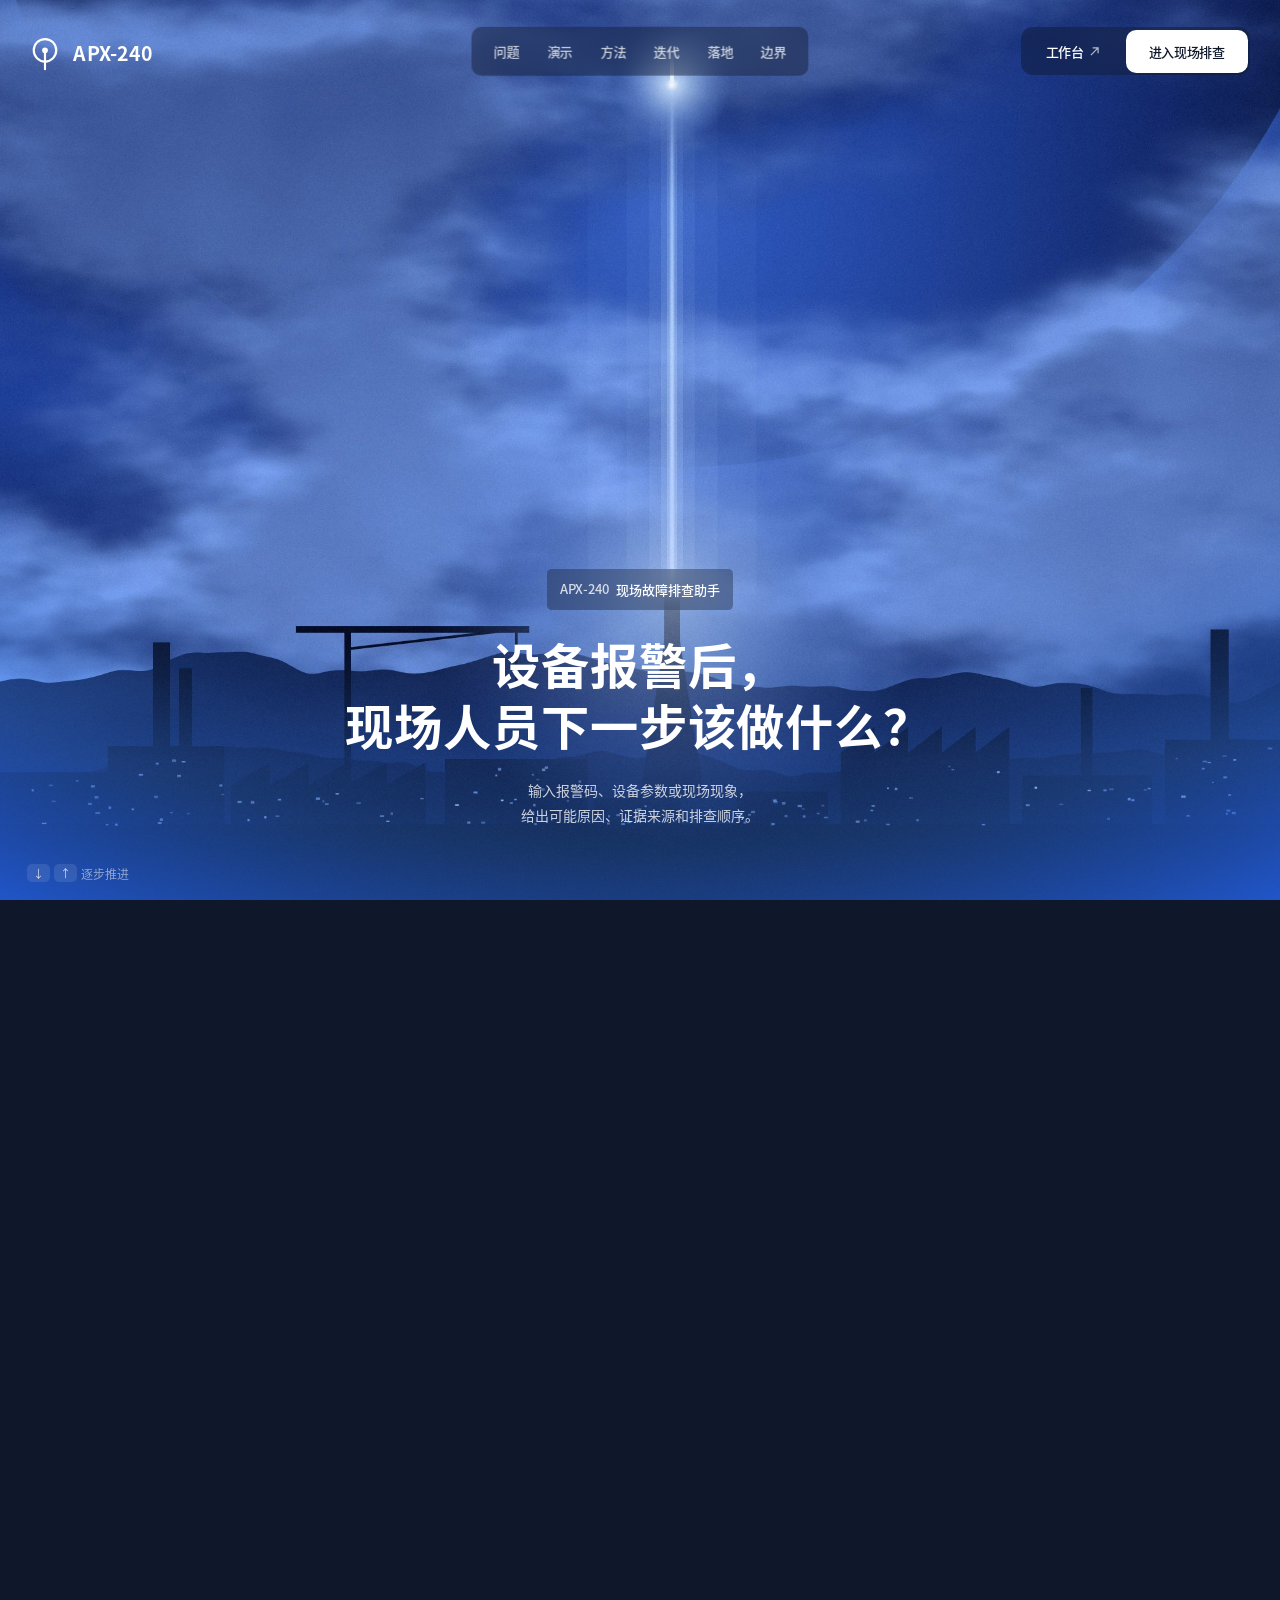
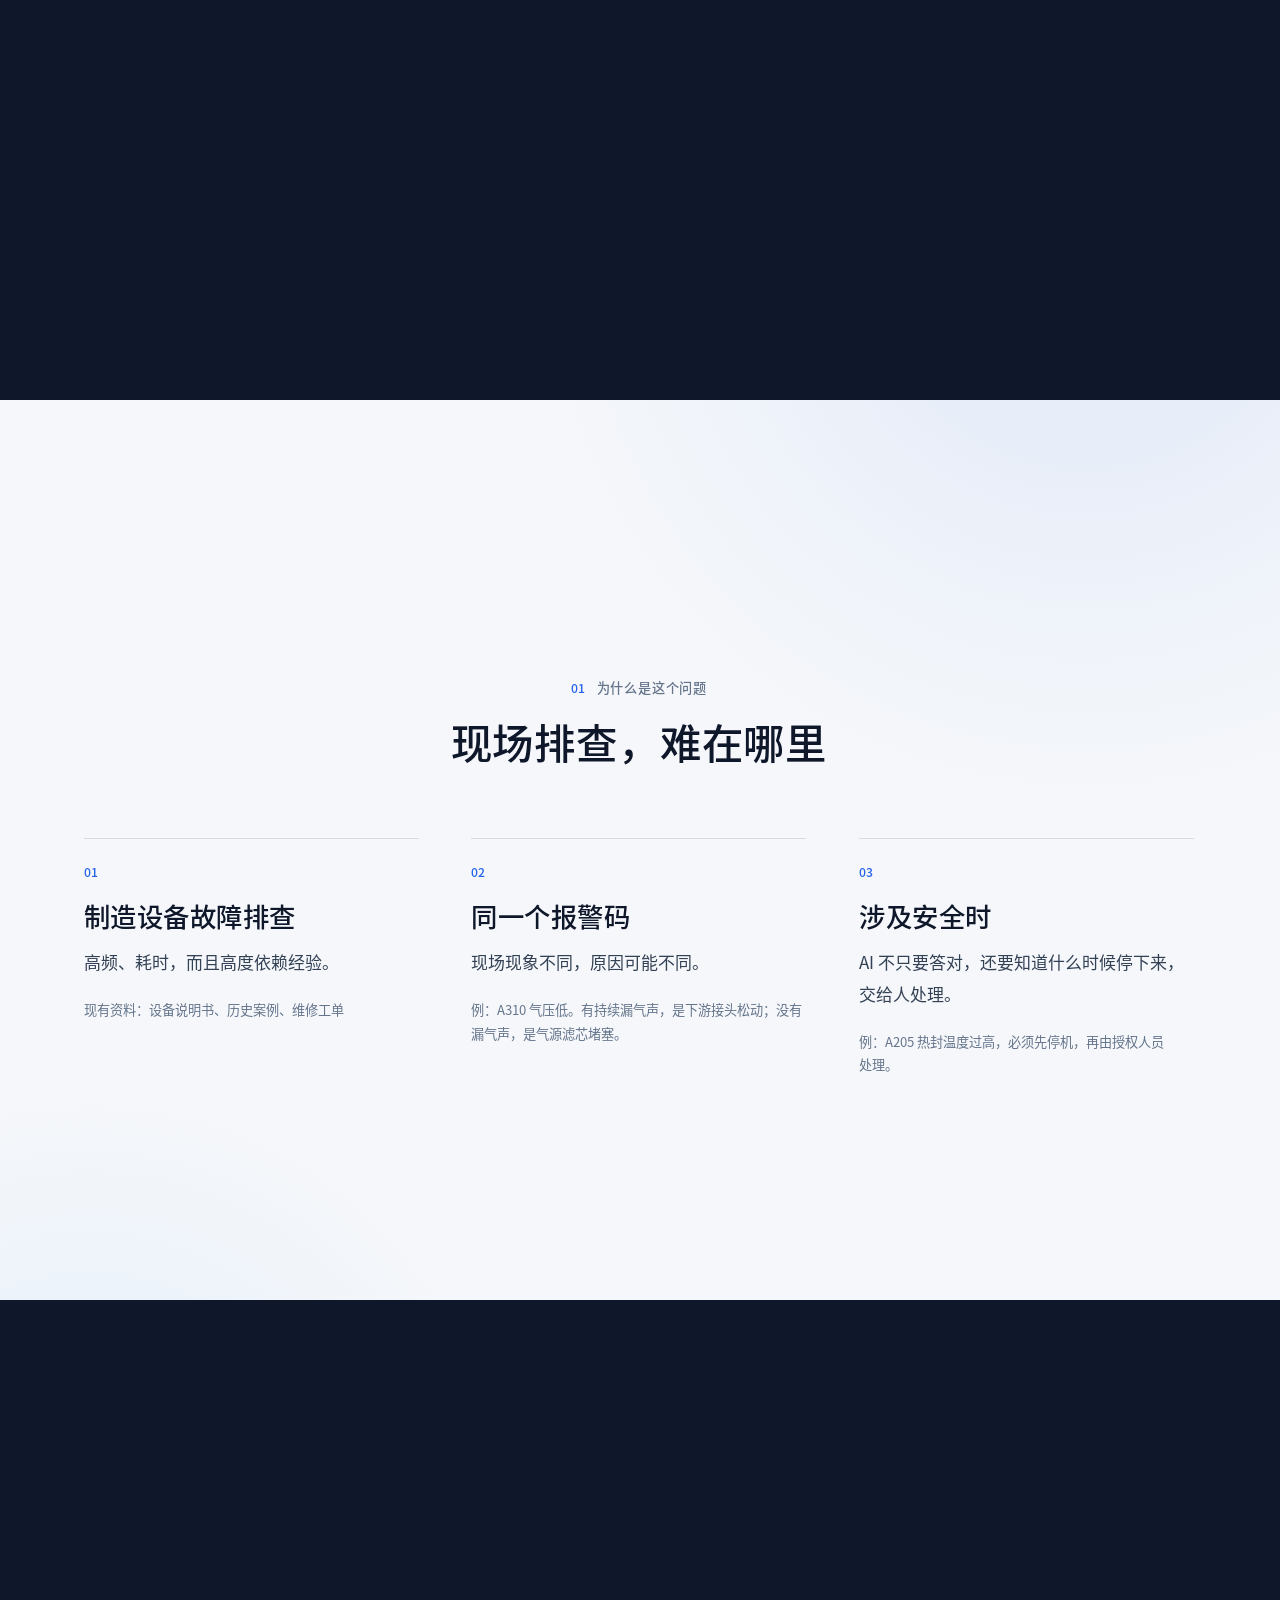
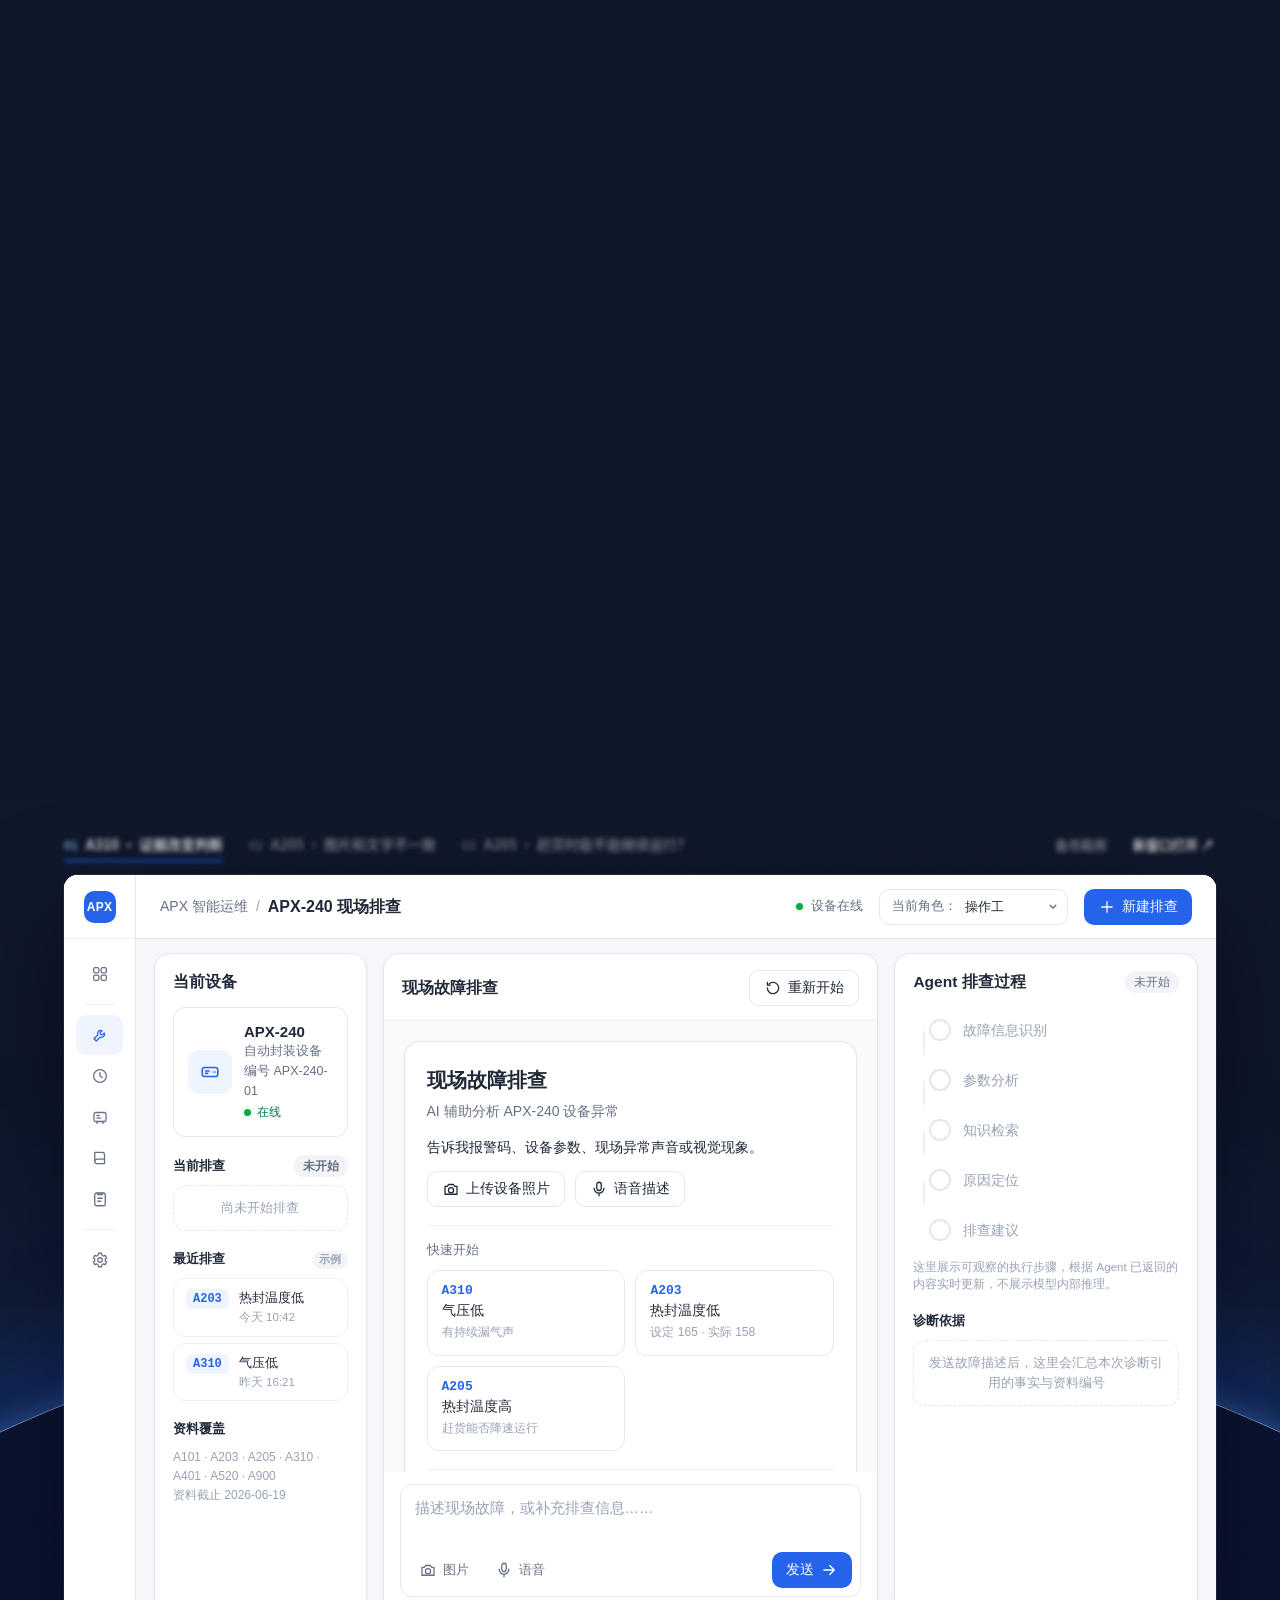
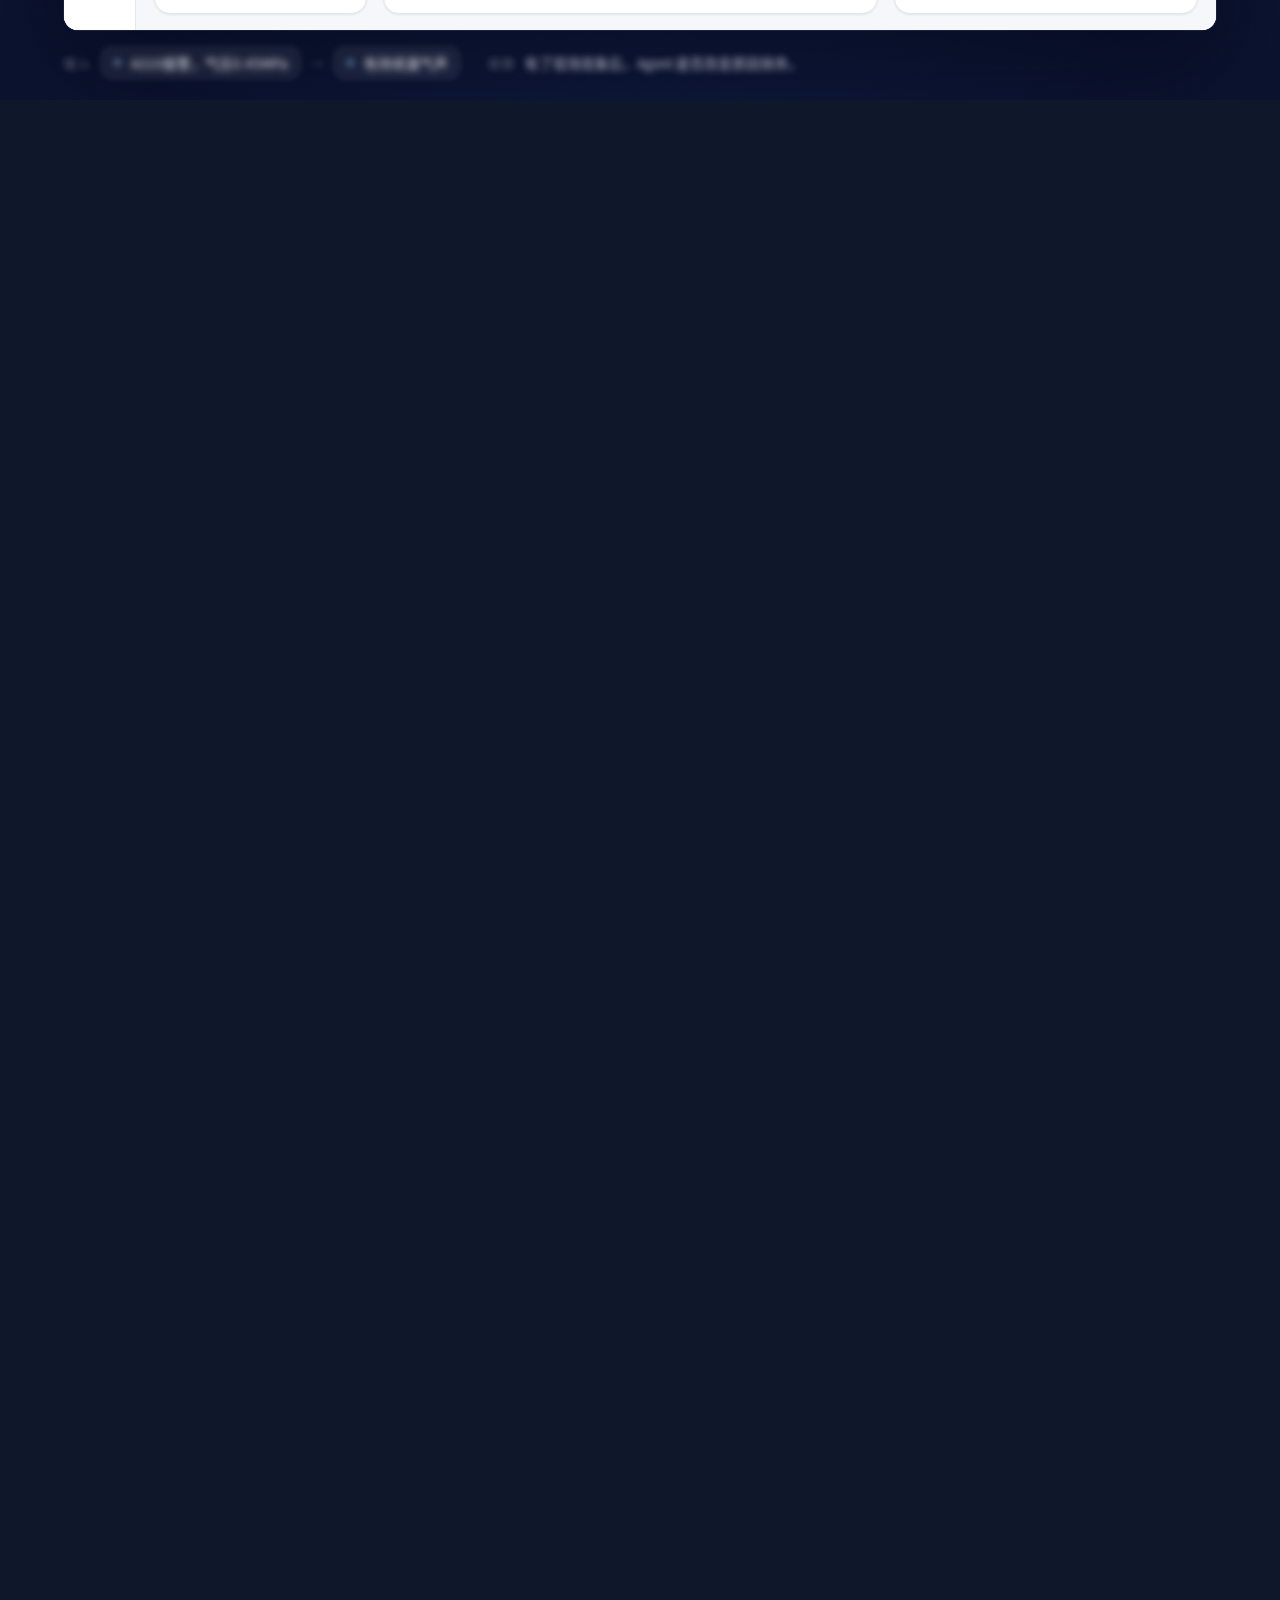
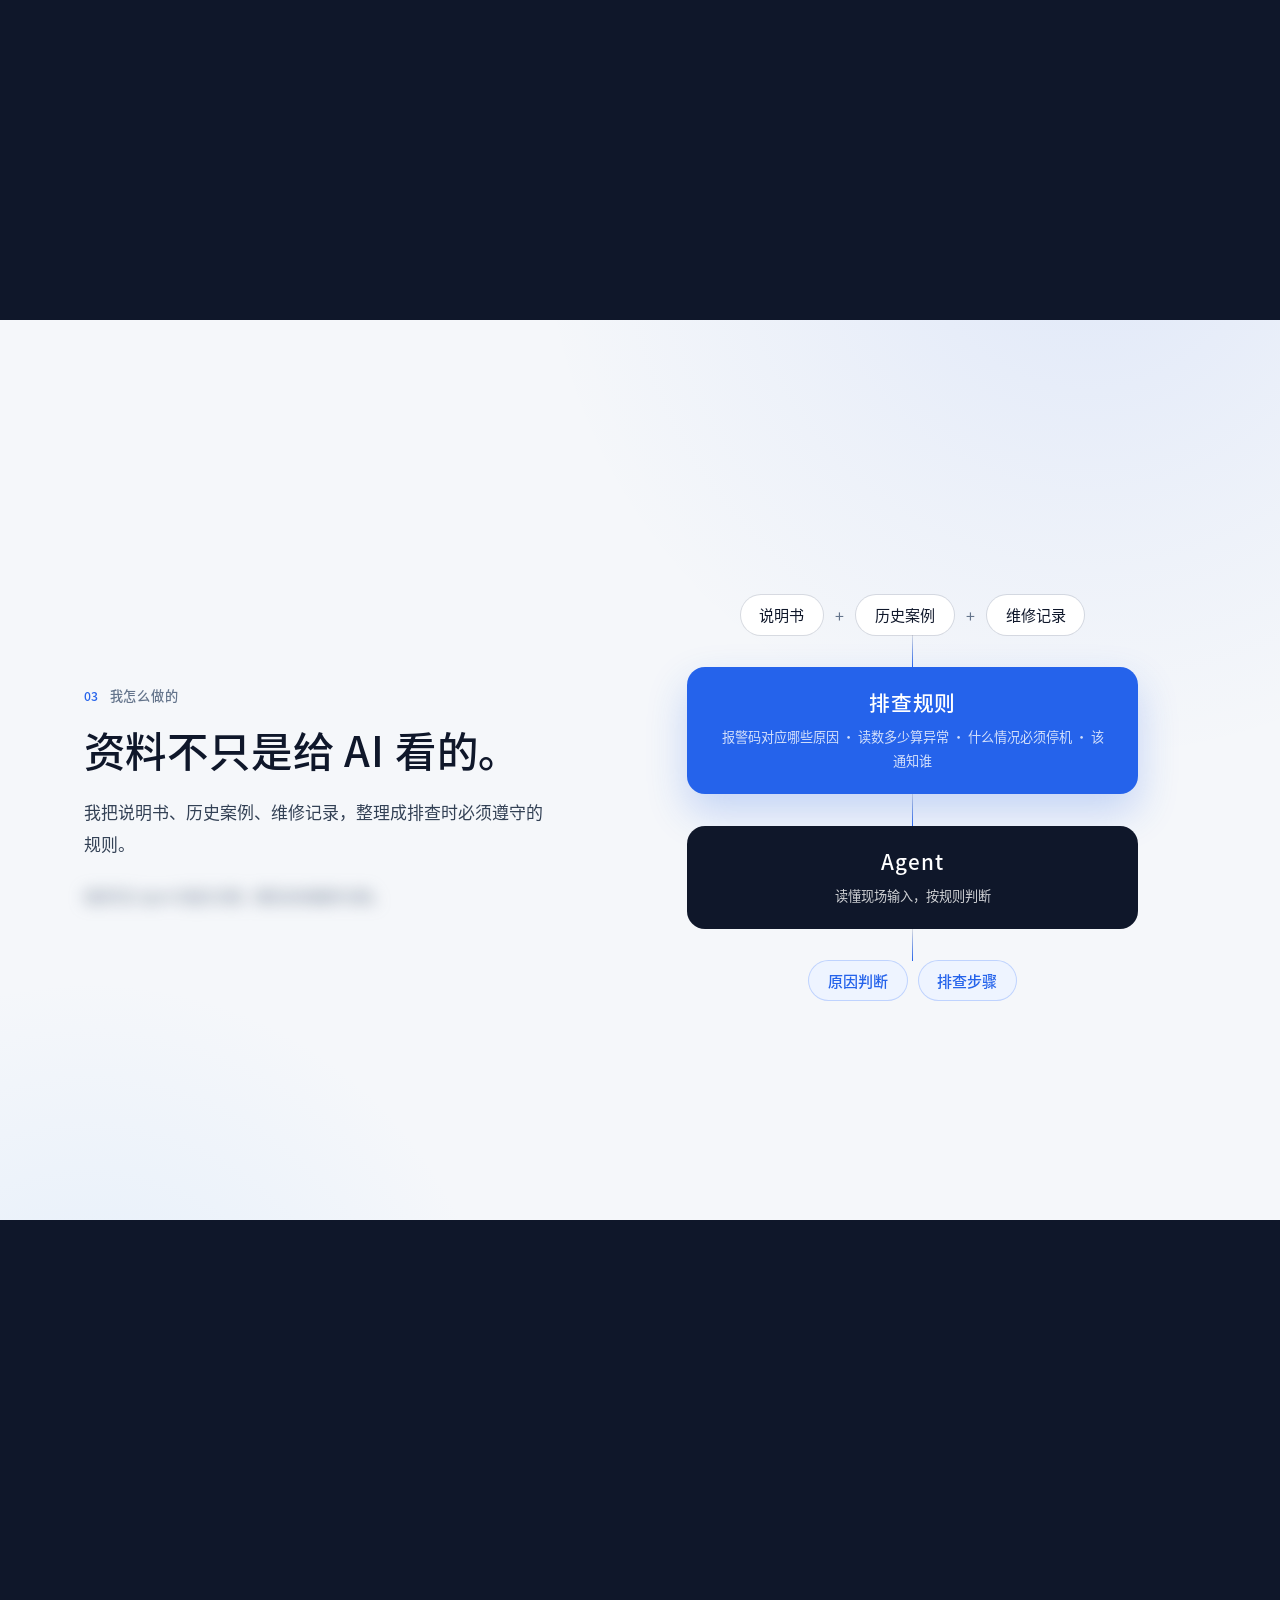
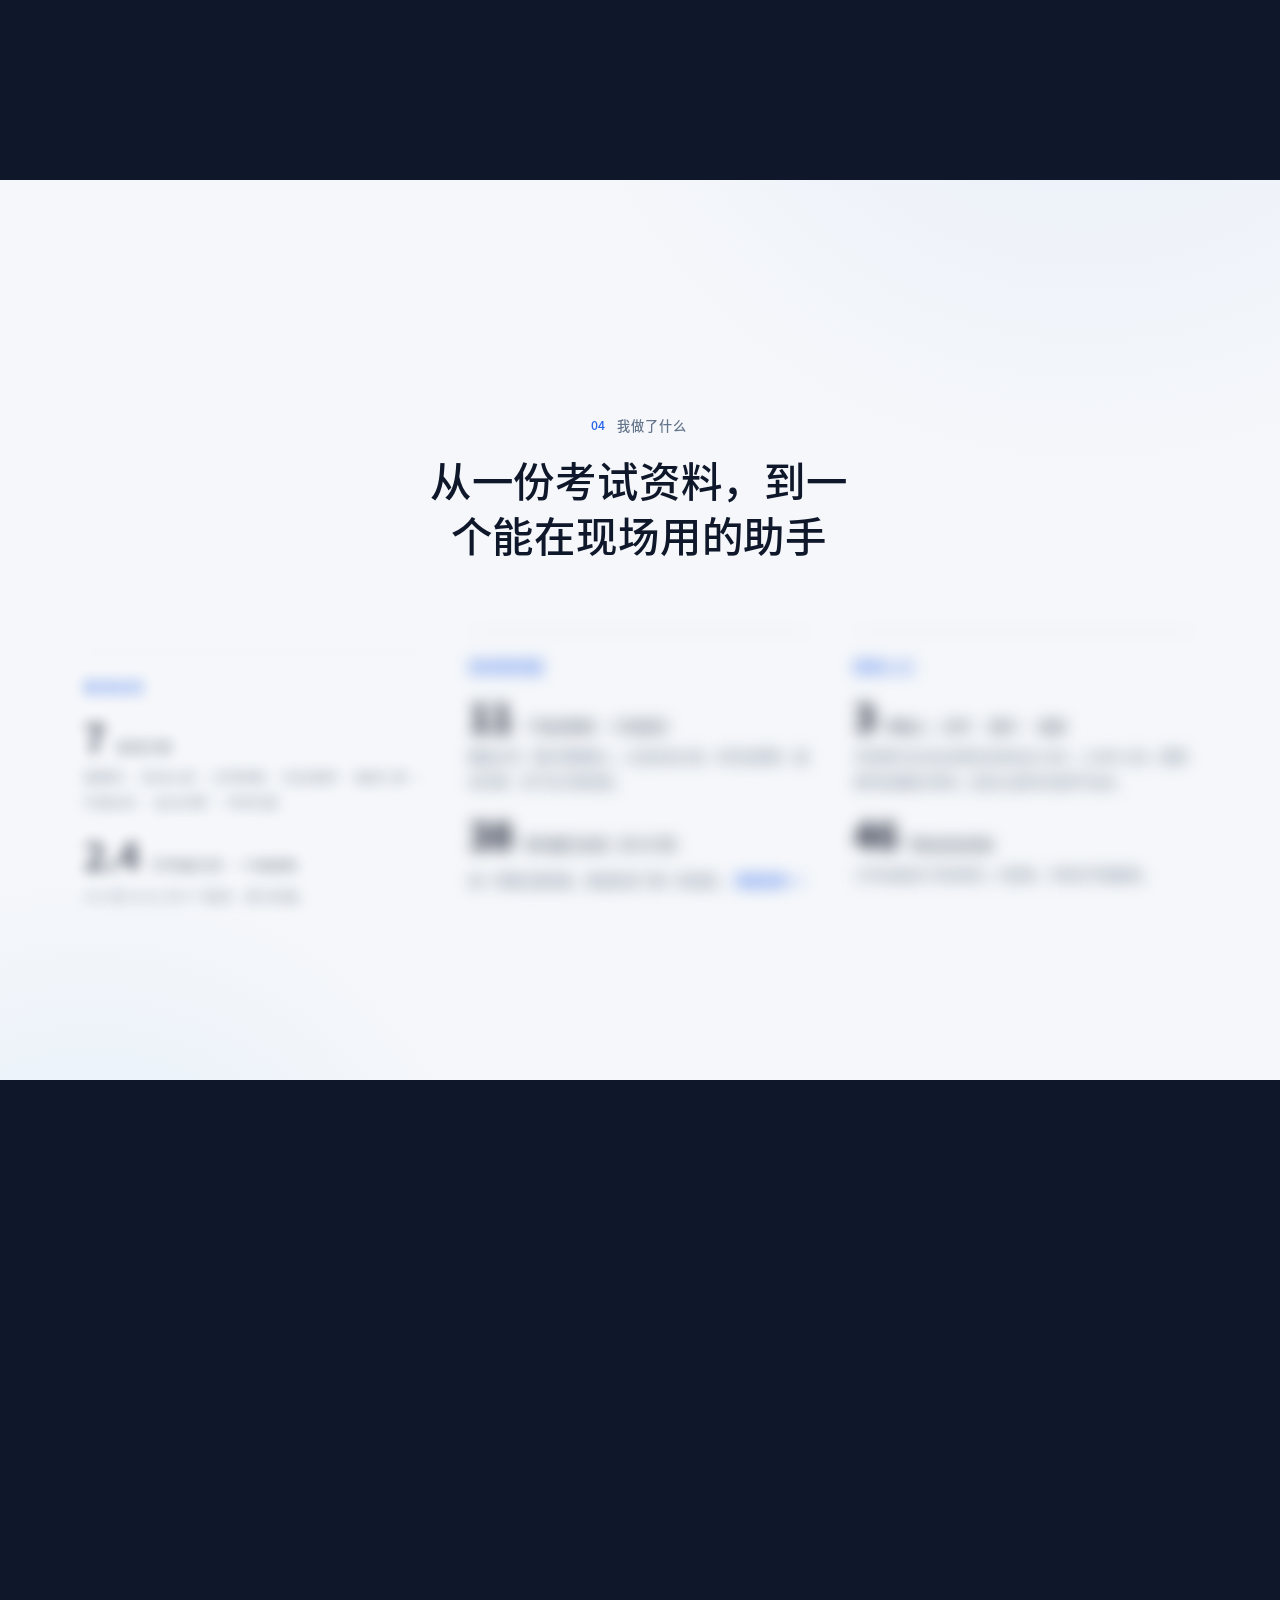
==== commit 7890fbc7: "Add files via upload" ====
--- a/pre/index.html
+++ b/pre/index.html
@@ -230,13 +230,52 @@
     </div>
   </section>
 
-  <!-- ============== 04 · 迭代 ============== -->
+  <!-- ============== 04 · 我做了什么（可量化） ============== -->
+  <section class="scene scene--sec scene--light" id="work" data-scene="work" data-chapter="method" data-theme="light" data-beats="0,.32,.56,.82" style="--travel:320svh">
+    <div class="scene__viewport sec">
+      <div class="sheet sheet--flat" aria-hidden="true"><div class="wash wash--low"></div></div>
+      <div class="sec__inner">
+        <header class="sec-head" data-anim="lead" data-win="-0.35,0">
+          <p class="eyebrow"><span>04</span>我做了什么</p>
+          <h2 class="h2">从一份考试资料，到一个能在现场用的助手</h2>
+        </header>
+
+        <div class="facts facts--work">
+          <article class="wk" data-anim="card" data-win=".12,.32">
+            <h3 class="wk__t">整理规则</h3>
+            <div class="wk__n"><b data-count="8">8</b><span>张知识表</span></div>
+            <p class="wk__d">报警码 · 安全红线 · 正常参数 · 历史案例 · 维修工单 · 升级矩阵 · 鉴别诊断 · 冲突归因</p>
+            <div class="wk__n"><b>2.4</b><span>万字提示词 · 十段结构</span></div>
+            <p class="wk__d">v3.0 到 v3.8.2 共 9 个版本，现已封版。</p>
+          </article>
+
+          <article class="wk" data-anim="card" data-win=".36,.56">
+            <h3 class="wk__t">测试和修复</h3>
+            <div class="wk__n"><b data-count="12">12</b><span>个测试用例 · 9 轮回归</span></div>
+            <p class="wk__d">覆盖文字、图片两种输入，以及安全红线、零历史案例、通信中断、生产压力等场景。</p>
+            <div class="wk__n"><b data-count-issues>—</b><span>项问题已关闭（共 42 项）</span></div>
+            <p class="wk__d">每一项都记着现象、根因和改了哪一条规则。<button type="button" class="tlink tlink--blue" id="issues-open">查看清单 →</button></p>
+          </article>
+
+          <article class="wk" data-anim="card" data-win=".6,.8">
+            <h3 class="wk__t">现场入口</h3>
+            <div class="wk__n"><b data-count="3">3</b><span>种输入：文字 · 照片 · 语音</span></div>
+            <p class="wk__d">手机照片在浏览器里先压到长边 1600、1.2MB 以内，原图直传会被接口拒绝，还会让这轮对话发不出去。</p>
+            <div class="wk__n"><b data-count="50">50</b><span>项自动化检查</span></div>
+            <p class="wk__d">工作台是自己写的单页，已部署，手机打开就能用。</p>
+          </article>
+        </div>
+      </div>
+    </div>
+  </section>
+
+  <!-- ============== 05 · 迭代 ============== -->
   <section class="scene scene--sec scene--light" id="iter" data-scene="iter" data-chapter="iter" data-theme="light" data-beats="0,.3,.46,.62,.76,.94" style="--travel:340svh">
     <div class="scene__viewport sec">
       <div class="sheet sheet--flat" aria-hidden="true"><div class="wash wash--low"></div></div>
       <div class="sec__inner">
         <header class="sec-head sec-head--left" data-anim="lead" data-win="-0.3,0">
-          <p class="eyebrow"><span>04</span>怎么改到能用</p>
+          <p class="eyebrow"><span>05</span>怎么改到能用</p>
           <h2 class="h2">一个改了三次才修好的问题</h2>
           <p class="lead">安全规则 SAFE-01，总在不该出现的场景里被引用。</p>
         </header>
@@ -255,12 +294,7 @@
           <p><span class="line"><span class="line__in">同一个问题改了两次还复发，</span></span><span class="line"><span class="line__in">说明我修的可能不是根因。</span></span></p>
         </blockquote>
 
-        <p class="stats" data-anim="fade" data-win="-0.25,0">
-          <span><b data-count="9">9</b>轮回归测试</span>
-          <span><b data-count-issues>—</b>项问题已关闭</span>
-          <span><b data-count="50">50</b>项前端自动化检查</span>
-          <button type="button" class="tlink tlink--blue" id="issues-open">查看问题清单 →</button>
-        </p>
+        <p class="stats" data-anim="fade" data-win=".84,.96">还剩 1 项没修完：【已知事实】偶尔会混进「提问者角色」这类非设备信息，已经写进已知局限里。</p>
       </div>
     </div>
   </section>
@@ -271,7 +305,7 @@
       <div class="sheet" aria-hidden="true"><div class="wash"></div></div>
       <div class="sec__inner split split--loop">
         <header class="sec-head sec-head--side" data-anim="lead" data-win="-0.35,0">
-          <p class="eyebrow"><span>05</span>落地</p>
+          <p class="eyebrow"><span>06</span>落地</p>
           <h2 class="h2">一次故障结束后，<br>经验不能跟着人一起离开。</h2>
           <p class="lead">维修结果进入记录，下一次同类故障可以直接复用。</p>
           <div class="legend" data-anim="fade" data-win=".78,.92"><span><i class="st st--on"></i>已实现</span><span><i class="st st--plan"></i>下一步产品化</span></div>
@@ -296,13 +330,49 @@
     </div>
   </section>
 
-  <!-- ============== 05B · 落地：ROI ============== -->
+  <!-- ============== 06B · 落地：卖给谁、怎么开始、怎么复制 ============== -->
+  <section class="scene scene--sec scene--light" id="biz" data-scene="biz" data-chapter="business" data-theme="light" data-beats="0,.32,.56,.82,.95" style="--travel:320svh">
+    <div class="scene__viewport sec">
+      <div class="sheet" aria-hidden="true"><div class="wash"></div></div>
+      <div class="sec__inner">
+        <header class="sec-head" data-anim="lead" data-win="-0.35,0">
+          <p class="eyebrow"><span>06</span>落地</p>
+          <h2 class="h2">卖给谁，怎么开始，怎么复制</h2>
+        </header>
+
+        <div class="facts facts--biz">
+          <article class="fact" data-anim="card" data-win=".12,.32">
+            <i class="fact__no">谁需要</i>
+            <h3 class="fact__t">设备多、停机贵的工厂</h3>
+            <p class="fact__d">用的人是操作工和维修工，掏钱的是设备或生产负责人。</p>
+            <p class="fact__eg">对他们来说，价值不是「有个 AI」，而是少停一次机、少叫一次专家。</p>
+          </article>
+          <article class="fact" data-anim="card" data-win=".36,.56">
+            <i class="fact__no">怎么开始</i>
+            <h3 class="fact__t">一台设备，四周试点</h3>
+            <p class="fact__d">不改现有流程：报警照报，只是多问它一句。</p>
+            <p class="fact__eg">四周里只看四个指标，客户自己就能验收，不用听我解释模型。</p>
+          </article>
+          <article class="fact" data-anim="card" data-win=".6,.8">
+            <i class="fact__no">怎么复制</i>
+            <h3 class="fact__t">换设备只换那 8 张表</h3>
+            <p class="fact__d">同型号设备：改表里的数据，规则逻辑不动。</p>
+            <p class="fact__eg">换一类新设备：按同样的 8 张表重填一遍；按这次的工作量估算，一次配置大约一周。</p>
+          </article>
+        </div>
+
+        <p class="biz__note" data-anim="fade" data-win=".84,.95">这三条是我的判断，还没有客户数据支撑，要在试点里验证。</p>
+      </div>
+    </div>
+  </section>
+
+  <!-- ============== 06C · 落地：ROI ============== -->
   <section class="scene scene--sec scene--light" id="value" data-scene="value" data-chapter="business" data-theme="light" data-beats="0,.46,.9" style="--travel:240svh">
     <div class="scene__viewport sec">
       <div class="sheet sheet--flat" aria-hidden="true"><div class="wash wash--low"></div></div>
       <div class="sec__inner roi">
         <header class="sec-head" data-anim="lead" data-win="-0.35,0">
-          <p class="eyebrow"><span>05</span>值不值得做</p>
+          <p class="eyebrow"><span>06</span>值不值得做</p>
           <h2 class="h2">没有客户数据，不虚构 ROI。</h2>
         </header>
 
@@ -328,7 +398,7 @@
       <div class="sheet sheet--dark" aria-hidden="true"><div class="horizon horizon--low"></div><div class="grain"></div></div>
       <div class="sec__inner close">
         <div class="limits" data-anim="limits" data-win="-0.3,0|.26,.4">
-          <p class="eyebrow eyebrow--dark"><span>06</span>边界</p>
+          <p class="eyebrow eyebrow--dark"><span>07</span>边界</p>
           <h2 class="h2 h2--dark">现在还做不到的</h2>
           <div class="lims">
             <article class="lim"><b>回答一次要 15 秒左右</b><p>提示词约 2.4 万字，每次都要完整传入。</p><p class="lim__next">下一步：缓存提示词，或按报警码拆成小规则。</p></article>
--- a/pre/css/style.css
+++ b/pre/css/style.css
@@ -578,6 +578,22 @@
 body.on-light .hint-keys kbd { background: rgba(15,23,42,.06); color: var(--t2); }
 .toast { position: fixed; left: 50%; bottom: 28px; transform: translateX(-50%); z-index: 60; background: var(--deep); color: #fff; padding: 11px 18px; border-radius: 12px; font-size: 14px; box-shadow: 0 12px 30px rgba(15,23,42,.3); max-width: 90vw; }
 
+
+/* ---------- 04 · 我做了什么 ---------- */
+.facts--work { gap: calc(48 * var(--u)); }
+.wk { border-top: 1px solid var(--line-2); padding-top: calc(26 * var(--u)); }
+.wk__t { margin: 0 0 calc(22 * var(--u)); font-size: calc(15 * var(--u)); font-weight: 600; letter-spacing: .08em; color: var(--primary); }
+.wk__n { display: flex; align-items: baseline; gap: 10px; margin-top: calc(22 * var(--u)); }
+.wk__n:first-of-type { margin-top: 0; }
+.wk__n b { font-size: calc(40 * var(--u)); font-weight: 700; line-height: 1; letter-spacing: .01em; color: var(--t1); font-variant-numeric: tabular-nums; }
+.wk__n span { font-size: calc(15 * var(--u)); color: var(--t2); }
+.wk__d { margin: calc(10 * var(--u)) 0 0; font-size: calc(14 * var(--u)); line-height: 1.85; color: var(--t3); text-wrap: pretty; }
+.wk__d .tlink--blue { font-size: calc(14 * var(--u)); margin-left: 4px; }
+
+/* ---------- 06 · 卖给谁、怎么开始、怎么复制 ---------- */
+.facts--biz .fact__no { font-family: var(--font-sans); font-size: calc(14 * var(--u)); font-weight: 600; letter-spacing: .08em; }
+.biz__note { margin: calc(56 * var(--u)) 0 0; text-align: center; font-size: calc(14 * var(--u)); color: var(--t3); }
+.stats { display: block; }
 
 /* 中文断行：避免孤字 */
 .lead, .note, .fact__d, .fact__eg, .lim p, .tl__s b { text-wrap: pretty; }
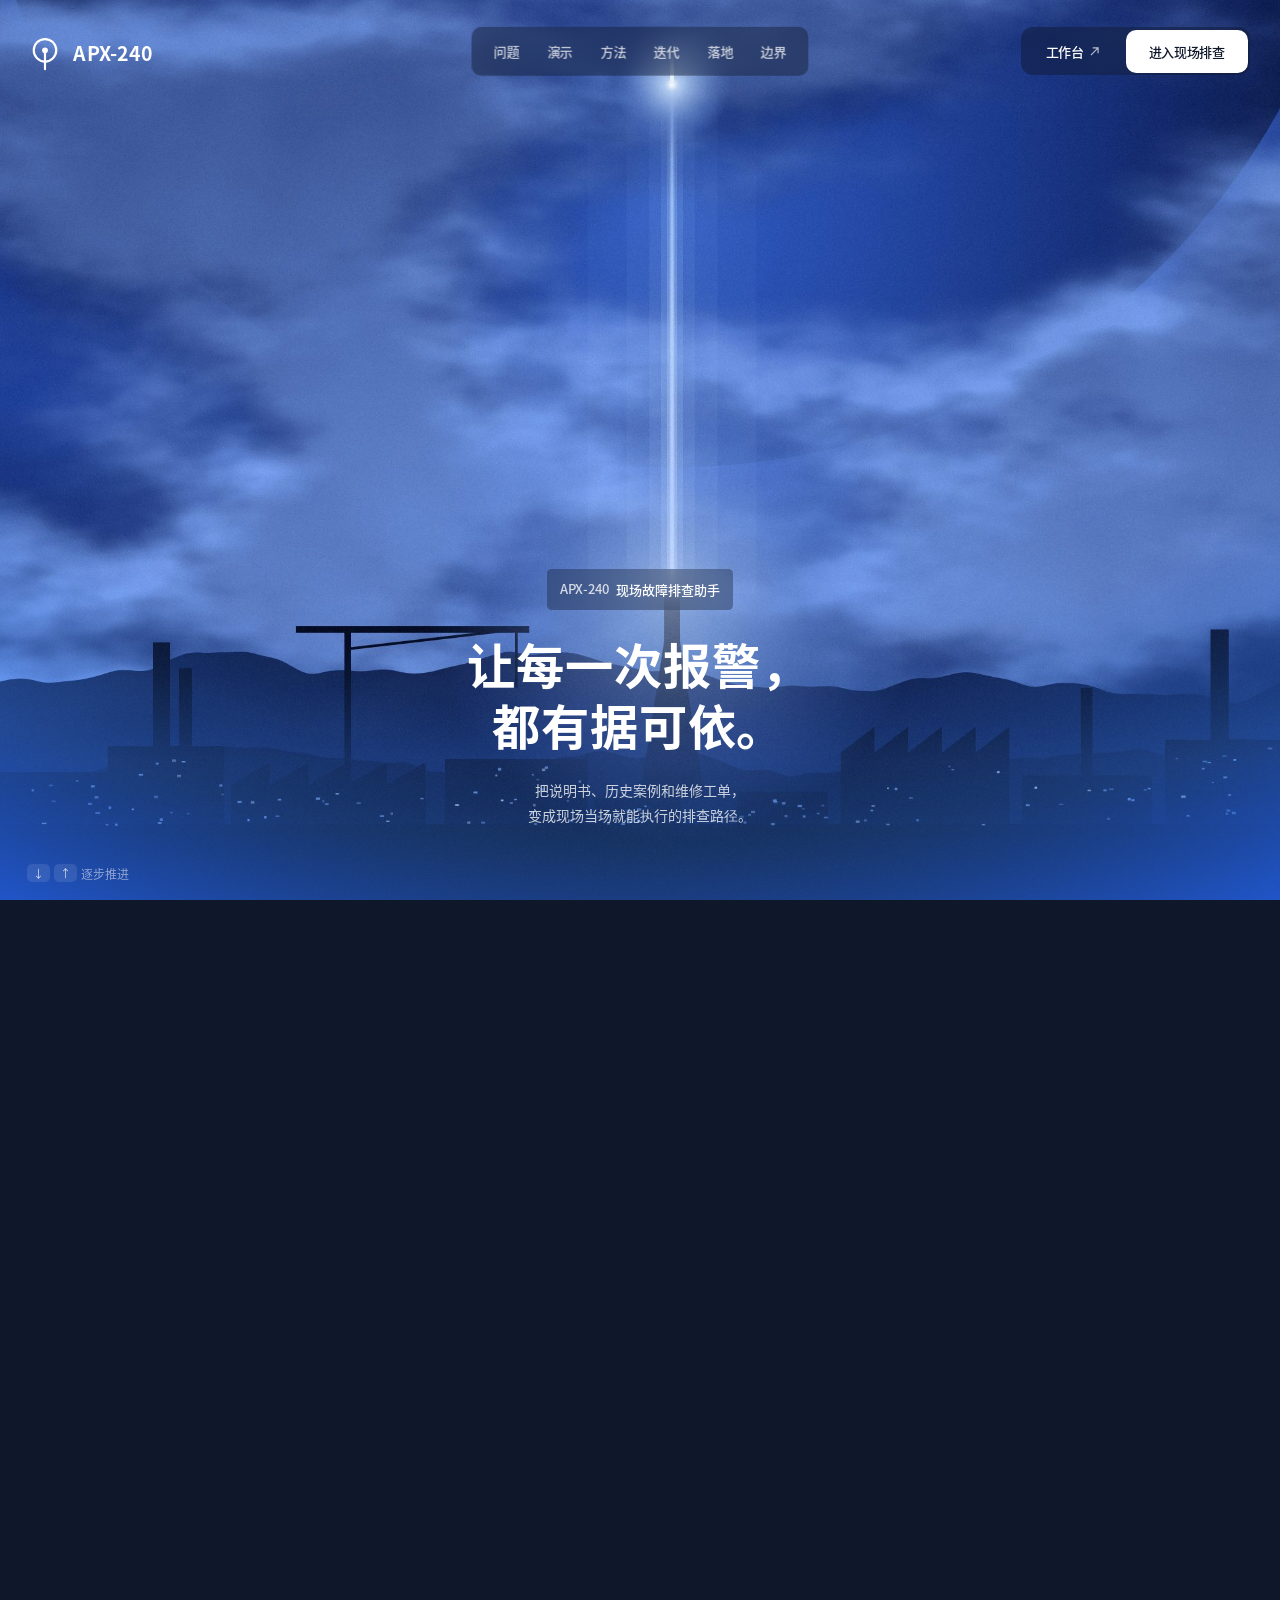
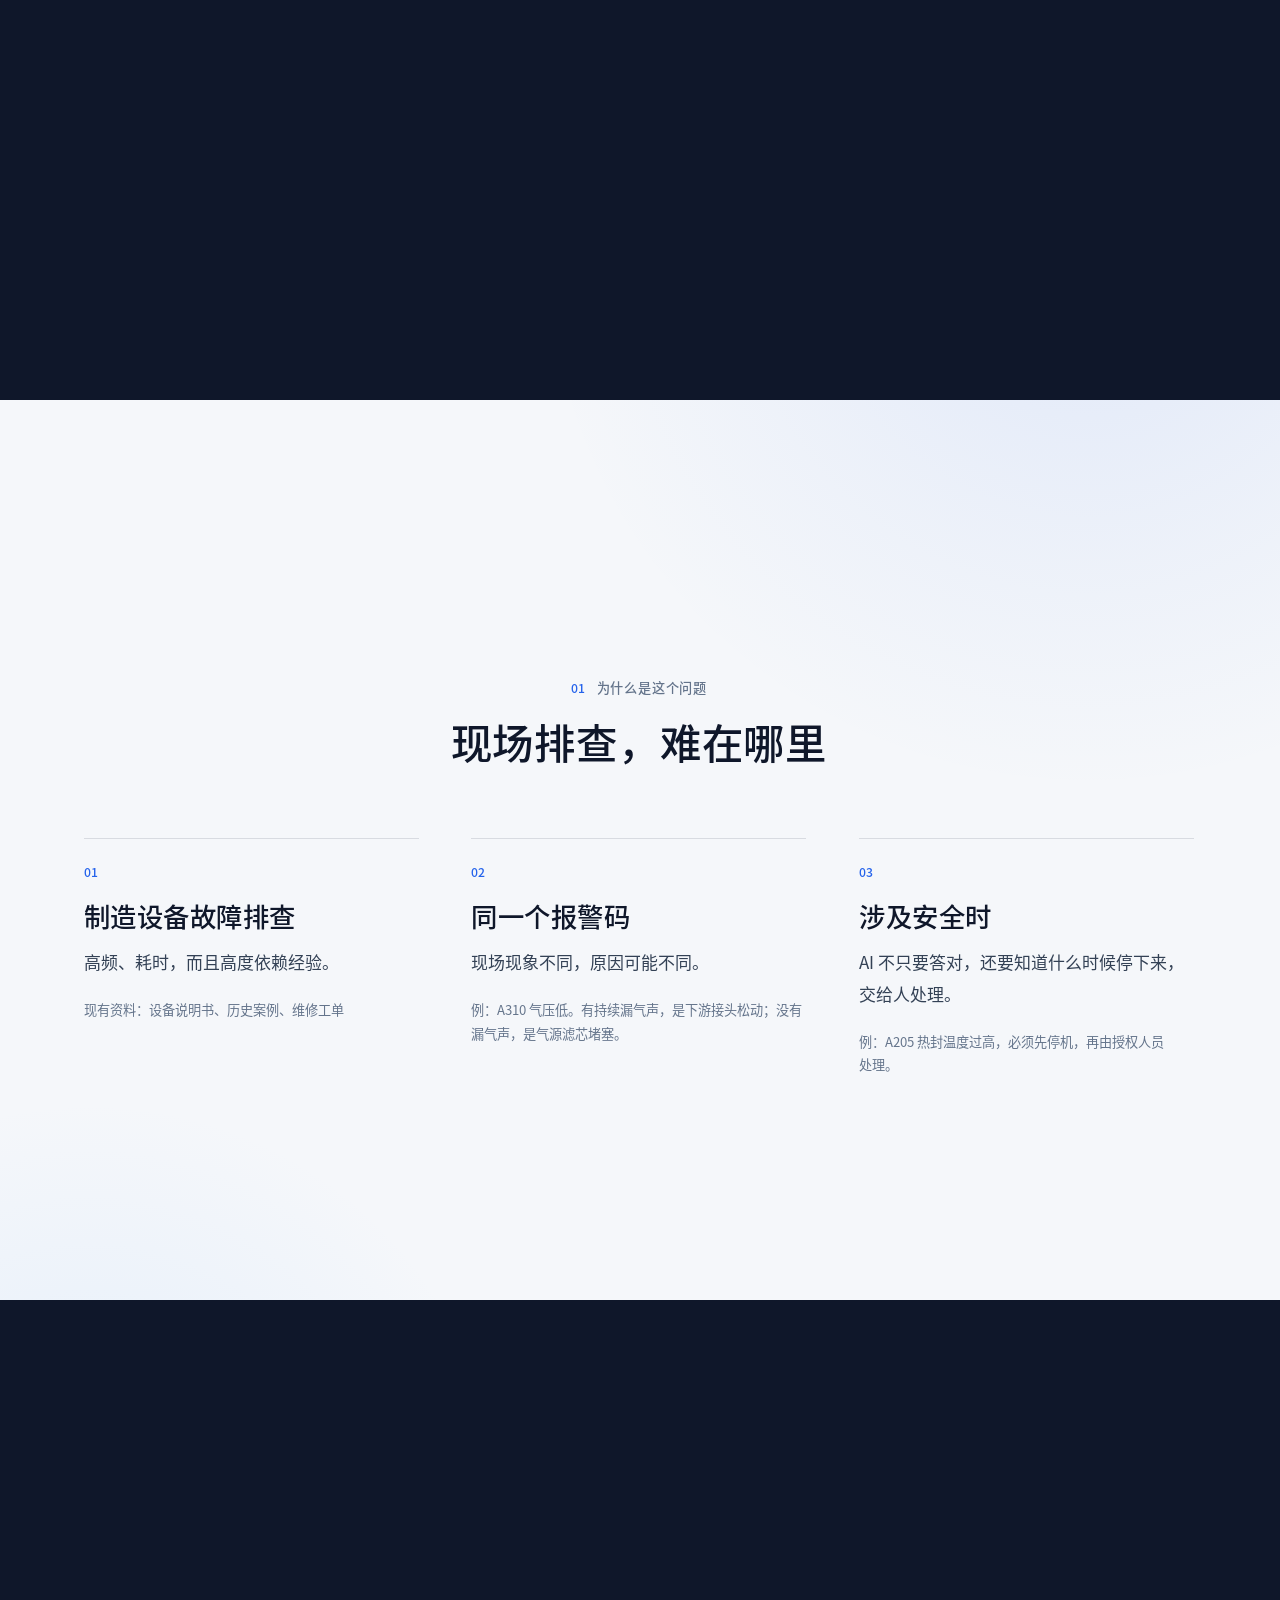
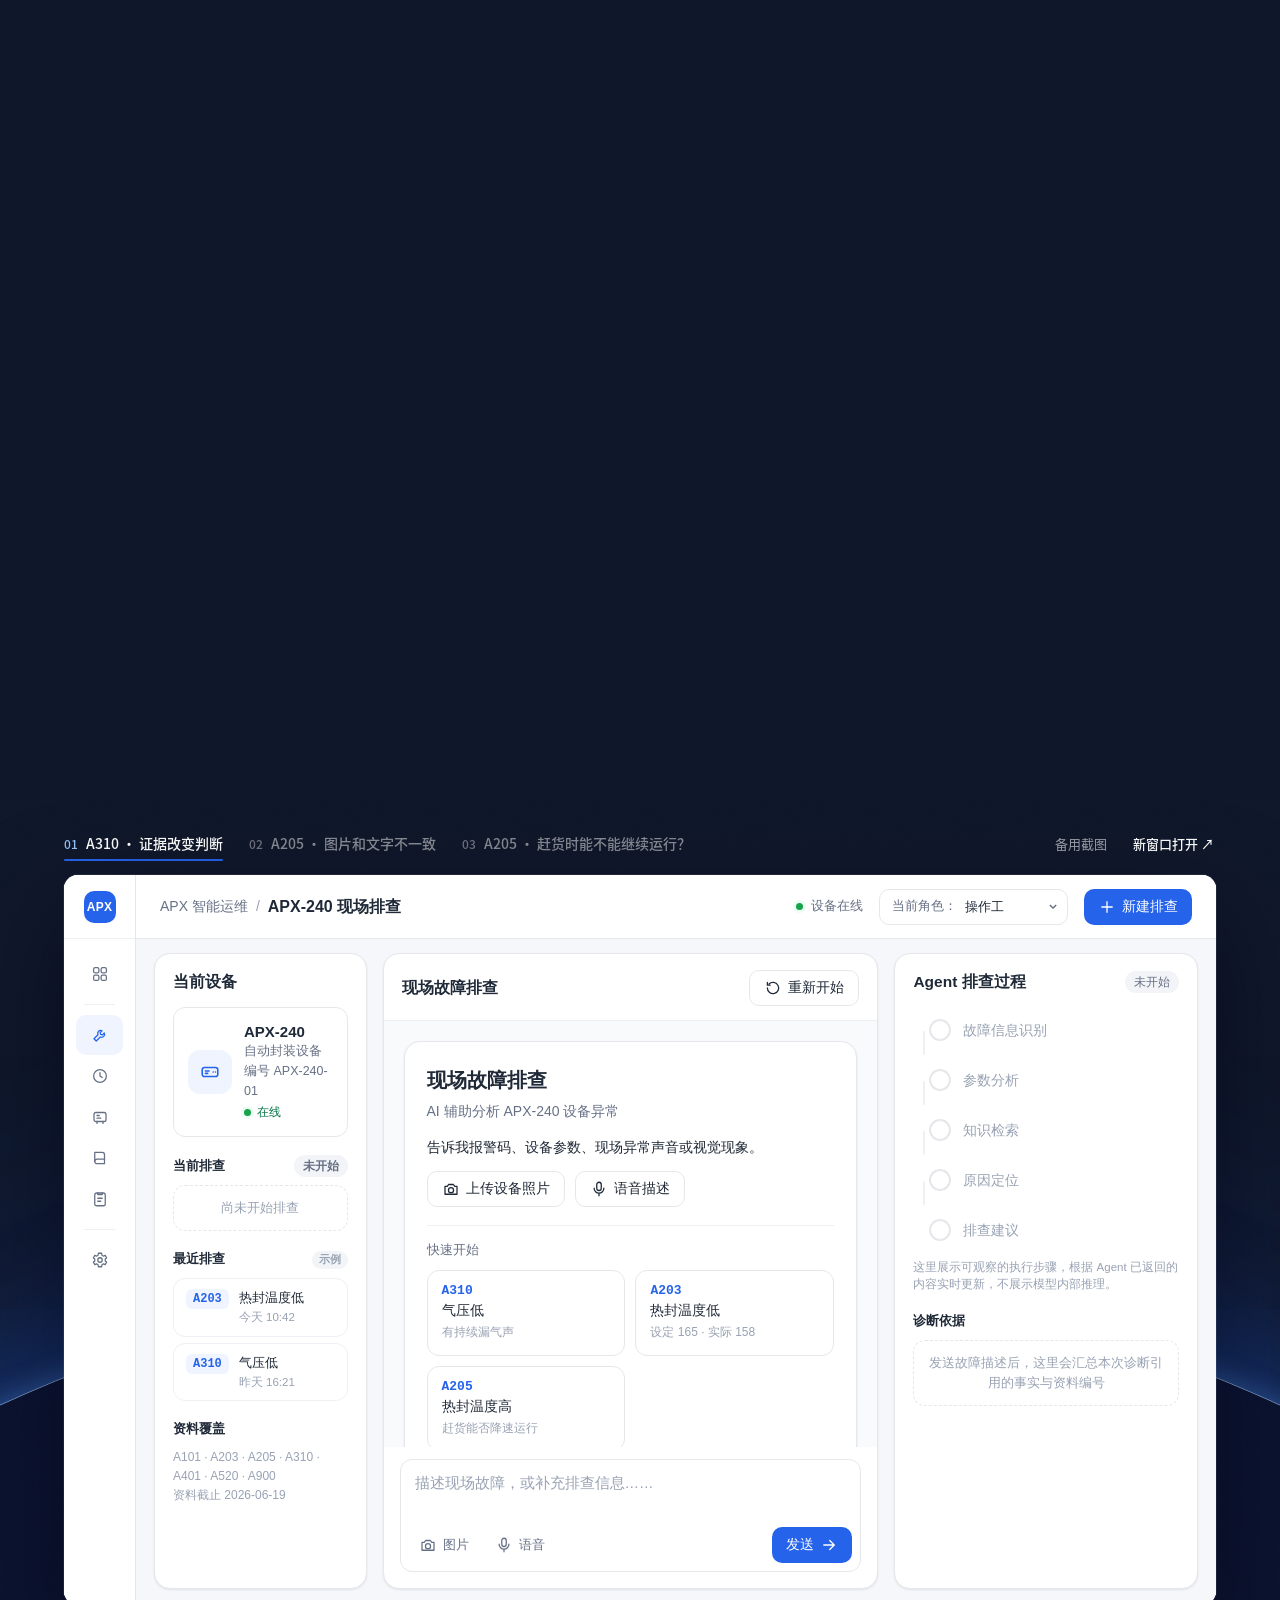
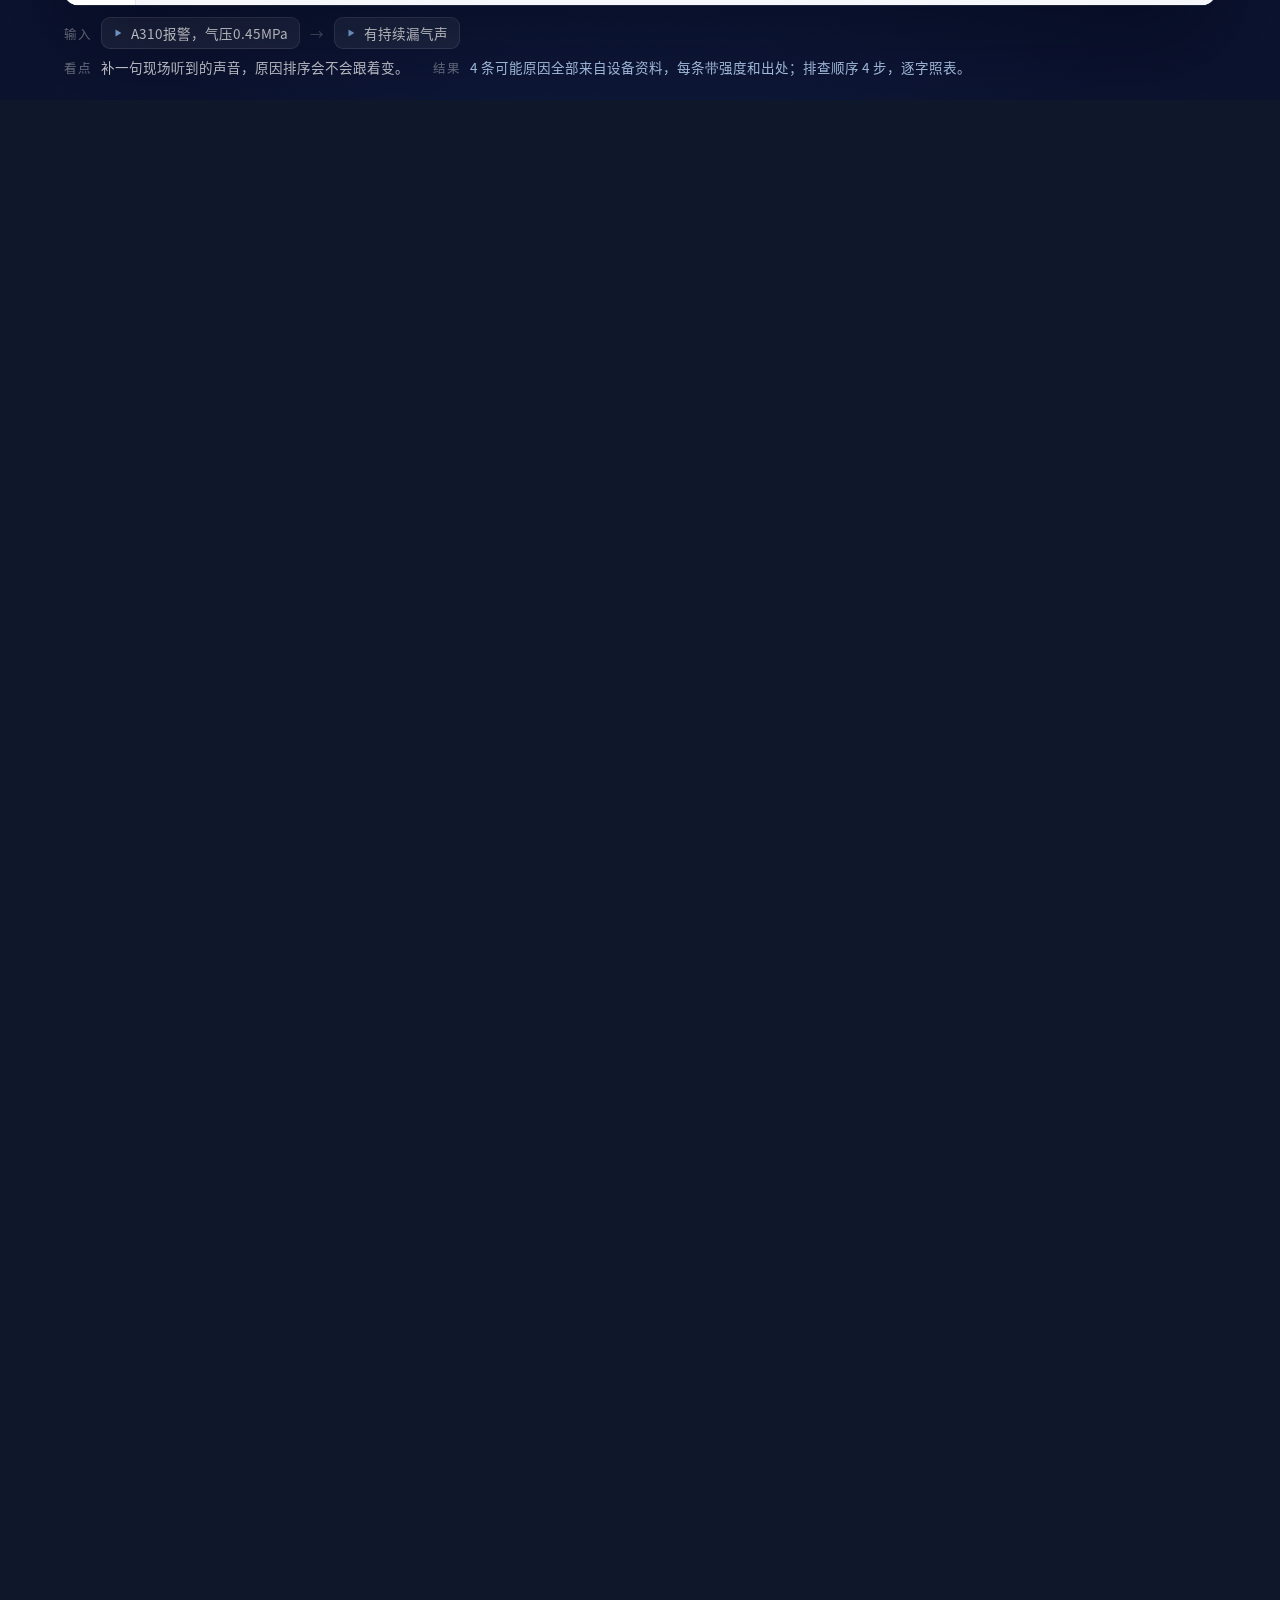
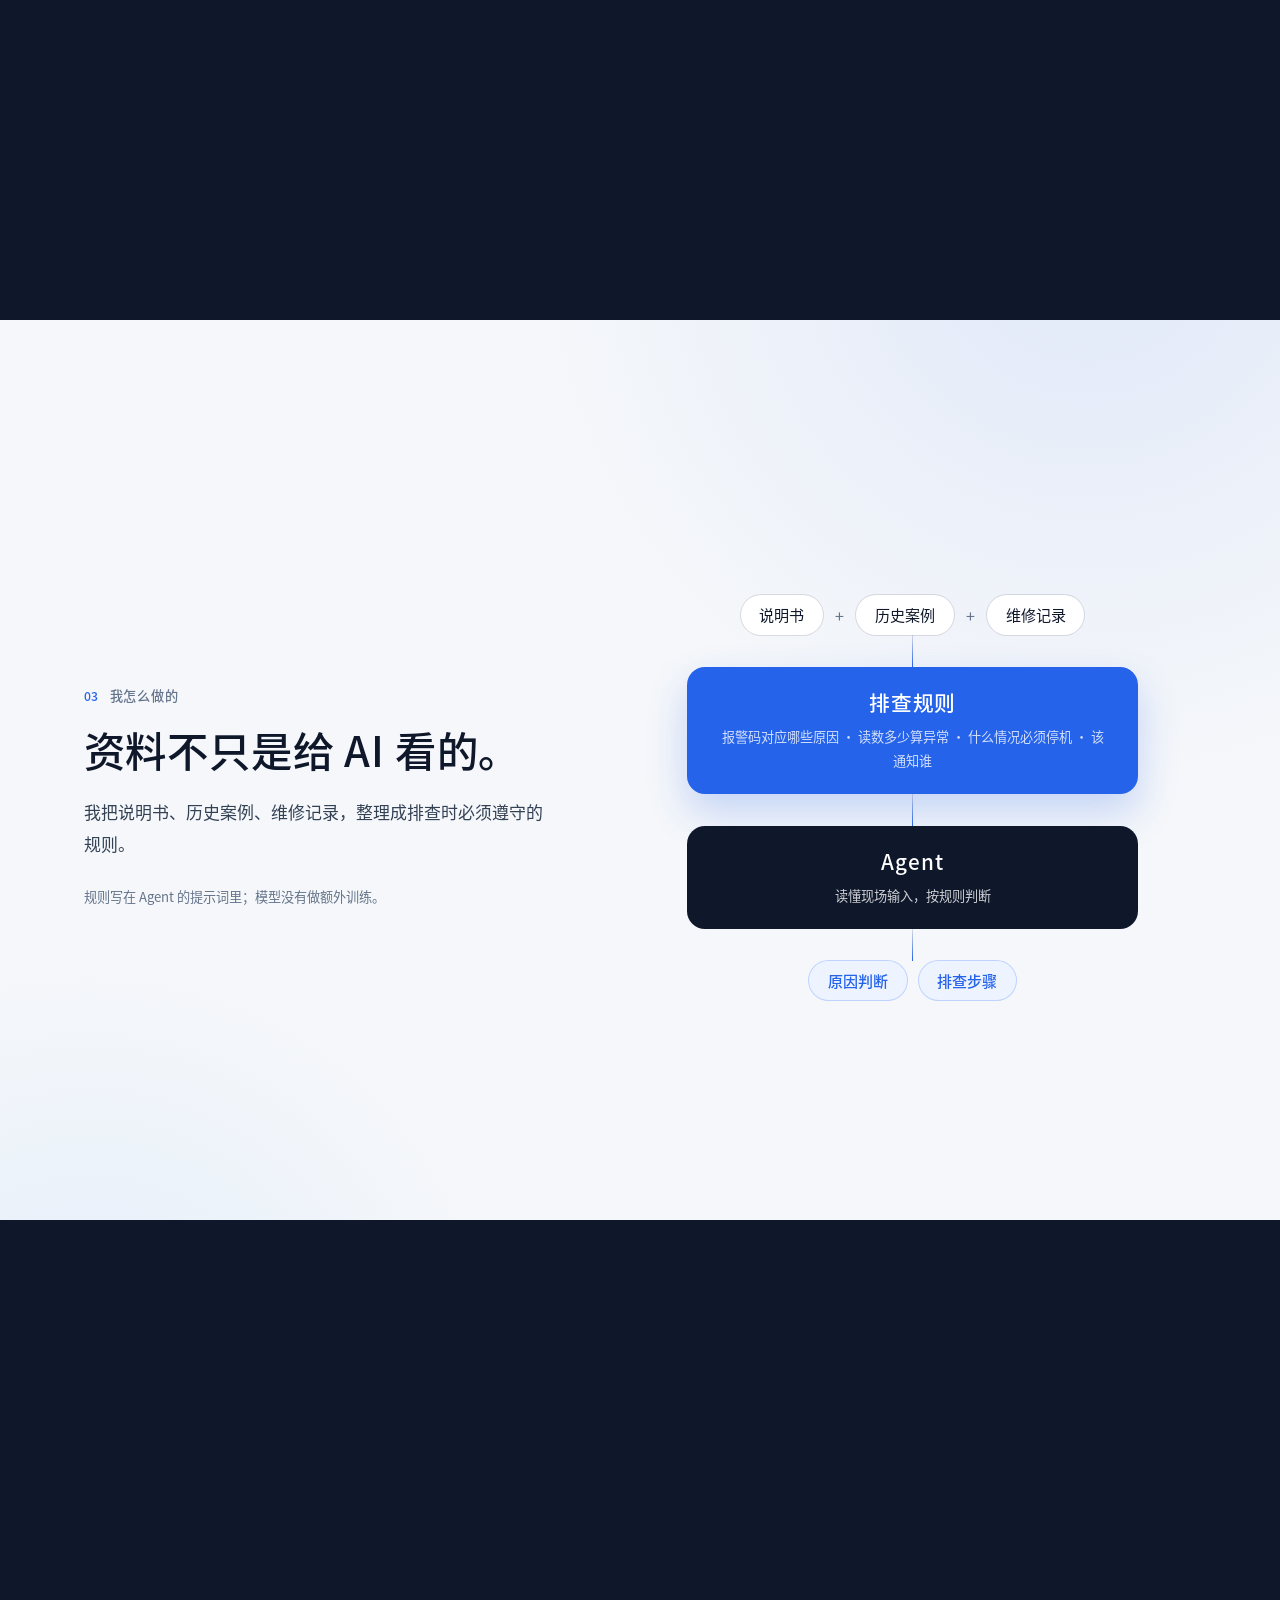
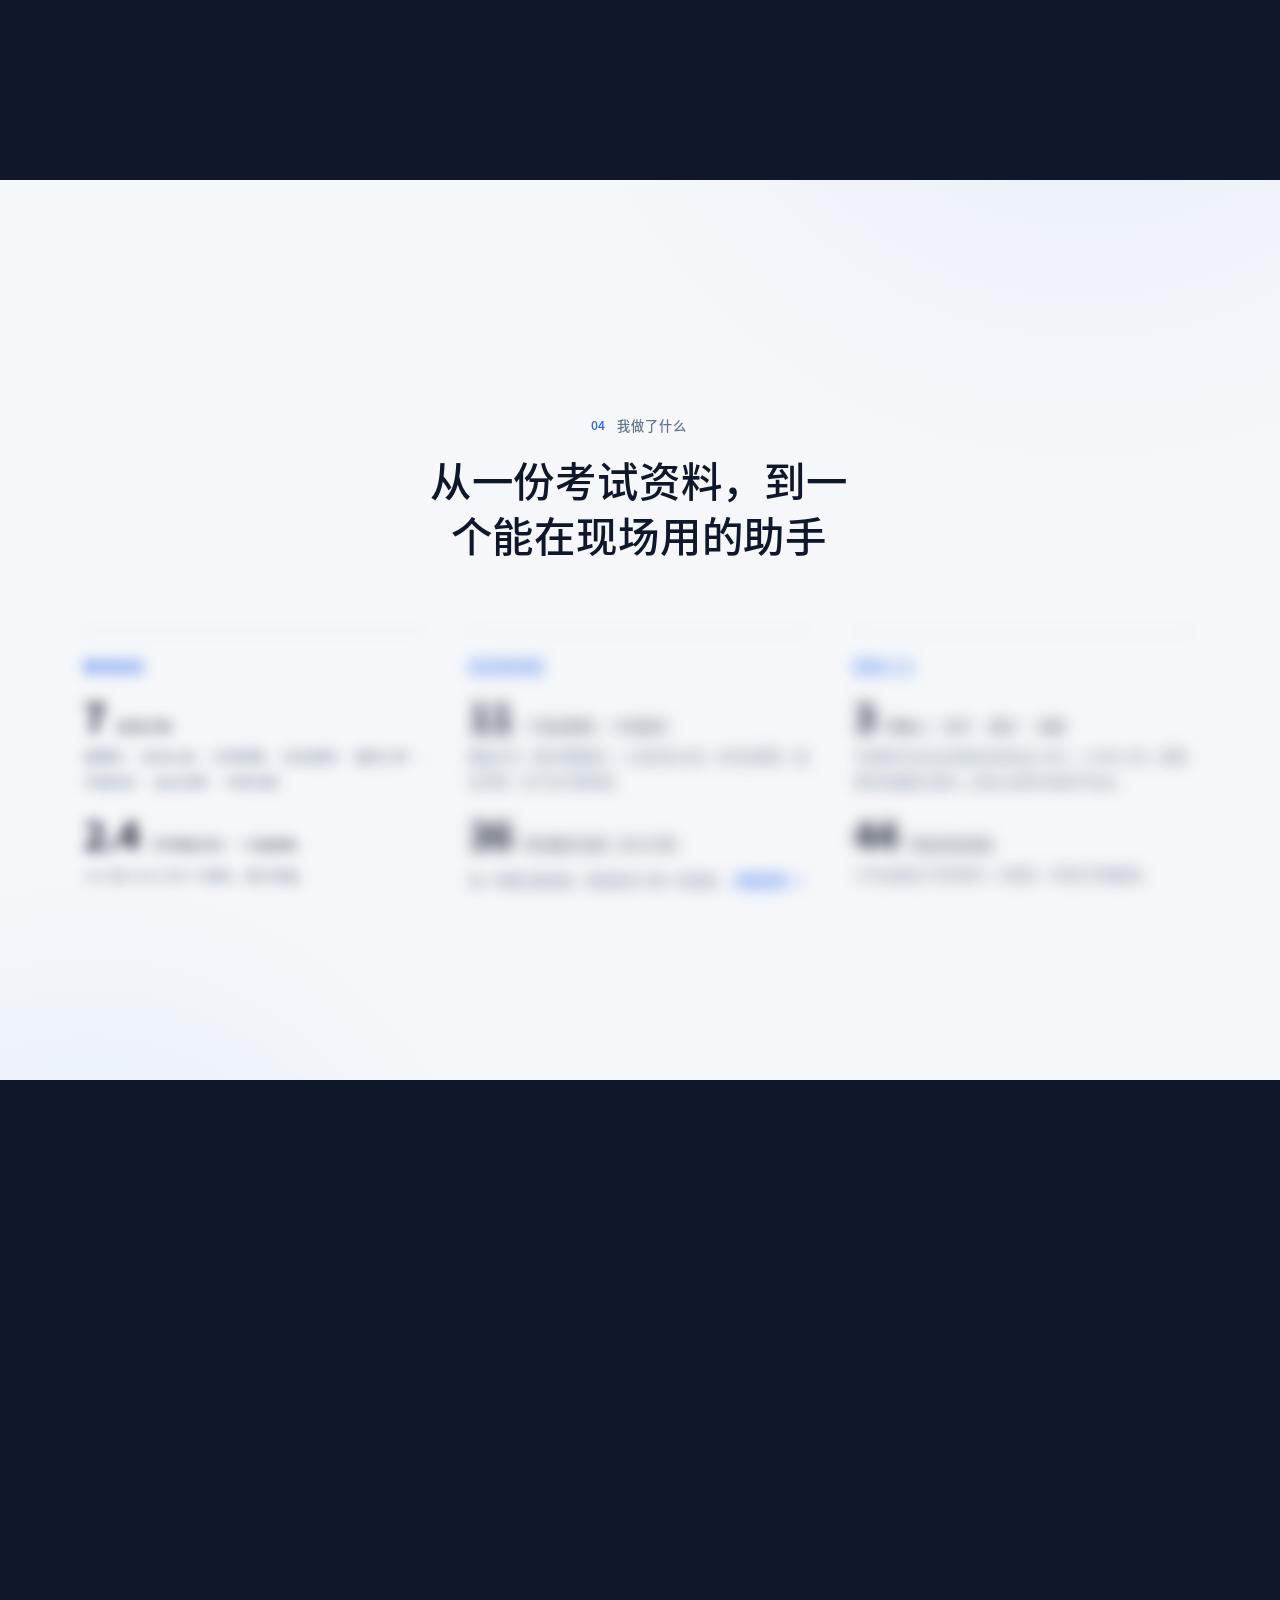
==== commit e5c63846: "Add files via upload" ====
--- a/pre/index.html
+++ b/pre/index.html
@@ -77,14 +77,14 @@
           </div>
         </div>
         <h1 class="hero__title">
-          <span class="line"><span class="line__in">设备报警后，</span></span>
-          <span class="line"><span class="line__in">现场人员下一步该做什么？</span></span>
+          <span class="line"><span class="line__in">让每一次报警，</span></span>
+          <span class="line"><span class="line__in">都有据可依。</span></span>
         </h1>
-        <p class="hero__subtitle">输入报警码、设备参数或现场现象，<br>给出可能原因、证据来源和排查顺序。</p>
+        <p class="hero__subtitle">把说明书、历史案例和维修工单，<br>变成现场当场就能执行的排查路径。</p>
       </div>
 
       <div class="platform__content">
-        <div class="pill"><span class="pill__dot"></span>已上线 · APX-240 现场排查工作台</div>
+        <div class="pill"><span class="pill__dot"></span>已上线 · 覆盖 7 个报警码 · 平均 15 秒出结果</div>
         <h2 class="platform__title">一张诊断卡，<br>告诉现场下一步做什么</h2>
         <div class="shot">
           <div class="shot__window">
@@ -157,7 +157,7 @@
       <div class="demo-intro" data-anim="lead" data-win="-0.22,0|.07,.17">
         <p class="eyebrow eyebrow--dark"><span>02</span>现场演示</p>
         <h2 class="h1">进入现场排查</h2>
-        <p class="lead lead--dark">三个场景，都在真实工作台里运行。</p>
+        <p class="lead lead--dark">三个场景，都在这台真实工作台里现场跑，不是录屏。</p>
       </div>
 
       <!-- 场景 01 的前奏：证据一条条出现 -->
@@ -173,7 +173,7 @@
               <div class="rk" data-a="0" data-b="1"><i></i>气源滤芯堵塞</div>
               <div class="rk rk--hit" data-a="1" data-b="0"><i></i>下游管路泄漏</div>
             </div>
-            <span>有了漏气声，排序随之改变</span>
+            <span>有了漏气声，排在第一的原因就换了</span>
           </li>
         </ol>
       </div>
--- a/pre/css/style.css
+++ b/pre/css/style.css
@@ -432,8 +432,10 @@
 .backup__body img { width: 100%; height: auto; }
 .backup__body p { margin: 60px 24px; text-align: center; line-height: 1.9; }
 .backup__body code { font-family: var(--font-mono); font-size: 12.5px; background: var(--tint); color: var(--primary); padding: 1px 6px; border-radius: 5px; }
-.demo-cap { display: flex; align-items: center; gap: 28px; flex-shrink: 0; min-height: 36px; font-size: 13.5px; color: rgba(255,255,255,.62); }
-.demo-cap > span { display: flex; align-items: center; gap: 10px; min-width: 0; }
+.demo-cap { display: flex; flex-direction: column; align-items: flex-start; gap: 8px; flex-shrink: 0; font-size: 13.5px; color: rgba(255,255,255,.62); }
+.demo-cap .cap-row { display: flex; align-items: center; gap: 10px; flex-wrap: wrap; min-width: 0; }
+.demo-cap .k--2 { margin-left: 14px; }
+.demo-cap .res { color: #BFDBFE; }
 .demo-cap .k { font-size: 12.5px; color: rgba(255,255,255,.42); letter-spacing: .04em; flex-shrink: 0; }
 .demo-cap .obs { color: rgba(255,255,255,.85); }
 .inp {
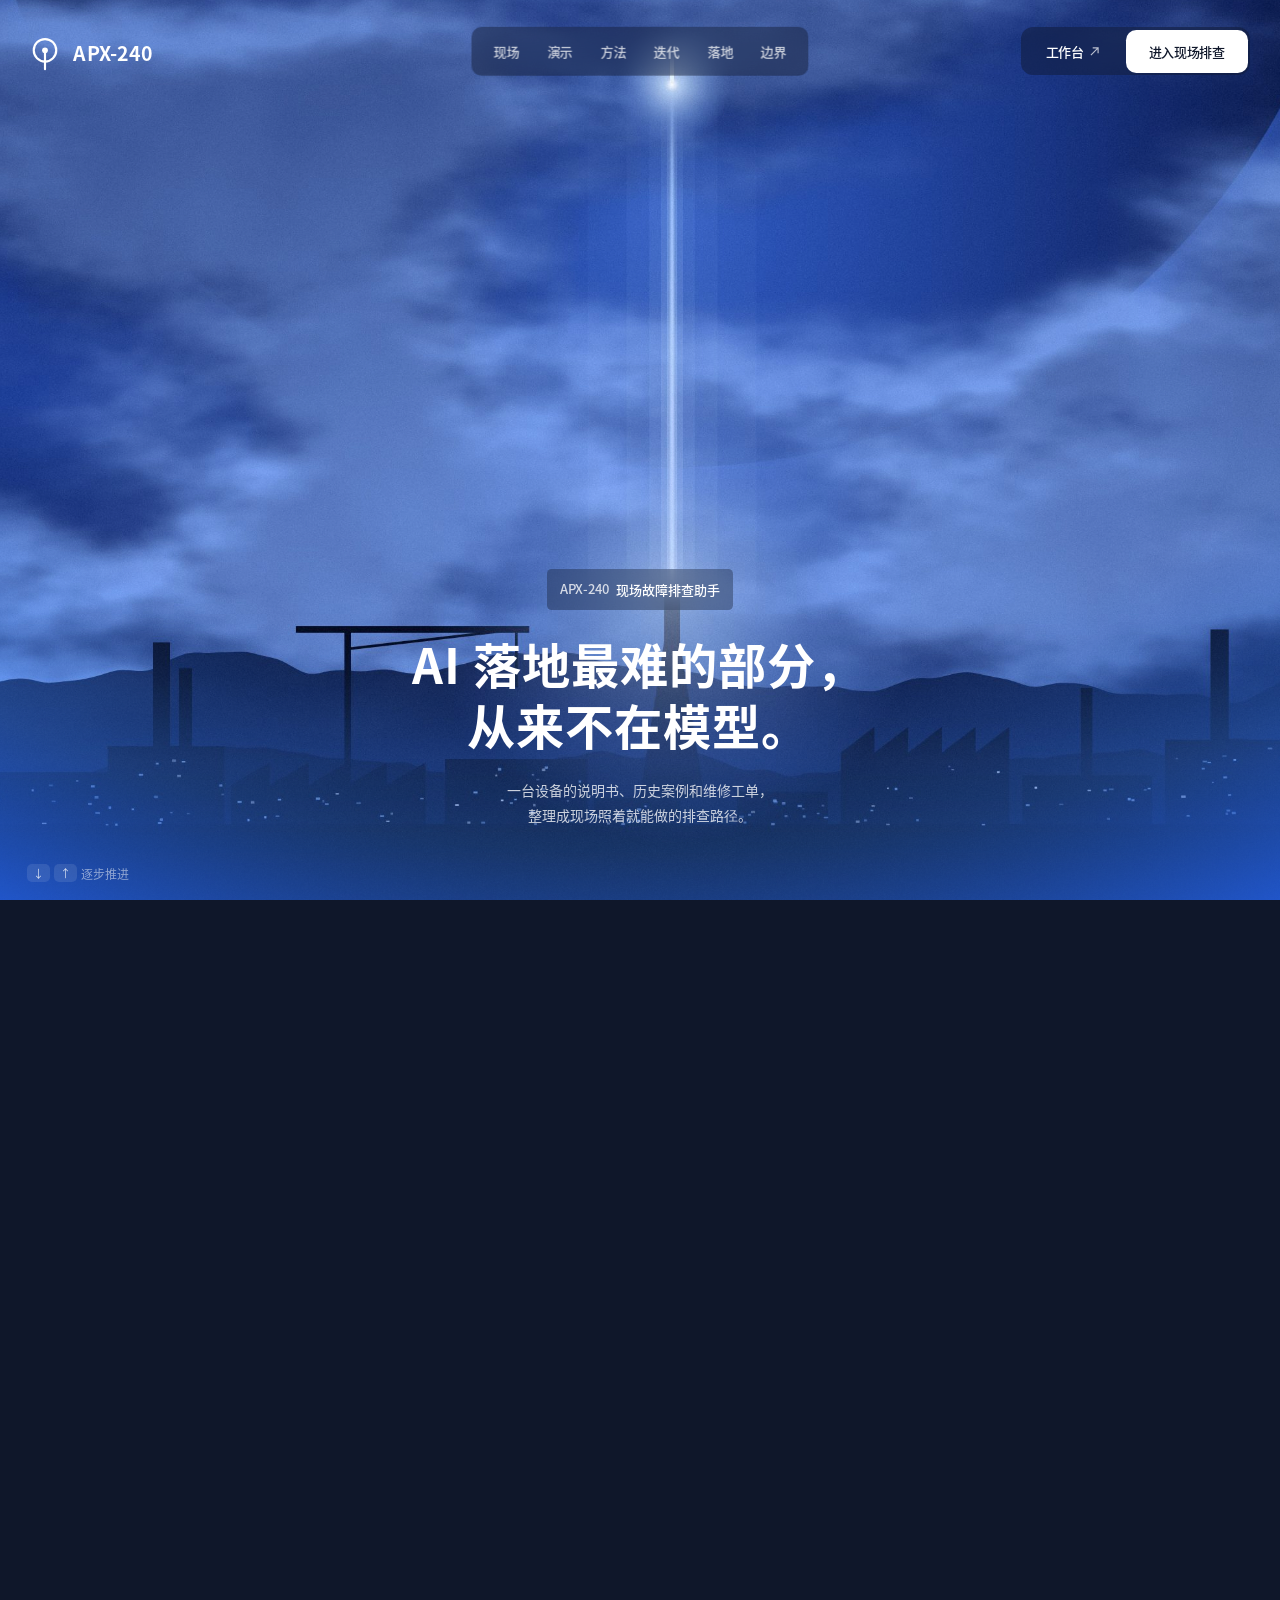
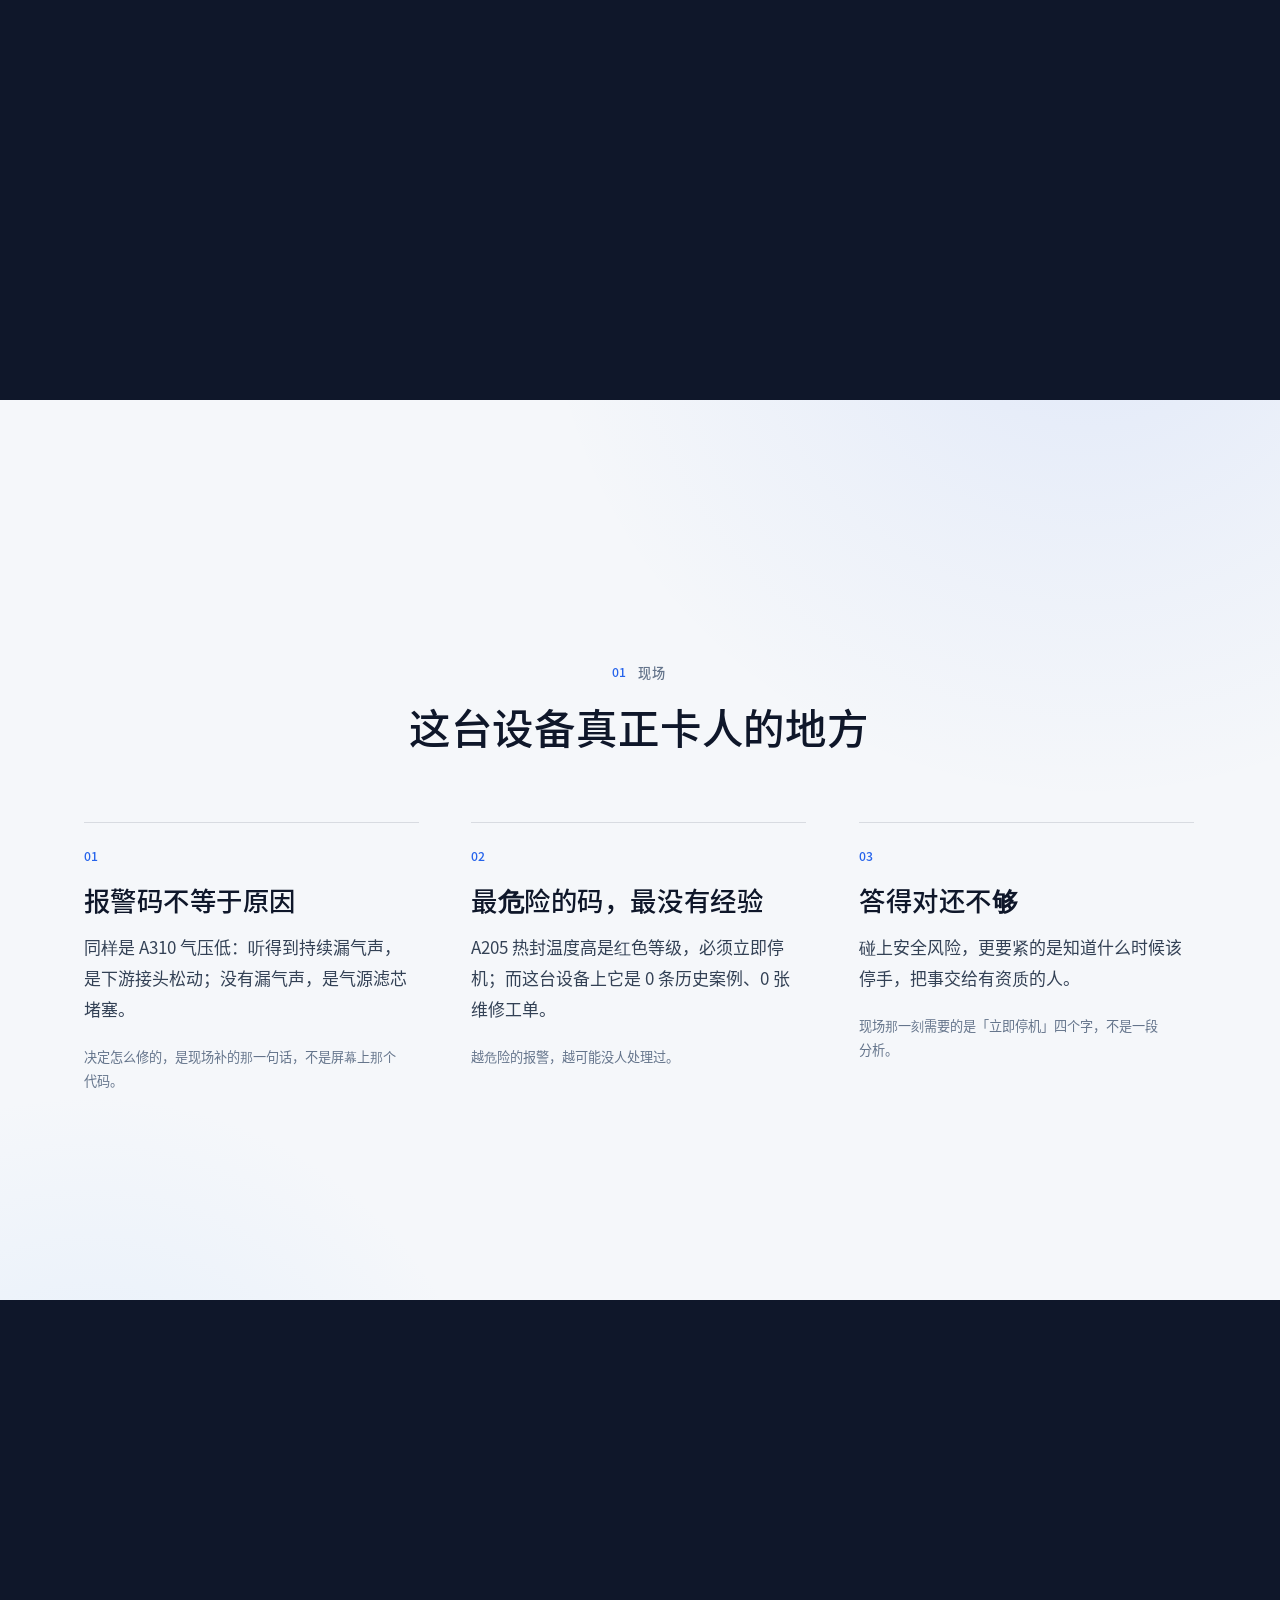
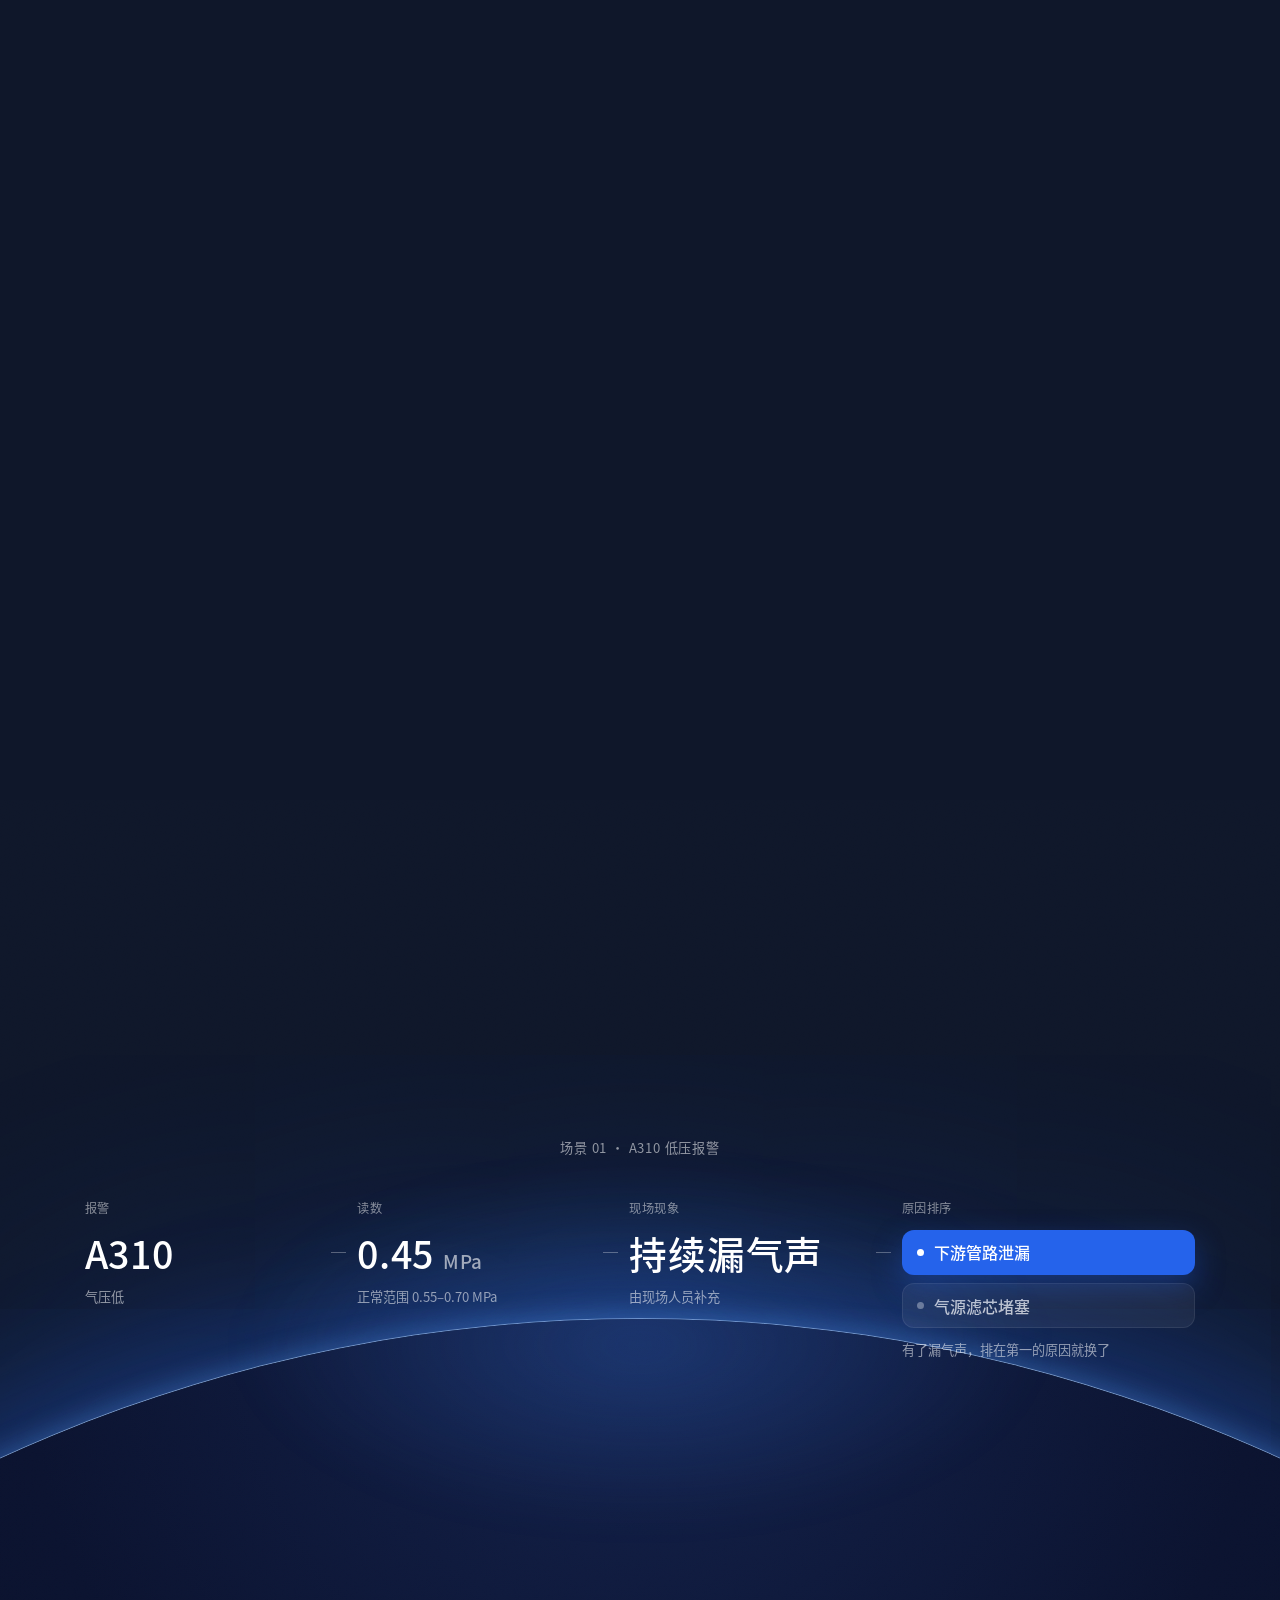
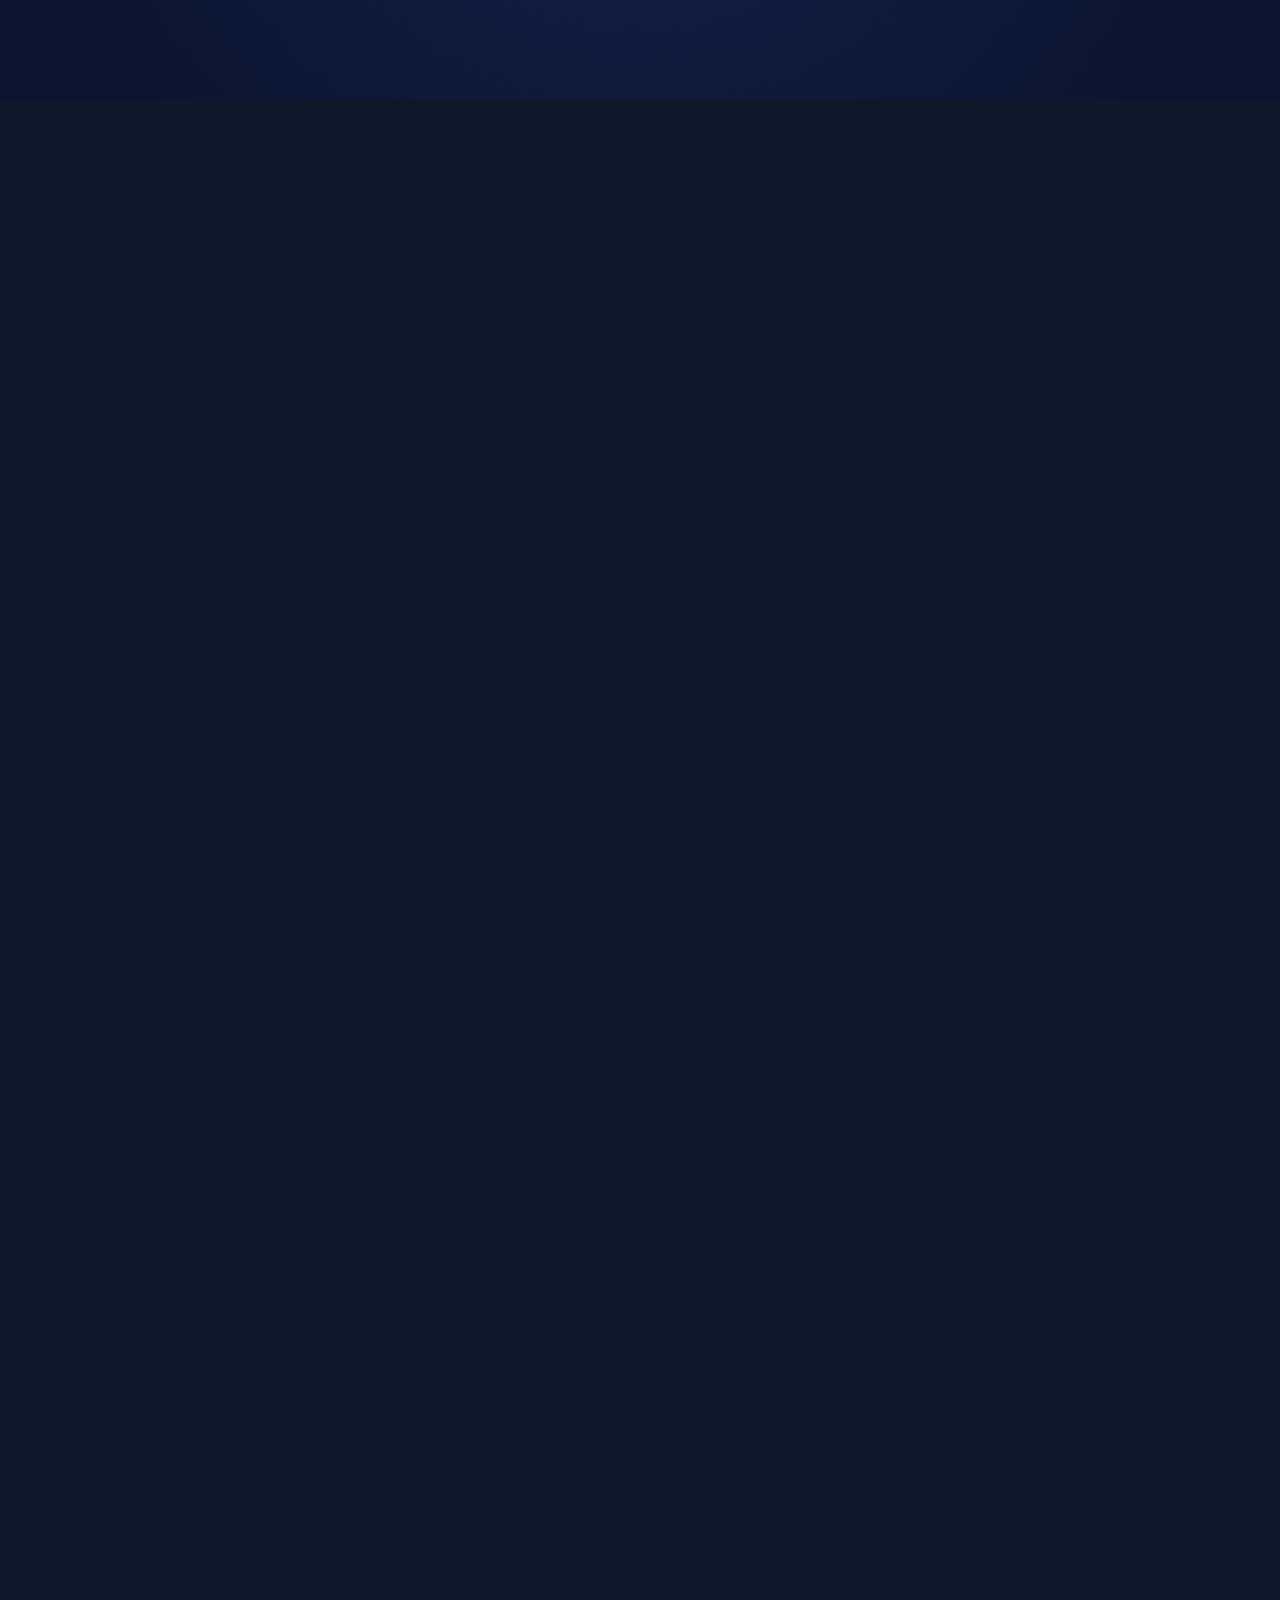
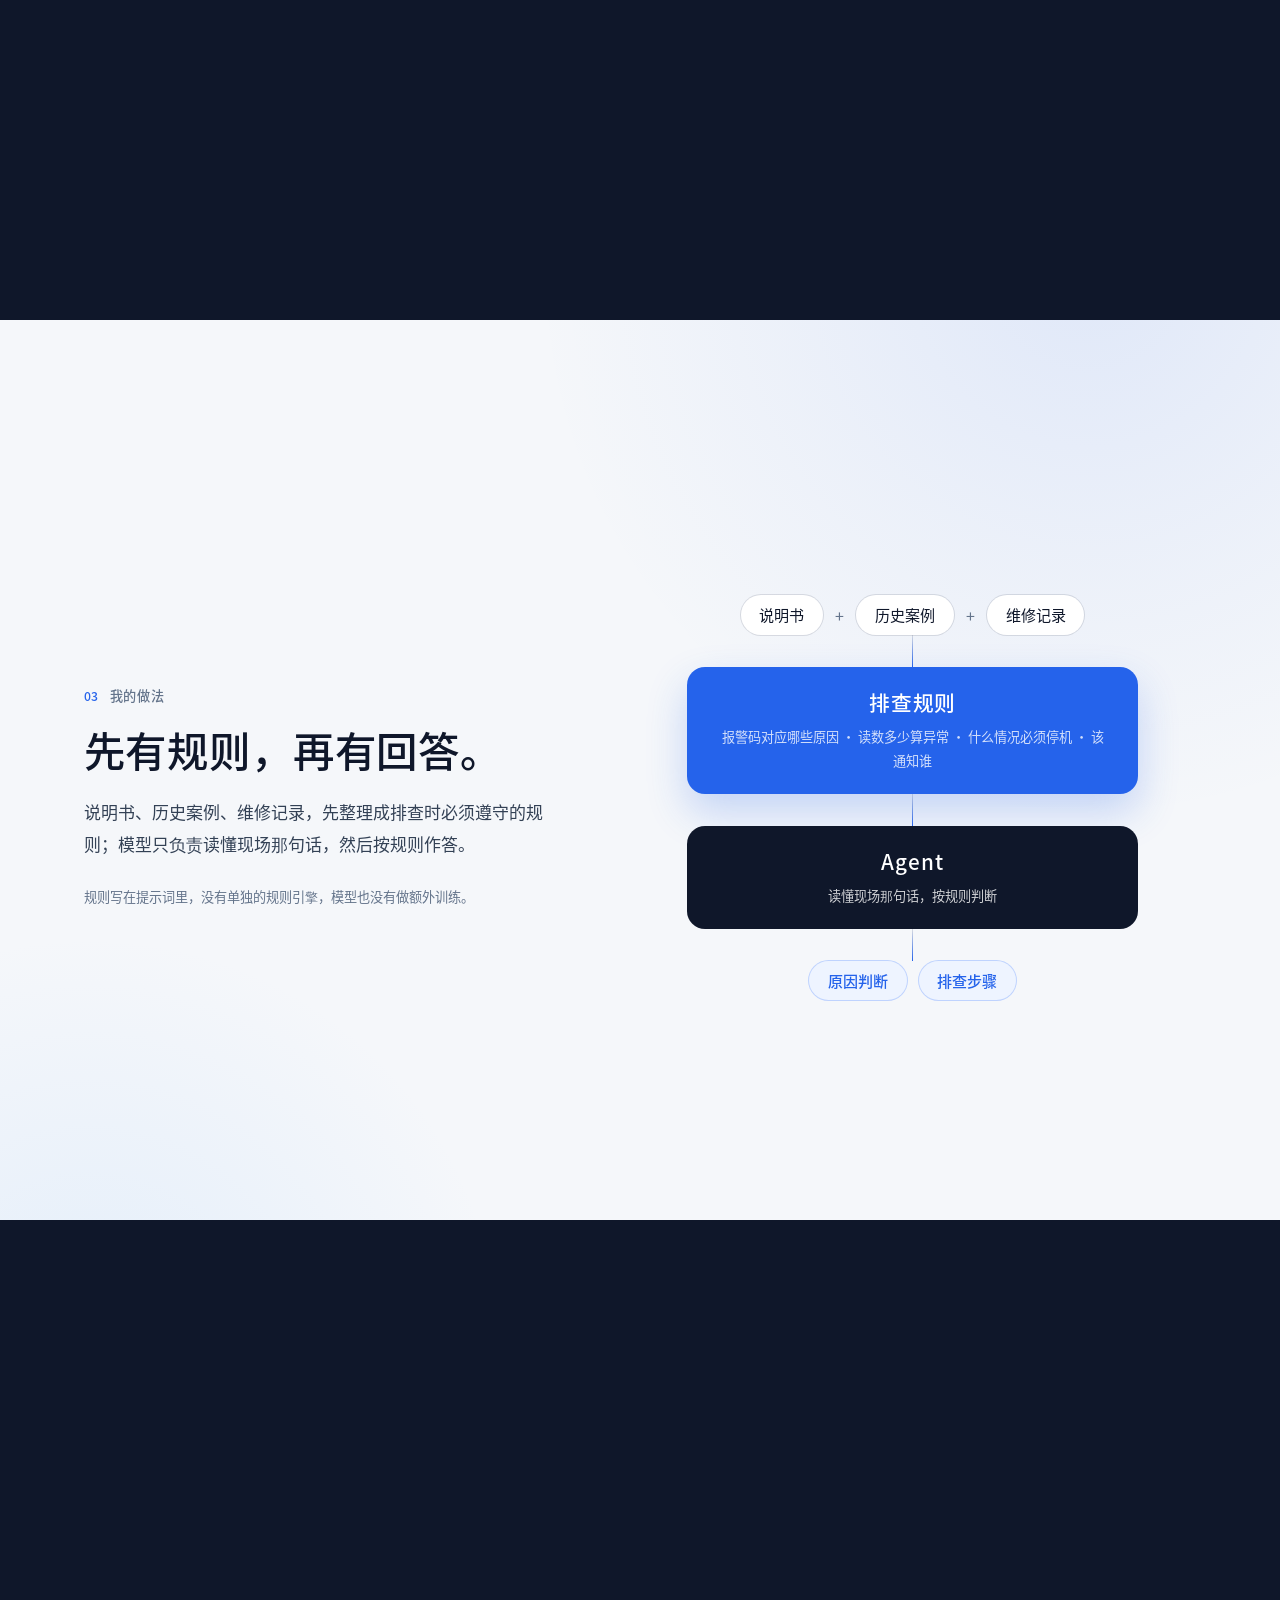
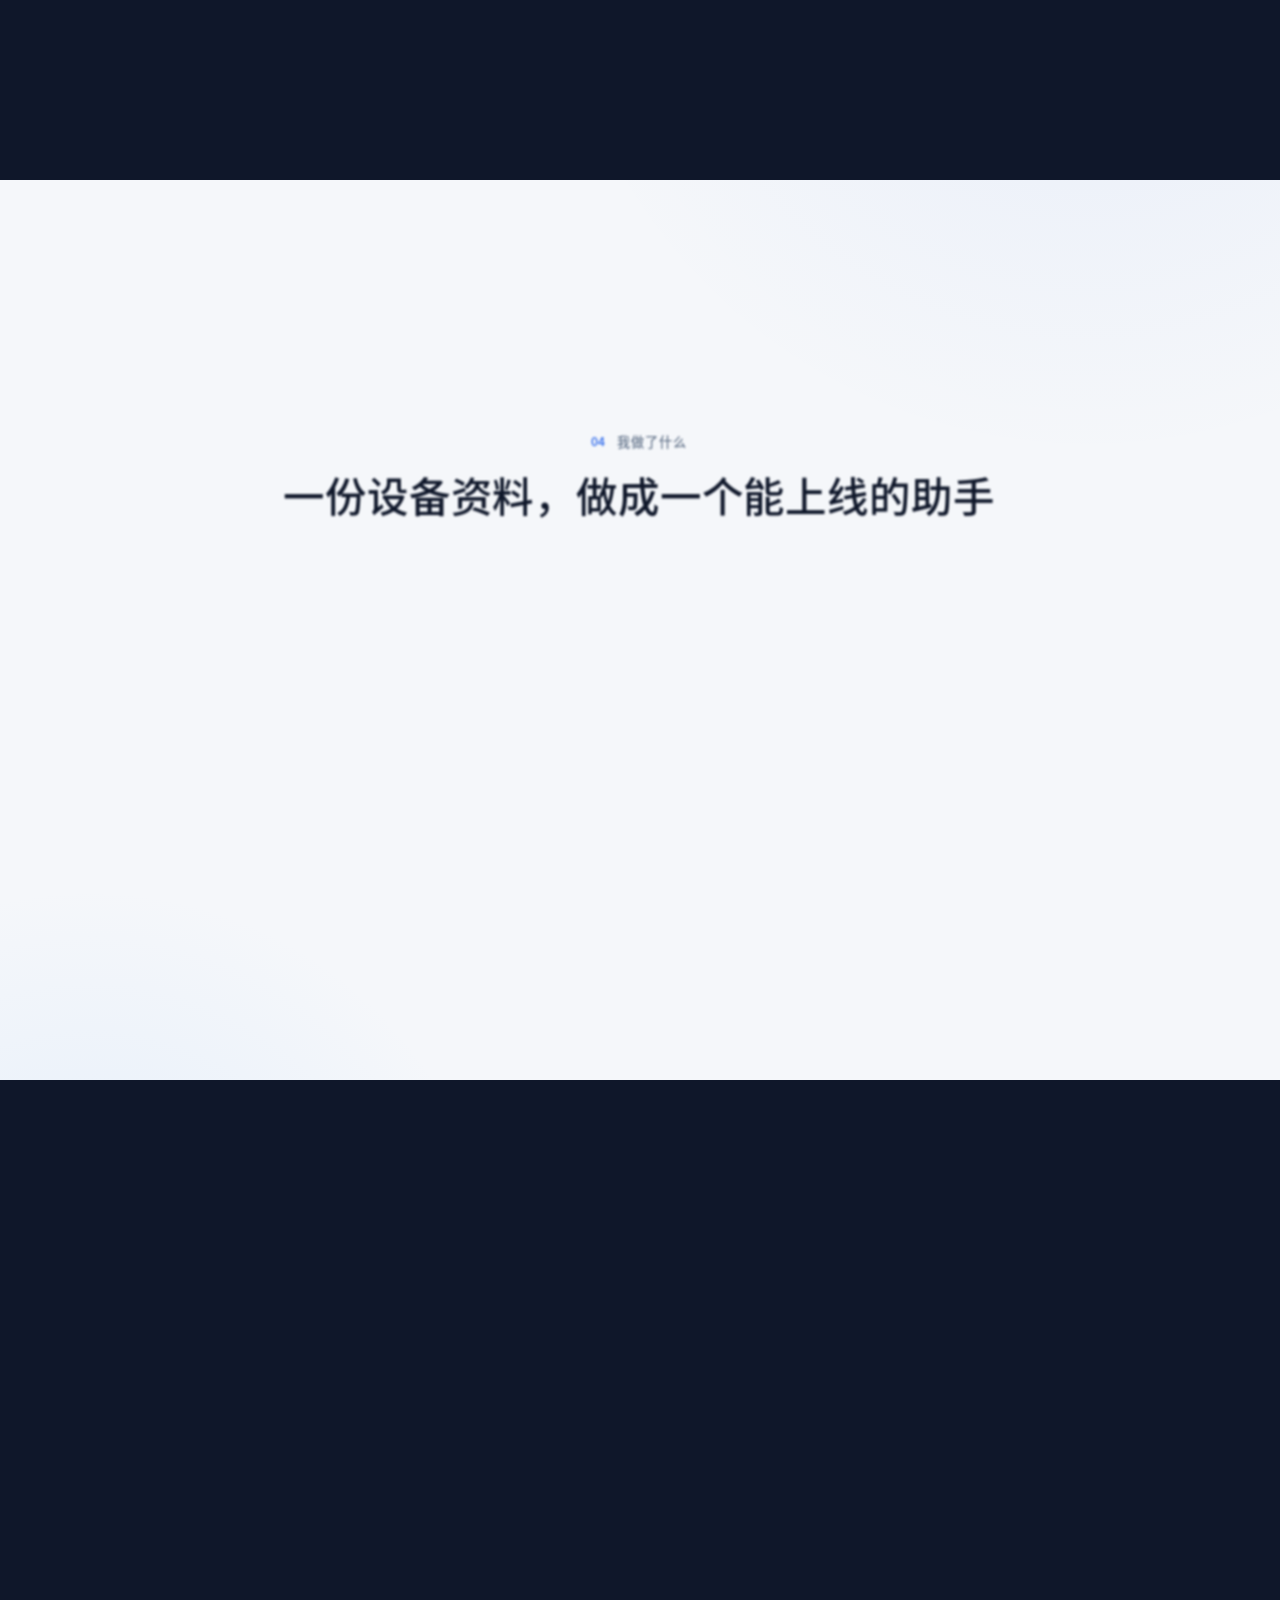
==== commit 5cc059f5: "Add files via upload" ====
--- a/pre/index.html
+++ b/pre/index.html
@@ -5,7 +5,7 @@
 <script>document.documentElement.classList.add('js')</script>
 <meta name="viewport" content="width=device-width, initial-scale=1, viewport-fit=cover">
 <title>APX-240 · 现场故障排查助手</title>
-<meta name="description" content="设备报警后，现场人员下一步该做什么？输入报警码、设备参数或现场现象，给出可能原因、证据来源和排查顺序。">
+<meta name="description" content="APX-240 现场故障排查助手：把一台设备的说明书、历史案例和维修工单，整理成现场照着就能做的排查路径。">
 <meta name="theme-color" content="#0F172A">
 <link rel="icon" type="image/svg+xml" href="assets/favicon.svg">
 <link rel="preload" as="image" href="assets/hero.jpg">
@@ -26,7 +26,7 @@
     </a>
 
     <nav class="nav" aria-label="章节">
-      <a class="nav__link" href="#findings" data-chapter="findings">问题</a>
+      <a class="nav__link" href="#findings" data-chapter="findings">现场</a>
       <a class="nav__link" href="#demo" data-chapter="demo">演示</a>
       <a class="nav__link" href="#arch" data-chapter="method">方法</a>
       <a class="nav__link" href="#iter" data-chapter="iter">迭代</a>
@@ -45,7 +45,7 @@
   </div>
 
   <div class="mobile-menu" id="mobile-menu" hidden>
-    <a class="mobile-menu__link" href="#findings">问题</a>
+    <a class="mobile-menu__link" href="#findings">现场</a>
     <a class="mobile-menu__link" href="#demo">演示</a>
     <a class="mobile-menu__link" href="#arch">方法</a>
     <a class="mobile-menu__link" href="#iter">迭代</a>
@@ -77,15 +77,15 @@
           </div>
         </div>
         <h1 class="hero__title">
-          <span class="line"><span class="line__in">让每一次报警，</span></span>
-          <span class="line"><span class="line__in">都有据可依。</span></span>
+          <span class="line"><span class="line__in">AI 落地最难的部分，</span></span>
+          <span class="line"><span class="line__in">从来不在模型。</span></span>
         </h1>
-        <p class="hero__subtitle">把说明书、历史案例和维修工单，<br>变成现场当场就能执行的排查路径。</p>
+        <p class="hero__subtitle">一台设备的说明书、历史案例和维修工单，<br>整理成现场照着就能做的排查路径。</p>
       </div>
 
       <div class="platform__content">
         <div class="pill"><span class="pill__dot"></span>已上线 · 覆盖 7 个报警码 · 平均 15 秒出结果</div>
-        <h2 class="platform__title">一张诊断卡，<br>告诉现场下一步做什么</h2>
+        <h2 class="platform__title">一张诊断卡，<br>现场照着做就行</h2>
         <div class="shot">
           <div class="shot__window">
             <div class="shot__toolbar" aria-hidden="true">
@@ -121,28 +121,28 @@
       <div class="sheet" aria-hidden="true"><div class="wash"></div></div>
       <div class="sec__inner">
         <header class="sec-head" data-anim="lead" data-win="-0.35,0">
-          <p class="eyebrow"><span>01</span>为什么是这个问题</p>
-          <h2 class="h2">现场排查，难在哪里</h2>
+          <p class="eyebrow"><span>01</span>现场</p>
+          <h2 class="h2">这台设备真正卡人的地方</h2>
         </header>
 
         <div class="facts">
           <article class="fact" data-anim="card" data-win=".14,.34">
             <i class="fact__no">01</i>
-            <h3 class="fact__t">制造设备故障排查</h3>
-            <p class="fact__d">高频、耗时，而且高度依赖经验。</p>
-            <p class="fact__eg">现有资料：设备说明书、历史案例、维修工单</p>
+            <h3 class="fact__t">报警码不等于原因</h3>
+            <p class="fact__d">同样是 A310 气压低：听得到持续漏气声，是下游接头松动；没有漏气声，是气源滤芯堵塞。</p>
+            <p class="fact__eg">决定怎么修的，是现场补的那一句话，不是屏幕上那个代码。</p>
           </article>
           <article class="fact" data-anim="card" data-win=".4,.6">
             <i class="fact__no">02</i>
-            <h3 class="fact__t">同一个报警码</h3>
-            <p class="fact__d">现场现象不同，原因可能不同。</p>
-            <p class="fact__eg">例：A310 气压低。有持续漏气声，是下游接头松动；没有漏气声，是气源滤芯堵塞。</p>
+            <h3 class="fact__t">最危险的码，最没有经验</h3>
+            <p class="fact__d">A205 热封温度高是红色等级，必须立即停机；而这台设备上它是 0 条历史案例、0 张维修工单。</p>
+            <p class="fact__eg">越危险的报警，越可能没人处理过。</p>
           </article>
           <article class="fact" data-anim="card" data-win=".66,.86">
             <i class="fact__no">03</i>
-            <h3 class="fact__t">涉及安全时</h3>
-            <p class="fact__d">AI 不只要答对，还要知道什么时候停下来，交给人处理。</p>
-            <p class="fact__eg">例：A205 热封温度过高，必须先停机，再由授权人员处理。</p>
+            <h3 class="fact__t">答得对还不够</h3>
+            <p class="fact__d">碰上安全风险，更要紧的是知道什么时候该停手，把事交给有资质的人。</p>
+            <p class="fact__eg">现场那一刻需要的是「立即停机」四个字，不是一段分析。</p>
           </article>
         </div>
       </div>
@@ -156,8 +156,8 @@
 
       <div class="demo-intro" data-anim="lead" data-win="-0.22,0|.07,.17">
         <p class="eyebrow eyebrow--dark"><span>02</span>现场演示</p>
-        <h2 class="h1">进入现场排查</h2>
-        <p class="lead lead--dark">三个场景，都在这台真实工作台里现场跑，不是录屏。</p>
+        <h2 class="h1">现场演示</h2>
+        <p class="lead lead--dark">三个场景，都在这台真实工作台里现场跑。</p>
       </div>
 
       <!-- 场景 01 的前奏：证据一条条出现 -->
@@ -211,10 +211,10 @@
       <div class="sheet" aria-hidden="true"><div class="wash"></div></div>
       <div class="sec__inner split">
         <header class="sec-head sec-head--side" data-anim="lead" data-win="-0.35,0">
-          <p class="eyebrow"><span>03</span>我怎么做的</p>
-          <h2 class="h2">资料不只是给 AI 看的。</h2>
-          <p class="lead">我把说明书、历史案例、维修记录，整理成排查时必须遵守的规则。</p>
-          <p class="note" data-anim="fade" data-win=".7,.9">规则写在 Agent 的提示词里；模型没有做额外训练。</p>
+          <p class="eyebrow"><span>03</span>我的做法</p>
+          <h2 class="h2">先有规则，再有回答。</h2>
+          <p class="lead">说明书、历史案例、维修记录，先整理成排查时必须遵守的规则；模型只负责读懂现场那句话，然后按规则作答。</p>
+          <p class="note" data-anim="fade" data-win=".7,.9">规则写在提示词里，没有单独的规则引擎，模型也没有做额外训练。</p>
         </header>
 
         <div class="flow" data-anim="flow" data-win=".04,.55">
@@ -222,7 +222,7 @@
           <div class="fconn"></div>
           <div class="frow frow--rule"><b>排查规则</b><small>报警码对应哪些原因 · 读数多少算异常 · 什么情况必须停机 · 该通知谁</small></div>
           <div class="fconn"></div>
-          <div class="frow frow--agent"><b>Agent</b><small>读懂现场输入，按规则判断</small></div>
+          <div class="frow frow--agent"><b>Agent</b><small>读懂现场那句话，按规则判断</small></div>
           <div class="fconn"></div>
           <div class="frow frow--out"><span>原因判断</span><span>排查步骤</span></div>
         </div>
@@ -237,7 +237,7 @@
       <div class="sec__inner">
         <header class="sec-head" data-anim="lead" data-win="-0.35,0">
           <p class="eyebrow"><span>04</span>我做了什么</p>
-          <h2 class="h2">从一份考试资料，到一个能在现场用的助手</h2>
+          <h2 class="h2">一份设备资料，做成一个能上线的助手</h2>
         </header>
 
         <div class="facts facts--work">
@@ -254,15 +254,15 @@
             <div class="wk__n"><b data-count="12">12</b><span>个测试用例 · 9 轮回归</span></div>
             <p class="wk__d">覆盖文字、图片两种输入，以及安全红线、零历史案例、通信中断、生产压力等场景。</p>
             <div class="wk__n"><b data-count-issues>—</b><span>项问题已关闭（共 42 项）</span></div>
-            <p class="wk__d">每一项都记着现象、根因和改了哪一条规则。<button type="button" class="tlink tlink--blue" id="issues-open">查看清单 →</button></p>
+            <p class="wk__d">每一项都记着当时的现象、根因，以及改了哪一条规则。<button type="button" class="tlink tlink--blue" id="issues-open">查看清单 →</button></p>
           </article>
 
           <article class="wk" data-anim="card" data-win=".6,.8">
             <h3 class="wk__t">现场入口</h3>
             <div class="wk__n"><b data-count="3">3</b><span>种输入：文字 · 照片 · 语音</span></div>
-            <p class="wk__d">手机照片在浏览器里先压到长边 1600、1.2MB 以内，原图直传会被接口拒绝，还会让这轮对话发不出去。</p>
+            <p class="wk__d">手机照片先在浏览器里压到长边 1600、1.2MB 以内。原图直接传会被接口拒绝，而且这轮对话之后都发不出去。</p>
             <div class="wk__n"><b data-count="50">50</b><span>项自动化检查</span></div>
-            <p class="wk__d">工作台是自己写的单页，已部署，手机打开就能用。</p>
+            <p class="wk__d">工作台是我自己写的单页，已经部署，手机打开就能用。</p>
           </article>
         </div>
       </div>
@@ -277,7 +277,7 @@
         <header class="sec-head sec-head--left" data-anim="lead" data-win="-0.3,0">
           <p class="eyebrow"><span>05</span>怎么改到能用</p>
           <h2 class="h2">一个改了三次才修好的问题</h2>
-          <p class="lead">安全规则 SAFE-01，总在不该出现的场景里被引用。</p>
+          <p class="lead">有一条安全红线规则，总是出现在不该出现的地方。</p>
         </header>
 
         <div class="tl-wrap">
@@ -285,8 +285,8 @@
           <ol class="tl">
             <li class="tl__s" data-anim="step" data-win=".16,.3"><i></i><small>第一次</small><b>加一条禁止规则</b><em>仍然出现</em></li>
             <li class="tl__s" data-anim="step" data-win=".32,.46"><i></i><small>第二次</small><b>继续强调这条规则</b><em>仍然出现</em></li>
-            <li class="tl__s tl__s--turn" data-anim="step" data-win=".48,.62"><i></i><small>回头查数据</small><b>「异常高温」和「A205 热封温度高」，两个定义重叠了</b><em>找到原因</em></li>
-            <li class="tl__s tl__s--ok" data-anim="step" data-win=".64,.76"><i></i><small>最后</small><b>人能察觉的异常，和仪表读数超限，分开处理</b><em>不再出现</em></li>
+            <li class="tl__s tl__s--turn" data-anim="step" data-win=".48,.62"><i></i><small>回头查数据</small><b>「异常高温」和「A205 热封温度高」，两个定义撞在了一起</b><em>找到原因</em></li>
+            <li class="tl__s tl__s--ok" data-anim="step" data-win=".64,.76"><i></i><small>最后</small><b>把两件事分开：人闻到看到的异常，和仪表读数超限</b><em>不再出现</em></li>
           </ol>
         </div>
 
@@ -294,7 +294,7 @@
           <p><span class="line"><span class="line__in">同一个问题改了两次还复发，</span></span><span class="line"><span class="line__in">说明我修的可能不是根因。</span></span></p>
         </blockquote>
 
-        <p class="stats" data-anim="fade" data-win=".84,.96">还剩 1 项没修完：【已知事实】偶尔会混进「提问者角色」这类非设备信息，已经写进已知局限里。</p>
+        <p class="stats" data-anim="fade" data-win=".84,.96">还剩 1 项没修完：【已知事实】里偶尔会混进「提问者角色」这类跟设备无关的信息，已经写进已知局限。</p>
       </div>
     </div>
   </section>
@@ -307,9 +307,9 @@
         <header class="sec-head sec-head--side" data-anim="lead" data-win="-0.35,0">
           <p class="eyebrow"><span>06</span>落地</p>
           <h2 class="h2">一次故障结束后，<br>经验不能跟着人一起离开。</h2>
-          <p class="lead">维修结果进入记录，下一次同类故障可以直接复用。</p>
+          <p class="lead">维修结果回到记录里，下一次遇到同样的故障，可以直接照着用。</p>
           <div class="legend" data-anim="fade" data-win=".78,.92"><span><i class="st st--on"></i>已实现</span><span><i class="st st--plan"></i>下一步产品化</span></div>
-          <p class="note" data-anim="fade" data-win=".8,.94">升级通知、复机审批、维修记录，都可以放在飞书里完成，不用另建一套系统。</p>
+          <p class="note" data-anim="fade" data-win=".8,.94">这一圈里，只有诊断和处置是 AI 做的；通知、审批、记录都要落到人和系统上。</p>
         </header>
 
         <div class="ring" data-anim="ring" data-win=".05,.85">
@@ -317,7 +317,7 @@
             <circle class="ring__track" cx="300" cy="300" r="222"/>
             <circle class="ring__draw" cx="300" cy="300" r="222" pathLength="1"/>
           </svg>
-          <div class="ring__hub" data-anim="fade" data-win=".62,.85"><b>一次故障</b><span>从报修到下一次复用</span></div>
+          <div class="ring__hub" data-anim="fade" data-win=".62,.85"><b>一次故障</b><span>从报修，到下一次能复用</span></div>
           <div class="node" style="--a:-90deg"><div class="node__c"><b>报修</b><p><i class="st st--on"></i>文字、照片、语音</p></div></div>
           <div class="node" style="--a:-38.57deg"><div class="node__c"><b>诊断</b><p><i class="st st--on"></i>给出原因和证据来源</p></div></div>
           <div class="node" style="--a:12.86deg"><div class="node__c"><b>处置</b><p><i class="st st--on"></i>排查步骤和停机条件</p></div></div>
@@ -330,34 +330,34 @@
     </div>
   </section>
 
-  <!-- ============== 06B · 落地：卖给谁、怎么开始、怎么复制 ============== -->
-  <section class="scene scene--sec scene--light" id="biz" data-scene="biz" data-chapter="business" data-theme="light" data-beats="0,.32,.56,.82,.95" style="--travel:320svh">
+  <!-- ============== 06B · 落地：为什么长在飞书上 ============== -->
+  <section class="scene scene--sec scene--light" id="fs" data-scene="fs" data-chapter="business" data-theme="light" data-beats="0,.32,.56,.82,.95" style="--travel:320svh">
     <div class="scene__viewport sec">
       <div class="sheet" aria-hidden="true"><div class="wash"></div></div>
       <div class="sec__inner">
         <header class="sec-head" data-anim="lead" data-win="-0.35,0">
           <p class="eyebrow"><span>06</span>落地</p>
-          <h2 class="h2">卖给谁，怎么开始，怎么复制</h2>
+          <h2 class="h2">这件事，适合长在飞书上</h2>
         </header>
 
         <div class="facts facts--biz">
           <article class="fact" data-anim="card" data-win=".12,.32">
-            <i class="fact__no">谁需要</i>
-            <h3 class="fact__t">设备多、停机贵的工厂</h3>
-            <p class="fact__d">用的人是操作工和维修工，掏钱的是设备或生产负责人。</p>
-            <p class="fact__eg">对他们来说，价值不是「有个 AI」，而是少停一次机、少叫一次专家。</p>
+            <i class="fact__no">对现场</i>
+            <h3 class="fact__t">流程不用换地方</h3>
+            <p class="fact__d">升级通知发消息，复机走审批，维修记录回填多维表格——这些本来就在飞书里做。</p>
+            <p class="fact__eg">工厂不必为一个 AI 再养一套新系统，现场也不用多学一个入口。</p>
           </article>
           <article class="fact" data-anim="card" data-win=".36,.56">
-            <i class="fact__no">怎么开始</i>
-            <h3 class="fact__t">一台设备，四周试点</h3>
-            <p class="fact__d">不改现有流程：报警照报，只是多问它一句。</p>
-            <p class="fact__eg">四周里只看四个指标，客户自己就能验收，不用听我解释模型。</p>
+            <i class="fact__no">对飞书</i>
+            <h3 class="fact__t">从沟通，走进生产流程</h3>
+            <p class="fact__d">设备知识表、工单、审批记录都沉在多维表格和审批流里，越用越厚。</p>
+            <p class="fact__eg">这类场景带来的不只是消息量，而是把飞书接进了工厂每天必须跑的那条流程。</p>
           </article>
           <article class="fact" data-anim="card" data-win=".6,.8">
-            <i class="fact__no">怎么复制</i>
-            <h3 class="fact__t">换设备只换那 8 张表</h3>
-            <p class="fact__d">同型号设备：改表里的数据，规则逻辑不动。</p>
-            <p class="fact__eg">换一类新设备：按同样的 8 张表重填一遍；按这次的工作量估算，一次配置大约一周。</p>
+            <i class="fact__no">对交付</i>
+            <h3 class="fact__t">8 张表就是一份模板</h3>
+            <p class="fact__d">同型号设备换表里的数据，规则逻辑不动；换一类新设备，照模板重填一遍。</p>
+            <p class="fact__eg">交付团队和生态伙伴可以照着复制到下一家工厂，单客户的交付成本会一次比一次低。</p>
           </article>
         </div>
 
@@ -373,7 +373,8 @@
       <div class="sec__inner roi">
         <header class="sec-head" data-anim="lead" data-win="-0.35,0">
           <p class="eyebrow"><span>06</span>值不值得做</p>
-          <h2 class="h2">没有客户数据，不虚构 ROI。</h2>
+          <h2 class="h2">值不值得，四周试点之后见分晓</h2>
+          <p class="lead">先在一台设备上试四周：不改现有流程，报警照报，只是多问它一句。</p>
         </header>
 
         <div class="formula" data-anim="card" data-win="-0.2,0">
@@ -383,11 +384,11 @@
         </div>
 
         <div class="metrics" data-anim="fade" data-win=".22,.46">
-          <p>试点阶段只看四个指标</p>
+          <p>四周里只看这四个指标，客户自己就能验收</p>
           <div><span>平均维修时长</span><span>首次修复率</span><span>误升级率</span><span>专家到场次数</span></div>
         </div>
 
-        <p class="roi__end" data-anim="card" data-win=".7,.9">先测真实结果，再谈 ROI。</p>
+        <p class="roi__end" data-anim="card" data-win=".7,.9">没有客户数据，就不虚构 ROI。</p>
       </div>
     </div>
   </section>
@@ -401,8 +402,8 @@
           <p class="eyebrow eyebrow--dark"><span>07</span>边界</p>
           <h2 class="h2 h2--dark">现在还做不到的</h2>
           <div class="lims">
-            <article class="lim"><b>回答一次要 15 秒左右</b><p>提示词约 2.4 万字，每次都要完整传入。</p><p class="lim__next">下一步：缓存提示词，或按报警码拆成小规则。</p></article>
-            <article class="lim"><b>资料更新要手动同步</b><p>同一份资料存在原始表格、多维表格、提示词三处。</p><p class="lim__next">下一步：只保留多维表格这一个来源。</p></article>
+            <article class="lim"><b>一次回答要等 15 秒左右</b><p>提示词有 2.4 万字，每次都要完整传给模型。</p><p class="lim__next">下一步：把提示词缓存起来，或者按报警码拆成小规则。</p></article>
+            <article class="lim"><b>资料更新还得靠手动</b><p>同一份资料现在存在三个地方：原始表格、多维表格、提示词。</p><p class="lim__next">下一步：只留多维表格这一个来源。</p></article>
           </div>
         </div>
 
@@ -411,7 +412,7 @@
           <p class="ask"><span class="line"><span class="line__in">这台设备一次非计划停机，成本是多少？</span></span></p>
           <p class="ask"><span class="line"><span class="line__in">从报修到工程师到场，平均需要多久？</span></span></p>
           <p class="ask"><span class="line"><span class="line__in">设备手册最后一次更新，是什么时候？</span></span></p>
-          <p class="asks__so">前两个决定这个方案值不值得做，<br>第三个决定它能不能长期运行。</p>
+          <p class="asks__so">前两个决定这件事值不值得做，<br>第三个决定它三个月后还活不活着。</p>
         </div>
 
         <div class="finale" data-anim="finale" data-win=".78,.94">
@@ -422,7 +423,7 @@
           </div>
         </div>
       </div>
-      <p class="colophon">飞书 FDE 实习生作业 06 · 设备资料来自虚构考试材料《APX-240 自动封装设备说明书》</p>
+      <p class="colophon">飞书 FDE 实习生面试项目 · 设备资料来自虚构材料《APX-240 自动封装设备说明书》</p>
     </div>
   </section>
 
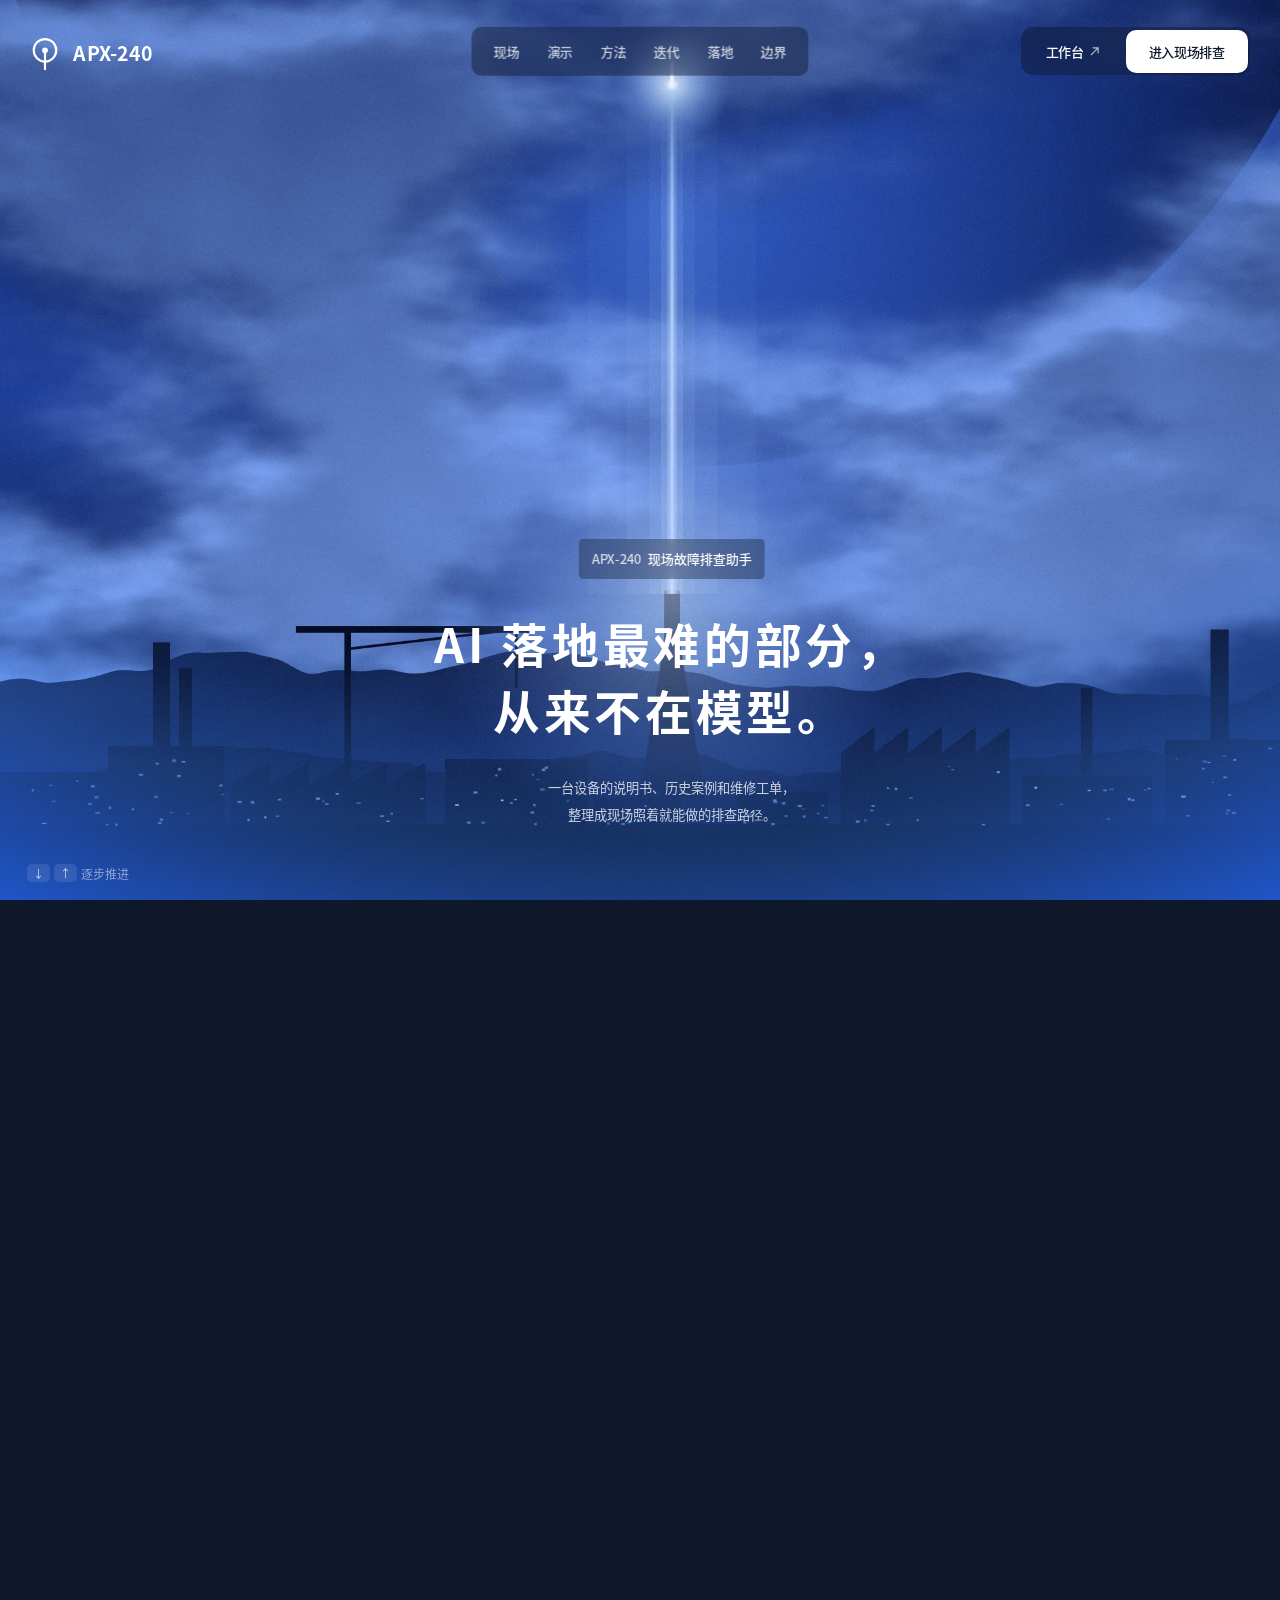
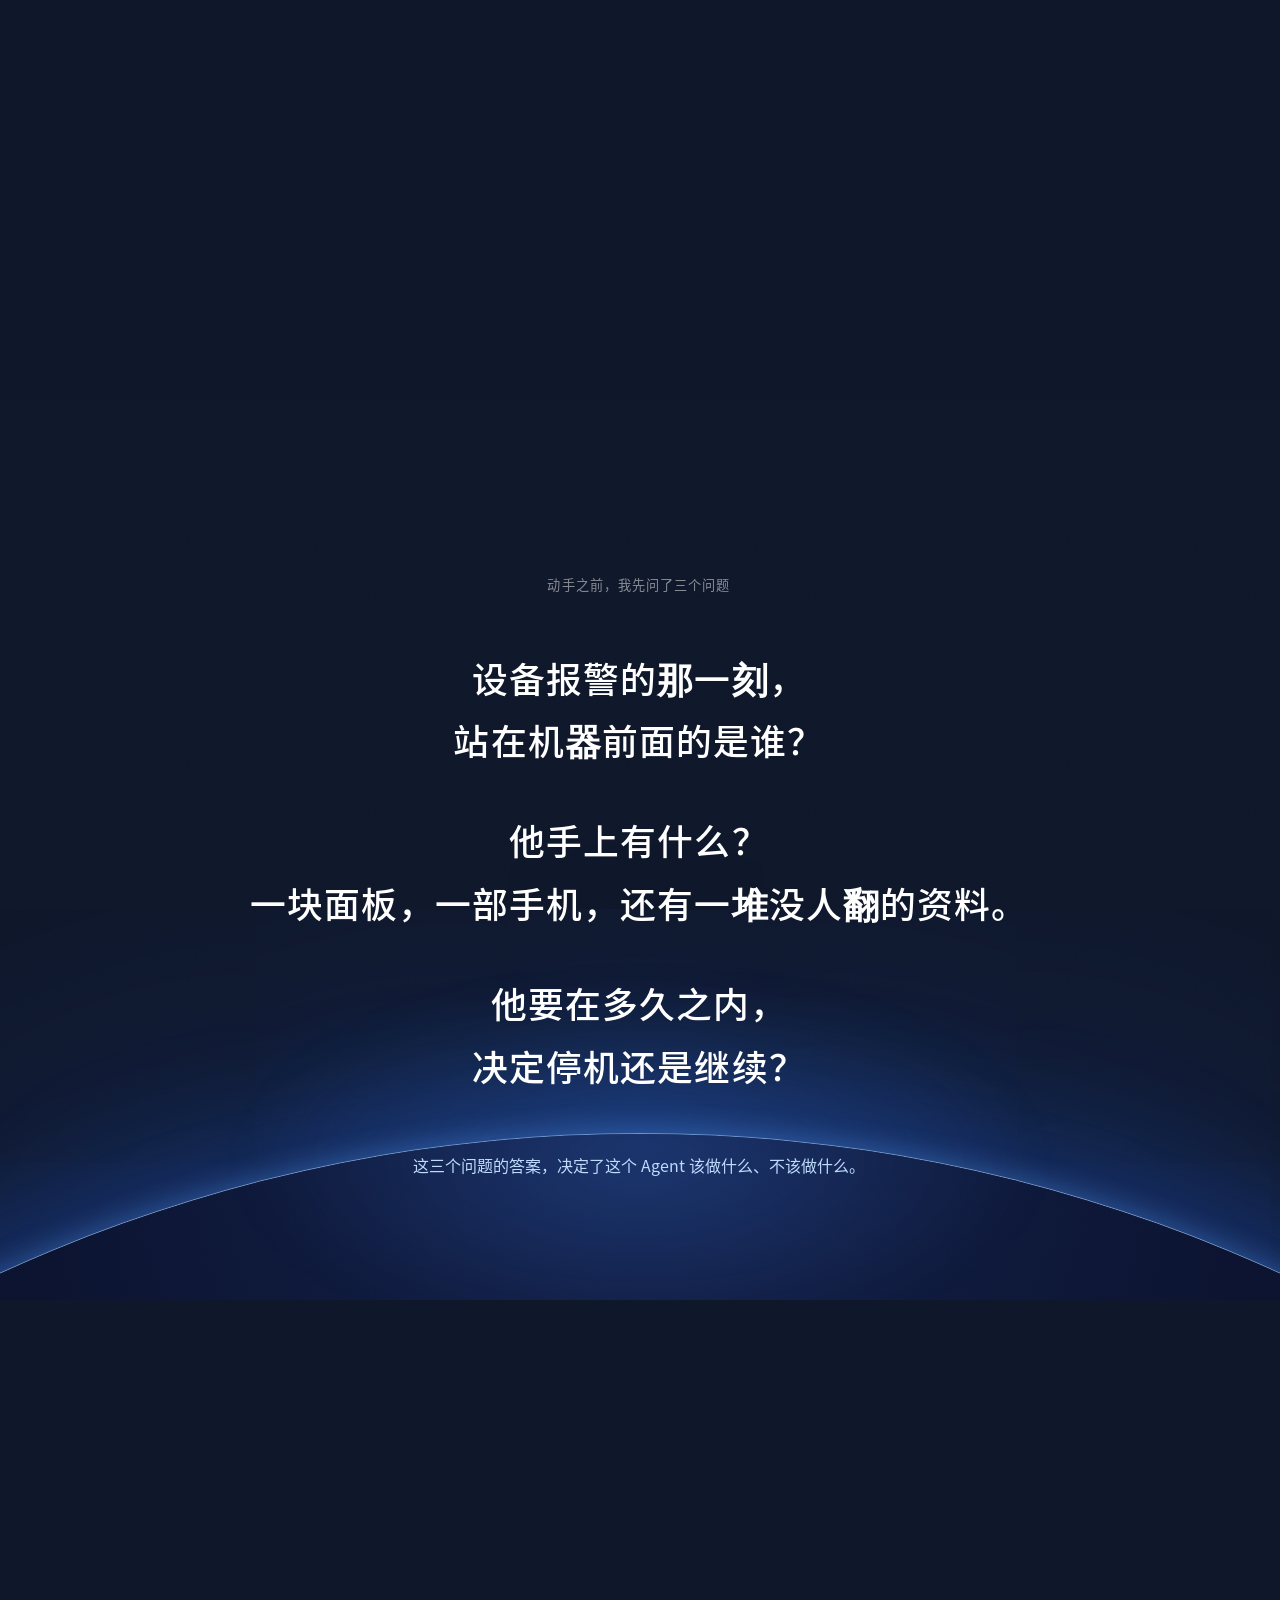
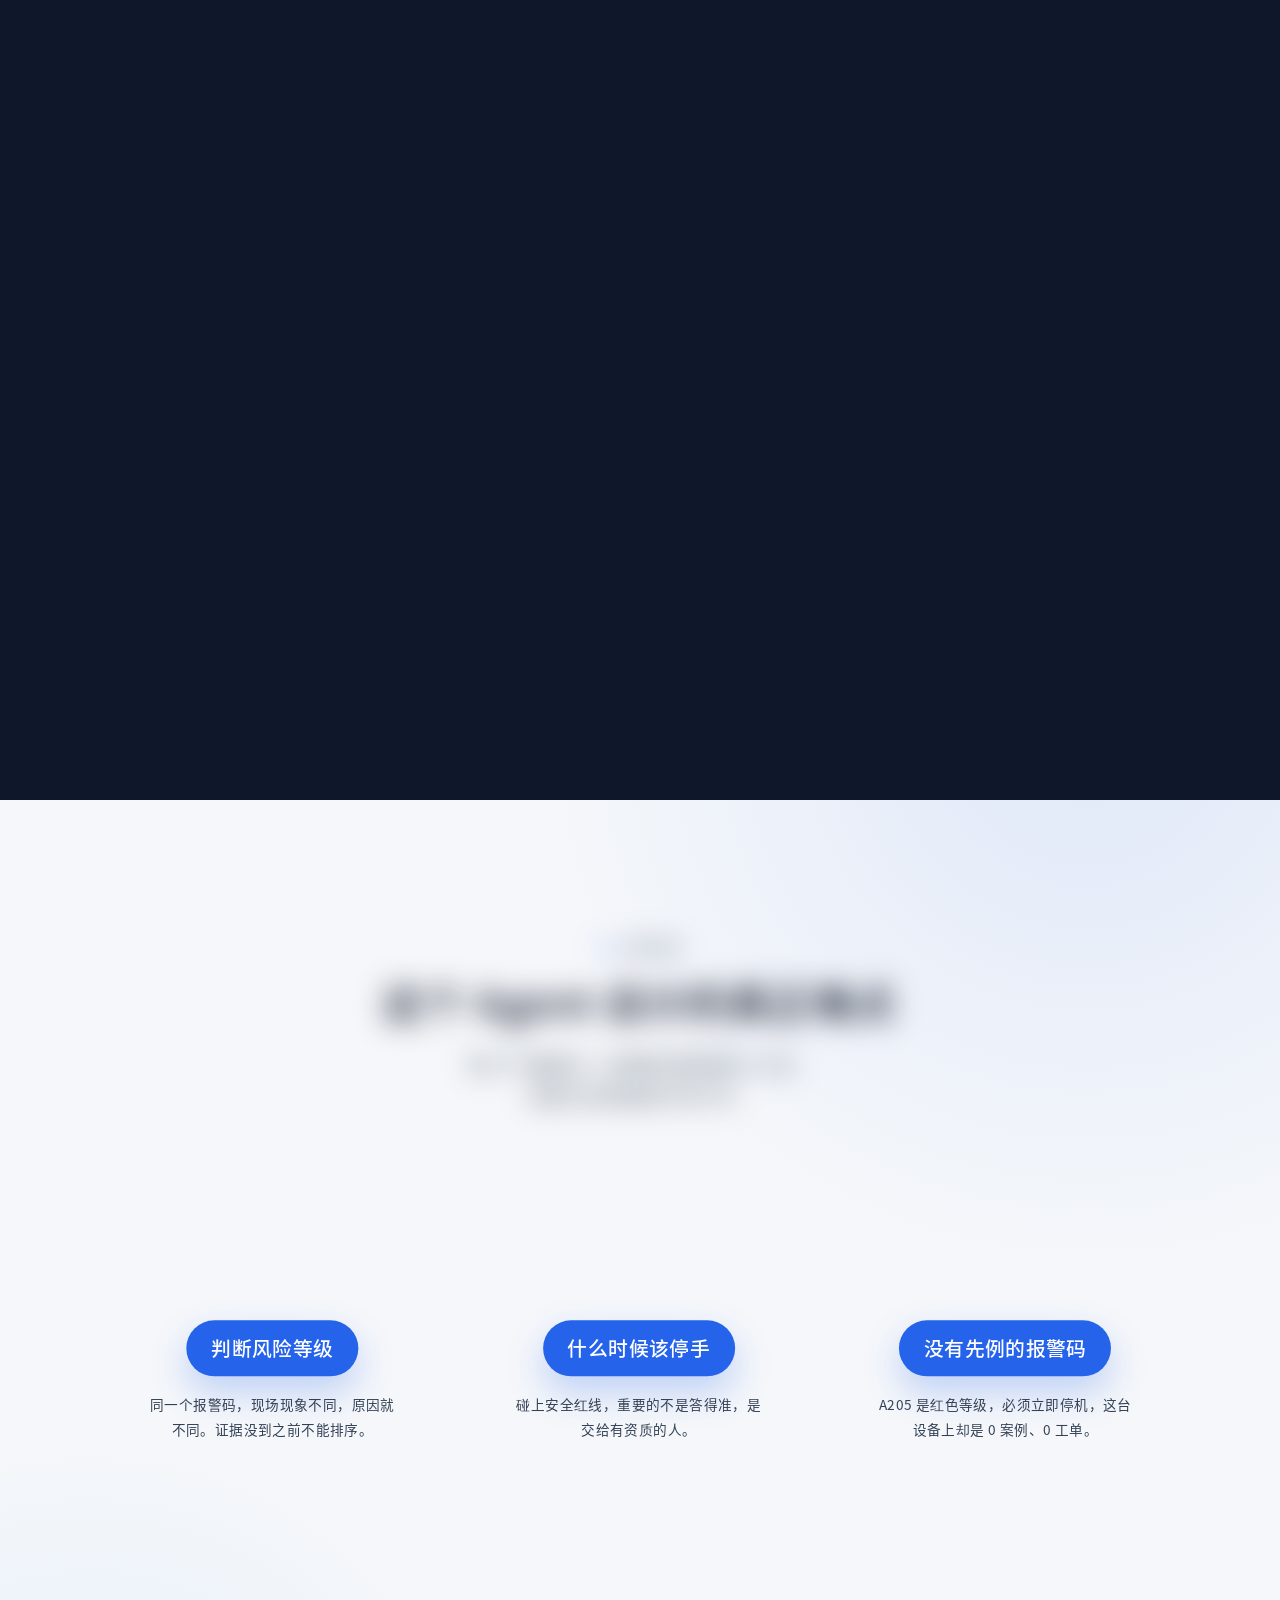
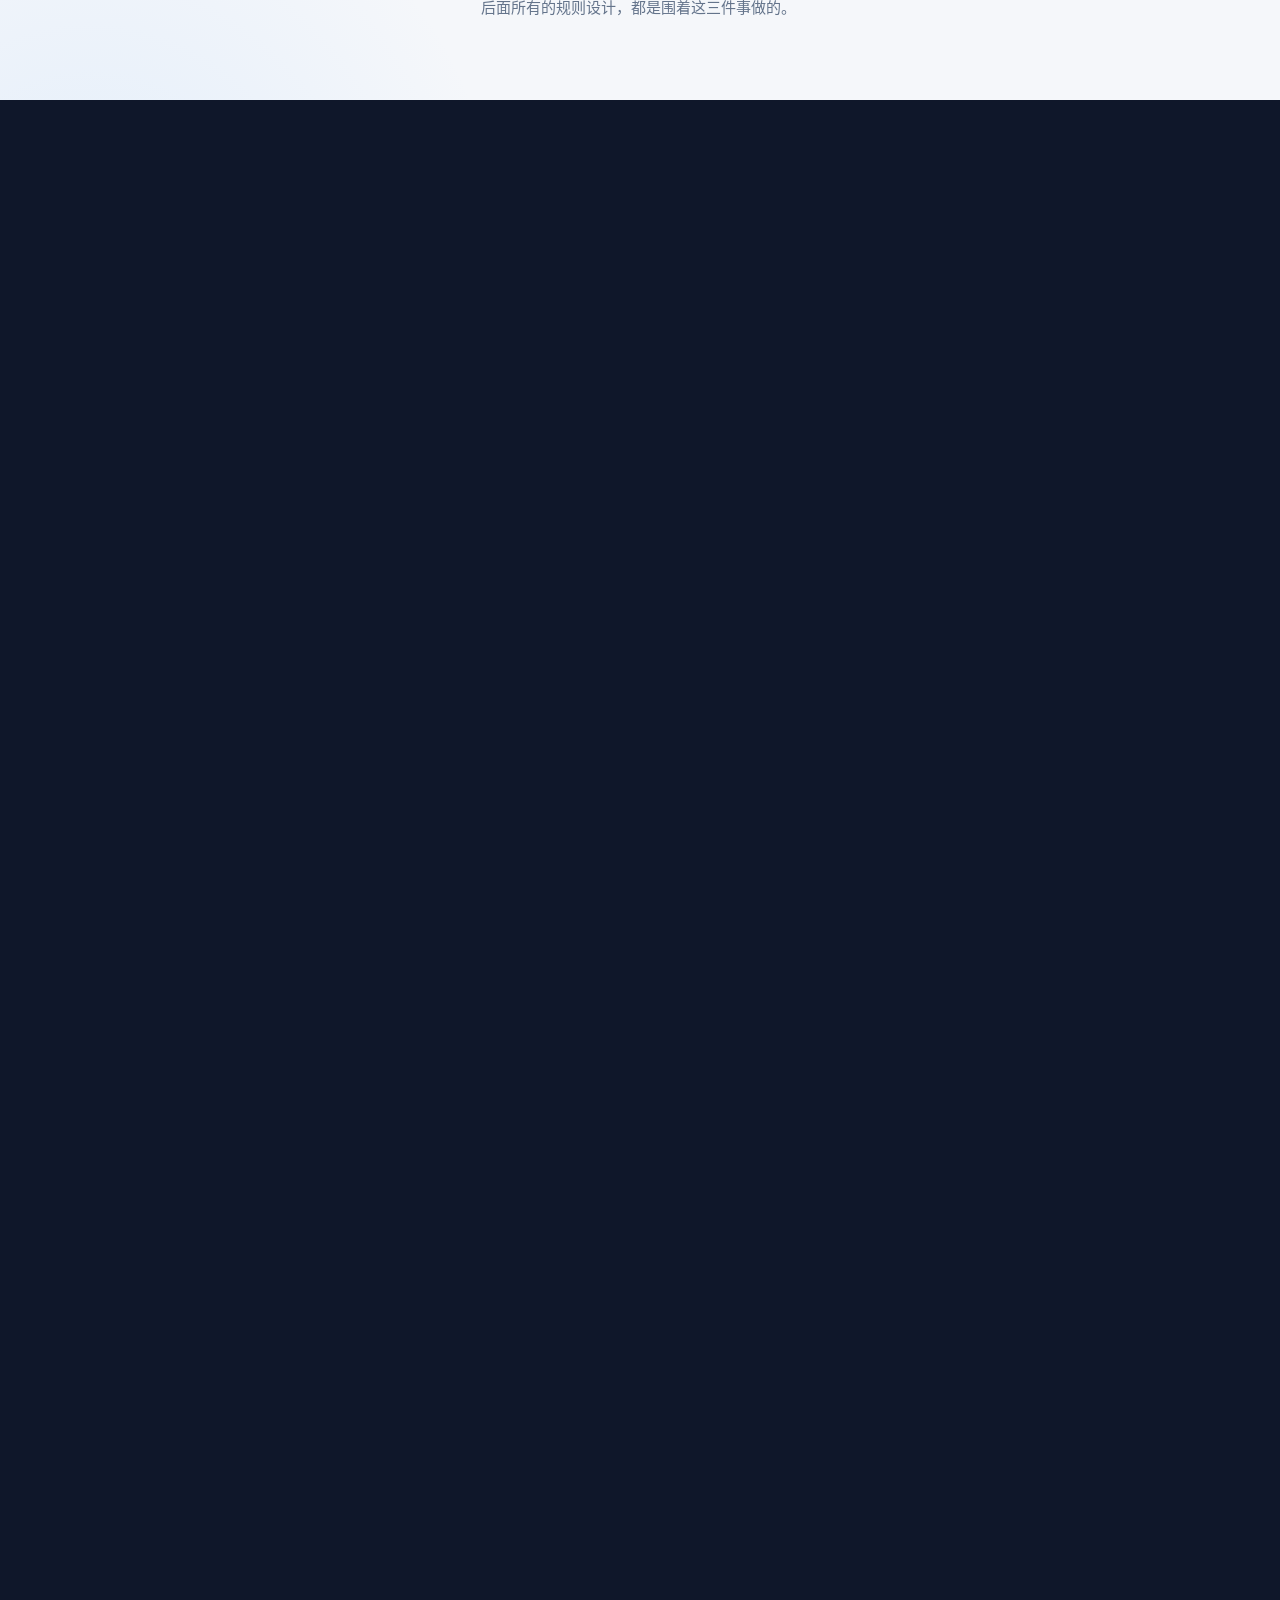
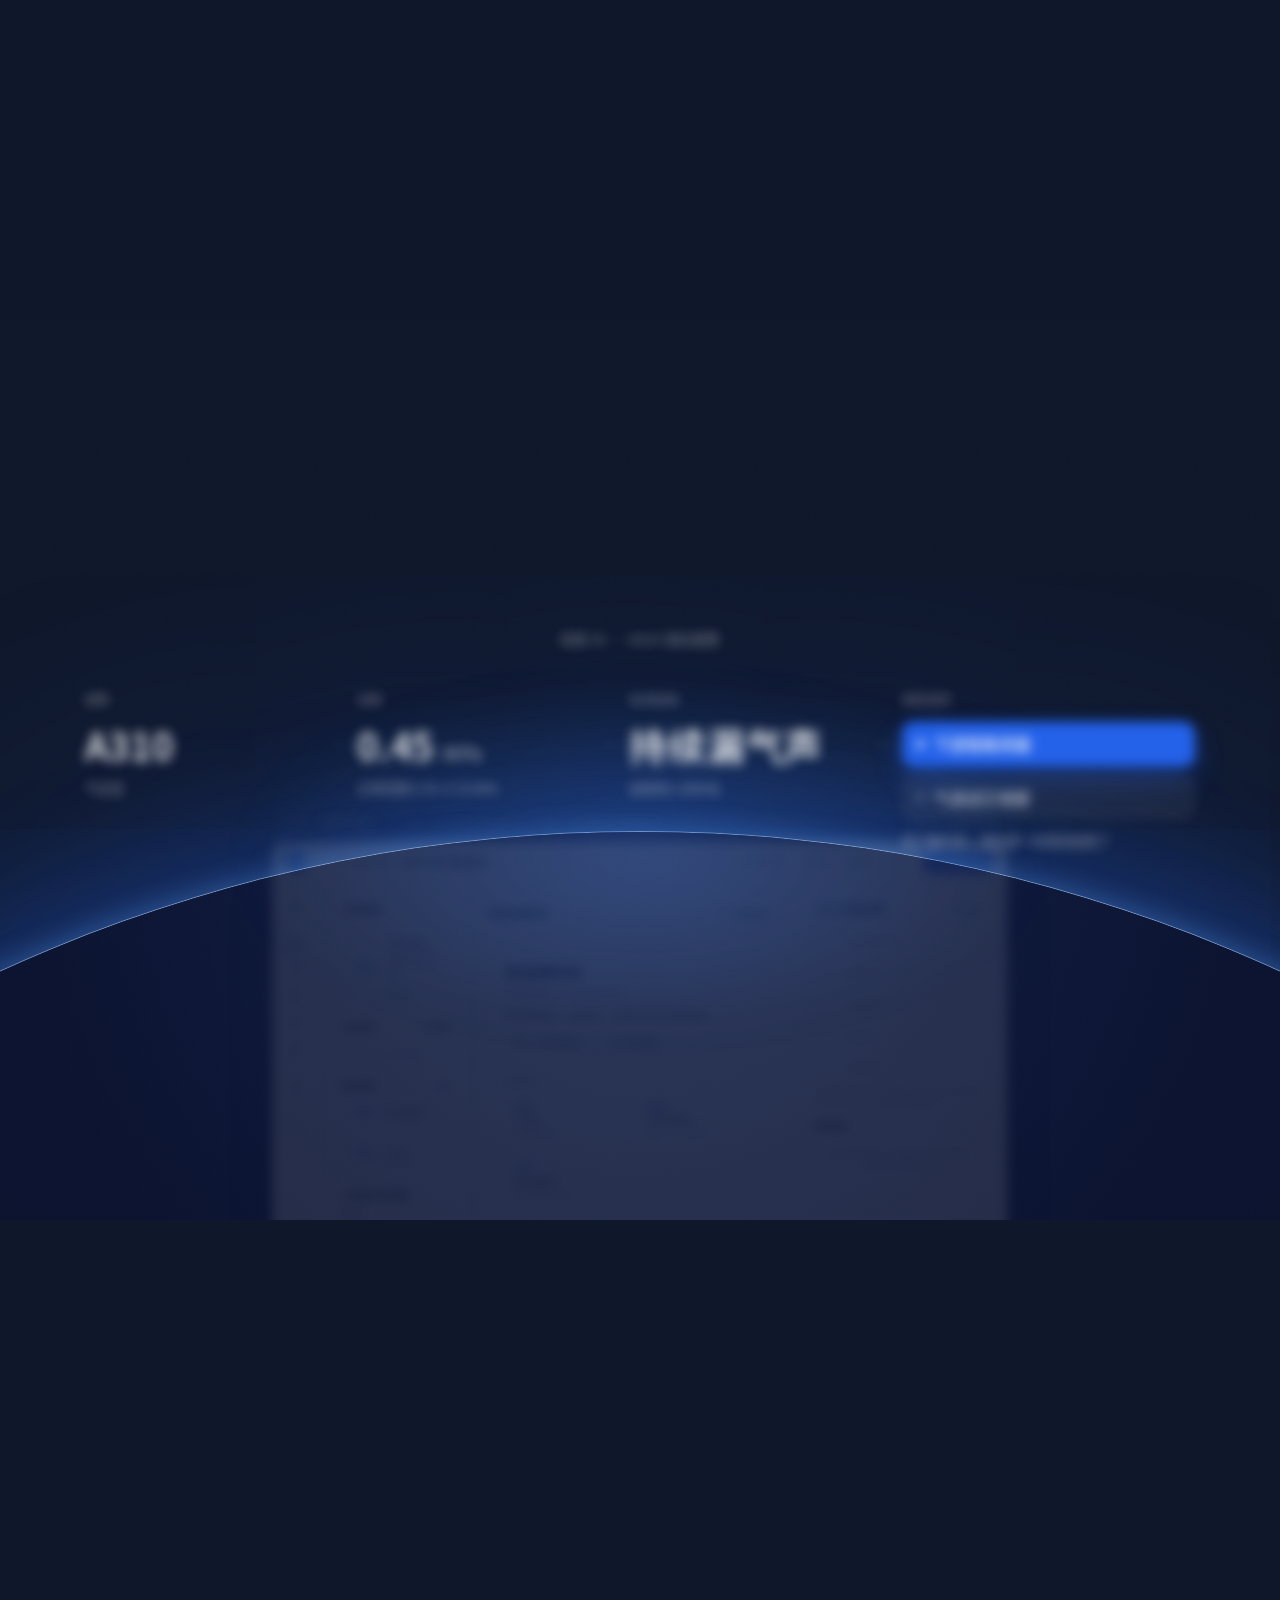
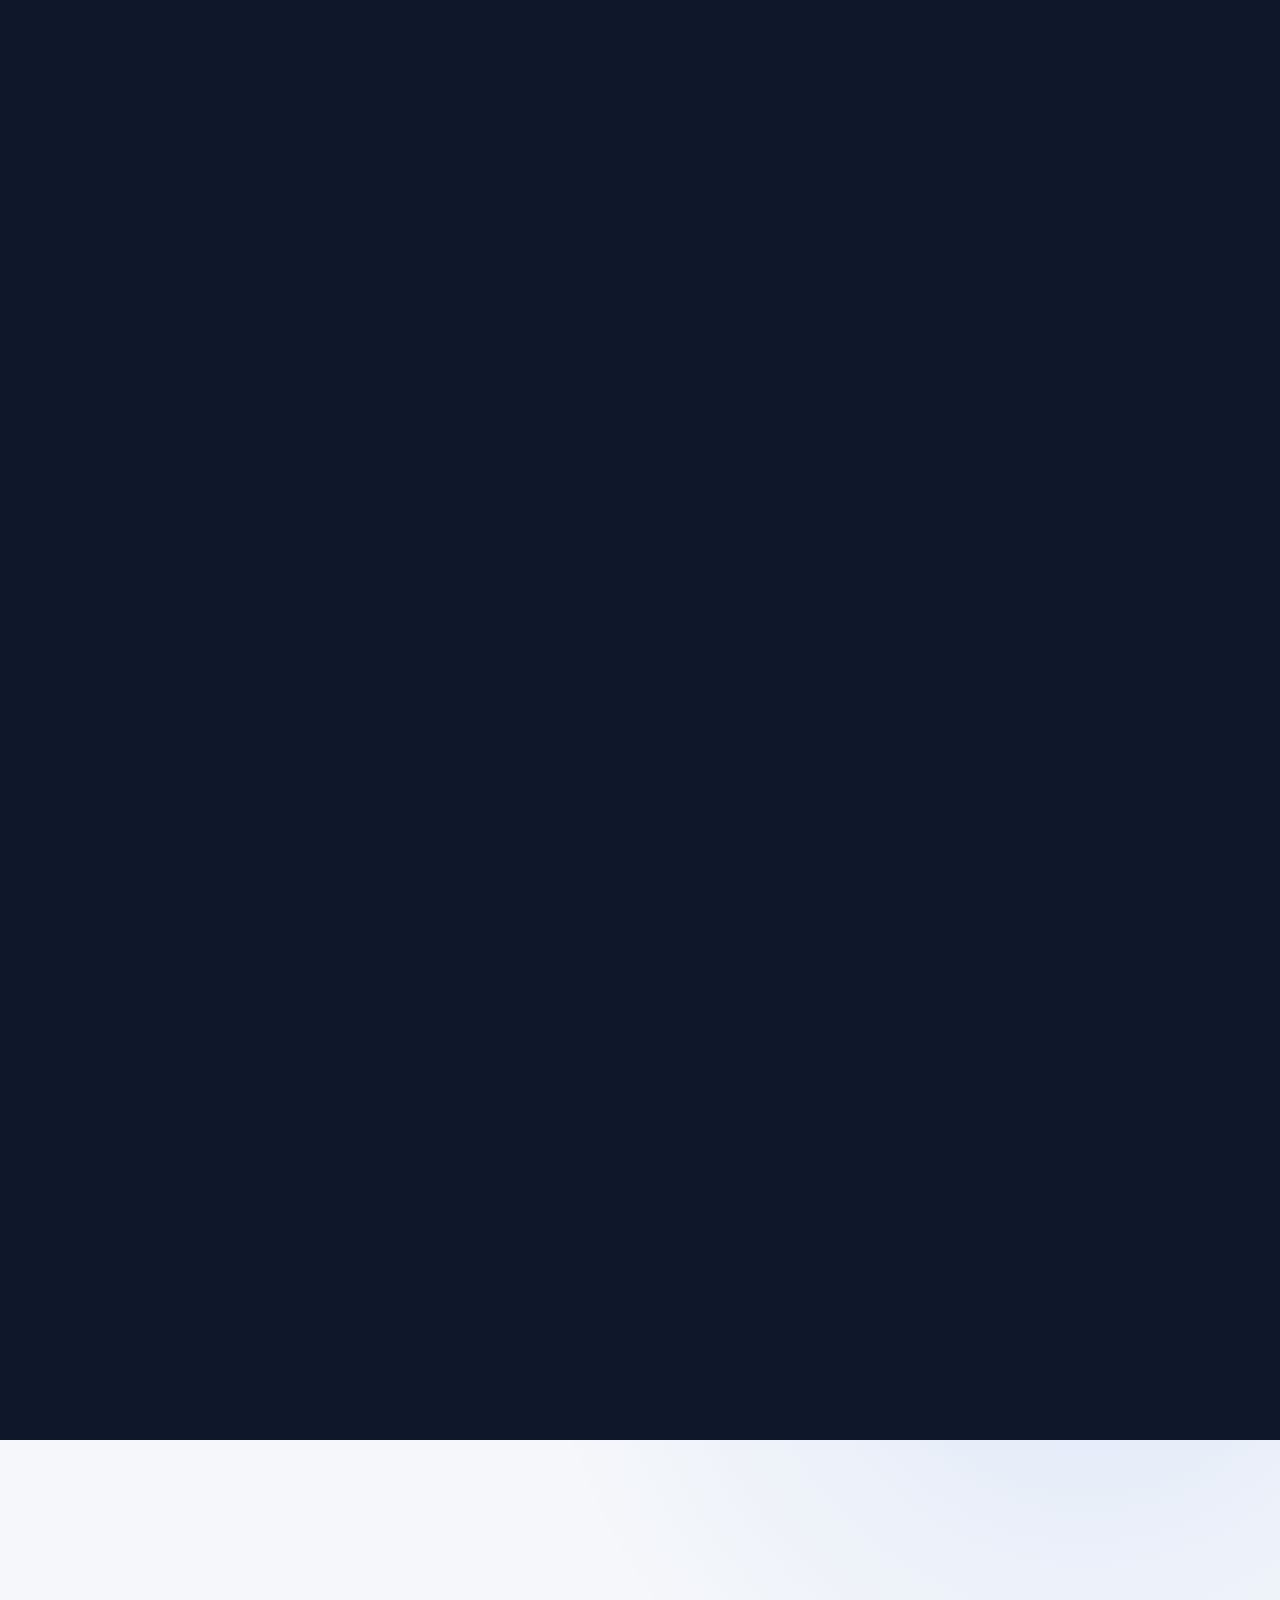
==== commit 01328f94: "Add files via upload" ====
--- a/pre/index.html
+++ b/pre/index.html
@@ -115,36 +115,54 @@
     </div>
   </section>
 
-  <!-- ============== 01 · 问题：三个事实 ============== -->
-  <section class="scene scene--sec scene--light" id="findings" data-scene="findings" data-chapter="findings" data-theme="light" data-beats="0,.34,.6,.9" style="--travel:300svh">
+  <!-- ============== 00 · 三个问题 ============== -->
+  <section class="scene scene--sec scene--dark" id="ask0" data-scene="ask0" data-chapter="intro" data-theme="dark" data-beats="0,.28,.52,.76,.95" style="--travel:300svh">
+    <div class="scene__viewport sec">
+      <div class="sheet sheet--dark" aria-hidden="true"><div class="horizon horizon--low"></div><div class="grain"></div></div>
+      <div class="sec__inner q3">
+        <p class="q3__k" data-anim="fade" data-win="-0.3,0">动手之前，我先问了三个问题</p>
+        <p class="q3__q" data-anim="card" data-win=".1,.28">设备报警的那一刻，<br>站在机器前面的是谁？</p>
+        <p class="q3__q" data-anim="card" data-win=".34,.52">他手上有什么？<br>一块面板，一部手机，还有一堆没人翻的资料。</p>
+        <p class="q3__q" data-anim="card" data-win=".58,.76">他要在多久之内，<br>决定停机还是继续？</p>
+        <p class="q3__so" data-anim="fade" data-win=".82,.95">这三个问题的答案，决定了这个 Agent 该做什么、不该做什么。</p>
+      </div>
+    </div>
+  </section>
+
+  <!-- ============== 01 · 需求拆解 ============== -->
+  <section class="scene scene--sec scene--light" id="findings" data-scene="findings" data-chapter="findings" data-theme="light" data-beats="0,.42,.72,.95" style="--travel:380svh">
     <div class="scene__viewport sec">
       <div class="sheet" aria-hidden="true"><div class="wash"></div></div>
       <div class="sec__inner">
-        <header class="sec-head" data-anim="lead" data-win="-0.35,0">
-          <p class="eyebrow"><span>01</span>现场</p>
-          <h2 class="h2">这台设备真正卡人的地方</h2>
-        </header>
-
-        <div class="facts">
-          <article class="fact" data-anim="card" data-win=".14,.34">
-            <i class="fact__no">01</i>
-            <h3 class="fact__t">报警码不等于原因</h3>
-            <p class="fact__d">同样是 A310 气压低：听得到持续漏气声，是下游接头松动；没有漏气声，是气源滤芯堵塞。</p>
-            <p class="fact__eg">决定怎么修的，是现场补的那一句话，不是屏幕上那个代码。</p>
-          </article>
-          <article class="fact" data-anim="card" data-win=".4,.6">
-            <i class="fact__no">02</i>
-            <h3 class="fact__t">最危险的码，最没有经验</h3>
-            <p class="fact__d">A205 热封温度高是红色等级，必须立即停机；而这台设备上它是 0 条历史案例、0 张维修工单。</p>
-            <p class="fact__eg">越危险的报警，越可能没人处理过。</p>
-          </article>
-          <article class="fact" data-anim="card" data-win=".66,.86">
-            <i class="fact__no">03</i>
-            <h3 class="fact__t">答得对还不够</h3>
-            <p class="fact__d">碰上安全风险，更要紧的是知道什么时候该停手，把事交给有资质的人。</p>
-            <p class="fact__eg">现场那一刻需要的是「立即停机」四个字，不是一段分析。</p>
-          </article>
-        </div>
+        <header class="sec-head" data-anim="lead" data-win="-0.35,0|.62,.72">
+          <p class="eyebrow"><span>01</span>需求拆解</p>
+          <h2 class="h2">这个 Agent 设计的真正难点</h2>
+          <p class="lead">把三个问题拆开，现场要它做的事有十几件。<br>但真正决定成败的只有三件。</p>
+        </header>
+
+        <div class="bub" data-anim="bubbles" data-win=".06,.92">
+          <span class="bb" style="--x:14%;--y:22%">认出报警码</span>
+          <span class="bb" style="--x:36%;--y:13%">读面板照片</span>
+          <span class="bb" style="--x:62%;--y:16%">听懂口语描述</span>
+          <span class="bb" style="--x:84%;--y:26%">多轮追问</span>
+          <span class="bb" style="--x:9%;--y:52%">给出排查步骤</span>
+          <span class="bb" style="--x:30%;--y:44%">判断风险等级</span>
+          <span class="bb" style="--x:70%;--y:46%">决定通知谁</span>
+          <span class="bb" style="--x:90%;--y:56%">复机验证标准</span>
+          <span class="bb" style="--x:20%;--y:78%">区分操作工和维修工</span>
+          <span class="bb" style="--x:46%;--y:84%">资料过期要说明</span>
+          <span class="bb" style="--x:74%;--y:76%">照片和描述打架</span>
+          <span class="bb" style="--x:52%;--y:62%">不会的要敢拒答</span>
+
+          <span class="bb bb--key" style="--x:30%;--y:44%;--kx:17%;--ky:46%">判断风险等级
+            <em>同一个报警码，现场现象不同，原因就不同。证据没到之前不能排序。</em></span>
+          <span class="bb bb--key" style="--x:90%;--y:56%;--kx:83%;--ky:46%">没有先例的报警码
+            <em>A205 是红色等级，必须立即停机，这台设备上却是 0 案例、0 工单。</em></span>
+          <span class="bb bb--key" style="--x:52%;--y:62%;--kx:50%;--ky:46%">什么时候该停手
+            <em>碰上安全红线，重要的不是答得准，是交给有资质的人。</em></span>
+        </div>
+
+        <p class="bub__so" data-anim="fade" data-win=".84,.95">后面所有的规则设计，都是围着这三件事做的。</p>
       </div>
     </div>
   </section>
@@ -155,8 +173,8 @@
       <div class="sheet sheet--dark" aria-hidden="true"><div class="horizon"></div><div class="grain"></div></div>
 
       <div class="demo-intro" data-anim="lead" data-win="-0.22,0|.07,.17">
-        <p class="eyebrow eyebrow--dark"><span>02</span>现场演示</p>
-        <h2 class="h1">现场演示</h2>
+        <p class="eyebrow eyebrow--dark"><span>02</span>演示</p>
+        <h2 class="h1">现在，让它上现场</h2>
         <p class="lead lead--dark">三个场景，都在这台真实工作台里现场跑。</p>
       </div>
 
@@ -230,6 +248,42 @@
     </div>
   </section>
 
+  <!-- ============== 03B · 方法：设计思路 ============== -->
+  <section class="scene scene--sec scene--light" id="design" data-scene="design" data-chapter="method" data-theme="light" data-beats="0,.3,.56,.82,.95" style="--travel:330svh">
+    <div class="scene__viewport sec">
+      <div class="sheet sheet--flat" aria-hidden="true"><div class="wash wash--low"></div></div>
+      <div class="sec__inner">
+        <header class="sec-head" data-anim="lead" data-win="-0.35,0">
+          <p class="eyebrow"><span>03</span>我的做法</p>
+          <h2 class="h2">为什么不是一个「会查资料的机器人」</h2>
+        </header>
+
+        <div class="facts facts--design">
+          <article class="fact" data-anim="card" data-win=".1,.3">
+            <i class="fact__no">常见做法</i>
+            <h3 class="fact__t">把资料切片，检索出来给模型参考</h3>
+            <p class="fact__d">模型读到的是几段相关文字，怎么用由它自己决定。</p>
+            <p class="fact__eg">结果是答得像，但不保证能执行：原因可能漏一条，步骤可能少一步，同一个问题两次答得不一样。现场照着做会出事。</p>
+          </article>
+          <article class="fact" data-anim="card" data-win=".34,.56">
+            <i class="fact__no">我的做法</i>
+            <h3 class="fact__t">把资料变成必须遵守的查表规则</h3>
+            <p class="fact__d">可能原因必须逐条对应报警码表；排查顺序照抄步骤表，几步就是几步；通知谁、多久响应，逐字取自升级矩阵。</p>
+            <p class="fact__eg">判断变成查表。模型只做三件事：读懂现场那句话、在规则内排序、说成人话。</p>
+          </article>
+          <article class="fact" data-anim="card" data-win=".6,.82">
+            <i class="fact__no">还差一层</i>
+            <h3 class="fact__t">现场用的入口，也得自己做</h3>
+            <p class="fact__d">手机拍的原图接口直接拒收，还会让这一轮对话彻底卡住；戴着手套的人不方便打字。</p>
+            <p class="fact__eg">所以自己写了工作台：照片在手机上先压到 1.2MB 以内，支持语音输入，排查过程实时可见，身份可切换。</p>
+          </article>
+        </div>
+
+        <p class="bub__so" data-anim="fade" data-win=".86,.95">模型能力决定上限，规则和入口决定能不能上现场。</p>
+      </div>
+    </div>
+  </section>
+
   <!-- ============== 04 · 我做了什么（可量化） ============== -->
   <section class="scene scene--sec scene--light" id="work" data-scene="work" data-chapter="method" data-theme="light" data-beats="0,.32,.56,.82" style="--travel:320svh">
     <div class="scene__viewport sec">
@@ -276,17 +330,17 @@
       <div class="sec__inner">
         <header class="sec-head sec-head--left" data-anim="lead" data-win="-0.3,0">
           <p class="eyebrow"><span>05</span>怎么改到能用</p>
-          <h2 class="h2">一个改了三次才修好的问题</h2>
-          <p class="lead">有一条安全红线规则，总是出现在不该出现的地方。</p>
+          <h2 class="h2">我怎么判断一个问题算真的修好了</h2>
+          <p class="lead">有一条安全红线规则老是被错误引用。前两次我都在加条款，第三次才发现问题不在条款上。</p>
         </header>
 
         <div class="tl-wrap">
           <div class="tl-line" data-anim="line" data-win=".16,.76"><span></span></div>
           <ol class="tl">
-            <li class="tl__s" data-anim="step" data-win=".16,.3"><i></i><small>第一次</small><b>加一条禁止规则</b><em>仍然出现</em></li>
-            <li class="tl__s" data-anim="step" data-win=".32,.46"><i></i><small>第二次</small><b>继续强调这条规则</b><em>仍然出现</em></li>
+            <li class="tl__s" data-anim="step" data-win=".16,.3"><i></i><small>第一次</small><b>加一条禁止规则</b><em>下一轮复现</em></li>
+            <li class="tl__s" data-anim="step" data-win=".32,.46"><i></i><small>第二次</small><b>把这条规则写得更重</b><em>又复现</em></li>
             <li class="tl__s tl__s--turn" data-anim="step" data-win=".48,.62"><i></i><small>回头查数据</small><b>「异常高温」和「A205 热封温度高」，两个定义撞在了一起</b><em>找到原因</em></li>
-            <li class="tl__s tl__s--ok" data-anim="step" data-win=".64,.76"><i></i><small>最后</small><b>把两件事分开：人闻到看到的异常，和仪表读数超限</b><em>不再出现</em></li>
+            <li class="tl__s tl__s--ok" data-anim="step" data-win=".64,.76"><i></i><small>改法</small><b>把两件事分开定义：人闻到看到的异常，和仪表读数超限</b><em>之后再没出现</em></li>
           </ol>
         </div>
 
@@ -294,7 +348,7 @@
           <p><span class="line"><span class="line__in">同一个问题改了两次还复发，</span></span><span class="line"><span class="line__in">说明我修的可能不是根因。</span></span></p>
         </blockquote>
 
-        <p class="stats" data-anim="fade" data-win=".84,.96">还剩 1 项没修完：【已知事实】里偶尔会混进「提问者角色」这类跟设备无关的信息，已经写进已知局限。</p>
+        <p class="stats" data-anim="fade" data-win=".84,.96">从那以后，每个缺陷都要先找到它在数据里的位置，再动规则。42 项问题里 41 项这样闭环，剩下 1 项写进了已知局限。</p>
       </div>
     </div>
   </section>
@@ -330,38 +384,75 @@
     </div>
   </section>
 
-  <!-- ============== 06B · 落地：为什么长在飞书上 ============== -->
-  <section class="scene scene--sec scene--light" id="fs" data-scene="fs" data-chapter="business" data-theme="light" data-beats="0,.32,.56,.82,.95" style="--travel:320svh">
+  <!-- ============== 06B · 落地：它需要一个底座 ============== -->
+  <section class="scene scene--sec scene--light" id="fs" data-scene="fs" data-chapter="business" data-theme="light" data-beats="0,.3,.54,.78,.95" style="--travel:340svh">
     <div class="scene__viewport sec">
       <div class="sheet" aria-hidden="true"><div class="wash"></div></div>
       <div class="sec__inner">
         <header class="sec-head" data-anim="lead" data-win="-0.35,0">
           <p class="eyebrow"><span>06</span>落地</p>
-          <h2 class="h2">这件事，适合长在飞书上</h2>
-        </header>
-
-        <div class="facts facts--biz">
-          <article class="fact" data-anim="card" data-win=".12,.32">
-            <i class="fact__no">对现场</i>
-            <h3 class="fact__t">流程不用换地方</h3>
-            <p class="fact__d">升级通知发消息，复机走审批，维修记录回填多维表格——这些本来就在飞书里做。</p>
-            <p class="fact__eg">工厂不必为一个 AI 再养一套新系统，现场也不用多学一个入口。</p>
-          </article>
-          <article class="fact" data-anim="card" data-win=".36,.56">
-            <i class="fact__no">对飞书</i>
-            <h3 class="fact__t">从沟通，走进生产流程</h3>
-            <p class="fact__d">设备知识表、工单、审批记录都沉在多维表格和审批流里，越用越厚。</p>
-            <p class="fact__eg">这类场景带来的不只是消息量，而是把飞书接进了工厂每天必须跑的那条流程。</p>
-          </article>
-          <article class="fact" data-anim="card" data-win=".6,.8">
-            <i class="fact__no">对交付</i>
-            <h3 class="fact__t">8 张表就是一份模板</h3>
-            <p class="fact__d">同型号设备换表里的数据，规则逻辑不动；换一类新设备，照模板重填一遍。</p>
-            <p class="fact__eg">交付团队和生态伙伴可以照着复制到下一家工厂，单客户的交付成本会一次比一次低。</p>
-          </article>
-        </div>
-
-        <p class="biz__note" data-anim="fade" data-win=".84,.95">这三条是我的判断，还没有客户数据支撑，要在试点里验证。</p>
+          <h2 class="h2">它要真的跑起来，需要三样东西</h2>
+          <p class="lead">一个聊天框给不出这三样。这也是它为什么必须长在一套协同系统上。</p>
+        </header>
+
+        <div class="need">
+          <div class="need__row" data-anim="card" data-win=".08,.3">
+            <div class="need__l"><b>设备资料要有地方存</b><span>报警码、正常参数、历史案例、维修工单，一台设备 8 张表，而且要有人持续维护。</span></div>
+            <div class="need__arrow" aria-hidden="true"></div>
+            <div class="need__r"><b>飞书多维表格</b><span>结构化、能多人维护、能被自动化读写</span></div>
+          </div>
+          <div class="need__row" data-anim="card" data-win=".32,.54">
+            <div class="need__l"><b>升级通知要送到具体的人</b><span>谁该来、多久到场、工单什么紧急度，都要从表里查出来，再真的发出去。</span></div>
+            <div class="need__arrow" aria-hidden="true"></div>
+            <div class="need__r"><b>飞书消息</b><span>人在哪、群在哪，通知就发到哪</span></div>
+          </div>
+          <div class="need__row" data-anim="card" data-win=".56,.78">
+            <div class="need__l"><b>复机要有人签字放行</b><span>A205 和 A900 在这台设备上没有复机先例，必须安全员或控制专家确认才能开机。</span></div>
+            <div class="need__arrow" aria-hidden="true"></div>
+            <div class="need__r"><b>飞书审批</b><span>谁批的、什么时候批的，留痕可查</span></div>
+          </div>
+        </div>
+
+        <p class="bub__so" data-anim="fade" data-win=".84,.95">少了这三样，它只是一个能聊天的页面，进不了车间的流程。</p>
+      </div>
+    </div>
+  </section>
+
+  <!-- ============== 06C · 落地：飞书收什么 ============== -->
+  <section class="scene scene--sec scene--light" id="fs2" data-scene="fs2" data-chapter="business" data-theme="light" data-beats="0,.3,.54,.78,.95" style="--travel:340svh">
+    <div class="scene__viewport sec">
+      <div class="sheet sheet--flat" aria-hidden="true"><div class="wash wash--low"></div></div>
+      <div class="sec__inner">
+        <header class="sec-head" data-anim="lead" data-win="-0.35,0">
+          <p class="eyebrow"><span>06</span>落地</p>
+          <h2 class="h2">一台设备接进来，飞书多了什么</h2>
+        </header>
+
+        <div class="facts facts--gain">
+          <article class="fact" data-anim="card" data-win=".08,.3">
+            <i class="fact__no">人</i>
+            <h3 class="fact__t">用飞书的人从办公室扩到车间</h3>
+            <p class="fact__d">维修工、班组长、安全员因为报警进来，每天都要用。</p>
+            <p class="fact__eg">口径：账号数随一线人数增长，而不是随管理岗位增长。</p>
+          </article>
+          <article class="fact" data-anim="card" data-win=".32,.54">
+            <i class="fact__no">数据</i>
+            <h3 class="fact__t">多维表格里装的是生产数据</h3>
+            <p class="fact__d">一台设备 8 张知识表，加上每次维修的工单和复机记录，越用越厚。</p>
+            <p class="fact__eg">口径：表的数量随设备台数线性增长，一条产线就是几十台。</p>
+          </article>
+          <article class="fact" data-anim="card" data-win=".56,.78">
+            <i class="fact__no">AI</i>
+            <h3 class="fact__t">Agent 本身可以变成飞书的收入</h3>
+            <p class="fact__d">飞书 aily 能接多维表格和文档做知识源，也能把 Agent 发到飞书聊天里。</p>
+            <p class="fact__eg">口径：调用量随报警次数走，报警是每天都会发生的事。</p>
+          </article>
+        </div>
+
+        <div class="why" data-anim="card" data-win=".82,.95">
+          <p class="why__t">那为什么这次用 Dify？</p>
+          <p class="why__d">两天内要拿出能打开、能演示的东西，它是当时最快的路。但这个项目值钱的是那 8 张表、那套诊断规则和 12 个回归用例——换个平台，它们还在。<b>规则搬到飞书 aily 照样跑，换的是运行的地方，不是逻辑。</b></p>
+        </div>
       </div>
     </div>
   </section>
--- a/pre/css/style.css
+++ b/pre/css/style.css
@@ -173,9 +173,9 @@
 
 /* ---------- 9. Hero ---------- */
 .hero__content {
-  display: flex; flex-direction: column; align-items: center; gap: calc(30 * var(--u-hero));
+  display: flex; flex-direction: column; align-items: center; gap: calc(40 * var(--u-hero));
   width: calc(820 * var(--u-hero)); max-width: 100%;
-  transform: translateY(calc(var(--hero-out, 0) * -163 * var(--u-hero)));
+  transform: translate(var(--beam-dx, 0px), calc(var(--hero-out, 0) * -163 * var(--u-hero)));
   visibility: var(--hero-vis, visible);
 }
 .hero__badge, .hero__title, .hero__subtitle { opacity: var(--hero-o, 1); filter: var(--hero-filter, none); }
@@ -193,14 +193,14 @@
 .hero__badge-logo { font-weight: 500; font-size: calc(14 * var(--u-ui)); letter-spacing: 0; color: #fff; white-space: nowrap; }
 .hero__title {
   width: 100%; margin: 0; transform: translateX(-0.03em);
-  font-family: var(--font-sans); font-weight: 700; font-size: calc(62 * var(--u-hero));
-  line-height: 1.26; letter-spacing: .02em; text-align: center;
+  font-family: var(--font-sans); font-weight: 700; font-size: calc(60 * var(--u-hero));
+  line-height: 1.42; letter-spacing: .08em; text-align: center;
 }
 .hero__title .line, .verdict .line, .quote .line, .ask .line, .finale .line { display: block; clip-path: inset(-0.35em -0.6em -0.12em -0.6em); }
 .hero__title .line__in { display: block; }
 .hero__subtitle {
   width: calc(560 * var(--u-hero)); max-width: 100%; margin: 0;
-  font-weight: 400; font-size: calc(18 * var(--u-hero)); line-height: 1.8; letter-spacing: 0;
+  font-weight: 400; font-size: calc(17 * var(--u-hero)); line-height: 2.05; letter-spacing: .05em; letter-spacing: 0;
   text-align: center; color: var(--color-text-muted);
 }
 
@@ -477,7 +477,7 @@
 .tl__s em { display: inline-block; margin-top: calc(16 * var(--u)); font-style: normal; font-size: calc(13 * var(--u)); color: var(--t3); }
 .tl__s--turn em { color: var(--primary); font-weight: 500; }
 .tl__s--ok em { color: var(--t1); font-weight: 500; }
-.tl-line { position: absolute; left: 5px; right: calc(25% - 5px); top: 0; height: 1.5px; background: var(--line-2); }
+.tl-line { position: absolute; left: 5px; right: calc(25% - 30 * var(--u)); top: 0; height: 1.5px; background: var(--line-2); }
 .tl-line span { display: block; height: 100%; width: 100%; background: var(--primary); transform-origin: 0 50%; transform: scaleX(var(--line-k, 0)); }
 .quote { margin: calc(64 * var(--u)) 0 0; }
 .quote p { margin: 0; text-align: center; font-weight: 600; font-size: calc(36 * var(--u)); line-height: 1.55; letter-spacing: .02em; color: var(--t1); }
@@ -596,6 +596,50 @@
 .facts--biz .fact__no { font-family: var(--font-sans); font-size: calc(14 * var(--u)); font-weight: 600; letter-spacing: .08em; }
 .biz__note { margin: calc(56 * var(--u)) 0 0; text-align: center; font-size: calc(14 * var(--u)); color: var(--t3); }
 .stats { display: block; }
+
+/* ---------- 00 · 三个问题 ---------- */
+.q3 { text-align: center; color: #fff; }
+.q3__k { margin: 0 0 calc(56 * var(--u)); font-size: calc(14 * var(--u)); letter-spacing: .08em; color: rgba(255,255,255,.5); }
+.q3__q { margin: 0 0 calc(40 * var(--u)); font-weight: 600; font-size: calc(38 * var(--u)); line-height: 1.75; letter-spacing: .03em; }
+.q3__q:last-of-type { margin-bottom: 0; }
+.q3__so { margin: calc(56 * var(--u)) 0 0; font-size: calc(17 * var(--u)); line-height: 1.9; color: #BFDBFE; }
+
+/* ---------- 01 · 需求气泡 ---------- */
+.bub { position: relative; height: calc(400 * var(--u)); margin-top: calc(8 * var(--u)); }
+.bb {
+  position: absolute; left: var(--x); top: var(--y); transform: translate(-50%, -50%);
+  padding: calc(10 * var(--u)) calc(18 * var(--u)); border-radius: 999px; background: #fff; color: var(--t2);
+  font-size: calc(15 * var(--u)); white-space: nowrap; box-shadow: 0 0 0 1px var(--line-2), 0 8px 20px rgba(15,23,42,.05);
+}
+.bb--key {
+  background: var(--primary); color: #fff; font-size: calc(21 * var(--u)); font-weight: 600; letter-spacing: .02em;
+  padding: calc(14 * var(--u)) calc(26 * var(--u)); box-shadow: 0 16px 36px rgba(37,99,235,.26); z-index: 3;
+}
+.bb--key em {
+  position: absolute; left: 50%; top: calc(100% + 16px); transform: translateX(-50%);
+  width: calc(270 * var(--u)); white-space: normal; font-style: normal; font-weight: 400;
+  font-size: calc(14.5 * var(--u)); line-height: 1.85; color: var(--t2); text-align: center;
+}
+.bub__so { margin: calc(44 * var(--u)) 0 0; text-align: center; font-size: calc(16 * var(--u)); line-height: 1.85; color: var(--t3); }
+
+/* ---------- 06 · 需要三样东西 ---------- */
+.need { display: flex; flex-direction: column; gap: calc(26 * var(--u)); }
+.need__row { display: grid; grid-template-columns: minmax(0, 1fr) auto minmax(0, .66fr); gap: calc(30 * var(--u)); align-items: center; border-top: 1px solid var(--line-2); padding-top: calc(24 * var(--u)); }
+.need__l b { display: block; font-size: calc(22 * var(--u)); font-weight: 600; letter-spacing: .02em; margin-bottom: calc(10 * var(--u)); }
+.need__l span, .need__r span { display: block; font-size: calc(15 * var(--u)); line-height: 1.85; color: var(--t2); }
+.need__arrow { position: relative; width: calc(64 * var(--u)); height: 1.5px; background: linear-gradient(90deg, var(--line-2), var(--primary)); }
+.need__arrow::after { content: ""; position: absolute; right: 0; top: -3px; border-left: 7px solid var(--primary); border-top: 4px solid transparent; border-bottom: 4px solid transparent; }
+.need__r { background: var(--tint); border-radius: var(--radius); padding: calc(18 * var(--u)) calc(22 * var(--u)); }
+.need__r b { display: block; font-size: calc(18 * var(--u)); font-weight: 600; color: var(--primary); margin-bottom: calc(6 * var(--u)); }
+
+/* ---------- 06 · 为什么是 Dify ---------- */
+.why { margin: calc(48 * var(--u)) auto 0; max-width: calc(940 * var(--u)); background: var(--deep); color: #fff; border-radius: calc(20 * var(--u)); padding: calc(30 * var(--u)) calc(36 * var(--u)); }
+.why__t { margin: 0 0 calc(12 * var(--u)); font-size: calc(16 * var(--u)); font-weight: 600; color: var(--primary-l); }
+.why__d { margin: 0; font-size: calc(17 * var(--u)); line-height: 1.95; color: rgba(255,255,255,.78); text-wrap: pretty; }
+.why__d b { color: #fff; font-weight: 600; }
+
+.facts--design .fact__no, .facts--gain .fact__no { font-family: var(--font-sans); font-size: calc(14 * var(--u)); font-weight: 600; letter-spacing: .08em; }
+.facts--design { gap: calc(48 * var(--u)); }
 
 /* 中文断行：避免孤字 */
 .lead, .note, .fact__d, .fact__eg, .lim p, .tl__s b { text-wrap: pretty; }
@@ -660,6 +704,13 @@
   .demo { position: relative; left: auto; right: auto; top: auto; bottom: auto; height: 88svh; width: 100%; }
   .demo-top { flex-direction: column; align-items: stretch; height: auto; }
   .demo-cap { flex-wrap: wrap; gap: 10px; }
+  .q3__q { font-size: clamp(22px, 5.6vw, 30px); }
+  .bub { position: static; height: auto; display: flex; flex-wrap: wrap; gap: 10px; margin-top: 24px; }
+  .bb { position: static; transform: none !important; opacity: 1 !important; filter: none !important; }
+  .bb--key { width: 100%; white-space: normal; }
+  .bb--key em { position: static; transform: none; width: auto; text-align: left; color: rgba(255,255,255,.85); margin-top: 8px; display: block; }
+  .need__row { grid-template-columns: 1fr; gap: 14px; }
+  .need__arrow { display: none; }
   .close { display: flex; flex-direction: column; gap: 80px; }
   .close > * { grid-area: auto; }
   .colophon { position: relative; bottom: auto; margin-top: 48px; }
